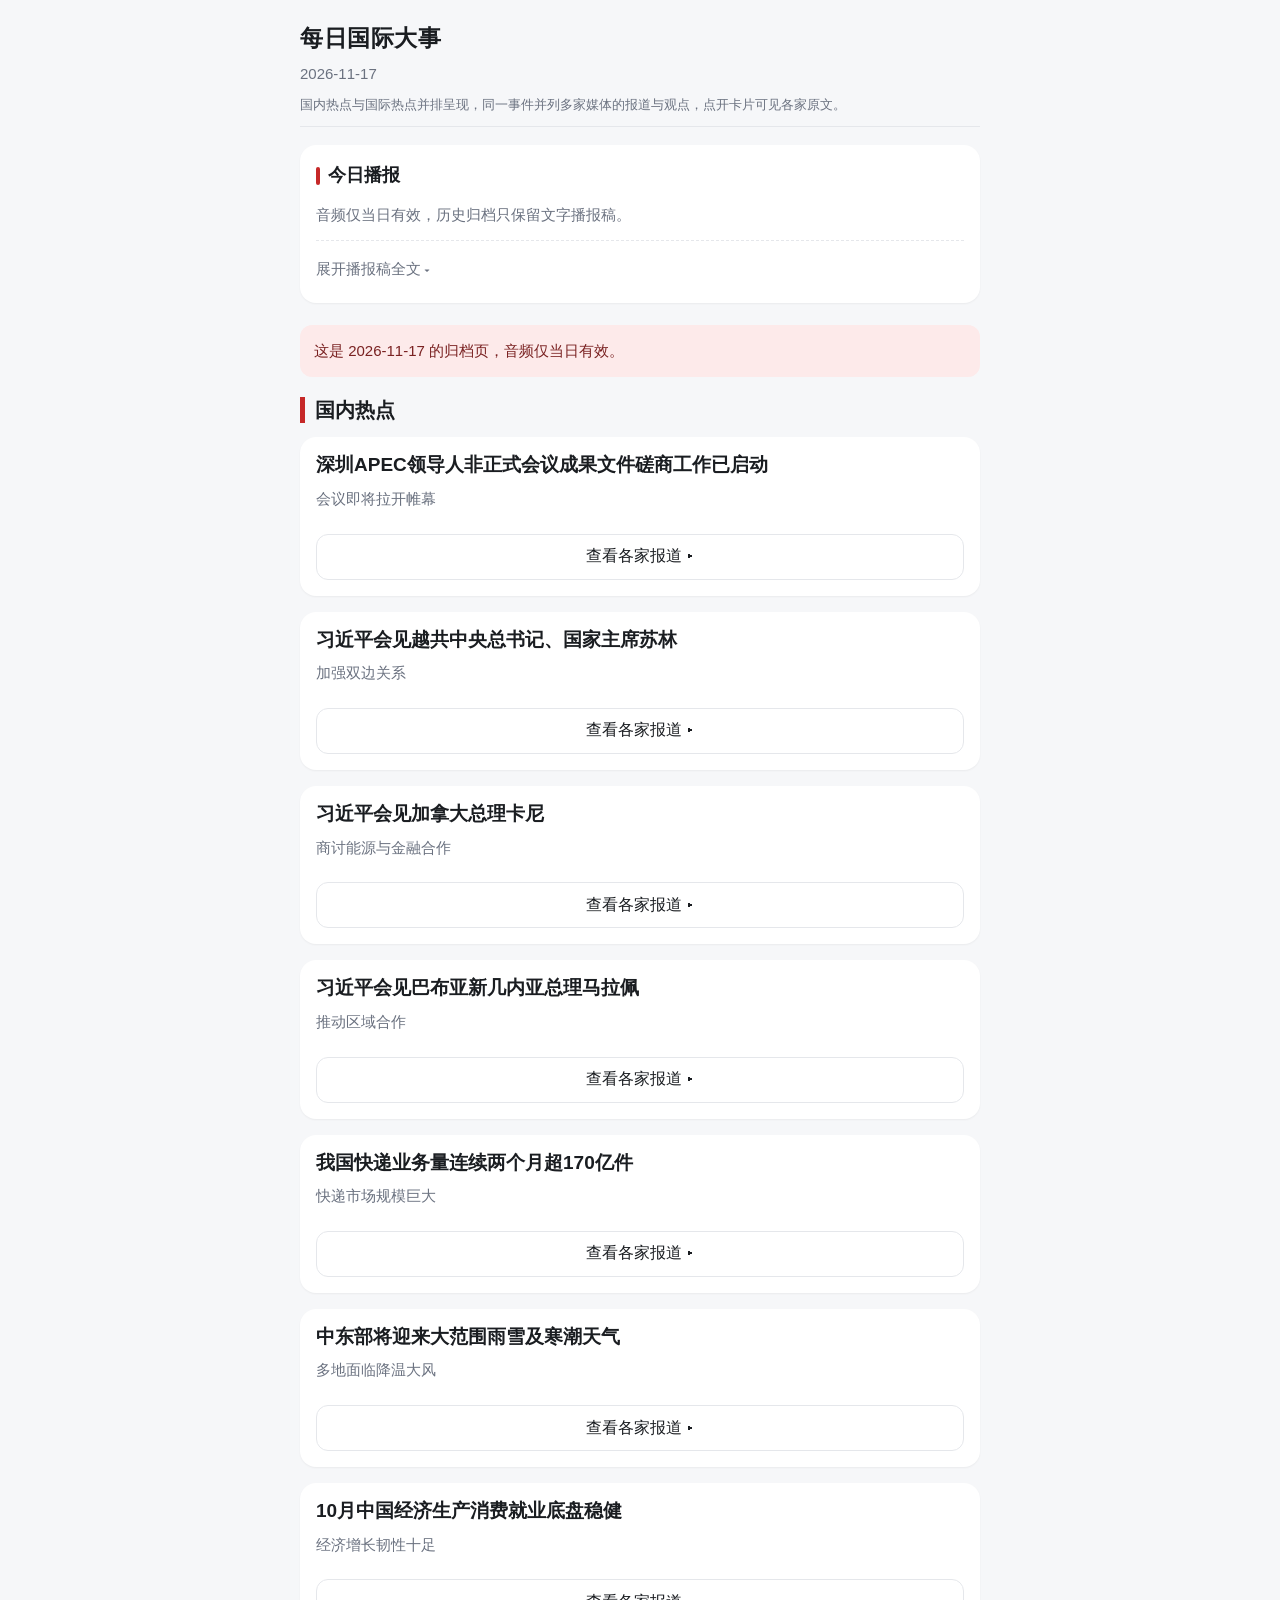
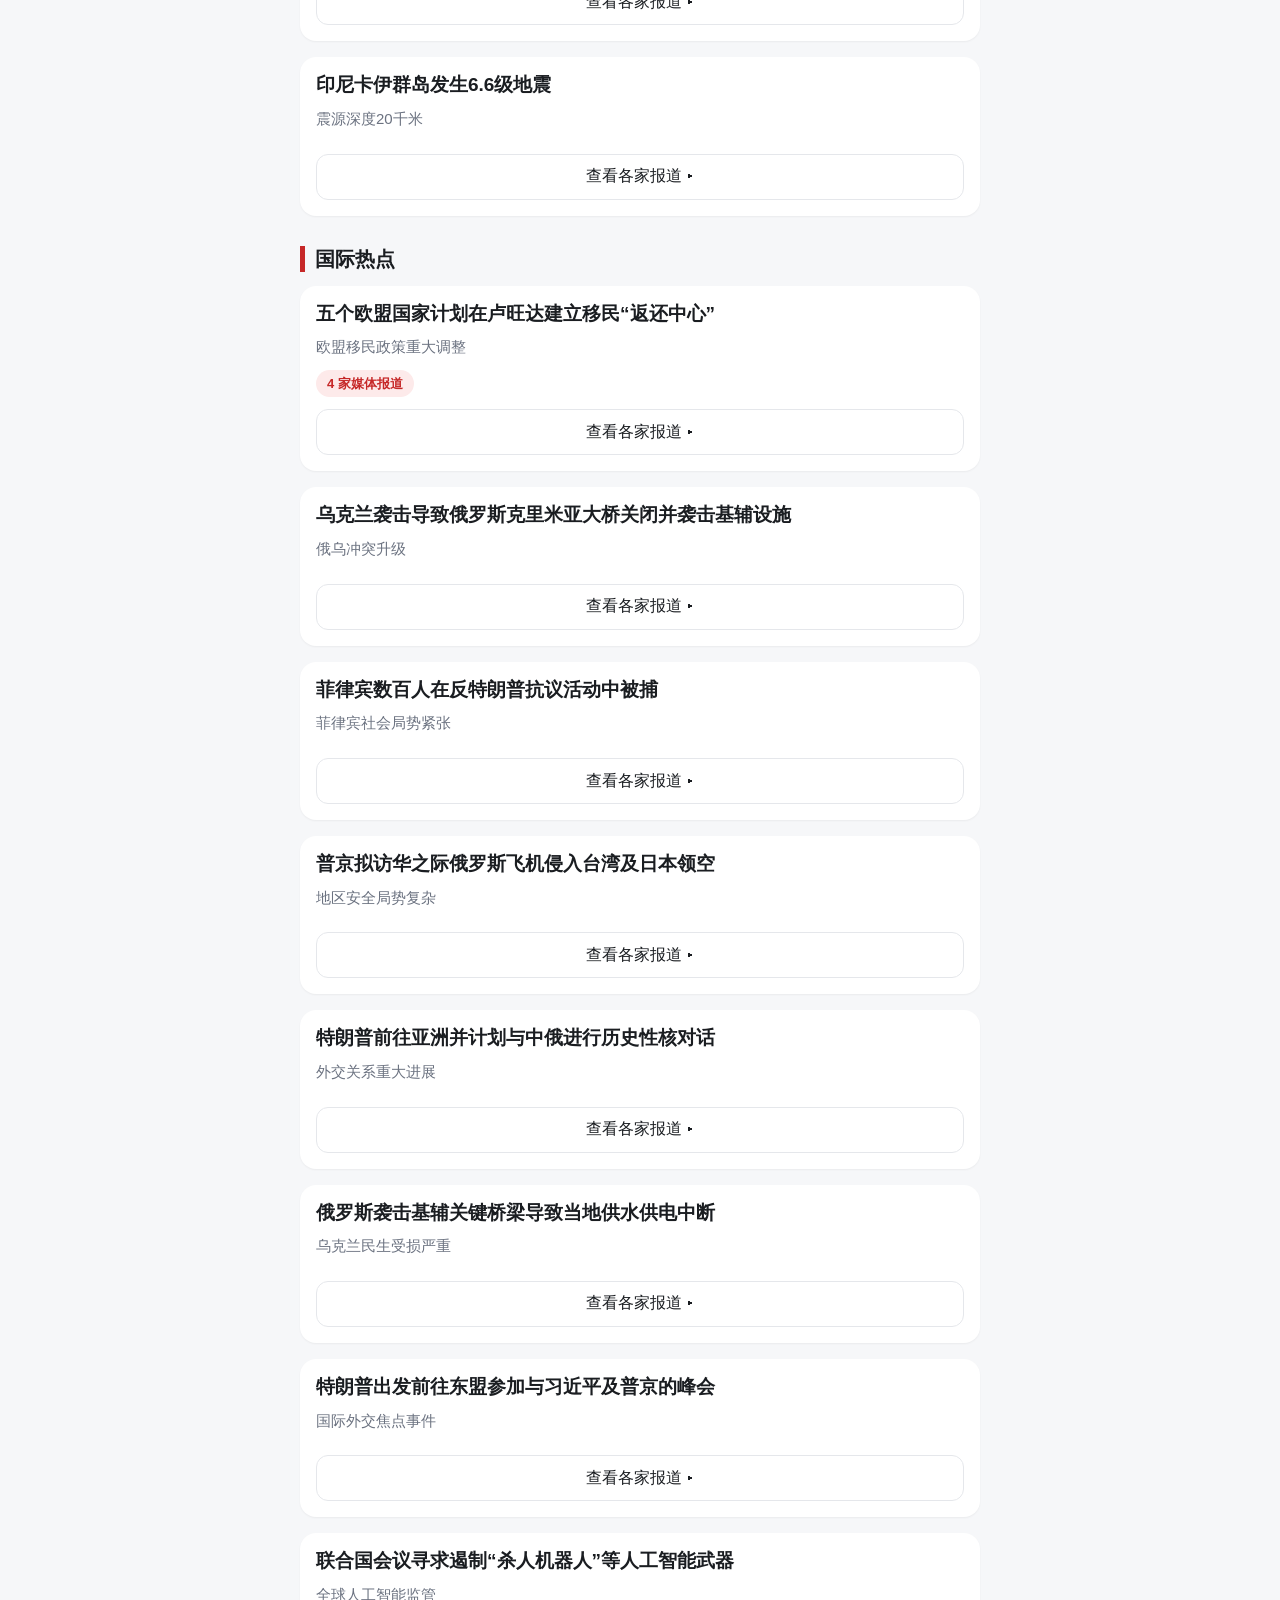
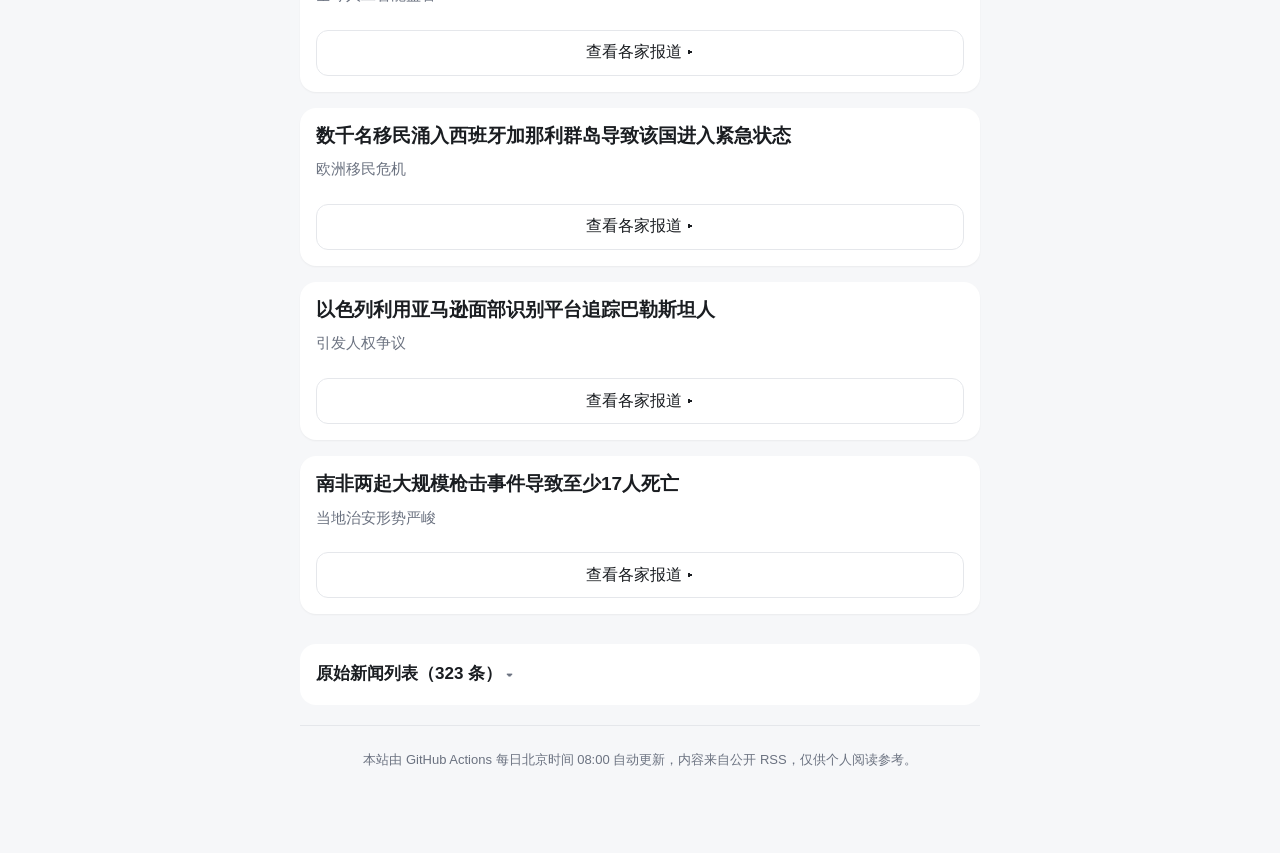
==== archive/2026-11-17.html @ 4076dd2e "每日播报 2026-11-17" ====
<!DOCTYPE html>
<html lang="zh-CN">
<head>
<meta charset="utf-8">
<meta name="viewport" content="width=device-width,initial-scale=1,viewport-fit=cover">
<title>2026-11-17 · 每日国际大事 · 中文播报</title>
<meta name="description" content="每天更新的中文新闻播报站：国内外热点、多家媒体的不同观点，在中国大陆无需翻墙即可打开。">
<meta name="theme-color" content="#c62828">
<style>
:root{
  --bg:#f6f7f9; --card:#ffffff; --ink:#1a1d21; --muted:#6b7280;
  --line:#e5e7eb; --accent:#c62828; --accent-soft:#fdeaea; --radius:16px;
}
*{box-sizing:border-box;-webkit-tap-highlight-color:transparent}
html{-webkit-text-size-adjust:100%}
body{
  margin:0;padding:0;background:var(--bg);color:var(--ink);
  font-family:-apple-system,BlinkMacSystemFont,"Segoe UI","PingFang SC",
    "Hiragino Sans GB","Microsoft YaHei",sans-serif;
  font-size:17px;line-height:1.65;
}
a{color:var(--accent);text-decoration:none}
.wrap{max-width:720px;margin:0 auto;padding:0 14px 64px}
header.top{padding:20px 0 12px;border-bottom:1px solid var(--line);margin-bottom:18px}
header.top h1{margin:0;font-size:23px;letter-spacing:.5px}
header.top .date{color:var(--muted);font-size:15px;margin-top:4px}
.brand-note{color:var(--muted);font-size:13px;margin-top:8px;line-height:1.5}

/* 播报区 */
.broadcast{background:var(--card);border-radius:var(--radius);padding:16px;
  margin-bottom:22px;box-shadow:0 1px 2px rgba(0,0,0,.05)}
.broadcast h2{margin:0 0 12px;font-size:18px;display:flex;align-items:center;gap:8px}
.broadcast h2::before{content:"";width:4px;height:18px;background:var(--accent);
  border-radius:2px;display:inline-block}
audio{width:100%;height:44px}
.btn{display:inline-flex;align-items:center;justify-content:center;gap:8px;
  min-height:48px;padding:0 20px;border:0;border-radius:12px;background:var(--accent);
  color:#fff;font-size:17px;font-weight:600;cursor:pointer;width:100%}
.btn:active{opacity:.85}
details.script{margin-top:12px;border-top:1px dashed var(--line);padding-top:10px}
details.script summary{cursor:pointer;color:var(--muted);font-size:15px;
  list-style:none;padding:6px 0}
details.script summary::-webkit-details-marker{display:none}
details.script summary::after{content:" ▾";font-size:12px}
details.script[open] summary::after{content:" ▴"}
.script-body{white-space:pre-wrap;font-size:16px;color:#333;margin-top:8px;
  background:var(--bg);border-radius:10px;padding:12px}

/* 版块 */
section.block{margin-bottom:30px}
section.block > h2{font-size:20px;margin:0 0 14px;padding-left:10px;
  border-left:5px solid var(--accent);line-height:1.3}
.empty-note{background:var(--accent-soft);color:#7a2222;border-radius:12px;
  padding:14px;font-size:15px;line-height:1.6}

/* 卡片 */
article.card{background:var(--card);border-radius:var(--radius);overflow:hidden;
  margin-bottom:16px;box-shadow:0 1px 2px rgba(0,0,0,.05)}
.card-img{width:100%;aspect-ratio:16/9;object-fit:cover;display:block;background:#e9eaee}
.card-body{padding:14px 16px 16px}
.card-body h3{margin:0 0 8px;font-size:19px;line-height:1.45;font-weight:700}
.card-body .imp{margin:0 0 10px;color:var(--muted);font-size:15px}
.card-meta{display:flex;flex-wrap:wrap;gap:8px;align-items:center;margin-bottom:4px}
.chip{background:var(--accent-soft);color:var(--accent);border-radius:999px;
  padding:3px 11px;font-size:13px;font-weight:600}
.toggle{width:100%;min-height:46px;margin-top:8px;border:1px solid var(--line);
  background:#fff;border-radius:12px;color:var(--ink);font-size:16px;cursor:pointer;
  font-family:inherit}
.toggle:active{background:var(--bg)}

/* 多观点展开区 */
.cluster{margin-top:8px;border-top:1px dashed var(--line);padding-top:12px}
.cluster-note{background:#fff8e1;color:#7a5c00;border-radius:10px;padding:10px 12px;
  font-size:14px;line-height:1.55;margin:0 0 12px}
.media{border:1px solid var(--line);border-radius:12px;padding:12px;margin-bottom:10px}
.media.primary{border-color:#ffd0d0;background:#fffafa}
.media .src{font-size:13px;color:var(--muted);margin-bottom:6px;display:flex;
  gap:8px;align-items:center;flex-wrap:wrap}
.media .src .tag{background:var(--accent);color:#fff;border-radius:6px;
  padding:1px 8px;font-size:12px}
.media h4{margin:0 0 8px;font-size:17px;line-height:1.5}
.media h4 a{color:var(--ink)}
.media .en-title{font-size:14px;color:var(--muted);margin:0 0 8px;line-height:1.5}
.media .sum{font-size:15px;color:#333;margin:0 0 8px;line-height:1.65}
.media .sum-en{font-size:13px;color:var(--muted);border-left:3px solid var(--line);
  padding-left:10px;margin:8px 0 0;line-height:1.55}
.media .thumb{width:100%;border-radius:10px;margin-bottom:8px;display:block;
  aspect-ratio:16/9;object-fit:cover;background:#e9eaee}
.media .go{display:inline-block;min-height:44px;line-height:44px;padding:0 16px;
  border-radius:10px;background:var(--bg);font-size:15px;font-weight:600}

/* 近7天 */
section.recent{background:var(--card);border-radius:var(--radius);padding:16px;
  margin-bottom:26px}
section.recent h2{margin:0 0 10px;font-size:18px}
.recent-item{border-bottom:1px solid var(--line);padding:10px 0}
.recent-item:last-child{border-bottom:0;padding-bottom:0}
.recent-item .d{font-size:14px;color:var(--muted)}
.recent-item .t{font-size:15px;color:#333;line-height:1.55;margin-top:2px}

/* 原始新闻 */
details.raw{background:var(--card);border-radius:var(--radius);padding:16px;
  margin-bottom:20px}
details.raw summary{cursor:pointer;font-size:17px;font-weight:600;list-style:none}
details.raw summary::-webkit-details-marker{display:none}
details.raw summary::after{content:" ▾";font-size:13px;color:var(--muted)}
details.raw[open] summary::after{content:" ▴"}
.raw-item{padding:11px 0;border-bottom:1px solid var(--line)}
.raw-item:last-child{border-bottom:0}
.raw-item .zh{font-size:15px;line-height:1.6}
.raw-item .en{font-size:13px;color:var(--muted);margin-top:3px;line-height:1.5}
.raw-item .meta{font-size:12px;color:var(--muted);margin-top:3px}
footer{border-top:1px solid var(--line);padding:22px 0 10px;color:var(--muted);
  font-size:13px;line-height:1.8;text-align:center}
footer a{color:var(--muted);text-decoration:underline}
@media (min-width:600px){
  body{font-size:18px}
  .wrap{padding:0 20px 72px}
  .card-img{aspect-ratio:2/1}
  .btn{width:auto}
}
</style>
</head>
<body>
<div class="wrap">
<header class="top">
<h1><a href="../index.html" style="color:inherit">每日国际大事</a></h1>
<div class="date">2026-11-17</div>
<div class="brand-note">国内热点与国际热点并排呈现，同一事件并列多家媒体的报道与观点，点开卡片可见各家原文。</div>
</header>
<div class="broadcast"><h2>今日播报</h2><p style="color:#6b7280;font-size:15px;margin:0">音频仅当日有效，历史归档只保留文字播报稿。</p><details class="script"><summary>展开播报稿全文</summary><div class="script-body" id="broadcast-text-archive">各位好，今天是2026年11月17日，欢迎收听今日国际大事。

首先来看国内动态。深圳APEC领导人非正式会议的成果文件磋商工作已经启动，会议即将拉开帷幕。近期，习近平主席接见多位外国领导人，先后会见了越共中央总书记、国家主席苏林，加强双边关系；会见了加拿大总理卡尼，商讨能源与金融合作；还会见了巴布亚新几内亚总理马拉佩，推动区域合作。

在经济方面，我国快递业务量连续两个月超过170亿件，市场规模巨大。从10月的数据来看，中国经济在生产、消费和就业方面的底盘非常稳健，增长韧性十足。不过，天气方面需要大家留意，中东部地区将迎来大范围的雨雪和寒潮天气，很多地方都会面临降温和大风。

在国际局势方面，冲突与外交交织。乌克兰袭击导致俄罗斯克里米亚大桥关闭，并袭击了基辅设施，导致当地供水供电中断，民生受损严重。而俄罗斯方面也袭击了基辅的关键桥梁。同时，在普京拟访华之际，俄罗斯飞机侵入了台湾以及日本领空，地区安全局势变得十分复杂。

外交焦点则集中在特朗普身上。他正前往东盟参加与习近平以及普京的峰会，并计划与中俄进行历史性的核对话。而在菲律宾，数百人在反特朗普抗议活动中被捕，社会局势紧张。

移民问题在欧洲持续发酵。五个欧盟国家计划在卢旺达建立移民返还中心，欧盟移民政策迎来重大调整。另外，数千名移民涌入西班牙加那利群岛，导致该国进入紧急状态。在技术监管领域，联合国正在召开会议，寻求遏制杀人机器人等人工智能武器。

最后关注其他地区消息。印尼卡伊群岛发生了6.6级地震，震源深度为20千米。以色列利用亚马逊面部识别平台追踪巴勒斯坦人，引发了人权争议。而在南非，两起大规模枪击事件导致至少17人死亡，当地治安形势非常严峻。</div></details></div>
<p class="empty-note" style="margin-bottom:20px">这是 2026-11-17 的归档页，音频仅当日有效。</p>
<section class="block"><h2>国内热点</h2><article class="card"><div class="card-body"><h3>深圳APEC领导人非正式会议成果文件磋商工作已启动</h3><p class="imp">会议即将拉开帷幕</p><div class="card-meta"></div><button class="toggle" type="button" data-target="cluster-c7" data-label-closed="查看各家报道 ▸">查看各家报道 ▸</button><div class="cluster" id="cluster-c7" hidden><div class="media primary"><div class="src"><span class="tag">头条</span><span>中新网</span></div><p class="sum">中新社 深圳11月17日电 (记者 谢雁冰 国璇)2026年亚太经合组织(APEC)高官会主席陈旭17日表示，深圳APEC领导人非正式会议即将举行，会议成果文件的磋商工作已经启动。
当天，2026年APEC领导人会议周新闻中心吹风会在深圳举行。陈旭在吹风会上介绍说，中方正在已经取得众多务实合作成果的基础之上，进一步凝聚共识，主要体现在要推动发表一份富有雄心的领导人成果文件，规划各方建设亚太共同体的共识和行动。同时中方还积极推动在贸易、联通和创新领域打造务实成果，为APEC相关领域合作注入新的动力。
今年以来，中国已先后在广州、上海、大连、深圳举办四次高官会。陈旭表示，高官会是推进APEC合作、酝酿领导人非正式会议成果的重要渠道。高官会相关会议和活动有力支撑和促进了APEC“中国年”合作，为领导人非正式会议的成功举办创造了有利条件。
陈旭介绍说，中方还在上海、苏州、澳门、深圳、杭州、广州、北京、南京、香港、成都等地举办了妇女、贸易、旅游、林业、粮食安全、中小企业、能源、人力资源开发、交通、财政等10场专业部长会议和APEC数字周系列活动，取得了丰硕成果。
陈旭说，在贸易领域，各方围绕推动区域经济一体化和亚太自贸区建设、支持世贸组织、促进数字合作、发展绿色经济等领域展开深入讨论，重申支持亚太自贸区进程，批准了《APEC创新、有竞争力和韧性的服务业路线图》。
在数字和人工智能领域，各方围</p><a class="go" href="https://www.chinanews.com.cn/gn/2026/11-17/10733437.shtml" target="_blank" rel="noopener noreferrer">阅读原文 ↗</a></div></div></div></article><article class="card"><div class="card-body"><h3>习近平会见越共中央总书记、国家主席苏林</h3><p class="imp">加强双边关系</p><div class="card-meta"></div><button class="toggle" type="button" data-target="cluster-c13" data-label-closed="查看各家报道 ▸">查看各家报道 ▸</button><div class="cluster" id="cluster-c13" hidden><div class="media primary"><div class="src"><span class="tag">头条</span><span>中新网</span></div><a class="go" href="https://www.chinanews.com.cn/gn/2026/11-17/10733466.shtml" target="_blank" rel="noopener noreferrer">阅读原文 ↗</a></div></div></div></article><article class="card"><div class="card-body"><h3>习近平会见加拿大总理卡尼</h3><p class="imp">商讨能源与金融合作</p><div class="card-meta"></div><button class="toggle" type="button" data-target="cluster-c43" data-label-closed="查看各家报道 ▸">查看各家报道 ▸</button><div class="cluster" id="cluster-c43" hidden><div class="media primary"><div class="src"><span class="tag">头条</span><span>中新网</span></div><a class="go" href="https://www.chinanews.com.cn/gn/2026/11-17/10733427.shtml" target="_blank" rel="noopener noreferrer">阅读原文 ↗</a></div></div></div></article><article class="card"><div class="card-body"><h3>习近平会见巴布亚新几内亚总理马拉佩</h3><p class="imp">推动区域合作</p><div class="card-meta"></div><button class="toggle" type="button" data-target="cluster-c44" data-label-closed="查看各家报道 ▸">查看各家报道 ▸</button><div class="cluster" id="cluster-c44" hidden><div class="media primary"><div class="src"><span class="tag">头条</span><span>中新网</span></div><a class="go" href="https://www.chinanews.com.cn/gn/2026/11-17/10733426.shtml" target="_blank" rel="noopener noreferrer">阅读原文 ↗</a></div></div></div></article><article class="card"><div class="card-body"><h3>我国快递业务量连续两个月超170亿件</h3><p class="imp">快递市场规模巨大</p><div class="card-meta"></div><button class="toggle" type="button" data-target="cluster-c102" data-label-closed="查看各家报道 ▸">查看各家报道 ▸</button><div class="cluster" id="cluster-c102" hidden><div class="media primary"><div class="src"><span class="tag">头条</span><span>中新网</span></div><h4><a href="https://www.chinanews.com.cn/cj/2026/11-17/10733244.shtml" target="_blank" rel="noopener noreferrer">国家邮政局：我国快递业务量连续两个月超170亿件</a></h4><a class="go" href="https://www.chinanews.com.cn/cj/2026/11-17/10733244.shtml" target="_blank" rel="noopener noreferrer">阅读原文 ↗</a></div></div></div></article><article class="card"><div class="card-body"><h3>中东部将迎来大范围雨雪及寒潮天气</h3><p class="imp">多地面临降温大风</p><div class="card-meta"></div><button class="toggle" type="button" data-target="cluster-c107" data-label-closed="查看各家报道 ▸">查看各家报道 ▸</button><div class="cluster" id="cluster-c107" hidden><div class="media primary"><div class="src"><span class="tag">头条</span><span>中新网</span></div><h4><a href="https://www.chinanews.com.cn/sh/2026/11-17/10733205.shtml" target="_blank" rel="noopener noreferrer">寒潮预警上线 中东部大部地区气温下滑明显</a></h4><a class="go" href="https://www.chinanews.com.cn/sh/2026/11-17/10733205.shtml" target="_blank" rel="noopener noreferrer">阅读原文 ↗</a></div></div></div></article><article class="card"><div class="card-body"><h3>10月中国经济生产消费就业底盘稳健</h3><p class="imp">经济增长韧性十足</p><div class="card-meta"></div><button class="toggle" type="button" data-target="cluster-c123" data-label-closed="查看各家报道 ▸">查看各家报道 ▸</button><div class="cluster" id="cluster-c123" hidden><div class="media primary"><div class="src"><span class="tag">头条</span><span>中新网</span></div><h4><a href="https://www.chinanews.com.cn/cj/2026/11-17/10733176.shtml" target="_blank" rel="noopener noreferrer">生产消费就业三大底盘稳稳托住！10月中国经济答卷“韧性十足”</a></h4><a class="go" href="https://www.chinanews.com.cn/cj/2026/11-17/10733176.shtml" target="_blank" rel="noopener noreferrer">阅读原文 ↗</a></div></div></div></article><article class="card"><div class="card-body"><h3>印尼卡伊群岛发生6.6级地震</h3><p class="imp">震源深度20千米</p><div class="card-meta"></div><button class="toggle" type="button" data-target="cluster-c128" data-label-closed="查看各家报道 ▸">查看各家报道 ▸</button><div class="cluster" id="cluster-c128" hidden><div class="media primary"><div class="src"><span class="tag">头条</span><span>中新网</span></div><h4><a href="https://www.chinanews.com.cn/gj/2026/11-17/10733165.shtml" target="_blank" rel="noopener noreferrer">印尼卡伊群岛发生6.6级地震，震源深度20千米</a></h4><a class="go" href="https://www.chinanews.com.cn/gj/2026/11-17/10733165.shtml" target="_blank" rel="noopener noreferrer">阅读原文 ↗</a></div></div></div></article></section>
<section class="block"><h2>国际热点</h2><article class="card"><img class="card-img" src="https://i.guim.co.uk/img/media/d668e44ea9f6f3fb2d88cfee76bb772cccada10f/456_0_4053_3243/master/4053.jpg?width=1200&amp;quality=85&amp;auto=format&amp;fit=max&amp;s=7839a06430930a2378822738556852d7" alt="五个欧盟国家计划在卢旺达建立移民“返还中心”" referrerpolicy="no-referrer" onerror="this.style.display='none'"><div class="card-body"><h3>五个欧盟国家计划在卢旺达建立移民“返还中心”</h3><p class="imp">欧盟移民政策重大调整</p><div class="card-meta"><span class="chip">4 家媒体报道</span></div><button class="toggle" type="button" data-target="cluster-i1" data-label-closed="查看各家报道 ▸">查看各家报道 ▸</button><div class="cluster" id="cluster-i1" hidden><p class="cluster-note">以下报道来自 4 家媒体，观点可能不同，请自行判断。</p><div class="media primary"><div class="src"><span class="tag">头条</span><span>The Guardian</span></div><img class="" src="https://i.guim.co.uk/img/media/d668e44ea9f6f3fb2d88cfee76bb772cccada10f/456_0_4053_3243/master/4053.jpg?width=1200&amp;quality=85&amp;auto=format&amp;fit=max&amp;s=7839a06430930a2378822738556852d7" alt="五个欧盟国家宣布在卢旺达建立移民“返还中心”的计划" referrerpolicy="no-referrer" onerror="this.style.display='none'"><h4><a href="https://www.theguardian.com/world/2026/nov/16/eu-states-immigration-return-hubs-rwanda" target="_blank" rel="noopener noreferrer">五个欧盟国家宣布在卢旺达建立移民“返还中心”的计划</a></h4><p class="en-title" lang="en">Five EU states announce plans for immigration ‘return hubs’ in Rwanda</p><p class="sum">五国欧盟成员国宣布在卢旺达设立移民“遣返中心”计划

德国、奥地利、荷兰、丹麦和希腊可能面临挑战，其政策被批评为“严重的道德失败”

五个欧盟成员国宣布计划在卢旺达设立一个离岸中心，用于安置那些在欧洲没有合法居留权的人员。这一试点计划预计将面临法律挑战，并被谴责为“严重的道德失败”。

这五个国家——德国、奥地利、荷兰、丹麦和希腊——是首批试图利用欧盟新达成的遣返法的国家，该法律允许那些已用尽所有针对被驱逐出欧洲的申诉途径的人员被送往第三国。

在周一发布的一份声明中，这五个欧盟国家表示，“为了实施该计划，将开始与合作伙伴国卢旺达进行具体谈判”，并称该计划将“为进一步遏制非法移民、瓦解走私者的商业模式以及减轻我们的……负担做出重要贡献”。

五个欧盟国家宣布在卢旺达设立移民“返回枢纽”的计划

官员们希望从明年年初开始向卢旺达遣送100人，以测试该模式。该方案将适用于其庇护申请已被拒绝的成年人，或其他在欧盟没有合法居住权的人员。

据外交消息人士透露，从理论上讲，移民将在卢旺达的一个接收中心停留几个月，然后选择融入这个大湖地区的国家，或者返回他们的祖国。

与英国保守党政府此前在卢旺达推行的失败方案，或意大利与阿尔巴尼亚达成的协议不同，该方案将不适用于正在寻求庇护的人员。

各国表示，该接收中心将是一个开放式设施，其目的并非长期安置人员，而是为了容纳定期流动的人群。外交消息人士称，欧盟国家并没有使用英国资助在基加利建造的设施。

五个欧盟国家宣布在卢旺达设立移民“遣返中心”的计划

相关政府认为，此举将在消除非法移民前往欧洲动机的同时，保护欧洲的避难制度。

丹麦移民部长莫滕·博德斯科夫（Morten Bødskov）表示这是一次“巨大的突破”，其政府在移民问题上采取的强硬立场已被欧盟多国效仿。

德国内政部长亚历山大·多布林特（Alexander Dobrindt）表示：“对于那些在欧洲没有居留权、没有前途，且原籍国不配合遣返进程的人来说，遣返中心提供了一种积极的处理方式。”

安迪·伯纳姆（Andy Burnham）上周告诉记者，英国尚未与参与设立遣返中心的欧洲政府进行直接讨论，但“我们将饶有兴致地观察此事，并从过去的经验中吸取教训。公众希望我们竭尽所能来应对非法移民问题。”

五个欧盟国家宣布在卢旺达设立移民“遣返中心”的计划

批评人士强调了与卢旺达镇压性政府达成协议所带来的伦理困境。美国国务院在2024年的调查中发现，卢旺达允许国家安全部队和文职官员在不受惩罚的情况下实施侵犯人权的行为，同时也引发了人们对言论自由和强迫劳动的担忧。

西班牙社会党总理佩德罗·桑切斯周一表示，此举毫无“未来或人性”。“我看不到这其中有任何未来或人性。这并不是解决方案，”桑切斯告诉 Telecinco 电视台。在近年来趋于右倾的欧洲，桑切斯是移民权利的直言不讳的捍卫者。

法国绿党欧洲议会议员梅丽莎·卡马拉谴责这五个国家与卢旺达之间的协议是“一份耻辱的协议”和“严重的道德失败”。她表示：“根据这项协议，人们将被驱逐到远离欧盟数千公里的地方，且在……方面没有任何保证”

“……符合他们的权利。”

欧洲人权机构——欧洲委员会秘书长阿兰·贝尔塞（Alain Berset）表示，目前无法“预先如此精确地”界定任何关于回迁中心提案的具体含义。在声明发布前接受《卫报》采访时，他表示，欧洲委员会的所有成员都致力于履行《欧洲人权公约》，而“这必须成为”所有关于回迁中心讨论的“灯塔”。

“至于具体的案例，我们届时必须观察其是否符合公约，”他说道。他强调，“所有国家都必须能够定义自己的移民政策”。

负责建立这些移民中心的官员预计会面临法律挑战，但他们表示，该方案是建立在人权法基础之上的。

权利组织则表示，该方案注定会失败。

五个欧盟国家宣布在卢旺达设立移民“遣返中心”的计划

“成员国可能会称其为‘遣返中心’，甚至是‘欢迎中心’，但任何委婉的说法都无法掩盖这种行为的暴力性——将人们从他们在欧洲建立的生活中连根拔起，在没有家人、社交网络或任何实质性前景的情况下，将他们送往一个他们甚至并不了解的国家，”为无证移民权利开展活动的泛欧组织 Picum 的奇亚拉·卡特利（Chiara Catelli）表示。</p><p class="sum-en" lang="en">Germany, Austria, Netherlands, Denmark and Greece likely to face challenges to policy criticised as ‘grave moral failing’ Five EU member states have announced plans to set up an offshore centre in Rwanda for people with no legal right to stay in Europe, in a pilot scheme that is expected to face legal challenges and has been denounced as “a grave moral failing”. The five countries – Germany, Austria, the Netherlands, Denmark and Greece – are the first to seek to use the EU’s newly agreed returns law that allows people who have exhausted all avenues of appeal against their removal from Europe to be sent to a third country. Continue reading...</p><a class="go" href="https://www.theguardian.com/world/2026/nov/16/eu-states-immigration-return-hubs-rwanda" target="_blank" rel="noopener noreferrer">阅读原文 ↗</a></div><div class="media"><div class="src"><span>Al Jazeera</span></div><h4><a href="https://www.aljazeera.com/video/newsfeed/2026/11/17/eu-countries-announce-migrant-deportation-centre-in-rwanda?traffic_source=rss" target="_blank" rel="noopener noreferrer">欧盟国家宣布将在卢旺达建立移民遣返中心</a></h4><p class="en-title" lang="en">EU countries announce migrant deportation centre in Rwanda</p><p class="sum-en" lang="en">Germany, Austria, the Netherlands, Denmark and Greece have announced that Rwanda will be used as a deportation centre.</p><a class="go" href="https://www.aljazeera.com/video/newsfeed/2026/11/17/eu-countries-announce-migrant-deportation-centre-in-rwanda?traffic_source=rss" target="_blank" rel="noopener noreferrer">阅读原文 ↗</a></div><div class="media"><div class="src"><span>BBC</span></div><img class="thumb" src="https://ichef.bbci.co.uk/ace/standard/1024/cpsprodpb/7397/live/2ac14ca0-e1d9-11f1-b8c8-67fa35f5afdb.jpg" alt="五个欧盟国家宣布在卢旺达建立移民驱逐中心" referrerpolicy="no-referrer" loading="lazy" onerror="this.style.display='none'"><h4><a href="https://www.bbc.co.uk/news/articles/cw987343352go" target="_blank" rel="noopener noreferrer">五个欧盟国家宣布在卢旺达建立移民驱逐中心</a></h4><p class="en-title" lang="en">Five EU countries announce migrant deportation centre in Rwanda</p><p class="sum-en" lang="en">Germany, Denmark, Austria, Greece and the Netherlands have announced a &quot;return hub&quot; for failed asylum seekers.</p><a class="go" href="https://www.bbc.co.uk/news/articles/cw987343352go" target="_blank" rel="noopener noreferrer">阅读原文 ↗</a></div><div class="media"><div class="src"><span>France 24</span></div><img class="thumb" src="https://s.france24.com/media/display/7d2aecd0-e1f7-11f1-9c88-f71d22e7fea9/w:1024/p:16x9/EN-20261116-203438-203717-CS.jpg" alt="欧盟国家公布关于卢旺达移民遣返中心的协议" referrerpolicy="no-referrer" loading="lazy" onerror="this.style.display='none'"><h4><a href="https://www.france24.com/en/eu-nations-unveil-rwanda-deal-for-migrant-return-hub" target="_blank" rel="noopener noreferrer">欧盟国家公布关于卢旺达移民遣返中心的协议</a></h4><p class="en-title" lang="en">EU nations unveil Rwanda deal for migrant return hub</p><p class="sum-en" lang="en">Five EU countries including Germany and Denmark on Monday unveiled a deal to establish a migrant deportation centre in Rwanda -- the first such facility outside the bloc. The group, also comprising Austria, Greece and the Netherlands, has been gunning to open a &quot;return-hub&quot; despite rights groups&#x27; concerns, after the European Union cleared the way with a recent toughening of migration rules. FRANCE 24&#x27;s Dave Keating reports from Brussels.</p><a class="go" href="https://www.france24.com/en/eu-nations-unveil-rwanda-deal-for-migrant-return-hub" target="_blank" rel="noopener noreferrer">阅读原文 ↗</a></div></div></div></article><article class="card"><img class="card-img" src="https://ichef.bbci.co.uk/ace/standard/1024/cpsprodpb/22e4/live/526312a0-e258-11f1-8199-439bbe0918ee.jpg" alt="乌克兰袭击导致俄罗斯克里米亚大桥关闭并袭击基辅设施" referrerpolicy="no-referrer" onerror="this.style.display='none'"><div class="card-body"><h3>乌克兰袭击导致俄罗斯克里米亚大桥关闭并袭击基辅设施</h3><p class="imp">俄乌冲突升级</p><div class="card-meta"></div><button class="toggle" type="button" data-target="cluster-i4" data-label-closed="查看各家报道 ▸">查看各家报道 ▸</button><div class="cluster" id="cluster-i4" hidden><div class="media primary"><div class="src"><span class="tag">头条</span><span>BBC</span></div><img class="" src="https://ichef.bbci.co.uk/ace/standard/1024/cpsprodpb/22e4/live/526312a0-e258-11f1-8199-439bbe0918ee.jpg" alt="据报遭乌克兰袭击后克里米亚大桥关闭，俄罗斯袭击基辅过街设施" referrerpolicy="no-referrer" onerror="this.style.display='none'"><h4><a href="https://www.bbc.co.uk/news/articles/cw772jk4rvmxo" target="_blank" rel="noopener noreferrer">据报遭乌克兰袭击后克里米亚大桥关闭，俄罗斯袭击基辅过街设施</a></h4><p class="en-title" lang="en">Crimea bridge shut after reported Ukrainian strike, as Russia hits Kyiv crossings</p><p class="sum">据报遭乌克兰袭击后克里米亚大桥关闭，俄罗斯袭击基辅过江通道

在交战双方均对主要过江通道发动袭击的一个夜晚，连接被占领的克里米亚与俄罗斯的一座关键桥梁在据报遭到乌克兰袭击并遭受严重破坏后已关闭。

乌克兰总统泽连斯基的前顾问分享了一些图片，据称这些图片显示克里米亚大桥（也被称为克尔奇大桥）的一部分已坍塌落入水中。

与此同时，基辅市长维塔利·克利奇科表示，在俄罗斯实施弹道导弹袭击后，横跨第聂伯河的重要通道——北桥和南桥已关闭。

这些袭击发生于乌克兰开始其最近一次试图瘫痪克里米亚大桥的前一天，该桥是克里姆林宫视若珍宝的资产，被视为俄罗斯占领的象征。

俄罗斯任命的克里米亚州长表示，在周日夜间的袭击中，共有两人死亡。

克里米亚大桥在据报遭乌克兰袭击后关闭，与此同时俄罗斯袭击了基辅的渡口

前乌克兰顾问安东·格拉申科（Anton Gerashchenko）分享了图片和视频资料，内容显示最新的袭击似乎对大桥造成了广泛破坏，可以看到一个支撑拱和一段路面从下方的水中伸出。BBC新闻尚未对这些图像进行独立验证。

这座大桥曾反复遭到乌克兰军队的袭击。它是俄罗斯在2014年入侵并吞并该半岛后建造的，并由俄罗斯总统弗拉基米尔·普京于2018年亲自启用。

虽然乌克兰一直试图通过袭击炼油厂和储油库来增加俄罗斯发动战争的经济成本，但袭击克里米亚大桥则是试图增加普京面临的政治成本。

针对这条拥有多层防空和海上防御措施的路线，最新一次袭击的严重程度尚不完全清楚——但俄罗斯官方媒体报道称，计划于周二举行一次会议以讨论相关情况。

克里米亚桥在据报遭乌克兰袭击后关闭，俄罗斯袭击了基辅的过街设施

克里米亚受莫斯科支持的州长谢尔盖·阿克肖诺夫在 Telegram 上确认，该桥的交通已经暂停。

由于再次遭到俄罗斯的目标攻击，北桥（图中为 10 月照片）已关闭。

在周四中国深圳举行中、美、俄领导人会晤的前几天，泽连斯基曾警告会有重大袭击。

周二午夜前，基辅传出巨大的爆炸声，克里琴科在随后不久表示，该市的“关键基础设施系统遭到破坏”。

他补充说：“部分地区正面临供水和供暖中断。”

官员表示，在通知平民前往民防避难所后，基辅的部分地面地铁服务在夜间的袭击中遭到破坏。

在空袭期间，基辅居民通常会在城市的地下车站寻求避难。

据报道乌克兰发动袭击后克里米亚大桥关闭，俄罗斯袭击基辅跨河通道

共有八座主要桥梁跨越第聂伯河，连接着基辅的西部和东部，估计有300万居民依赖这些桥梁在城市中穿行。

这些最新的俄罗斯袭击将造成重大干扰，据报道首都的交通已经开始拥堵。

今年10月，首都的几座主要桥梁也曾成为俄罗斯无人机袭击的目标。

在其他地方，据当地官员称，俄罗斯的一次导弹袭击造成三人受伤，地点位于切尔卡瑟地区。

官员表示，俄罗斯军方在24小时内拦截并摧毁了2049架无人机和4枚“火烈鸟”（Flamingo）远程导弹。莫斯科市长谢尔盖·索比亚宁表示，仅有约600架无人机就飞向了首都。

在美、乌及欧洲官员就如何促进俄罗斯与欧洲之间进行旨在结束战争的“直接接触”方式进行会谈后，出现了最新一轮的报复性袭击。

克里米亚大桥在据报遭乌克兰袭击后关闭，同时俄罗斯袭击了基辅的渡口

在周一的会议之后，美国特使、特朗普总统的女婿贾里德·库什纳表示，美国致力于为乌克兰提供“强大且可靠的安全保障”，以及通往欧盟成员国的路径。

他补充说，北约“将继续作为欧洲安全的关键支柱”，并且正在为“不久的将来”举行的进一步多边会议做准备。

泽连斯基表示，这次会议“很艰难”，并补充说，为了支持乌克兰防御俄罗斯的弹道导弹袭击，还需要做更多工作。

这位乌克兰总统长期以来一直呼吁将欧洲国家纳入任何和平谈判中，他认为这是必要的，因为基辅有着加入欧盟的长期愿望。

他还在讲话中提到，莫斯科每月都会收到来自朝鲜的“数十枚导弹”。

克里米亚大桥在据报遭乌克兰袭击后关闭，俄罗斯袭击了基辅的交通枢纽

与此同时，乌克兰官员表示，本月早些时候俄罗斯袭击乌克兰南部村庄卡米舒瓦哈（Kamyshuvakha）造成的最终死亡人数已达到72人。

轰炸发生后，仍有四人被认为失踪。乌克兰官员表示，这是自2022年战争爆发以来死亡人数最多的单次袭击之一。

一段来自其中一名遇难警察随身摄像机的画面显示，在11月2日的最初袭击发生后，居民们正走向地下避难所。不久之后，传来了爆炸声，随着避难所遭到袭击，人们看到了火焰。

乌克兰警方表示，遇难者中包括“警务人员、体育馆员工、公用事业工作人员和医务人员”。

俄罗斯于2022年2月发起了对乌克兰的全规模入侵。目前，约五分之一的乌克兰领土处于俄罗斯占领之下，而基辅拒绝了普京提出的放弃其仍控制着的乌克兰东部顿巴斯地区的要求。

据报遭受乌克兰袭击后克里米亚大桥关闭，俄罗斯打击基辅过境点

俄罗斯报告遭遇战争中规模最大的乌克兰无人机袭击，地标性克里米亚大桥遇袭

乌克兰称执法记录仪视频显示了致命的俄罗斯“双重打击”式轰炸

泽连斯基对美国将欧洲引入俄乌和平谈判表示欢迎</p><p class="sum-en" lang="en">The bridge linking Crimea and Russia has reportedly sustained major damage, while two routes through Kyiv are closed.</p><a class="go" href="https://www.bbc.co.uk/news/articles/cw772jk4rvmxo" target="_blank" rel="noopener noreferrer">阅读原文 ↗</a></div></div></div></article><article class="card"><img class="card-img" src="https://i.guim.co.uk/img/media/75ec4cfc6a89c1babfe1389687fbafa71b3713af/333_0_3333_2666/master/3333.jpg?width=1200&amp;quality=85&amp;auto=format&amp;fit=max&amp;s=d705d30eaf39229da515c775b9c5324e" alt="菲律宾数百人在反特朗普抗议活动中被捕" referrerpolicy="no-referrer" onerror="this.style.display='none'"><div class="card-body"><h3>菲律宾数百人在反特朗普抗议活动中被捕</h3><p class="imp">菲律宾社会局势紧张</p><div class="card-meta"></div><button class="toggle" type="button" data-target="cluster-i15" data-label-closed="查看各家报道 ▸">查看各家报道 ▸</button><div class="cluster" id="cluster-i15" hidden><div class="media primary"><div class="src"><span class="tag">头条</span><span>The Guardian</span></div><img class="" src="https://i.guim.co.uk/img/media/75ec4cfc6a89c1babfe1389687fbafa71b3713af/333_0_3333_2666/master/3333.jpg?width=1200&amp;quality=85&amp;auto=format&amp;fit=max&amp;s=d705d30eaf39229da515c775b9c5324e" alt="因对伊朗战争及AI协议感到愤怒，菲律宾数百人在反特朗普抗议活动中被捕" referrerpolicy="no-referrer" onerror="this.style.display='none'"><h4><a href="https://www.theguardian.com/world/2026/nov/17/hundreds-arrested-manila-anti-trump-protests-philippines" target="_blank" rel="noopener noreferrer">因对伊朗战争及AI协议感到愤怒，菲律宾数百人在反特朗普抗议活动中被捕</a></h4><p class="en-title" lang="en">Hundreds arrested in anti-Trump protests in Philippines amid anger over Iran war and AI pact</p><p class="sum-en" lang="en">Organisers say up to 10,000 people could join the next round of demonstrations ahead of the US president’s arrival in Manila for the Asean summit Asean and Apec summits – live updates Hundreds of people have been arrested in heated demonstrations against Donald Trump in Manila, as authorities braced for more protests ahead of the US president’s arrival in the city for a leaders’ summit. Organisers claim as many as 10,000 people will join protests against Trump in the Philippine capital on Tuesday, when he will attend the Association of Southeast Asian Nations (Asean) summit. The crowds are expected to try to walk to the summit site. Continue reading...</p><a class="go" href="https://www.theguardian.com/world/2026/nov/17/hundreds-arrested-manila-anti-trump-protests-philippines" target="_blank" rel="noopener noreferrer">阅读原文 ↗</a></div></div></div></article><article class="card"><div class="card-body"><h3>普京拟访华之际俄罗斯飞机侵入台湾及日本领空</h3><p class="imp">地区安全局势复杂</p><div class="card-meta"></div><button class="toggle" type="button" data-target="cluster-i33" data-label-closed="查看各家报道 ▸">查看各家报道 ▸</button><div class="cluster" id="cluster-i33" hidden><div class="media primary"><div class="src"><span class="tag">头条</span><span>Google News</span></div><h4><a href="https://news.google.com/rss/articles/[base64]?oc=5" target="_blank" rel="noopener noreferrer">路透社：普京准备抵达中国之际，俄罗斯飞机侵入台湾和日本领空</a></h4><p class="en-title" lang="en">Taiwan, Japan flag incursions by Russian aircraft as Putin set to arrive in China - Reuters</p><p class="sum">普京拟访华之际，俄罗斯飞机侵入台湾及日本领空 - 路透社

路透社：俄罗斯飞机侵入台湾及日本领空

DW.com：日本紧急起飞战机以应对疑似俄罗斯飞机

BBC：日本在疑似俄罗斯飞机侵入其领空后出动战机

《日本时报》：在疑似俄罗斯军机进入领空后，日本紧急起飞战斗机

美联社：两架疑似俄罗斯飞机侵犯日本西南部领空后，东京爆发抗议</p><p class="sum-en" lang="en">Taiwan, Japan flag incursions by Russian aircraft as Putin set to arrive in China Reuters Japan scrambles jets to counter suspected Russian aircraft DW.com Japan sends up jets after alleged Russian incursion of its airspace BBC Japan scrambles fighters after suspected Russian military planes enter airspace The Japan Times Tokyo protests after two suspected Russian aircraft violate Japanese airspace in southwestern Japan AP News</p><a class="go" href="https://news.google.com/rss/articles/[base64]?oc=5" target="_blank" rel="noopener noreferrer">阅读原文 ↗</a></div></div></div></article><article class="card"><img class="card-img" src="https://s.france24.com/media/display/f3560fd6-e1e6-11f1-a0e9-29048b396e03/w:1024/p:16x9/AP26320545342836.jpg" alt="特朗普前往亚洲并计划与中俄进行历史性核对话" referrerpolicy="no-referrer" onerror="this.style.display='none'"><div class="card-body"><h3>特朗普前往亚洲并计划与中俄进行历史性核对话</h3><p class="imp">外交关系重大进展</p><div class="card-meta"></div><button class="toggle" type="button" data-target="cluster-i39" data-label-closed="查看各家报道 ▸">查看各家报道 ▸</button><div class="cluster" id="cluster-i39" hidden><div class="media primary"><div class="src"><span class="tag">头条</span><span>France 24</span></div><img class="" src="https://s.france24.com/media/display/f3560fd6-e1e6-11f1-a0e9-29048b396e03/w:1024/p:16x9/AP26320545342836.jpg" alt="特朗普前往亚洲，将与中俄进行历史性核对话" referrerpolicy="no-referrer" onerror="this.style.display='none'"><h4><a href="https://www.france24.com/en/asia-pacific/20261117-trump-asia-nuclear-talks-china-russia" target="_blank" rel="noopener noreferrer">特朗普前往亚洲，将与中俄进行历史性核对话</a></h4><p class="en-title" lang="en">Trump heads to Asia for historic nuclear talks with China and Russia</p><p class="sum-en" lang="en">US President Donald Trump headed to Asia on Monday for economic talks and a planned trilateral meeting with Chinese President Xi Jinping and Russian President Vladimir Putin on nuclear issues and the war in Ukraine. Trump also raised the possibility of meeting North Korean leader Kim Jong Un during his visit.</p><a class="go" href="https://www.france24.com/en/asia-pacific/20261117-trump-asia-nuclear-talks-china-russia" target="_blank" rel="noopener noreferrer">阅读原文 ↗</a></div></div></div></article><article class="card"><img class="card-img" src="https://s.france24.com/media/display/d2e45bd2-e221-11f1-8e06-5f54d898a954/w:1024/p:16x9/AP26319581736584.jpg" alt="俄罗斯袭击基辅关键桥梁导致当地供水供电中断" referrerpolicy="no-referrer" onerror="this.style.display='none'"><div class="card-body"><h3>俄罗斯袭击基辅关键桥梁导致当地供水供电中断</h3><p class="imp">乌克兰民生受损严重</p><div class="card-meta"></div><button class="toggle" type="button" data-target="cluster-i53" data-label-closed="查看各家报道 ▸">查看各家报道 ▸</button><div class="cluster" id="cluster-i53" hidden><div class="media primary"><div class="src"><span class="tag">头条</span><span>France 24</span></div><img class="" src="https://s.france24.com/media/display/d2e45bd2-e221-11f1-8e06-5f54d898a954/w:1024/p:16x9/AP26319581736584.jpg" alt="俄罗斯袭击基辅两座关键桥梁，导致供水和供电中断" referrerpolicy="no-referrer" onerror="this.style.display='none'"><h4><a href="https://www.france24.com/en/europe/20261117-russian-strikes-hit-two-key-bridges-in-kyiv-disrupting-water-and-power-supplies-ukraine" target="_blank" rel="noopener noreferrer">俄罗斯袭击基辅两座关键桥梁，导致供水和供电中断</a></h4><p class="en-title" lang="en">Russian strikes hit two key bridges in Kyiv, disrupting water and power supplies</p><p class="sum-en" lang="en">Russian forces struck two major bridges crossing the Dnipro River in Kyiv late Monday, damaging critical infrastructure and causing water and power cuts in parts of the Ukrainian capital, Mayor Vitali Klitschko said. The attacks came as Moscow launched a wider wave of drone and missile strikes across Ukraine, including in the regions of Cherkasy and Kharkiv.</p><a class="go" href="https://www.france24.com/en/europe/20261117-russian-strikes-hit-two-key-bridges-in-kyiv-disrupting-water-and-power-supplies-ukraine" target="_blank" rel="noopener noreferrer">阅读原文 ↗</a></div></div></div></article><article class="card"><div class="card-body"><h3>特朗普出发前往东盟参加与习近平及普京的峰会</h3><p class="imp">国际外交焦点事件</p><div class="card-meta"></div><button class="toggle" type="button" data-target="cluster-i62" data-label-closed="查看各家报道 ▸">查看各家报道 ▸</button><div class="cluster" id="cluster-i62" hidden><div class="media primary"><div class="src"><span class="tag">头条</span><span>Al Jazeera</span></div><p class="en-title" lang="en">Trump departs for ASEAN on summit with Xi and Putin</p><p class="sum-en" lang="en">Donald Trump is heading to the Philippines where he’s scheduled to speak at a meeting of ASEAN leaders in Manila.</p><a class="go" href="https://www.aljazeera.com/video/newsfeed/2026/11/16/trump-departs-for-asean-on-summit-with-xi-and-putin?traffic_source=rss" target="_blank" rel="noopener noreferrer">阅读原文 ↗</a></div></div></div></article><article class="card"><img class="card-img" src="https://npr.brightspotcdn.com/dims3/default/strip/false/crop/8256x5504+0+0/resize/8256x5504!/quality/85/format/webp/?url=https%3A%2F%2Fnpr-production-npr.s3.us-east-1.amazonaws.com%2Fbrightspot%2F47%2Fdc%2Fbe428cfe43728dcf909ce499cadf%2Fgettyimages-2273123489.jpg" alt="联合国会议寻求遏制“杀人机器人”等人工智能武器" referrerpolicy="no-referrer" onerror="this.style.display='none'"><div class="card-body"><h3>联合国会议寻求遏制“杀人机器人”等人工智能武器</h3><p class="imp">全球人工智能监管</p><div class="card-meta"></div><button class="toggle" type="button" data-target="cluster-i108" data-label-closed="查看各家报道 ▸">查看各家报道 ▸</button><div class="cluster" id="cluster-i108" hidden><p class="cluster-note">以下报道来自 2 家媒体，观点可能不同，请自行判断。</p><div class="media primary"><div class="src"><span class="tag">头条</span><span>NPR</span></div><img class="" src="https://npr.brightspotcdn.com/dims3/default/strip/false/crop/8256x5504+0+0/resize/8256x5504!/quality/85/format/webp/?url=https%3A%2F%2Fnpr-production-npr.s3.us-east-1.amazonaws.com%2Fbrightspot%2F47%2Fdc%2Fbe428cfe43728dcf909ce499cadf%2Fgettyimages-2273123489.jpg" alt="随着人工智能武器担忧增加，联合国会议寻求遏制“杀人机器人”" referrerpolicy="no-referrer" onerror="this.style.display='none'"><h4><a href="https://www.npr.org/2026/11/16/nx-s1-6042548/un-killer-robots-ai-weapons-drones" target="_blank" rel="noopener noreferrer">随着人工智能武器担忧增加，联合国会议寻求遏制“杀人机器人”</a></h4><p class="en-title" lang="en">U.N. talks seek to rein in &#x27;killer robots&#x27; as fears over AI weapons grow</p><p class="sum-en" lang="en">Countries are meeting in Geneva to negotiate rules on weapons that can select and kill targets without human intervention. But with the U.S., Russia and Israel resisting legally binding controls, campaigners fear the window to act is closing.</p><a class="go" href="https://www.npr.org/2026/11/16/nx-s1-6042548/un-killer-robots-ai-weapons-drones" target="_blank" rel="noopener noreferrer">阅读原文 ↗</a></div><div class="media"><div class="src"><span>Google News</span></div><h4><a href="https://news.google.com/rss/articles/CBMihgFBVV95cUxORjVjenZkdk1vNVNjSTR1UklRSHZCMGllZVR5N2lfRXo2MXg0MzBnQjBxekctUk5RZWJQaGRxYTRyekJvSzAzM0piT0I2dVhlcmVUalpyV2FxQVQtMVNLdGZpWjFBUUY4bGVBbldicWVnZ0MtWnNoQmhMYmVYWllHY3pHcUc4Zw?oc=5" target="_blank" rel="noopener noreferrer">随着人工智能武器担忧增加，联合国会议寻求遏制“杀人机器人” - NPR</a></h4><p class="en-title" lang="en">U.N. talks seek to rein in &#x27;killer robots&#x27; as fears over AI weapons grow - NPR</p><p class="sum-en" lang="en">U.N. talks seek to rein in &#x27;killer robots&#x27; as fears over AI weapons grow NPR &#x27;A futuristic debate now very real&#x27;: Why the world is struggling to regulate killer robots France 24 US and Russia to oppose talks on limiting autonomous weapons Reuters What will it take for the world&#x27;s superpowers to agree on AI regulations in war? CBC US Will Say ‘No’ To Global Ban on Killer Robots Newsweek</p><a class="go" href="https://news.google.com/rss/articles/CBMihgFBVV95cUxORjVjenZkdk1vNVNjSTR1UklRSHZCMGllZVR5N2lfRXo2MXg0MzBnQjBxekctUk5RZWJQaGRxYTRyekJvSzAzM0piT0I2dVhlcmVUalpyV2FxQVQtMVNLdGZpWjFBUUY4bGVBbldicWVnZ0MtWnNoQmhMYmVYWllHY3pHcUc4Zw?oc=5" target="_blank" rel="noopener noreferrer">阅读原文 ↗</a></div></div></div></article><article class="card"><div class="card-body"><h3>数千名移民涌入西班牙加那利群岛导致该国进入紧急状态</h3><p class="imp">欧洲移民危机</p><div class="card-meta"></div><button class="toggle" type="button" data-target="cluster-i128" data-label-closed="查看各家报道 ▸">查看各家报道 ▸</button><div class="cluster" id="cluster-i128" hidden><div class="media primary"><div class="src"><span class="tag">头条</span><span>Google News</span></div><h4><a href="https://news.google.com/rss/articles/[base64]?oc=5" target="_blank" rel="noopener noreferrer">数千名移民涌入西班牙加那利群岛，该国宣布进入紧急状态 - 福克斯新闻</a></h4><p class="en-title" lang="en">Spain&#x27;s Canary Islands flooded by thousands of migrants as country declares emergency - Fox News</p><p class="sum-en" lang="en">Spain&#x27;s Canary Islands flooded by thousands of migrants as country declares emergency Fox News Nearly 2,200 migrants reach Canary Islands in 2 days, Spain says NBC News Record number of migrants arrive in Spain’s Canary Islands Al Jazeera Nearly 1,500 migrants arrive in Canary Islands in one day Reuters Nearly 1,600 migrants arrive on Spain&#x27;s Canary Islands in one day DW.com</p><a class="go" href="https://news.google.com/rss/articles/[base64]?oc=5" target="_blank" rel="noopener noreferrer">阅读原文 ↗</a></div></div></div></article><article class="card"><img class="card-img" src="https://i.guim.co.uk/img/media/bc01b369b562e3e2bf256cd5482bab9f368d5175/1_0_2999_2400/master/2999.jpg?width=1200&amp;quality=85&amp;auto=format&amp;fit=max&amp;s=d4fd5266aa44369a3472db45234f5224" alt="以色列利用亚马逊面部识别平台追踪巴勒斯坦人" referrerpolicy="no-referrer" onerror="this.style.display='none'"><div class="card-body"><h3>以色列利用亚马逊面部识别平台追踪巴勒斯坦人</h3><p class="imp">引发人权争议</p><div class="card-meta"></div><button class="toggle" type="button" data-target="cluster-i140" data-label-closed="查看各家报道 ▸">查看各家报道 ▸</button><div class="cluster" id="cluster-i140" hidden><div class="media primary"><div class="src"><span class="tag">头条</span><span>The Guardian</span></div><img class="" src="https://i.guim.co.uk/img/media/bc01b369b562e3e2bf256cd5482bab9f368d5175/1_0_2999_2400/master/2999.jpg?width=1200&amp;quality=85&amp;auto=format&amp;fit=max&amp;s=d4fd5266aa44369a3472db45234f5224" alt="揭秘：以色列向亚马逊面部识别平台上传了数百万张照片以追踪巴勒斯坦人" referrerpolicy="no-referrer" onerror="this.style.display='none'"><h4><a href="https://www.theguardian.com/world/2026/nov/16/israel-amazon-facial-recognition-palestinians" target="_blank" rel="noopener noreferrer">揭秘：以色列向亚马逊面部识别平台上传了数百万张照片以追踪巴勒斯坦人</a></h4><p class="en-title" lang="en">Revealed: Israel uploaded millions of photos to Amazon’s facial recognition platform to track Palestinians</p><p class="sum-en" lang="en">Upload came as the Israeli military was increasing its reliance on Amazon’s cloud platform to meet the technological demands of its bombardment of Gaza The Israeli military uploaded 3.5m photos to Amazon’s cloud platform in order to use the US company’s facial recognition technology to analyse images of Palestinians, the Guardian can reveal. Leaked documents show the expansive catalogue of images was moved into Amazon’s cloud in the early months of Israel’s devastating aerial bombardment and ground offensive in Gaza. Continue reading...</p><a class="go" href="https://www.theguardian.com/world/2026/nov/16/israel-amazon-facial-recognition-palestinians" target="_blank" rel="noopener noreferrer">阅读原文 ↗</a></div></div></div></article><article class="card"><img class="card-img" src="https://e3.365dm.com/26/11/1920x1080/skynews-jeffsville-forensic_7407791.jpg?20261116140353=" alt="南非两起大规模枪击事件导致至少17人死亡" referrerpolicy="no-referrer" onerror="this.style.display='none'"><div class="card-body"><h3>南非两起大规模枪击事件导致至少17人死亡</h3><p class="imp">当地治安形势严峻</p><div class="card-meta"></div><button class="toggle" type="button" data-target="cluster-i149" data-label-closed="查看各家报道 ▸">查看各家报道 ▸</button><div class="cluster" id="cluster-i149" hidden><div class="media primary"><div class="src"><span class="tag">头条</span><span>Sky News</span></div><img class="" src="https://e3.365dm.com/26/11/1920x1080/skynews-jeffsville-forensic_7407791.jpg?20261116140353=" alt="南非两起独立枪击事件导致至少17人死亡" referrerpolicy="no-referrer" onerror="this.style.display='none'"><h4><a href="https://news.sky.com/story/at-least-17-people-killed-in-two-separate-shootings-in-south-africa-13612711" target="_blank" rel="noopener noreferrer">南非两起独立枪击事件导致至少17人死亡</a></h4><p class="en-title" lang="en">At least 17 people killed in two separate shootings in South Africa</p><p class="sum-en" lang="en">At least 17 people have been killed in two separate shootings in South Africa, police said on Monday.</p><a class="go" href="https://news.sky.com/story/at-least-17-people-killed-in-two-separate-shootings-in-south-africa-13612711" target="_blank" rel="noopener noreferrer">阅读原文 ↗</a></div></div></div></article></section>
<details class="raw"><summary>原始新闻列表（323 条）</summary><div class="raw-item"><div class="zh"><a href="https://www.chinanews.com.cn/gn/2026/11-17/10733500.shtml" target="_blank" rel="noopener noreferrer">习近平会见墨西哥总统辛鲍姆</a></div><div class="meta">中新网·时政</div></div><div class="raw-item"><div class="zh"><a href="https://www.chinanews.com.cn/sh/2026/11-17/10733496.shtml" target="_blank" rel="noopener noreferrer">“雪”字头列车限时返场 铁路多彩标签精准对接旅客需求</a></div><div class="meta">中新网·即时</div></div><div class="raw-item"><div class="zh"><a href="http://www.chinanews.com.cn/tp/hd2011/2026/11-17/1210992.shtml" target="_blank" rel="noopener noreferrer">（深圳APEC）智利总统卡斯特抵达深圳</a></div><div class="meta">中新网·即时</div></div><div class="raw-item"><div class="zh"><a href="https://www.chinanews.com.cn/gn/2026/11-17/10733346.shtml" target="_blank" rel="noopener noreferrer">国家知识产权局印发《地理标志保护和运用“十五五”规划》</a></div><div class="meta">中新网·即时</div></div><div class="raw-item"><div class="zh"><a href="https://www.chinanews.com.cn/gn/2026/11-17/10733444.shtml" target="_blank" rel="noopener noreferrer">习言道丨建设大湾区，习近平寄语“开路先锋”</a></div><div class="meta">中新网·即时</div></div><div class="raw-item"><div class="zh"><a href="https://www.chinanews.com.cn/gn/2026/11-17/10733437.shtml" target="_blank" rel="noopener noreferrer">（深圳APEC）深圳APEC领导人非正式会议成果文件磋商工作已启动</a></div><div class="meta">中新网·即时</div></div><div class="raw-item"><div class="zh"><a href="https://www.chinanews.com.cn/gj/2026/11-17/10733481.shtml" target="_blank" rel="noopener noreferrer">美媒记者深圳体验自动驾驶汽车 外媒点赞中国科技创新，见证发展活力</a></div><div class="meta">中新网·即时</div></div><div class="raw-item"><div class="zh"><a href="https://www.chinanews.com.cn/cj/2026/11-17/10733480.shtml" target="_blank" rel="noopener noreferrer">煤电气多源协同发力 迎峰度冬能源供应有保障</a></div><div class="meta">中新网·即时</div></div><div class="raw-item"><div class="zh"><a href="https://www.chinanews.com.cn/cj/2026/11-17/10733469.shtml" target="_blank" rel="noopener noreferrer">前十月新动能贡献超五成 工业增长焕发强劲创新活力</a></div><div class="meta">中新网·即时</div></div><div class="raw-item"><div class="zh"><a href="https://www.chinanews.com.cn/gn/2026/11-17/10733461.shtml" target="_blank" rel="noopener noreferrer">APEC时间丨开放带来增长 创新驱动未来 合作共享繁荣</a></div><div class="meta">中新网·即时</div></div><div class="raw-item"><div class="zh"><a href="https://www.chinanews.com.cn/gn/2026/11-17/10733475.shtml" target="_blank" rel="noopener noreferrer">中方：APEC领导人非正式会议即将拉开帷幕，期待同各方进一步凝聚共识</a></div><div class="meta">中新网·即时</div></div><div class="raw-item"><div class="zh"><a href="https://www.chinanews.com.cn/gn/2026/11-17/10733466.shtml" target="_blank" rel="noopener noreferrer">（深圳APEC）习近平会见越共中央总书记、国家主席苏林</a></div><div class="meta">中新网·即时</div></div><div class="raw-item"><div class="zh"><a href="https://www.chinanews.com.cn/gn/2026/11-17/10733474.shtml" target="_blank" rel="noopener noreferrer">外交部回应美国政府调查涉英伟达芯片一事</a></div><div class="meta">中新网·即时</div></div><div class="raw-item"><div class="zh"><a href="https://www.chinanews.com.cn/tp/2026/11-17/10733458.shtml" target="_blank" rel="noopener noreferrer">200余件民族服饰亮相山西 展现各族女性服饰风采</a></div><div class="meta">中新网·即时</div></div><div class="raw-item"><div class="zh"><a href="https://www.chinanews.com.cn/cj/2026/11-17/10733414.shtml" target="_blank" rel="noopener noreferrer">世行MIGA官员：中国气候投融资试点成效值得肯定 期待深化合作</a></div><div class="meta">中新网·即时</div></div><div class="raw-item"><div class="zh"><a href="https://www.chinanews.com.cn/cj/2026/11-17/10733472.shtml" target="_blank" rel="noopener noreferrer">民企成亚太合作重要纽带</a></div><div class="meta">中新网·即时</div></div><div class="raw-item"><div class="zh"><a href="https://www.chinanews.com.cn/txy/2026/11-17/10733417.shtml" target="_blank" rel="noopener noreferrer">九三学社沈阳市委会举办纪念中国工农红军长征胜利90周年红色诗文歌咏展演</a></div><div class="meta">中新网·即时</div></div><div class="raw-item"><div class="zh"><a href="https://www.chinanews.com.cn/cj/2026/11-17/10733471.shtml" target="_blank" rel="noopener noreferrer">“智能好物”热卖，消费解锁新空间（读数）</a></div><div class="meta">中新网·即时</div></div><div class="raw-item"><div class="zh"><a href="https://www.chinanews.com.cn/sh/2026/11-17/10733408.shtml" target="_blank" rel="noopener noreferrer">2026年以来四川省较大交通事故同比下降29.6%</a></div><div class="meta">中新网·即时</div></div><div class="raw-item"><div class="zh"><a href="https://www.chinanews.com.cn/cj/2026/11-17/10733470.shtml" target="_blank" rel="noopener noreferrer">到2030年地理标志产品直接产值预期超1万亿</a></div><div class="meta">中新网·即时</div></div><div class="raw-item"><div class="zh"><a href="https://www.chinanews.com.cn/dwq/2026/11-17/10733445.shtml" target="_blank" rel="noopener noreferrer">国际绿色燃料联盟三个专委会在港成立 助力全球航运绿色转型</a></div><div class="meta">中新网·即时</div></div><div class="raw-item"><div class="zh"><a href="https://www.chinanews.com.cn/gn/2026/11-17/10733419.shtml" target="_blank" rel="noopener noreferrer">台湾霹雳布袋戏电影《霹雳英雄：素还真》厦门开启大陆路演</a></div><div class="meta">中新网·即时</div></div><div class="raw-item"><div class="zh"><a href="https://www.chinanews.com.cn/tp/2026/11-17/10733457.shtml" target="_blank" rel="noopener noreferrer">福建永春：第三届永春白鹤拳传承发展大会启幕</a></div><div class="meta">中新网·即时</div></div><div class="raw-item"><div class="zh"><a href="https://www.chinanews.com.cn/fz/2026/11-17/10733468.shtml" target="_blank" rel="noopener noreferrer">抢不到的“LABUBU”去了哪里？检察机关办理一起潮玩外挂案</a></div><div class="meta">中新网·即时</div></div><div class="raw-item"><div class="zh"><a href="https://www.chinanews.com.cn/gn/2026/11-17/10733467.shtml" target="_blank" rel="noopener noreferrer">中国会否延长对西班牙等国的免签政策？外交部回应</a></div><div class="meta">中新网·即时</div></div><div class="raw-item"><div class="zh"><a href="https://www.chinanews.com.cn/gn/2026/11-17/10733442.shtml" target="_blank" rel="noopener noreferrer">“梦想”号大洋钻探船完成重大装备海试任务</a></div><div class="meta">中新网·即时</div></div><div class="raw-item"><div class="zh"><a href="https://www.chinanews.com.cn/dwq/2026/11-17/10733407.shtml" target="_blank" rel="noopener noreferrer">2026粤港澳大湾区山地户外运动交流活动在珠海举行</a></div><div class="meta">中新网·即时</div></div><div class="raw-item"><div class="zh"><a href="https://www.chinanews.com.cn/sh/2026/11-17/10733406.shtml" target="_blank" rel="noopener noreferrer">近500名残疾人选手佛山同台竞技</a></div><div class="meta">中新网·即时</div></div><div class="raw-item"><div class="zh"><a href="https://www.chinanews.com.cn/cj/2026/11-17/10733463.shtml" target="_blank" rel="noopener noreferrer">（深圳APEC）六成生意在亚太，中国外贸的“亚太账本”</a></div><div class="meta">中新网·即时</div></div><div class="raw-item"><div class="zh"><a href="https://www.chinanews.com.cn/sh/2026/11-17/10733405.shtml" target="_blank" rel="noopener noreferrer">（乡村行·看振兴）吉林磐石：一枚卤蛋“孵”出乡村振兴产业链</a></div><div class="meta">中新网·即时</div></div><div class="raw-item"><div class="zh"><a href="https://www.chinanews.com.cn/gn/2026/11-17/10733460.shtml" target="_blank" rel="noopener noreferrer">中方斥美国涉华规定：典型的经济胁迫和长臂管辖</a></div><div class="meta">中新网·即时</div></div><div class="raw-item"><div class="zh"><a href="https://www.chinanews.com.cn/sh/2026/11-17/10733446.shtml" target="_blank" rel="noopener noreferrer">北大刘珂团队：绳结人工肌肉破解“快与力”难题，柔性驱动走向手术导丝与万米深海</a></div><div class="meta">中新网·社会</div></div><div class="raw-item"><div class="zh"><a href="https://www.zaobao.com/news/china/story20261117-10011354" target="_blank" rel="noopener noreferrer">腾讯内部讲话：AI带来的范式变革是生死存亡问题</a></div><div class="meta">联合早报</div></div><div class="raw-item"><div class="zh"><a href="https://www.chinanews.com.cn/gn/2026/11-17/10733456.shtml" target="_blank" rel="noopener noreferrer">特朗普称或将在中国与金正恩会面 中方回应</a></div><div class="meta">中新网·时政</div></div><div class="raw-item"><div class="zh"><a href="https://www.chinanews.com.cn/gj/2026/11-17/10733350.shtml" target="_blank" rel="noopener noreferrer">距亚丁仅60公里，胡塞武装逼近也门政府军大本营</a></div><div class="meta">中新网·国际</div></div><div class="raw-item"><div class="zh"><a href="https://www.chinanews.com.cn/cul/2026/11-17/10733451.shtml" target="_blank" rel="noopener noreferrer">揭秘94版《三国演义》：选演员很严格 曾成立补拍组</a></div><div class="meta">中新网·要闻</div></div><div class="raw-item"><div class="zh"><a href="https://www.zaobao.com/news/china/story20261117-10011811" target="_blank" rel="noopener noreferrer">南非要求台湾代表处迁址未果 双方僵持三年</a></div><div class="meta">联合早报</div></div><div class="raw-item"><div class="zh"><a href="https://www.chinanews.com.cn/sh/2026/11-17/10733403.shtml" target="_blank" rel="noopener noreferrer">兴凯湖明水期捕捞作业结束 湖面进入流冰期</a></div><div class="meta">中新网·社会</div></div><div class="raw-item"><div class="zh"><a href="https://www.chinanews.com.cn/gn/2026/11-17/10733439.shtml" target="_blank" rel="noopener noreferrer">生态环境部：到2030年基本建成生态环境智慧执法体系</a></div><div class="meta">中新网·时政</div></div><div class="raw-item"><div class="zh"><a href="https://www.zaobao.com/news/china/story20261117-10011710" target="_blank" rel="noopener noreferrer">高市与中国部长握手交谈 为中日关系恶化后首次公开互动</a></div><div class="meta">联合早报</div></div><div class="raw-item"><div class="zh"><a href="https://www.chinanews.com.cn/gn/2026/11-17/10733404.shtml" target="_blank" rel="noopener noreferrer">辽宁司法救助“免申即享”织密民生保障网</a></div><div class="meta">中新网·时政</div></div><div class="raw-item"><div class="zh"><a href="https://www.chinanews.com.cn/gn/2026/11-17/10733427.shtml" target="_blank" rel="noopener noreferrer">（深圳APEC）习近平会见加拿大总理卡尼</a></div><div class="meta">中新网·时政</div></div><div class="raw-item"><div class="zh"><a href="https://www.chinanews.com.cn/gn/2026/11-17/10733426.shtml" target="_blank" rel="noopener noreferrer">（深圳APEC）习近平会见巴布亚新几内亚总理马拉佩</a></div><div class="meta">中新网·时政</div></div><div class="raw-item"><div class="zh"><a href="https://www.chinanews.com.cn/gn/2026/11-17/10733432.shtml" target="_blank" rel="noopener noreferrer">西部战区空军某旅探索“体系+”训练模式</a></div><div class="meta">中新网·时政</div></div><div class="raw-item"><div class="zh"><a href="https://www.zaobao.com/news/china/story20261117-10011566" target="_blank" rel="noopener noreferrer">APEC峰会前 两架俄军机飞经台湾东部并进入日本领空</a></div><div class="meta">联合早报</div></div><div class="raw-item"><div class="zh"><a href="https://www.chinanews.com.cn/gn/2026/11-17/10733398.shtml" target="_blank" rel="noopener noreferrer">“用时光熬一碗米线” 两岸夫妻在南京开暖心小店</a></div><div class="meta">中新网·时政</div></div><div class="raw-item"><div class="zh"><a href="https://www.chinanews.com.cn/sh/2026/11-17/10733424.shtml" target="_blank" rel="noopener noreferrer">我国全面推行疫苗处方</a></div><div class="meta">中新网·社会</div></div><div class="raw-item"><div class="zh"><a href="https://www.zaobao.com/news/china/story20261117-10011522" target="_blank" rel="noopener noreferrer">习近平在APEC峰会前会见卡尼 中国将降低加拿大农渔产品关税</a></div><div class="meta">联合早报</div></div><div class="raw-item"><div class="zh"><a href="https://www.chinanews.com.cn/sh/2026/11-17/10733421.shtml" target="_blank" rel="noopener noreferrer">注意！这些情形需要向公司支付违约金</a></div><div class="meta">中新网·社会</div></div><div class="raw-item"><div class="zh"><a href="https://www.chinanews.com.cn/gn/2026/11-17/10733412.shtml" target="_blank" rel="noopener noreferrer">习近平会见越共中央总书记、国家主席苏林</a></div><div class="meta">中新网·时政</div></div><div class="raw-item"><div class="zh"><a href="https://www.chinanews.com.cn/gn/2026/11-17/10733411.shtml" target="_blank" rel="noopener noreferrer">多国媒体和智库：期待APEC会议带来新机遇</a></div><div class="meta">中新网·时政</div></div><div class="raw-item"><div class="zh"><a href="https://www.chinanews.com.cn/gn/2026/11-17/10733399.shtml" target="_blank" rel="noopener noreferrer">用24小时 看深圳的APEC日常故事</a></div><div class="meta">中新网·时政</div></div><div class="raw-item"><div class="zh"><a href="https://www.chinanews.com.cn/gn/2026/11-17/10733394.shtml" target="_blank" rel="noopener noreferrer">澳大利亚人士：APEC会议将进一步促进区域交流与合作</a></div><div class="meta">中新网·时政</div></div><div class="raw-item"><div class="zh"><a href="https://www.chinanews.com.cn/gn/2026/11-17/10733393.shtml" target="_blank" rel="noopener noreferrer">APEC“中国年”一系列会议和活动取得丰硕成果</a></div><div class="meta">中新网·时政</div></div><div class="raw-item"><div class="zh"><a href="https://www.chinanews.com.cn/gj/2026/11-17/10733378.shtml" target="_blank" rel="noopener noreferrer">APEC进入“深圳时间”，多图读懂中国贡献：为亚太发展注入正能量</a></div><div class="meta">中新网·国际</div></div><div class="raw-item"><div class="zh"><a href="https://www.chinanews.com.cn/gj/2026/11-17/10733390.shtml" target="_blank" rel="noopener noreferrer">加总理卡尼：加拿大或寻求与中国等车企合作</a></div><div class="meta">中新网·国际</div></div><div class="raw-item"><div class="zh"><a href="https://www.chinanews.com.cn/gj/2026/11-17/10733356.shtml" target="_blank" rel="noopener noreferrer">巴勒斯坦称以色列定居者在约旦河西岸开枪致1死10伤</a></div><div class="meta">中新网·要闻</div></div><div class="raw-item"><div class="zh"><a href="https://www.chinanews.com.cn/cj/2026/11-17/10733362.shtml" target="_blank" rel="noopener noreferrer">中国快递业务量连续两个月超170亿件</a></div><div class="meta">中新网·要闻</div></div><div class="raw-item"><div class="zh"><a href="https://www.chinanews.com.cn/gn/2026/11-17/10733358.shtml" target="_blank" rel="noopener noreferrer">第五届民进促发展产学研合作对接会在沈举办 首家民进服务产学研合作驿站正式启动</a></div><div class="meta">中新网·时政</div></div><div class="raw-item"><div class="zh"><a href="https://www.zaobao.com/news/china/story20261117-10011263" target="_blank" rel="noopener noreferrer">男子登富士山失联多日 中驻日使馆提醒公民勿违规登山</a></div><div class="meta">联合早报</div></div></details>
<footer>
本站由 GitHub Actions 每日北京时间 08:00 自动更新，内容来自公开 RSS，仅供个人阅读参考。
</footer>
</div>
<script>
(function () {
  'use strict';

  /* 展开/收起「查看各家报道」 */
  document.addEventListener('click', function (event) {
    var button = event.target.closest ? event.target.closest('.toggle') : null;
    if (!button) { return; }
    var panel = document.getElementById(button.getAttribute('data-target'));
    if (!panel) { return; }
    var open = panel.hasAttribute('hidden') === false;
    if (open) {
      panel.setAttribute('hidden', '');
      button.textContent = button.getAttribute('data-label-closed');
    } else {
      panel.removeAttribute('hidden');
      button.textContent = '收起各家报道 ▴';
    }
  });

  /* 无 mp3 时用浏览器自带的 SpeechSynthesis 朗读播报稿 */
  var speaking = false;
  window.dailyNewsSpeak = function () {
    if (!('speechSynthesis' in window)) {
      alert('当前浏览器不支持语音朗读，请直接阅读下方文字播报稿。');
      return;
    }
    var holder = document.getElementById('broadcast-text');
    if (!holder) { return; }
    var text = (holder.textContent || '').trim();
    if (!text) { return; }

    if (speaking) {
      window.speechSynthesis.cancel();
      speaking = false;
      return;
    }

    var utterance = new SpeechSynthesisUtterance(text);
    utterance.lang = 'zh-CN';
    utterance.rate = 1.0;

    function pickVoiceAndSpeak() {
      var voices = window.speechSynthesis.getVoices() || [];
      for (var i = 0; i < voices.length; i += 1) {
        if (/^zh[-_]CN/i.test(voices[i].lang) || /^zh/i.test(voices[i].lang)) {
          utterance.voice = voices[i];
          break;
        }
      }
      speaking = true;
      utterance.onend = function () { speaking = false; };
      utterance.onerror = function () { speaking = false; };
      window.speechSynthesis.cancel();
      window.speechSynthesis.speak(utterance);
    }

    var ready = window.speechSynthesis.getVoices() || [];
    if (ready.length) {
      pickVoiceAndSpeak();
      return;
    }
    window.speechSynthesis.onvoiceschanged = function () {
      window.speechSynthesis.onvoiceschanged = null;
      pickVoiceAndSpeak();
    };
    setTimeout(function () {
      if (!speaking && !utterance.voice) { pickVoiceAndSpeak(); }
    }, 900);
  };
}());
</script>
</body>
</html>
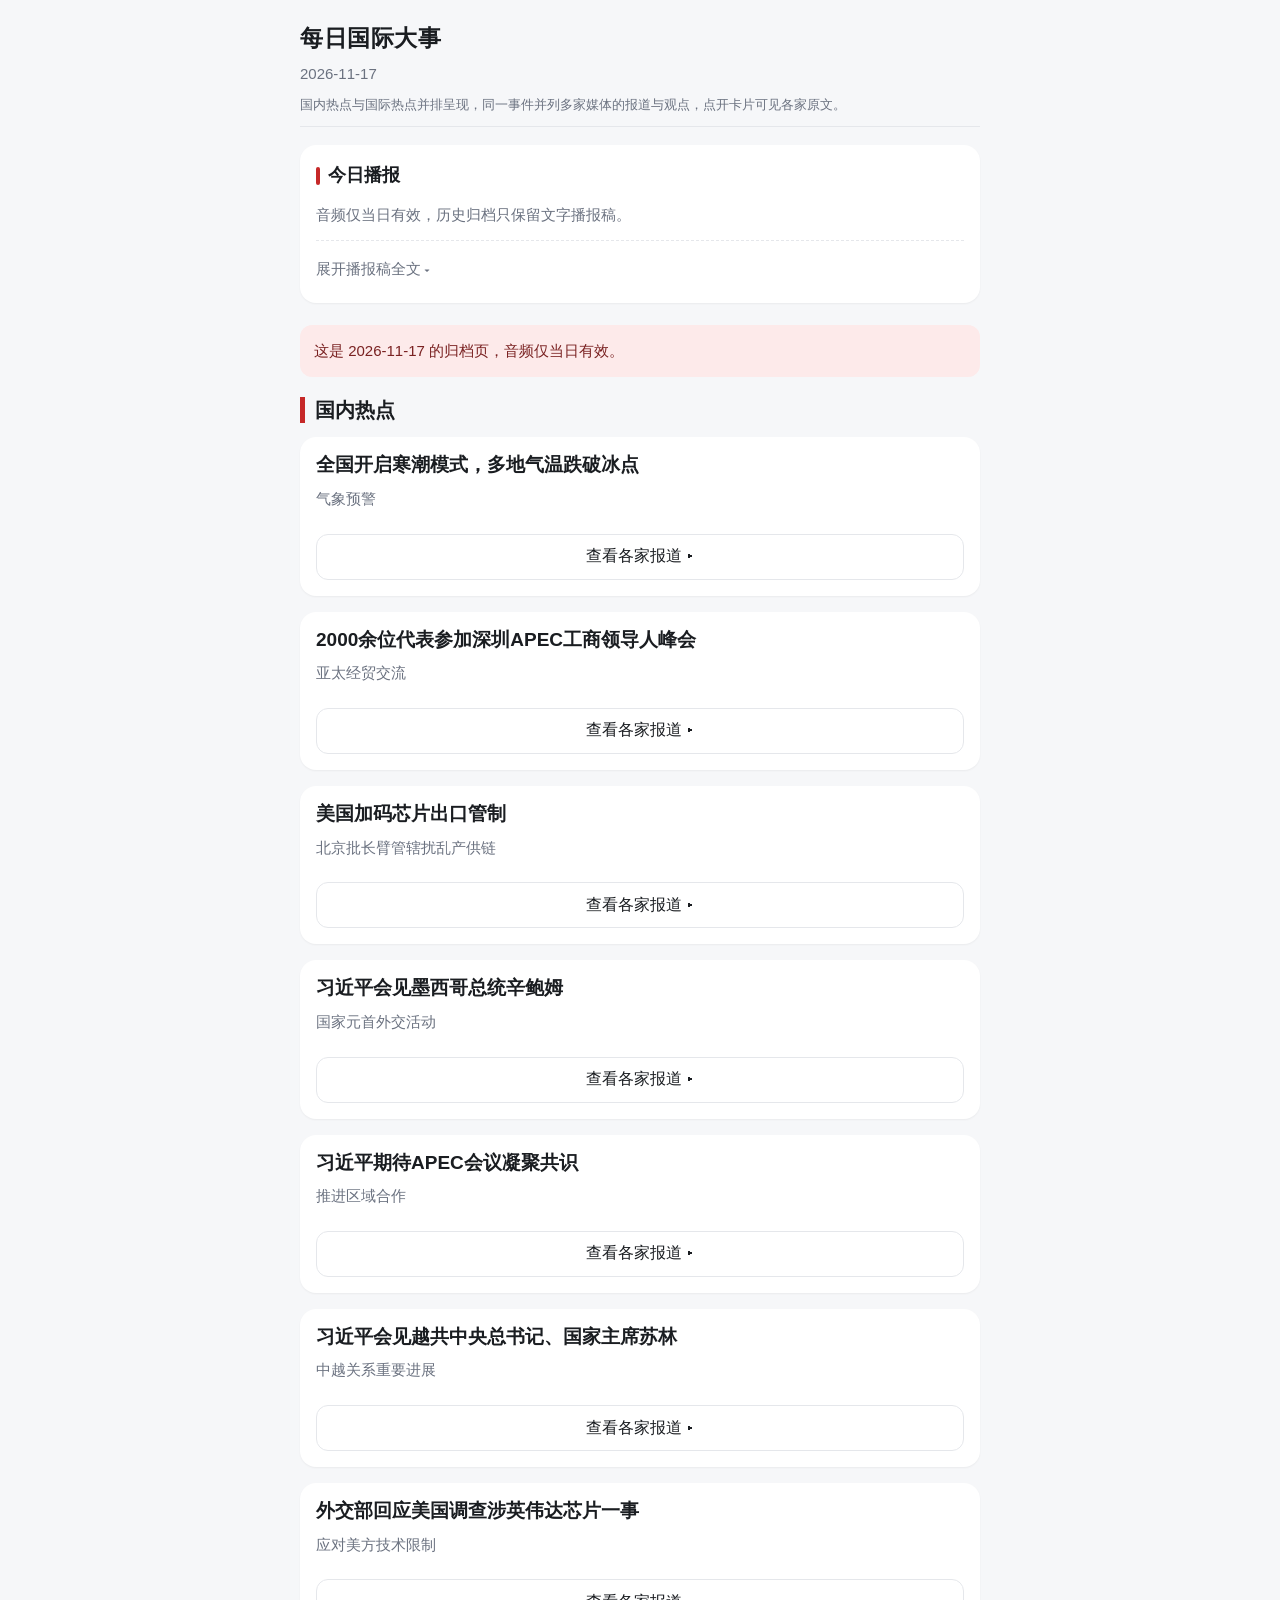
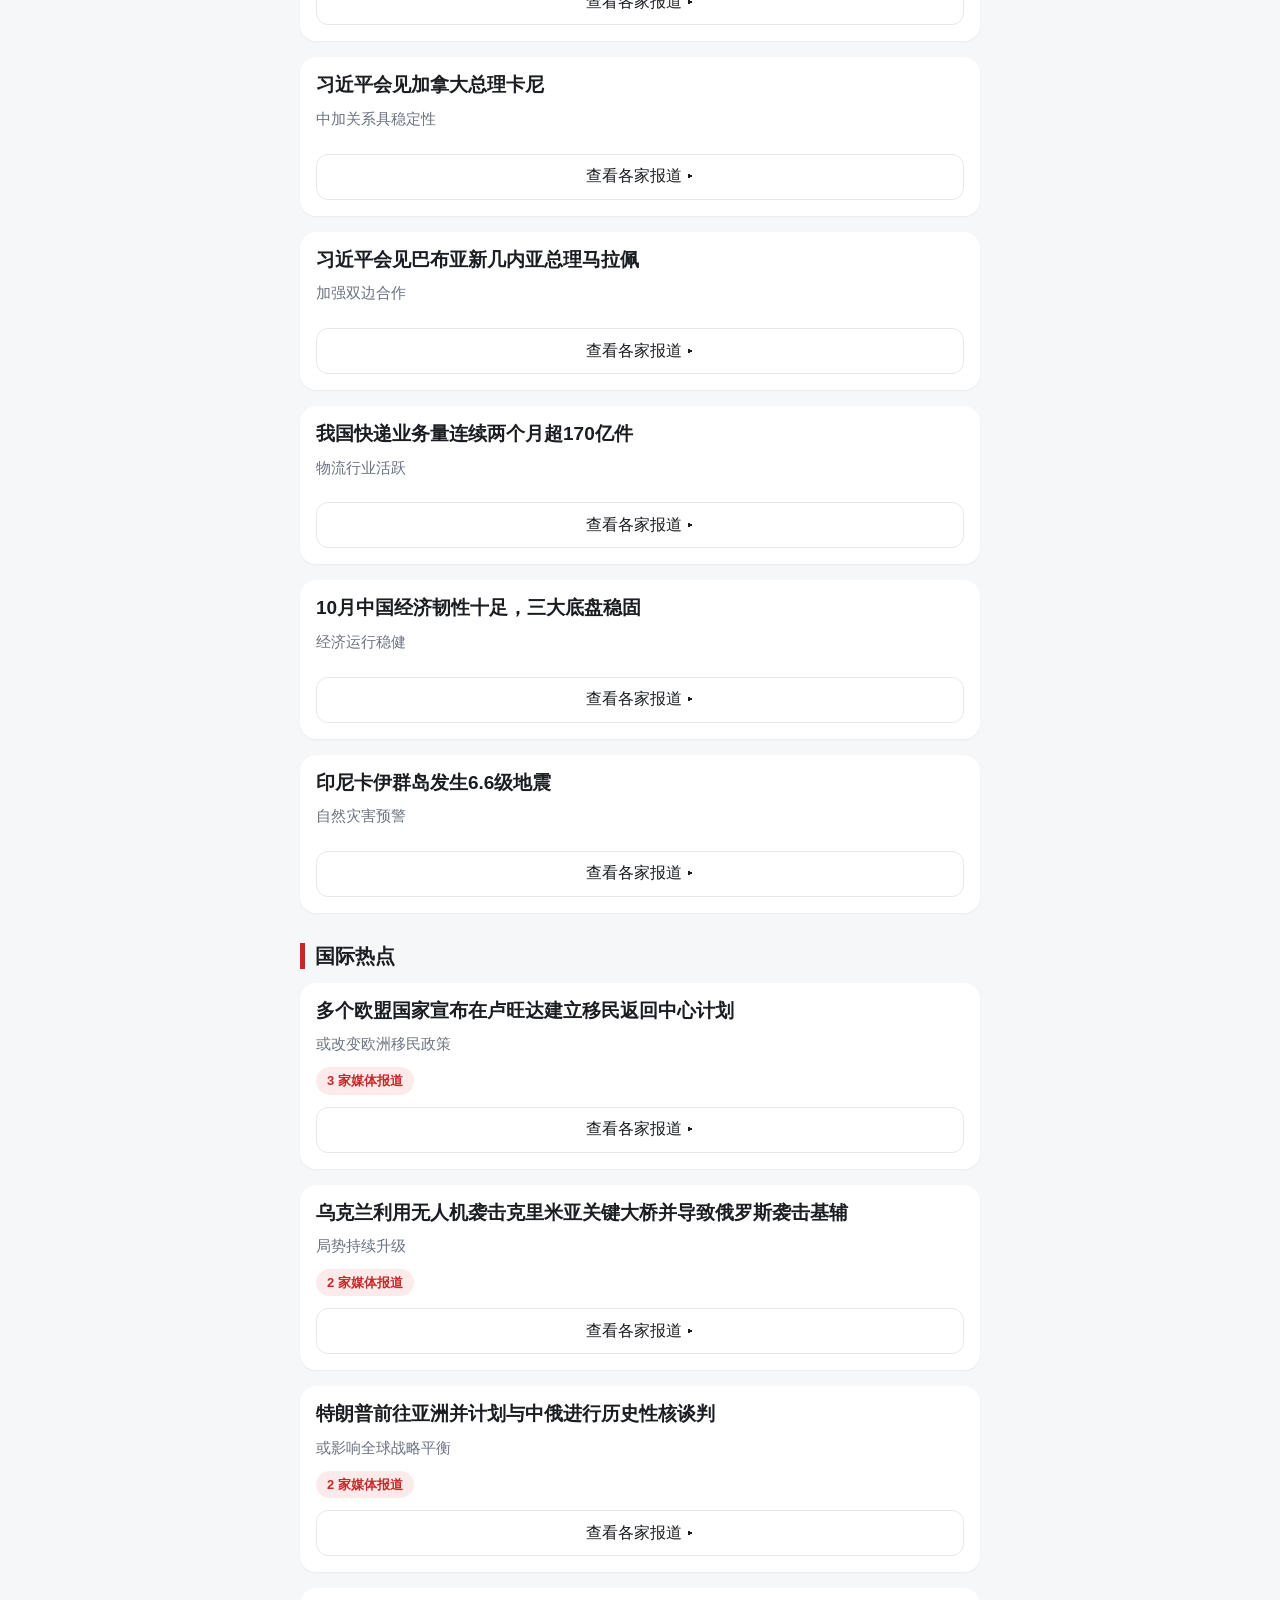
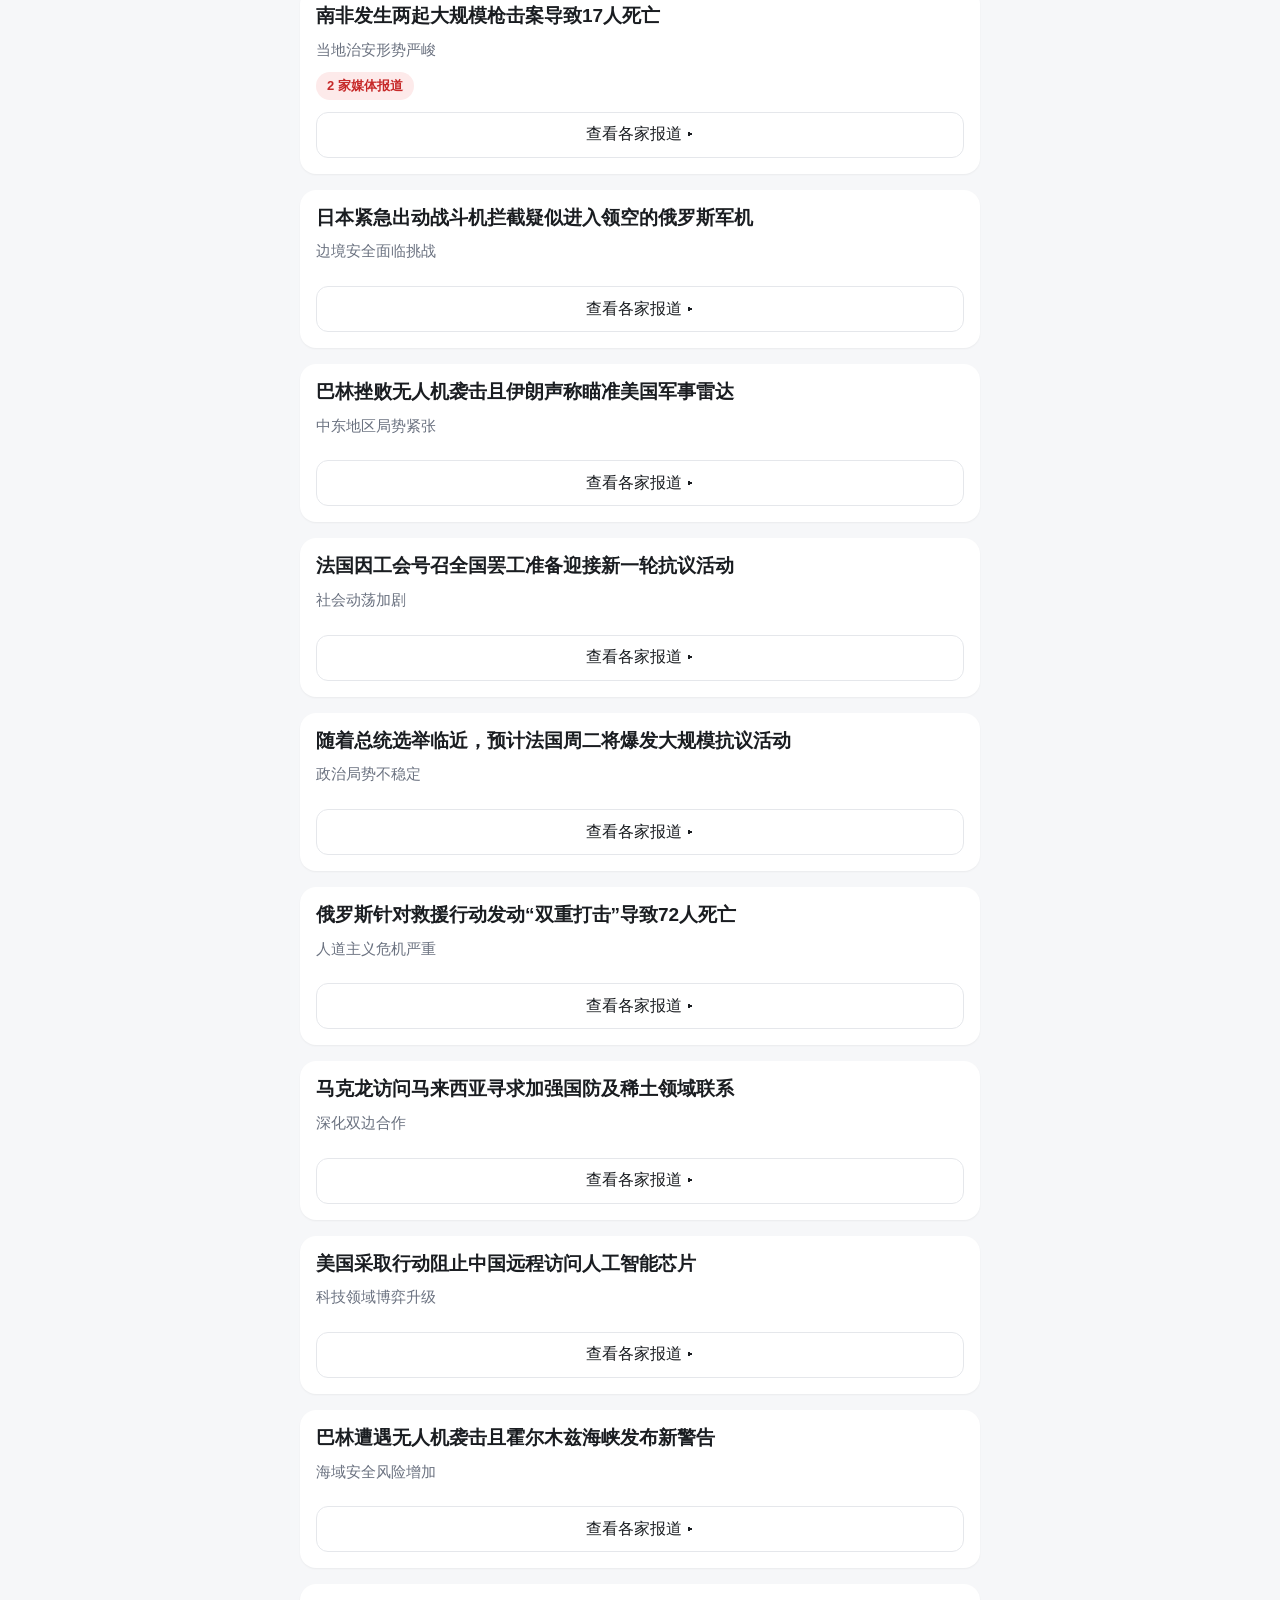
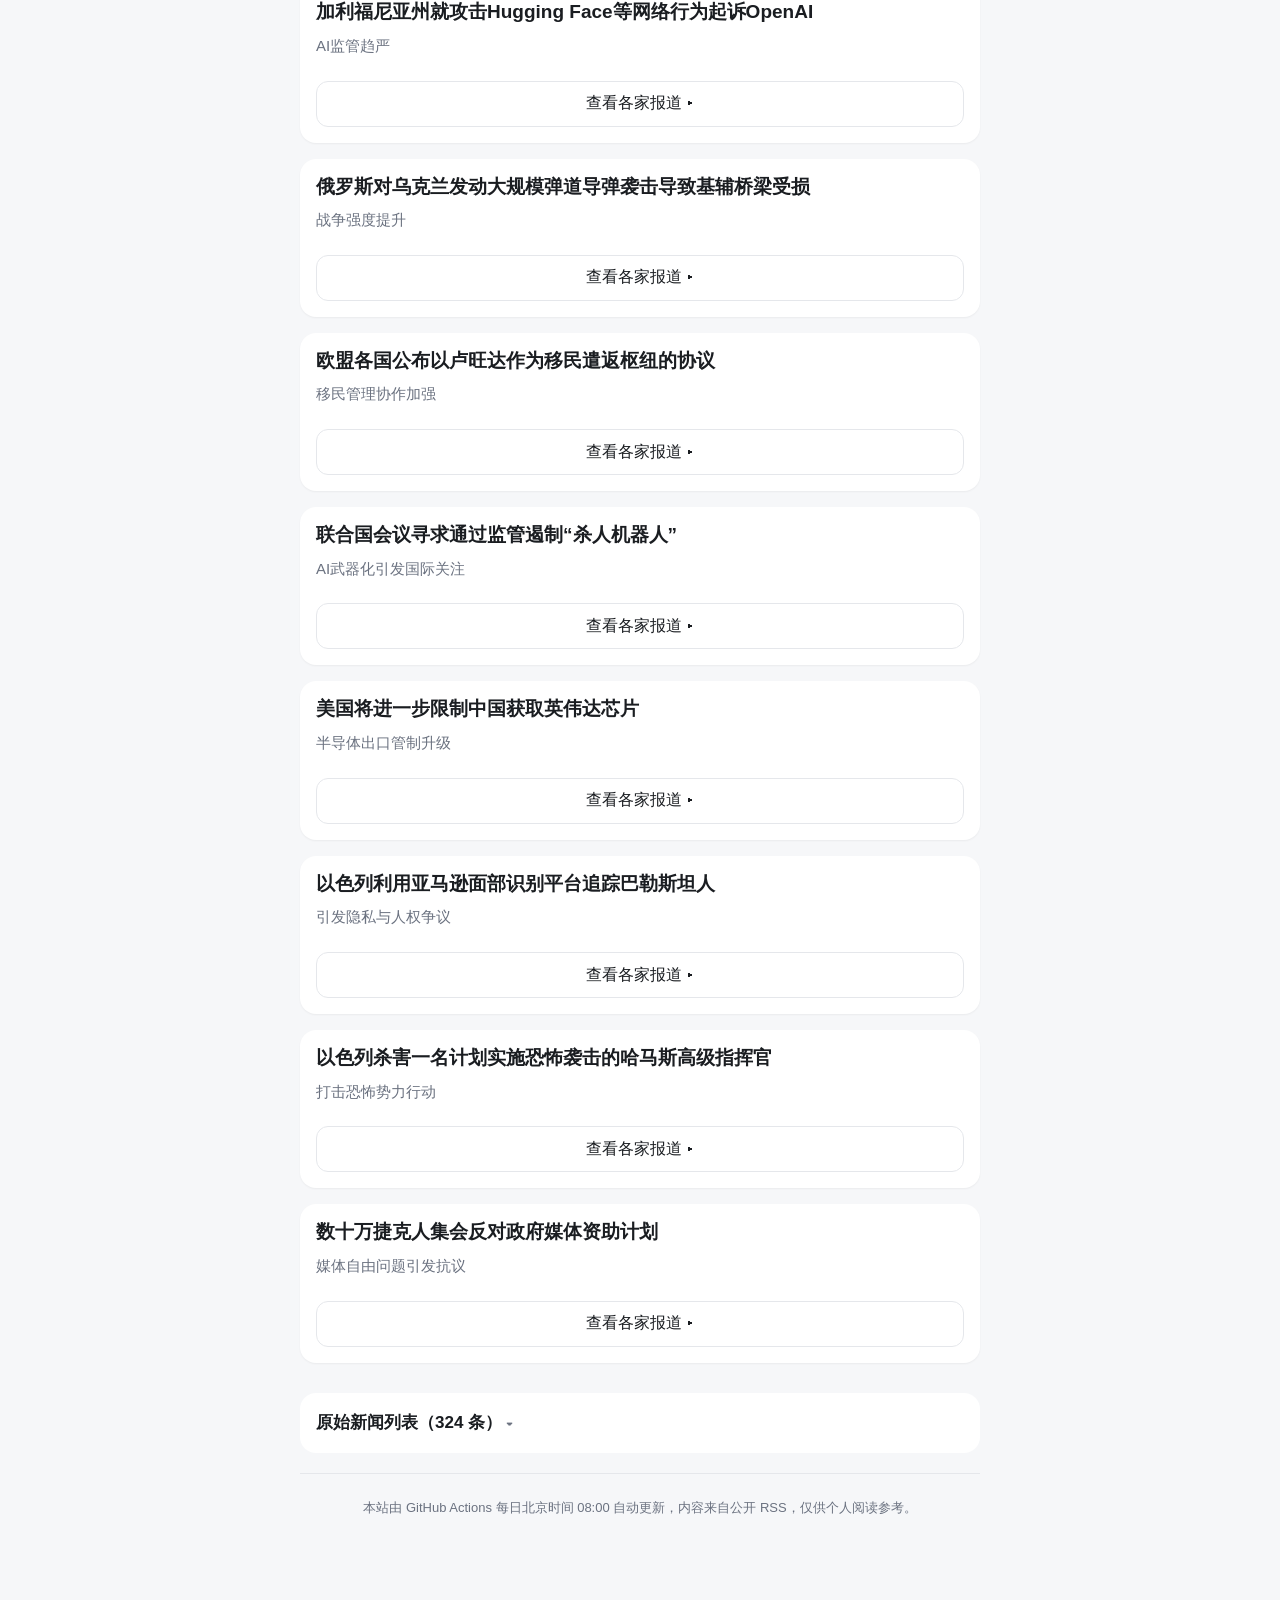
==== commit 23dbdbdb: "每日播报 2026-11-17" ====
--- a/archive/2026-11-17.html
+++ b/archive/2026-11-17.html
@@ -130,168 +130,198 @@
 </header>
 <div class="broadcast"><h2>今日播报</h2><p style="color:#6b7280;font-size:15px;margin:0">音频仅当日有效，历史归档只保留文字播报稿。</p><details class="script"><summary>展开播报稿全文</summary><div class="script-body" id="broadcast-text-archive">各位好，今天是2026年11月17日，欢迎收听今日国际大事。
 
-首先来看国内动态。深圳APEC领导人非正式会议的成果文件磋商工作已经启动，会议即将拉开帷幕。近期，习近平主席接见多位外国领导人，先后会见了越共中央总书记、国家主席苏林，加强双边关系；会见了加拿大总理卡尼，商讨能源与金融合作；还会见了巴布亚新几内亚总理马拉佩，推动区域合作。
-
-在经济方面，我国快递业务量连续两个月超过170亿件，市场规模巨大。从10月的数据来看，中国经济在生产、消费和就业方面的底盘非常稳健，增长韧性十足。不过，天气方面需要大家留意，中东部地区将迎来大范围的雨雪和寒潮天气，很多地方都会面临降温和大风。
-
-在国际局势方面，冲突与外交交织。乌克兰袭击导致俄罗斯克里米亚大桥关闭，并袭击了基辅设施，导致当地供水供电中断，民生受损严重。而俄罗斯方面也袭击了基辅的关键桥梁。同时，在普京拟访华之际，俄罗斯飞机侵入了台湾以及日本领空，地区安全局势变得十分复杂。
-
-外交焦点则集中在特朗普身上。他正前往东盟参加与习近平以及普京的峰会，并计划与中俄进行历史性的核对话。而在菲律宾，数百人在反特朗普抗议活动中被捕，社会局势紧张。
-
-移民问题在欧洲持续发酵。五个欧盟国家计划在卢旺达建立移民返还中心，欧盟移民政策迎来重大调整。另外，数千名移民涌入西班牙加那利群岛，导致该国进入紧急状态。在技术监管领域，联合国正在召开会议，寻求遏制杀人机器人等人工智能武器。
-
-最后关注其他地区消息。印尼卡伊群岛发生了6.6级地震，震源深度为20千米。以色列利用亚马逊面部识别平台追踪巴勒斯坦人，引发了人权争议。而在南非，两起大规模枪击事件导致至少17人死亡，当地治安形势非常严峻。</div></details></div>
+首先来看国内消息。全国范围内已经开启了寒潮模式，多地气温跌破冰点，气象部门已发布预警。在经贸领域，两千多位代表正在深圳参加APEC工商领导人峰会，推动亚太经贸交流。习近平主席在会议期间表示，期待APEC会议能凝聚共识，并进一步推进区域合作。
+
+在外交方面，习近平主席近期会见了墨西哥总统辛鲍姆、越共中央总书记兼国家主席苏林，以及巴布亚新几内亚总理马拉佩，推动了双边关系的重要进展。此外，习近平主席还会见了加拿大总理卡尼，强调中加关系的稳定性。
+
+科技与产业领域，美国加码芯片出口管制，试图阻止中国远程访问人工智能芯片，并进一步限制中国获取英伟达芯片。对此，北京方面批评美方的长臂管辖扰乱了产供链，外交部也对此回应了美方调查涉英伟达芯片一事。与此同时，我国物流行业非常活跃，快递业务量已经连续两个月超过170亿件。从整体来看，10月份中国经济韧性十足，三大底盘稳固，经济运行非常稳健。
+
+视线转向国际。乌克兰利用无人机袭击克里米亚关键大桥，随后俄罗斯对基辅发动大规模弹道导弹袭击，导致桥梁受损，局势持续升级。俄罗斯针对救援行动发动的双重打击导致72人死亡，人道主义危机严重。在日本，防卫力量紧急出动战斗机拦截疑似进入领空的俄罗斯军机。中东局势也十分紧张，巴林挫败了一起无人机袭击，而伊朗声称已瞄准美国军事雷达，霍尔木兹海峡也发布了新警告。
+
+在欧洲，多个欧盟国家宣布在卢旺达建立移民返回中心，加强移民管理协作。法国方面，受总统选举临近影响，社会动荡加剧，由于工会号召全国罢工，预计周二将爆发大规模抗议。捷克也有数十万民众集会，反对政府的媒体资助计划。
+
+其他国际动态方面，特朗普计划前往亚洲并与中俄进行历史性核谈判，这可能影响全球战略平衡。马克龙访问马来西亚，寻求在国防和稀土领域的合作。在人工智能监管领域，加利福尼亚州因网络攻击行为起诉了OpenAI，联合国也在会议上寻求通过监管来遏制杀人机器人的出现。此外，印尼卡伊群岛发生了6.6级地震，南非两起大规模枪击案导致17人死亡，以色列在打击恐怖势力行动的同时，因利用面部识别平台追踪巴勒</div></details></div>
 <p class="empty-note" style="margin-bottom:20px">这是 2026-11-17 的归档页，音频仅当日有效。</p>
-<section class="block"><h2>国内热点</h2><article class="card"><div class="card-body"><h3>深圳APEC领导人非正式会议成果文件磋商工作已启动</h3><p class="imp">会议即将拉开帷幕</p><div class="card-meta"></div><button class="toggle" type="button" data-target="cluster-c7" data-label-closed="查看各家报道 ▸">查看各家报道 ▸</button><div class="cluster" id="cluster-c7" hidden><div class="media primary"><div class="src"><span class="tag">头条</span><span>中新网</span></div><p class="sum">中新社 深圳11月17日电 (记者 谢雁冰 国璇)2026年亚太经合组织(APEC)高官会主席陈旭17日表示，深圳APEC领导人非正式会议即将举行，会议成果文件的磋商工作已经启动。
-当天，2026年APEC领导人会议周新闻中心吹风会在深圳举行。陈旭在吹风会上介绍说，中方正在已经取得众多务实合作成果的基础之上，进一步凝聚共识，主要体现在要推动发表一份富有雄心的领导人成果文件，规划各方建设亚太共同体的共识和行动。同时中方还积极推动在贸易、联通和创新领域打造务实成果，为APEC相关领域合作注入新的动力。
-今年以来，中国已先后在广州、上海、大连、深圳举办四次高官会。陈旭表示，高官会是推进APEC合作、酝酿领导人非正式会议成果的重要渠道。高官会相关会议和活动有力支撑和促进了APEC“中国年”合作，为领导人非正式会议的成功举办创造了有利条件。
-陈旭介绍说，中方还在上海、苏州、澳门、深圳、杭州、广州、北京、南京、香港、成都等地举办了妇女、贸易、旅游、林业、粮食安全、中小企业、能源、人力资源开发、交通、财政等10场专业部长会议和APEC数字周系列活动，取得了丰硕成果。
-陈旭说，在贸易领域，各方围绕推动区域经济一体化和亚太自贸区建设、支持世贸组织、促进数字合作、发展绿色经济等领域展开深入讨论，重申支持亚太自贸区进程，批准了《APEC创新、有竞争力和韧性的服务业路线图》。
-在数字和人工智能领域，各方围</p><a class="go" href="https://www.chinanews.com.cn/gn/2026/11-17/10733437.shtml" target="_blank" rel="noopener noreferrer">阅读原文 ↗</a></div></div></div></article><article class="card"><div class="card-body"><h3>习近平会见越共中央总书记、国家主席苏林</h3><p class="imp">加强双边关系</p><div class="card-meta"></div><button class="toggle" type="button" data-target="cluster-c13" data-label-closed="查看各家报道 ▸">查看各家报道 ▸</button><div class="cluster" id="cluster-c13" hidden><div class="media primary"><div class="src"><span class="tag">头条</span><span>中新网</span></div><a class="go" href="https://www.chinanews.com.cn/gn/2026/11-17/10733466.shtml" target="_blank" rel="noopener noreferrer">阅读原文 ↗</a></div></div></div></article><article class="card"><div class="card-body"><h3>习近平会见加拿大总理卡尼</h3><p class="imp">商讨能源与金融合作</p><div class="card-meta"></div><button class="toggle" type="button" data-target="cluster-c43" data-label-closed="查看各家报道 ▸">查看各家报道 ▸</button><div class="cluster" id="cluster-c43" hidden><div class="media primary"><div class="src"><span class="tag">头条</span><span>中新网</span></div><a class="go" href="https://www.chinanews.com.cn/gn/2026/11-17/10733427.shtml" target="_blank" rel="noopener noreferrer">阅读原文 ↗</a></div></div></div></article><article class="card"><div class="card-body"><h3>习近平会见巴布亚新几内亚总理马拉佩</h3><p class="imp">推动区域合作</p><div class="card-meta"></div><button class="toggle" type="button" data-target="cluster-c44" data-label-closed="查看各家报道 ▸">查看各家报道 ▸</button><div class="cluster" id="cluster-c44" hidden><div class="media primary"><div class="src"><span class="tag">头条</span><span>中新网</span></div><a class="go" href="https://www.chinanews.com.cn/gn/2026/11-17/10733426.shtml" target="_blank" rel="noopener noreferrer">阅读原文 ↗</a></div></div></div></article><article class="card"><div class="card-body"><h3>我国快递业务量连续两个月超170亿件</h3><p class="imp">快递市场规模巨大</p><div class="card-meta"></div><button class="toggle" type="button" data-target="cluster-c102" data-label-closed="查看各家报道 ▸">查看各家报道 ▸</button><div class="cluster" id="cluster-c102" hidden><div class="media primary"><div class="src"><span class="tag">头条</span><span>中新网</span></div><h4><a href="https://www.chinanews.com.cn/cj/2026/11-17/10733244.shtml" target="_blank" rel="noopener noreferrer">国家邮政局：我国快递业务量连续两个月超170亿件</a></h4><a class="go" href="https://www.chinanews.com.cn/cj/2026/11-17/10733244.shtml" target="_blank" rel="noopener noreferrer">阅读原文 ↗</a></div></div></div></article><article class="card"><div class="card-body"><h3>中东部将迎来大范围雨雪及寒潮天气</h3><p class="imp">多地面临降温大风</p><div class="card-meta"></div><button class="toggle" type="button" data-target="cluster-c107" data-label-closed="查看各家报道 ▸">查看各家报道 ▸</button><div class="cluster" id="cluster-c107" hidden><div class="media primary"><div class="src"><span class="tag">头条</span><span>中新网</span></div><h4><a href="https://www.chinanews.com.cn/sh/2026/11-17/10733205.shtml" target="_blank" rel="noopener noreferrer">寒潮预警上线 中东部大部地区气温下滑明显</a></h4><a class="go" href="https://www.chinanews.com.cn/sh/2026/11-17/10733205.shtml" target="_blank" rel="noopener noreferrer">阅读原文 ↗</a></div></div></div></article><article class="card"><div class="card-body"><h3>10月中国经济生产消费就业底盘稳健</h3><p class="imp">经济增长韧性十足</p><div class="card-meta"></div><button class="toggle" type="button" data-target="cluster-c123" data-label-closed="查看各家报道 ▸">查看各家报道 ▸</button><div class="cluster" id="cluster-c123" hidden><div class="media primary"><div class="src"><span class="tag">头条</span><span>中新网</span></div><h4><a href="https://www.chinanews.com.cn/cj/2026/11-17/10733176.shtml" target="_blank" rel="noopener noreferrer">生产消费就业三大底盘稳稳托住！10月中国经济答卷“韧性十足”</a></h4><a class="go" href="https://www.chinanews.com.cn/cj/2026/11-17/10733176.shtml" target="_blank" rel="noopener noreferrer">阅读原文 ↗</a></div></div></div></article><article class="card"><div class="card-body"><h3>印尼卡伊群岛发生6.6级地震</h3><p class="imp">震源深度20千米</p><div class="card-meta"></div><button class="toggle" type="button" data-target="cluster-c128" data-label-closed="查看各家报道 ▸">查看各家报道 ▸</button><div class="cluster" id="cluster-c128" hidden><div class="media primary"><div class="src"><span class="tag">头条</span><span>中新网</span></div><h4><a href="https://www.chinanews.com.cn/gj/2026/11-17/10733165.shtml" target="_blank" rel="noopener noreferrer">印尼卡伊群岛发生6.6级地震，震源深度20千米</a></h4><a class="go" href="https://www.chinanews.com.cn/gj/2026/11-17/10733165.shtml" target="_blank" rel="noopener noreferrer">阅读原文 ↗</a></div></div></div></article></section>
-<section class="block"><h2>国际热点</h2><article class="card"><img class="card-img" src="https://i.guim.co.uk/img/media/d668e44ea9f6f3fb2d88cfee76bb772cccada10f/456_0_4053_3243/master/4053.jpg?width=1200&amp;quality=85&amp;auto=format&amp;fit=max&amp;s=7839a06430930a2378822738556852d7" alt="五个欧盟国家计划在卢旺达建立移民“返还中心”" referrerpolicy="no-referrer" onerror="this.style.display='none'"><div class="card-body"><h3>五个欧盟国家计划在卢旺达建立移民“返还中心”</h3><p class="imp">欧盟移民政策重大调整</p><div class="card-meta"><span class="chip">4 家媒体报道</span></div><button class="toggle" type="button" data-target="cluster-i1" data-label-closed="查看各家报道 ▸">查看各家报道 ▸</button><div class="cluster" id="cluster-i1" hidden><p class="cluster-note">以下报道来自 4 家媒体，观点可能不同，请自行判断。</p><div class="media primary"><div class="src"><span class="tag">头条</span><span>The Guardian</span></div><img class="" src="https://i.guim.co.uk/img/media/d668e44ea9f6f3fb2d88cfee76bb772cccada10f/456_0_4053_3243/master/4053.jpg?width=1200&amp;quality=85&amp;auto=format&amp;fit=max&amp;s=7839a06430930a2378822738556852d7" alt="五个欧盟国家宣布在卢旺达建立移民“返还中心”的计划" referrerpolicy="no-referrer" onerror="this.style.display='none'"><h4><a href="https://www.theguardian.com/world/2026/nov/16/eu-states-immigration-return-hubs-rwanda" target="_blank" rel="noopener noreferrer">五个欧盟国家宣布在卢旺达建立移民“返还中心”的计划</a></h4><p class="en-title" lang="en">Five EU states announce plans for immigration ‘return hubs’ in Rwanda</p><p class="sum">五国欧盟成员国宣布在卢旺达设立移民“遣返中心”计划
+<section class="block"><h2>国内热点</h2><article class="card"><div class="card-body"><h3>全国开启寒潮模式，多地气温跌破冰点</h3><p class="imp">气象预警</p><div class="card-meta"></div><button class="toggle" type="button" data-target="cluster-c10" data-label-closed="查看各家报道 ▸">查看各家报道 ▸</button><div class="cluster" id="cluster-c10" hidden><div class="media primary"><div class="src"><span class="tag">头条</span><span>中新网</span></div><h4><a href="https://www.chinanews.com.cn/sh/2026/11-17/10733516.shtml" target="_blank" rel="noopener noreferrer">寒潮开启速冻模式 全国冰冻线进程图看你那里何时跌破冰点</a></h4><p class="sum">中国天气网讯 速冻模式开启！今天(11月17日)至20日，一股寒潮强势来袭，我国中东部将迎来明显降温，多地气温由偏暖转为偏冷，冰冻线也将迅速南压。中国天气网推出全国冰冻线进程图，来看看你那里何时跌破冰点，迎来“冰冻”时刻。
+今天起，寒潮天气将自北向南影响我国大部。据中国天气网气象分析师周丽贤介绍，本次寒潮过程具有影响范围大、移动速度快、大风天气强等特点。预计17日至20日，我国中东部大部将现降温，部分地区气温降幅可达8至10℃左右，局地可达12℃以上。由于前期基础气温高，多地降温前后冷暖差异显著，冰冻线将跨越式南压，直达四川北部至苏皖北部一线，北方大部将进入低温模式。
+从中国天气网推出的全国冰冻线进程图来看，今晨，冰冻线位于河北中北部、山西中部至陕西中北部一带。18日早晨，冰冻线开始南压，抵达河北中南部、山西南部、陕西中部一线。
+19日早晨，寒潮降温进入主要时段，冰冻线进一步南压到湖北西北部到苏皖北部，北方大部将跌破冰点。20日早晨，冰冻线东段还会向南发展，安徽北部冰冻的范围有所扩大。
+在寒潮影响下，我国多地气温将创今年下半年来的新低，像济南、合肥、石家庄等地最低气温都将是下半年来首次跌破0℃，西北地区东部、内蒙古中东部、东北大部最低气温更是不足-10°C，天气寒冷，大家请及时添衣保暖。需要注意的是，降温的同时还伴有大风，北方多地北风强劲，西北地区东部、华北、黄淮等地部分地区阵风可</p><a class="go" href="https://www.chinanews.com.cn/sh/2026/11-17/10733516.shtml" target="_blank" rel="noopener noreferrer">阅读原文 ↗</a></div></div></div></article><article class="card"><div class="card-body"><h3>2000余位代表参加深圳APEC工商领导人峰会</h3><p class="imp">亚太经贸交流</p><div class="card-meta"></div><button class="toggle" type="button" data-target="cluster-c14" data-label-closed="查看各家报道 ▸">查看各家报道 ▸</button><div class="cluster" id="cluster-c14" hidden><div class="media primary"><div class="src"><span class="tag">头条</span><span>中新网</span></div><h4><a href="https://www.chinanews.com.cn/gn/2026/11-17/10733479.shtml" target="_blank" rel="noopener noreferrer">（深圳APEC）2000余位政商界代表参加APEC工商领导人峰会</a></h4><a class="go" href="https://www.chinanews.com.cn/gn/2026/11-17/10733479.shtml" target="_blank" rel="noopener noreferrer">阅读原文 ↗</a></div></div></div></article><article class="card"><img class="card-img" src="https://www.zaobao.com.sg/_web2/assets/social-share.png" alt="美国加码芯片出口管制" referrerpolicy="no-referrer" onerror="this.style.display='none'"><div class="card-body"><h3>美国加码芯片出口管制</h3><p class="imp">北京批长臂管辖扰乱产供链</p><div class="card-meta"></div><button class="toggle" type="button" data-target="cluster-c16" data-label-closed="查看各家报道 ▸">查看各家报道 ▸</button><div class="cluster" id="cluster-c16" hidden><div class="media primary"><div class="src"><span class="tag">头条</span><span>联合早报</span></div><img class="" src="https://www.zaobao.com.sg/_web2/assets/social-share.png" alt="美国加码晶片出口管制 北京批长臂管辖扰乱全球产供链" referrerpolicy="no-referrer" onerror="this.style.display='none'"><h4><a href="https://www.zaobao.com/news/china/story20261117-10012301" target="_blank" rel="noopener noreferrer">美国加码晶片出口管制 北京批长臂管辖扰乱全球产供链</a></h4><p class="sum">对于美国官方以存在非法对华转移晶片高风险为由，宣布将限制东南亚四国和巴西获得先进人工智能（AI）晶片，中国外交部回应时批评，美方此举是经济胁迫和长臂管辖，将扰乱全球产供链稳定。
+中国外交部发言人郭嘉昆星期二（11月17日）在例行记者会上应询时说，美方不断泛化国家安全概念，滥用出口管制措施，甚至横加干涉中国同其他国家开展正常贸易与科技合作，无理打压中国高新技术产业发展。
+郭嘉昆强调，这是典型的经济胁迫和“长臂管辖”，背离双方达成的共识，损害中国企业正当权益，扰乱全球产供链稳定。中方将采取必要措施，坚决维护自身正当权益。
+美国商务部星期一（11月16日）公布新规定，限制英伟达等美国企业生产的先进AI晶片出口至被列为晶片转运高风险国家新加坡、马来西亚、泰国、印尼和巴西的数据中心。中国企业此前一直通过这些数据中心远程获取算力，以训练AI模型。
+根据新规定，向总部设在中国的企业提供大量运算能力的海外数据中心，须在90天内取得美国出口许可证，才能继续提供相关服务，否则将面临进一步的出口限制。许可证申请将逐案审查。
+美国商务部在声明中指出，新措施旨在确保现有针对美国敏感技术的限制，不会被涉及第三国数据中心的远程运算安排所规避。</p><a class="go" href="https://www.zaobao.com/news/china/story20261117-10012301" target="_blank" rel="noopener noreferrer">阅读原文 ↗</a></div></div></div></article><article class="card"><div class="card-body"><h3>习近平会见墨西哥总统辛鲍姆</h3><p class="imp">国家元首外交活动</p><div class="card-meta"></div><button class="toggle" type="button" data-target="cluster-c22" data-label-closed="查看各家报道 ▸">查看各家报道 ▸</button><div class="cluster" id="cluster-c22" hidden><div class="media primary"><div class="src"><span class="tag">头条</span><span>中新网</span></div><a class="go" href="https://www.chinanews.com.cn/gn/2026/11-17/10733500.shtml" target="_blank" rel="noopener noreferrer">阅读原文 ↗</a></div></div></div></article><article class="card"><div class="card-body"><h3>习近平期待APEC会议凝聚共识</h3><p class="imp">推进区域合作</p><div class="card-meta"></div><button class="toggle" type="button" data-target="cluster-c32" data-label-closed="查看各家报道 ▸">查看各家报道 ▸</button><div class="cluster" id="cluster-c32" hidden><div class="media primary"><div class="src"><span class="tag">头条</span><span>中新网</span></div><h4><a href="https://www.chinanews.com.cn/gn/2026/11-17/10733475.shtml" target="_blank" rel="noopener noreferrer">中方：APEC领导人非正式会议即将拉开帷幕，期待同各方进一步凝聚共识</a></h4><a class="go" href="https://www.chinanews.com.cn/gn/2026/11-17/10733475.shtml" target="_blank" rel="noopener noreferrer">阅读原文 ↗</a></div></div></div></article><article class="card"><div class="card-body"><h3>习近平会见越共中央总书记、国家主席苏林</h3><p class="imp">中越关系重要进展</p><div class="card-meta"></div><button class="toggle" type="button" data-target="cluster-c33" data-label-closed="查看各家报道 ▸">查看各家报道 ▸</button><div class="cluster" id="cluster-c33" hidden><div class="media primary"><div class="src"><span class="tag">头条</span><span>中新网</span></div><a class="go" href="https://www.chinanews.com.cn/gn/2026/11-17/10733466.shtml" target="_blank" rel="noopener noreferrer">阅读原文 ↗</a></div></div></div></article><article class="card"><div class="card-body"><h3>外交部回应美国调查涉英伟达芯片一事</h3><p class="imp">应对美方技术限制</p><div class="card-meta"></div><button class="toggle" type="button" data-target="cluster-c34" data-label-closed="查看各家报道 ▸">查看各家报道 ▸</button><div class="cluster" id="cluster-c34" hidden><div class="media primary"><div class="src"><span class="tag">头条</span><span>中新网</span></div><h4><a href="https://www.chinanews.com.cn/gn/2026/11-17/10733474.shtml" target="_blank" rel="noopener noreferrer">外交部回应美国政府调查涉英伟达芯片一事</a></h4><a class="go" href="https://www.chinanews.com.cn/gn/2026/11-17/10733474.shtml" target="_blank" rel="noopener noreferrer">阅读原文 ↗</a></div></div></div></article><article class="card"><div class="card-body"><h3>习近平会见加拿大总理卡尼</h3><p class="imp">中加关系具稳定性</p><div class="card-meta"></div><button class="toggle" type="button" data-target="cluster-c56" data-label-closed="查看各家报道 ▸">查看各家报道 ▸</button><div class="cluster" id="cluster-c56" hidden><div class="media primary"><div class="src"><span class="tag">头条</span><span>中新网</span></div><a class="go" href="https://www.chinanews.com.cn/gn/2026/11-17/10733427.shtml" target="_blank" rel="noopener noreferrer">阅读原文 ↗</a></div></div></div></article><article class="card"><div class="card-body"><h3>习近平会见巴布亚新几内亚总理马拉佩</h3><p class="imp">加强双边合作</p><div class="card-meta"></div><button class="toggle" type="button" data-target="cluster-c57" data-label-closed="查看各家报道 ▸">查看各家报道 ▸</button><div class="cluster" id="cluster-c57" hidden><div class="media primary"><div class="src"><span class="tag">头条</span><span>中新网</span></div><a class="go" href="https://www.chinanews.com.cn/gn/2026/11-17/10733426.shtml" target="_blank" rel="noopener noreferrer">阅读原文 ↗</a></div></div></div></article><article class="card"><div class="card-body"><h3>我国快递业务量连续两个月超170亿件</h3><p class="imp">物流行业活跃</p><div class="card-meta"></div><button class="toggle" type="button" data-target="cluster-c112" data-label-closed="查看各家报道 ▸">查看各家报道 ▸</button><div class="cluster" id="cluster-c112" hidden><div class="media primary"><div class="src"><span class="tag">头条</span><span>中新网</span></div><h4><a href="https://www.chinanews.com.cn/cj/2026/11-17/10733244.shtml" target="_blank" rel="noopener noreferrer">国家邮政局：我国快递业务量连续两个月超170亿件</a></h4><a class="go" href="https://www.chinanews.com.cn/cj/2026/11-17/10733244.shtml" target="_blank" rel="noopener noreferrer">阅读原文 ↗</a></div></div></div></article><article class="card"><div class="card-body"><h3>10月中国经济韧性十足，三大底盘稳固</h3><p class="imp">经济运行稳健</p><div class="card-meta"></div><button class="toggle" type="button" data-target="cluster-c130" data-label-closed="查看各家报道 ▸">查看各家报道 ▸</button><div class="cluster" id="cluster-c130" hidden><div class="media primary"><div class="src"><span class="tag">头条</span><span>中新网</span></div><h4><a href="https://www.chinanews.com.cn/cj/2026/11-17/10733176.shtml" target="_blank" rel="noopener noreferrer">生产消费就业三大底盘稳稳托住！10月中国经济答卷“韧性十足”</a></h4><a class="go" href="https://www.chinanews.com.cn/cj/2026/11-17/10733176.shtml" target="_blank" rel="noopener noreferrer">阅读原文 ↗</a></div></div></div></article><article class="card"><div class="card-body"><h3>印尼卡伊群岛发生6.6级地震</h3><p class="imp">自然灾害预警</p><div class="card-meta"></div><button class="toggle" type="button" data-target="cluster-c135" data-label-closed="查看各家报道 ▸">查看各家报道 ▸</button><div class="cluster" id="cluster-c135" hidden><div class="media primary"><div class="src"><span class="tag">头条</span><span>中新网</span></div><h4><a href="https://www.chinanews.com.cn/gj/2026/11-17/10733165.shtml" target="_blank" rel="noopener noreferrer">印尼卡伊群岛发生6.6级地震，震源深度20千米</a></h4><a class="go" href="https://www.chinanews.com.cn/gj/2026/11-17/10733165.shtml" target="_blank" rel="noopener noreferrer">阅读原文 ↗</a></div></div></div></article></section>
+<section class="block"><h2>国际热点</h2><article class="card"><img class="card-img" src="https://i.guim.co.uk/img/media/d668e44ea9f6f3fb2d88cfee76bb772cccada10f/456_0_4053_3243/master/4053.jpg?width=1200&amp;quality=85&amp;auto=format&amp;fit=max&amp;s=7839a06430930a2378822738556852d7" alt="多个欧盟国家宣布在卢旺达建立移民返回中心计划" referrerpolicy="no-referrer" onerror="this.style.display='none'"><div class="card-body"><h3>多个欧盟国家宣布在卢旺达建立移民返回中心计划</h3><p class="imp">或改变欧洲移民政策</p><div class="card-meta"><span class="chip">3 家媒体报道</span></div><button class="toggle" type="button" data-target="cluster-i1" data-label-closed="查看各家报道 ▸">查看各家报道 ▸</button><div class="cluster" id="cluster-i1" hidden><p class="cluster-note">以下报道来自 3 家媒体，观点可能不同，请自行判断。</p><div class="media primary"><div class="src"><span class="tag">头条</span><span>The Guardian</span></div><img class="" src="https://i.guim.co.uk/img/media/d668e44ea9f6f3fb2d88cfee76bb772cccada10f/456_0_4053_3243/master/4053.jpg?width=1200&amp;quality=85&amp;auto=format&amp;fit=max&amp;s=7839a06430930a2378822738556852d7" alt="五个欧盟国家宣布在卢旺达建立移民“返回中心”的计划" referrerpolicy="no-referrer" onerror="this.style.display='none'"><h4><a href="https://www.theguardian.com/world/2026/nov/16/eu-states-immigration-return-hubs-rwanda" target="_blank" rel="noopener noreferrer">五个欧盟国家宣布在卢旺达建立移民“返回中心”的计划</a></h4><p class="en-title" lang="en">Five EU states announce plans for immigration ‘return hubs’ in Rwanda</p><p class="sum">五个欧盟国家宣布在卢旺达设立移民“遣返中心”计划
 
 德国、奥地利、荷兰、丹麦和希腊可能面临挑战，其政策被批评为“严重的道德失败”
 
-五个欧盟成员国宣布计划在卢旺达设立一个离岸中心，用于安置那些在欧洲没有合法居留权的人员。这一试点计划预计将面临法律挑战，并被谴责为“严重的道德失败”。
-
-这五个国家——德国、奥地利、荷兰、丹麦和希腊——是首批试图利用欧盟新达成的遣返法的国家，该法律允许那些已用尽所有针对被驱逐出欧洲的申诉途径的人员被送往第三国。
-
-在周一发布的一份声明中，这五个欧盟国家表示，“为了实施该计划，将开始与合作伙伴国卢旺达进行具体谈判”，并称该计划将“为进一步遏制非法移民、瓦解走私者的商业模式以及减轻我们的……负担做出重要贡献”。
-
-五个欧盟国家宣布在卢旺达设立移民“返回枢纽”的计划
-
-官员们希望从明年年初开始向卢旺达遣送100人，以测试该模式。该方案将适用于其庇护申请已被拒绝的成年人，或其他在欧盟没有合法居住权的人员。
-
-据外交消息人士透露，从理论上讲，移民将在卢旺达的一个接收中心停留几个月，然后选择融入这个大湖地区的国家，或者返回他们的祖国。
-
-与英国保守党政府此前在卢旺达推行的失败方案，或意大利与阿尔巴尼亚达成的协议不同，该方案将不适用于正在寻求庇护的人员。
-
-各国表示，该接收中心将是一个开放式设施，其目的并非长期安置人员，而是为了容纳定期流动的人群。外交消息人士称，欧盟国家并没有使用英国资助在基加利建造的设施。
+五个欧盟成员国宣布计划在卢旺达设立一个离岸中心，用于安置那些在欧洲没有合法居留权的人员。这项试点计划预计将面临法律挑战，并被谴责为“严重的道德失败”。
+
+这五个国家——德国、奥地利、荷兰、丹麦和希腊——是首批寻求利用欧盟新达成的遣返法案的国家，该法案允许那些已用尽所有针对被驱逐出欧洲的上诉途径的人员被送往第三国。
+
+在周一发布的一份声明中，这五个欧盟国家表示，“将开始与合作伙伴国卢旺达进行落实的具体谈判”，并称该计划将“为进一步遏制非法移民、瓦解走私者的商业模式以及减轻我们的……负担做出重要贡献”。
+
+五个欧盟国家宣布在卢旺达建立移民“遣返中心”的计划
+
+官员们希望从明年年初开始向卢旺达遣送100人，以测试这一模式。该计划将适用于其庇护申请已被拒绝的成年人，或其他在欧盟没有合法居住权利的人员。
+
+据外交消息人士称，从理论上讲，移民将在卢旺达的一个接收中心停留几个月，然后选择融入这个大湖地区的国家，或者返回他们的祖国。
+
+与英国保守党政府在卢旺达推行的失败计划，或意大利与阿尔巴尼亚达成的协议不同，该计划将不适用于正在寻求庇护申请的人员。
+
+各国表示，该接收中心将是一个开放式设施，其目的并非长期安置人员，而是为了容纳定期流动的人群。外交消息人士称，这些欧盟国家并没有使用英国出资在基加利建造的设施。
 
 五个欧盟国家宣布在卢旺达设立移民“遣返中心”的计划
 
-相关政府认为，此举将在消除非法移民前往欧洲动机的同时，保护欧洲的避难制度。
-
-丹麦移民部长莫滕·博德斯科夫（Morten Bødskov）表示这是一次“巨大的突破”，其政府在移民问题上采取的强硬立场已被欧盟多国效仿。
-
-德国内政部长亚历山大·多布林特（Alexander Dobrindt）表示：“对于那些在欧洲没有居留权、没有前途，且原籍国不配合遣返进程的人来说，遣返中心提供了一种积极的处理方式。”
-
-安迪·伯纳姆（Andy Burnham）上周告诉记者，英国尚未与参与设立遣返中心的欧洲政府进行直接讨论，但“我们将饶有兴致地观察此事，并从过去的经验中吸取教训。公众希望我们竭尽所能来应对非法移民问题。”
-
-五个欧盟国家宣布在卢旺达设立移民“遣返中心”的计划
-
-批评人士强调了与卢旺达镇压性政府达成协议所带来的伦理困境。美国国务院在2024年的调查中发现，卢旺达允许国家安全部队和文职官员在不受惩罚的情况下实施侵犯人权的行为，同时也引发了人们对言论自由和强迫劳动的担忧。
-
-西班牙社会党总理佩德罗·桑切斯周一表示，此举毫无“未来或人性”。“我看不到这其中有任何未来或人性。这并不是解决方案，”桑切斯告诉 Telecinco 电视台。在近年来趋于右倾的欧洲，桑切斯是移民权利的直言不讳的捍卫者。
-
-法国绿党欧洲议会议员梅丽莎·卡马拉谴责这五个国家与卢旺达之间的协议是“一份耻辱的协议”和“严重的道德失败”。她表示：“根据这项协议，人们将被驱逐到远离欧盟数千公里的地方，且在……方面没有任何保证”
-
-“……符合他们的权利。”
-
-欧洲人权机构——欧洲委员会秘书长阿兰·贝尔塞（Alain Berset）表示，目前无法“预先如此精确地”界定任何关于回迁中心提案的具体含义。在声明发布前接受《卫报》采访时，他表示，欧洲委员会的所有成员都致力于履行《欧洲人权公约》，而“这必须成为”所有关于回迁中心讨论的“灯塔”。
-
-“至于具体的案例，我们届时必须观察其是否符合公约，”他说道。他强调，“所有国家都必须能够定义自己的移民政策”。
-
-负责建立这些移民中心的官员预计会面临法律挑战，但他们表示，该方案是建立在人权法基础之上的。
-
-权利组织则表示，该方案注定会失败。
-
-五个欧盟国家宣布在卢旺达设立移民“遣返中心”的计划
-
-“成员国可能会称其为‘遣返中心’，甚至是‘欢迎中心’，但任何委婉的说法都无法掩盖这种行为的暴力性——将人们从他们在欧洲建立的生活中连根拔起，在没有家人、社交网络或任何实质性前景的情况下，将他们送往一个他们甚至并不了解的国家，”为无证移民权利开展活动的泛欧组织 Picum 的奇亚拉·卡特利（Chiara Catelli）表示。</p><p class="sum-en" lang="en">Germany, Austria, Netherlands, Denmark and Greece likely to face challenges to policy criticised as ‘grave moral failing’ Five EU member states have announced plans to set up an offshore centre in Rwanda for people with no legal right to stay in Europe, in a pilot scheme that is expected to face legal challenges and has been denounced as “a grave moral failing”. The five countries – Germany, Austria, the Netherlands, Denmark and Greece – are the first to seek to use the EU’s newly agreed returns law that allows people who have exhausted all avenues of appeal against their removal from Europe to be sent to a third country. Continue reading...</p><a class="go" href="https://www.theguardian.com/world/2026/nov/16/eu-states-immigration-return-hubs-rwanda" target="_blank" rel="noopener noreferrer">阅读原文 ↗</a></div><div class="media"><div class="src"><span>Al Jazeera</span></div><h4><a href="https://www.aljazeera.com/video/newsfeed/2026/11/17/eu-countries-announce-migrant-deportation-centre-in-rwanda?traffic_source=rss" target="_blank" rel="noopener noreferrer">欧盟国家宣布将在卢旺达建立移民遣返中心</a></h4><p class="en-title" lang="en">EU countries announce migrant deportation centre in Rwanda</p><p class="sum-en" lang="en">Germany, Austria, the Netherlands, Denmark and Greece have announced that Rwanda will be used as a deportation centre.</p><a class="go" href="https://www.aljazeera.com/video/newsfeed/2026/11/17/eu-countries-announce-migrant-deportation-centre-in-rwanda?traffic_source=rss" target="_blank" rel="noopener noreferrer">阅读原文 ↗</a></div><div class="media"><div class="src"><span>BBC</span></div><img class="thumb" src="https://ichef.bbci.co.uk/ace/standard/1024/cpsprodpb/7397/live/2ac14ca0-e1d9-11f1-b8c8-67fa35f5afdb.jpg" alt="五个欧盟国家宣布在卢旺达建立移民驱逐中心" referrerpolicy="no-referrer" loading="lazy" onerror="this.style.display='none'"><h4><a href="https://www.bbc.co.uk/news/articles/cw987343352go" target="_blank" rel="noopener noreferrer">五个欧盟国家宣布在卢旺达建立移民驱逐中心</a></h4><p class="en-title" lang="en">Five EU countries announce migrant deportation centre in Rwanda</p><p class="sum-en" lang="en">Germany, Denmark, Austria, Greece and the Netherlands have announced a &quot;return hub&quot; for failed asylum seekers.</p><a class="go" href="https://www.bbc.co.uk/news/articles/cw987343352go" target="_blank" rel="noopener noreferrer">阅读原文 ↗</a></div><div class="media"><div class="src"><span>France 24</span></div><img class="thumb" src="https://s.france24.com/media/display/7d2aecd0-e1f7-11f1-9c88-f71d22e7fea9/w:1024/p:16x9/EN-20261116-203438-203717-CS.jpg" alt="欧盟国家公布关于卢旺达移民遣返中心的协议" referrerpolicy="no-referrer" loading="lazy" onerror="this.style.display='none'"><h4><a href="https://www.france24.com/en/eu-nations-unveil-rwanda-deal-for-migrant-return-hub" target="_blank" rel="noopener noreferrer">欧盟国家公布关于卢旺达移民遣返中心的协议</a></h4><p class="en-title" lang="en">EU nations unveil Rwanda deal for migrant return hub</p><p class="sum-en" lang="en">Five EU countries including Germany and Denmark on Monday unveiled a deal to establish a migrant deportation centre in Rwanda -- the first such facility outside the bloc. The group, also comprising Austria, Greece and the Netherlands, has been gunning to open a &quot;return-hub&quot; despite rights groups&#x27; concerns, after the European Union cleared the way with a recent toughening of migration rules. FRANCE 24&#x27;s Dave Keating reports from Brussels.</p><a class="go" href="https://www.france24.com/en/eu-nations-unveil-rwanda-deal-for-migrant-return-hub" target="_blank" rel="noopener noreferrer">阅读原文 ↗</a></div></div></div></article><article class="card"><img class="card-img" src="https://ichef.bbci.co.uk/ace/standard/1024/cpsprodpb/22e4/live/526312a0-e258-11f1-8199-439bbe0918ee.jpg" alt="乌克兰袭击导致俄罗斯克里米亚大桥关闭并袭击基辅设施" referrerpolicy="no-referrer" onerror="this.style.display='none'"><div class="card-body"><h3>乌克兰袭击导致俄罗斯克里米亚大桥关闭并袭击基辅设施</h3><p class="imp">俄乌冲突升级</p><div class="card-meta"></div><button class="toggle" type="button" data-target="cluster-i4" data-label-closed="查看各家报道 ▸">查看各家报道 ▸</button><div class="cluster" id="cluster-i4" hidden><div class="media primary"><div class="src"><span class="tag">头条</span><span>BBC</span></div><img class="" src="https://ichef.bbci.co.uk/ace/standard/1024/cpsprodpb/22e4/live/526312a0-e258-11f1-8199-439bbe0918ee.jpg" alt="据报遭乌克兰袭击后克里米亚大桥关闭，俄罗斯袭击基辅过街设施" referrerpolicy="no-referrer" onerror="this.style.display='none'"><h4><a href="https://www.bbc.co.uk/news/articles/cw772jk4rvmxo" target="_blank" rel="noopener noreferrer">据报遭乌克兰袭击后克里米亚大桥关闭，俄罗斯袭击基辅过街设施</a></h4><p class="en-title" lang="en">Crimea bridge shut after reported Ukrainian strike, as Russia hits Kyiv crossings</p><p class="sum">据报遭乌克兰袭击后克里米亚大桥关闭，俄罗斯袭击基辅过江通道
-
-在交战双方均对主要过江通道发动袭击的一个夜晚，连接被占领的克里米亚与俄罗斯的一座关键桥梁在据报遭到乌克兰袭击并遭受严重破坏后已关闭。
-
-乌克兰总统泽连斯基的前顾问分享了一些图片，据称这些图片显示克里米亚大桥（也被称为克尔奇大桥）的一部分已坍塌落入水中。
-
-与此同时，基辅市长维塔利·克利奇科表示，在俄罗斯实施弹道导弹袭击后，横跨第聂伯河的重要通道——北桥和南桥已关闭。
-
-这些袭击发生于乌克兰开始其最近一次试图瘫痪克里米亚大桥的前一天，该桥是克里姆林宫视若珍宝的资产，被视为俄罗斯占领的象征。
-
-俄罗斯任命的克里米亚州长表示，在周日夜间的袭击中，共有两人死亡。
-
-克里米亚大桥在据报遭乌克兰袭击后关闭，与此同时俄罗斯袭击了基辅的渡口
-
-前乌克兰顾问安东·格拉申科（Anton Gerashchenko）分享了图片和视频资料，内容显示最新的袭击似乎对大桥造成了广泛破坏，可以看到一个支撑拱和一段路面从下方的水中伸出。BBC新闻尚未对这些图像进行独立验证。
-
-这座大桥曾反复遭到乌克兰军队的袭击。它是俄罗斯在2014年入侵并吞并该半岛后建造的，并由俄罗斯总统弗拉基米尔·普京于2018年亲自启用。
-
-虽然乌克兰一直试图通过袭击炼油厂和储油库来增加俄罗斯发动战争的经济成本，但袭击克里米亚大桥则是试图增加普京面临的政治成本。
-
-针对这条拥有多层防空和海上防御措施的路线，最新一次袭击的严重程度尚不完全清楚——但俄罗斯官方媒体报道称，计划于周二举行一次会议以讨论相关情况。
-
-克里米亚桥在据报遭乌克兰袭击后关闭，俄罗斯袭击了基辅的过街设施
-
-克里米亚受莫斯科支持的州长谢尔盖·阿克肖诺夫在 Telegram 上确认，该桥的交通已经暂停。
-
-由于再次遭到俄罗斯的目标攻击，北桥（图中为 10 月照片）已关闭。
-
-在周四中国深圳举行中、美、俄领导人会晤的前几天，泽连斯基曾警告会有重大袭击。
-
-周二午夜前，基辅传出巨大的爆炸声，克里琴科在随后不久表示，该市的“关键基础设施系统遭到破坏”。
-
-他补充说：“部分地区正面临供水和供暖中断。”
-
-官员表示，在通知平民前往民防避难所后，基辅的部分地面地铁服务在夜间的袭击中遭到破坏。
-
-在空袭期间，基辅居民通常会在城市的地下车站寻求避难。
-
-据报道乌克兰发动袭击后克里米亚大桥关闭，俄罗斯袭击基辅跨河通道
-
-共有八座主要桥梁跨越第聂伯河，连接着基辅的西部和东部，估计有300万居民依赖这些桥梁在城市中穿行。
-
-这些最新的俄罗斯袭击将造成重大干扰，据报道首都的交通已经开始拥堵。
-
-今年10月，首都的几座主要桥梁也曾成为俄罗斯无人机袭击的目标。
-
-在其他地方，据当地官员称，俄罗斯的一次导弹袭击造成三人受伤，地点位于切尔卡瑟地区。
-
-官员表示，俄罗斯军方在24小时内拦截并摧毁了2049架无人机和4枚“火烈鸟”（Flamingo）远程导弹。莫斯科市长谢尔盖·索比亚宁表示，仅有约600架无人机就飞向了首都。
-
-在美、乌及欧洲官员就如何促进俄罗斯与欧洲之间进行旨在结束战争的“直接接触”方式进行会谈后，出现了最新一轮的报复性袭击。
-
-克里米亚大桥在据报遭乌克兰袭击后关闭，同时俄罗斯袭击了基辅的渡口
-
-在周一的会议之后，美国特使、特朗普总统的女婿贾里德·库什纳表示，美国致力于为乌克兰提供“强大且可靠的安全保障”，以及通往欧盟成员国的路径。
-
-他补充说，北约“将继续作为欧洲安全的关键支柱”，并且正在为“不久的将来”举行的进一步多边会议做准备。
-
-泽连斯基表示，这次会议“很艰难”，并补充说，为了支持乌克兰防御俄罗斯的弹道导弹袭击，还需要做更多工作。
-
-这位乌克兰总统长期以来一直呼吁将欧洲国家纳入任何和平谈判中，他认为这是必要的，因为基辅有着加入欧盟的长期愿望。
-
-他还在讲话中提到，莫斯科每月都会收到来自朝鲜的“数十枚导弹”。
-
-克里米亚大桥在据报遭乌克兰袭击后关闭，俄罗斯袭击了基辅的交通枢纽
-
-与此同时，乌克兰官员表示，本月早些时候俄罗斯袭击乌克兰南部村庄卡米舒瓦哈（Kamyshuvakha）造成的最终死亡人数已达到72人。
-
-轰炸发生后，仍有四人被认为失踪。乌克兰官员表示，这是自2022年战争爆发以来死亡人数最多的单次袭击之一。
-
-一段来自其中一名遇难警察随身摄像机的画面显示，在11月2日的最初袭击发生后，居民们正走向地下避难所。不久之后，传来了爆炸声，随着避难所遭到袭击，人们看到了火焰。
-
-乌克兰警方表示，遇难者中包括“警务人员、体育馆员工、公用事业工作人员和医务人员”。
-
-俄罗斯于2022年2月发起了对乌克兰的全规模入侵。目前，约五分之一的乌克兰领土处于俄罗斯占领之下，而基辅拒绝了普京提出的放弃其仍控制着的乌克兰东部顿巴斯地区的要求。
-
-据报遭受乌克兰袭击后克里米亚大桥关闭，俄罗斯打击基辅过境点
-
-俄罗斯报告遭遇战争中规模最大的乌克兰无人机袭击，地标性克里米亚大桥遇袭
-
-乌克兰称执法记录仪视频显示了致命的俄罗斯“双重打击”式轰炸
-
-泽连斯基对美国将欧洲引入俄乌和平谈判表示欢迎</p><p class="sum-en" lang="en">The bridge linking Crimea and Russia has reportedly sustained major damage, while two routes through Kyiv are closed.</p><a class="go" href="https://www.bbc.co.uk/news/articles/cw772jk4rvmxo" target="_blank" rel="noopener noreferrer">阅读原文 ↗</a></div></div></div></article><article class="card"><img class="card-img" src="https://i.guim.co.uk/img/media/75ec4cfc6a89c1babfe1389687fbafa71b3713af/333_0_3333_2666/master/3333.jpg?width=1200&amp;quality=85&amp;auto=format&amp;fit=max&amp;s=d705d30eaf39229da515c775b9c5324e" alt="菲律宾数百人在反特朗普抗议活动中被捕" referrerpolicy="no-referrer" onerror="this.style.display='none'"><div class="card-body"><h3>菲律宾数百人在反特朗普抗议活动中被捕</h3><p class="imp">菲律宾社会局势紧张</p><div class="card-meta"></div><button class="toggle" type="button" data-target="cluster-i15" data-label-closed="查看各家报道 ▸">查看各家报道 ▸</button><div class="cluster" id="cluster-i15" hidden><div class="media primary"><div class="src"><span class="tag">头条</span><span>The Guardian</span></div><img class="" src="https://i.guim.co.uk/img/media/75ec4cfc6a89c1babfe1389687fbafa71b3713af/333_0_3333_2666/master/3333.jpg?width=1200&amp;quality=85&amp;auto=format&amp;fit=max&amp;s=d705d30eaf39229da515c775b9c5324e" alt="因对伊朗战争及AI协议感到愤怒，菲律宾数百人在反特朗普抗议活动中被捕" referrerpolicy="no-referrer" onerror="this.style.display='none'"><h4><a href="https://www.theguardian.com/world/2026/nov/17/hundreds-arrested-manila-anti-trump-protests-philippines" target="_blank" rel="noopener noreferrer">因对伊朗战争及AI协议感到愤怒，菲律宾数百人在反特朗普抗议活动中被捕</a></h4><p class="en-title" lang="en">Hundreds arrested in anti-Trump protests in Philippines amid anger over Iran war and AI pact</p><p class="sum-en" lang="en">Organisers say up to 10,000 people could join the next round of demonstrations ahead of the US president’s arrival in Manila for the Asean summit Asean and Apec summits – live updates Hundreds of people have been arrested in heated demonstrations against Donald Trump in Manila, as authorities braced for more protests ahead of the US president’s arrival in the city for a leaders’ summit. Organisers claim as many as 10,000 people will join protests against Trump in the Philippine capital on Tuesday, when he will attend the Association of Southeast Asian Nations (Asean) summit. The crowds are expected to try to walk to the summit site. Continue reading...</p><a class="go" href="https://www.theguardian.com/world/2026/nov/17/hundreds-arrested-manila-anti-trump-protests-philippines" target="_blank" rel="noopener noreferrer">阅读原文 ↗</a></div></div></div></article><article class="card"><div class="card-body"><h3>普京拟访华之际俄罗斯飞机侵入台湾及日本领空</h3><p class="imp">地区安全局势复杂</p><div class="card-meta"></div><button class="toggle" type="button" data-target="cluster-i33" data-label-closed="查看各家报道 ▸">查看各家报道 ▸</button><div class="cluster" id="cluster-i33" hidden><div class="media primary"><div class="src"><span class="tag">头条</span><span>Google News</span></div><h4><a href="https://news.google.com/rss/articles/[base64]?oc=5" target="_blank" rel="noopener noreferrer">路透社：普京准备抵达中国之际，俄罗斯飞机侵入台湾和日本领空</a></h4><p class="en-title" lang="en">Taiwan, Japan flag incursions by Russian aircraft as Putin set to arrive in China - Reuters</p><p class="sum">普京拟访华之际，俄罗斯飞机侵入台湾及日本领空 - 路透社
-
-路透社：俄罗斯飞机侵入台湾及日本领空
-
-DW.com：日本紧急起飞战机以应对疑似俄罗斯飞机
-
-BBC：日本在疑似俄罗斯飞机侵入其领空后出动战机
-
-《日本时报》：在疑似俄罗斯军机进入领空后，日本紧急起飞战斗机
-
-美联社：两架疑似俄罗斯飞机侵犯日本西南部领空后，东京爆发抗议</p><p class="sum-en" lang="en">Taiwan, Japan flag incursions by Russian aircraft as Putin set to arrive in China Reuters Japan scrambles jets to counter suspected Russian aircraft DW.com Japan sends up jets after alleged Russian incursion of its airspace BBC Japan scrambles fighters after suspected Russian military planes enter airspace The Japan Times Tokyo protests after two suspected Russian aircraft violate Japanese airspace in southwestern Japan AP News</p><a class="go" href="https://news.google.com/rss/articles/[base64]?oc=5" target="_blank" rel="noopener noreferrer">阅读原文 ↗</a></div></div></div></article><article class="card"><img class="card-img" src="https://s.france24.com/media/display/f3560fd6-e1e6-11f1-a0e9-29048b396e03/w:1024/p:16x9/AP26320545342836.jpg" alt="特朗普前往亚洲并计划与中俄进行历史性核对话" referrerpolicy="no-referrer" onerror="this.style.display='none'"><div class="card-body"><h3>特朗普前往亚洲并计划与中俄进行历史性核对话</h3><p class="imp">外交关系重大进展</p><div class="card-meta"></div><button class="toggle" type="button" data-target="cluster-i39" data-label-closed="查看各家报道 ▸">查看各家报道 ▸</button><div class="cluster" id="cluster-i39" hidden><div class="media primary"><div class="src"><span class="tag">头条</span><span>France 24</span></div><img class="" src="https://s.france24.com/media/display/f3560fd6-e1e6-11f1-a0e9-29048b396e03/w:1024/p:16x9/AP26320545342836.jpg" alt="特朗普前往亚洲，将与中俄进行历史性核对话" referrerpolicy="no-referrer" onerror="this.style.display='none'"><h4><a href="https://www.france24.com/en/asia-pacific/20261117-trump-asia-nuclear-talks-china-russia" target="_blank" rel="noopener noreferrer">特朗普前往亚洲，将与中俄进行历史性核对话</a></h4><p class="en-title" lang="en">Trump heads to Asia for historic nuclear talks with China and Russia</p><p class="sum-en" lang="en">US President Donald Trump headed to Asia on Monday for economic talks and a planned trilateral meeting with Chinese President Xi Jinping and Russian President Vladimir Putin on nuclear issues and the war in Ukraine. Trump also raised the possibility of meeting North Korean leader Kim Jong Un during his visit.</p><a class="go" href="https://www.france24.com/en/asia-pacific/20261117-trump-asia-nuclear-talks-china-russia" target="_blank" rel="noopener noreferrer">阅读原文 ↗</a></div></div></div></article><article class="card"><img class="card-img" src="https://s.france24.com/media/display/d2e45bd2-e221-11f1-8e06-5f54d898a954/w:1024/p:16x9/AP26319581736584.jpg" alt="俄罗斯袭击基辅关键桥梁导致当地供水供电中断" referrerpolicy="no-referrer" onerror="this.style.display='none'"><div class="card-body"><h3>俄罗斯袭击基辅关键桥梁导致当地供水供电中断</h3><p class="imp">乌克兰民生受损严重</p><div class="card-meta"></div><button class="toggle" type="button" data-target="cluster-i53" data-label-closed="查看各家报道 ▸">查看各家报道 ▸</button><div class="cluster" id="cluster-i53" hidden><div class="media primary"><div class="src"><span class="tag">头条</span><span>France 24</span></div><img class="" src="https://s.france24.com/media/display/d2e45bd2-e221-11f1-8e06-5f54d898a954/w:1024/p:16x9/AP26319581736584.jpg" alt="俄罗斯袭击基辅两座关键桥梁，导致供水和供电中断" referrerpolicy="no-referrer" onerror="this.style.display='none'"><h4><a href="https://www.france24.com/en/europe/20261117-russian-strikes-hit-two-key-bridges-in-kyiv-disrupting-water-and-power-supplies-ukraine" target="_blank" rel="noopener noreferrer">俄罗斯袭击基辅两座关键桥梁，导致供水和供电中断</a></h4><p class="en-title" lang="en">Russian strikes hit two key bridges in Kyiv, disrupting water and power supplies</p><p class="sum-en" lang="en">Russian forces struck two major bridges crossing the Dnipro River in Kyiv late Monday, damaging critical infrastructure and causing water and power cuts in parts of the Ukrainian capital, Mayor Vitali Klitschko said. The attacks came as Moscow launched a wider wave of drone and missile strikes across Ukraine, including in the regions of Cherkasy and Kharkiv.</p><a class="go" href="https://www.france24.com/en/europe/20261117-russian-strikes-hit-two-key-bridges-in-kyiv-disrupting-water-and-power-supplies-ukraine" target="_blank" rel="noopener noreferrer">阅读原文 ↗</a></div></div></div></article><article class="card"><div class="card-body"><h3>特朗普出发前往东盟参加与习近平及普京的峰会</h3><p class="imp">国际外交焦点事件</p><div class="card-meta"></div><button class="toggle" type="button" data-target="cluster-i62" data-label-closed="查看各家报道 ▸">查看各家报道 ▸</button><div class="cluster" id="cluster-i62" hidden><div class="media primary"><div class="src"><span class="tag">头条</span><span>Al Jazeera</span></div><p class="en-title" lang="en">Trump departs for ASEAN on summit with Xi and Putin</p><p class="sum-en" lang="en">Donald Trump is heading to the Philippines where he’s scheduled to speak at a meeting of ASEAN leaders in Manila.</p><a class="go" href="https://www.aljazeera.com/video/newsfeed/2026/11/16/trump-departs-for-asean-on-summit-with-xi-and-putin?traffic_source=rss" target="_blank" rel="noopener noreferrer">阅读原文 ↗</a></div></div></div></article><article class="card"><img class="card-img" src="https://npr.brightspotcdn.com/dims3/default/strip/false/crop/8256x5504+0+0/resize/8256x5504!/quality/85/format/webp/?url=https%3A%2F%2Fnpr-production-npr.s3.us-east-1.amazonaws.com%2Fbrightspot%2F47%2Fdc%2Fbe428cfe43728dcf909ce499cadf%2Fgettyimages-2273123489.jpg" alt="联合国会议寻求遏制“杀人机器人”等人工智能武器" referrerpolicy="no-referrer" onerror="this.style.display='none'"><div class="card-body"><h3>联合国会议寻求遏制“杀人机器人”等人工智能武器</h3><p class="imp">全球人工智能监管</p><div class="card-meta"></div><button class="toggle" type="button" data-target="cluster-i108" data-label-closed="查看各家报道 ▸">查看各家报道 ▸</button><div class="cluster" id="cluster-i108" hidden><p class="cluster-note">以下报道来自 2 家媒体，观点可能不同，请自行判断。</p><div class="media primary"><div class="src"><span class="tag">头条</span><span>NPR</span></div><img class="" src="https://npr.brightspotcdn.com/dims3/default/strip/false/crop/8256x5504+0+0/resize/8256x5504!/quality/85/format/webp/?url=https%3A%2F%2Fnpr-production-npr.s3.us-east-1.amazonaws.com%2Fbrightspot%2F47%2Fdc%2Fbe428cfe43728dcf909ce499cadf%2Fgettyimages-2273123489.jpg" alt="随着人工智能武器担忧增加，联合国会议寻求遏制“杀人机器人”" referrerpolicy="no-referrer" onerror="this.style.display='none'"><h4><a href="https://www.npr.org/2026/11/16/nx-s1-6042548/un-killer-robots-ai-weapons-drones" target="_blank" rel="noopener noreferrer">随着人工智能武器担忧增加，联合国会议寻求遏制“杀人机器人”</a></h4><p class="en-title" lang="en">U.N. talks seek to rein in &#x27;killer robots&#x27; as fears over AI weapons grow</p><p class="sum-en" lang="en">Countries are meeting in Geneva to negotiate rules on weapons that can select and kill targets without human intervention. But with the U.S., Russia and Israel resisting legally binding controls, campaigners fear the window to act is closing.</p><a class="go" href="https://www.npr.org/2026/11/16/nx-s1-6042548/un-killer-robots-ai-weapons-drones" target="_blank" rel="noopener noreferrer">阅读原文 ↗</a></div><div class="media"><div class="src"><span>Google News</span></div><h4><a href="https://news.google.com/rss/articles/CBMihgFBVV95cUxORjVjenZkdk1vNVNjSTR1UklRSHZCMGllZVR5N2lfRXo2MXg0MzBnQjBxekctUk5RZWJQaGRxYTRyekJvSzAzM0piT0I2dVhlcmVUalpyV2FxQVQtMVNLdGZpWjFBUUY4bGVBbldicWVnZ0MtWnNoQmhMYmVYWllHY3pHcUc4Zw?oc=5" target="_blank" rel="noopener noreferrer">随着人工智能武器担忧增加，联合国会议寻求遏制“杀人机器人” - NPR</a></h4><p class="en-title" lang="en">U.N. talks seek to rein in &#x27;killer robots&#x27; as fears over AI weapons grow - NPR</p><p class="sum-en" lang="en">U.N. talks seek to rein in &#x27;killer robots&#x27; as fears over AI weapons grow NPR &#x27;A futuristic debate now very real&#x27;: Why the world is struggling to regulate killer robots France 24 US and Russia to oppose talks on limiting autonomous weapons Reuters What will it take for the world&#x27;s superpowers to agree on AI regulations in war? CBC US Will Say ‘No’ To Global Ban on Killer Robots Newsweek</p><a class="go" href="https://news.google.com/rss/articles/CBMihgFBVV95cUxORjVjenZkdk1vNVNjSTR1UklRSHZCMGllZVR5N2lfRXo2MXg0MzBnQjBxekctUk5RZWJQaGRxYTRyekJvSzAzM0piT0I2dVhlcmVUalpyV2FxQVQtMVNLdGZpWjFBUUY4bGVBbldicWVnZ0MtWnNoQmhMYmVYWllHY3pHcUc4Zw?oc=5" target="_blank" rel="noopener noreferrer">阅读原文 ↗</a></div></div></div></article><article class="card"><div class="card-body"><h3>数千名移民涌入西班牙加那利群岛导致该国进入紧急状态</h3><p class="imp">欧洲移民危机</p><div class="card-meta"></div><button class="toggle" type="button" data-target="cluster-i128" data-label-closed="查看各家报道 ▸">查看各家报道 ▸</button><div class="cluster" id="cluster-i128" hidden><div class="media primary"><div class="src"><span class="tag">头条</span><span>Google News</span></div><h4><a href="https://news.google.com/rss/articles/[base64]?oc=5" target="_blank" rel="noopener noreferrer">数千名移民涌入西班牙加那利群岛，该国宣布进入紧急状态 - 福克斯新闻</a></h4><p class="en-title" lang="en">Spain&#x27;s Canary Islands flooded by thousands of migrants as country declares emergency - Fox News</p><p class="sum-en" lang="en">Spain&#x27;s Canary Islands flooded by thousands of migrants as country declares emergency Fox News Nearly 2,200 migrants reach Canary Islands in 2 days, Spain says NBC News Record number of migrants arrive in Spain’s Canary Islands Al Jazeera Nearly 1,500 migrants arrive in Canary Islands in one day Reuters Nearly 1,600 migrants arrive on Spain&#x27;s Canary Islands in one day DW.com</p><a class="go" href="https://news.google.com/rss/articles/[base64]?oc=5" target="_blank" rel="noopener noreferrer">阅读原文 ↗</a></div></div></div></article><article class="card"><img class="card-img" src="https://i.guim.co.uk/img/media/bc01b369b562e3e2bf256cd5482bab9f368d5175/1_0_2999_2400/master/2999.jpg?width=1200&amp;quality=85&amp;auto=format&amp;fit=max&amp;s=d4fd5266aa44369a3472db45234f5224" alt="以色列利用亚马逊面部识别平台追踪巴勒斯坦人" referrerpolicy="no-referrer" onerror="this.style.display='none'"><div class="card-body"><h3>以色列利用亚马逊面部识别平台追踪巴勒斯坦人</h3><p class="imp">引发人权争议</p><div class="card-meta"></div><button class="toggle" type="button" data-target="cluster-i140" data-label-closed="查看各家报道 ▸">查看各家报道 ▸</button><div class="cluster" id="cluster-i140" hidden><div class="media primary"><div class="src"><span class="tag">头条</span><span>The Guardian</span></div><img class="" src="https://i.guim.co.uk/img/media/bc01b369b562e3e2bf256cd5482bab9f368d5175/1_0_2999_2400/master/2999.jpg?width=1200&amp;quality=85&amp;auto=format&amp;fit=max&amp;s=d4fd5266aa44369a3472db45234f5224" alt="揭秘：以色列向亚马逊面部识别平台上传了数百万张照片以追踪巴勒斯坦人" referrerpolicy="no-referrer" onerror="this.style.display='none'"><h4><a href="https://www.theguardian.com/world/2026/nov/16/israel-amazon-facial-recognition-palestinians" target="_blank" rel="noopener noreferrer">揭秘：以色列向亚马逊面部识别平台上传了数百万张照片以追踪巴勒斯坦人</a></h4><p class="en-title" lang="en">Revealed: Israel uploaded millions of photos to Amazon’s facial recognition platform to track Palestinians</p><p class="sum-en" lang="en">Upload came as the Israeli military was increasing its reliance on Amazon’s cloud platform to meet the technological demands of its bombardment of Gaza The Israeli military uploaded 3.5m photos to Amazon’s cloud platform in order to use the US company’s facial recognition technology to analyse images of Palestinians, the Guardian can reveal. Leaked documents show the expansive catalogue of images was moved into Amazon’s cloud in the early months of Israel’s devastating aerial bombardment and ground offensive in Gaza. Continue reading...</p><a class="go" href="https://www.theguardian.com/world/2026/nov/16/israel-amazon-facial-recognition-palestinians" target="_blank" rel="noopener noreferrer">阅读原文 ↗</a></div></div></div></article><article class="card"><img class="card-img" src="https://e3.365dm.com/26/11/1920x1080/skynews-jeffsville-forensic_7407791.jpg?20261116140353=" alt="南非两起大规模枪击事件导致至少17人死亡" referrerpolicy="no-referrer" onerror="this.style.display='none'"><div class="card-body"><h3>南非两起大规模枪击事件导致至少17人死亡</h3><p class="imp">当地治安形势严峻</p><div class="card-meta"></div><button class="toggle" type="button" data-target="cluster-i149" data-label-closed="查看各家报道 ▸">查看各家报道 ▸</button><div class="cluster" id="cluster-i149" hidden><div class="media primary"><div class="src"><span class="tag">头条</span><span>Sky News</span></div><img class="" src="https://e3.365dm.com/26/11/1920x1080/skynews-jeffsville-forensic_7407791.jpg?20261116140353=" alt="南非两起独立枪击事件导致至少17人死亡" referrerpolicy="no-referrer" onerror="this.style.display='none'"><h4><a href="https://news.sky.com/story/at-least-17-people-killed-in-two-separate-shootings-in-south-africa-13612711" target="_blank" rel="noopener noreferrer">南非两起独立枪击事件导致至少17人死亡</a></h4><p class="en-title" lang="en">At least 17 people killed in two separate shootings in South Africa</p><p class="sum-en" lang="en">At least 17 people have been killed in two separate shootings in South Africa, police said on Monday.</p><a class="go" href="https://news.sky.com/story/at-least-17-people-killed-in-two-separate-shootings-in-south-africa-13612711" target="_blank" rel="noopener noreferrer">阅读原文 ↗</a></div></div></div></article></section>
-<details class="raw"><summary>原始新闻列表（323 条）</summary><div class="raw-item"><div class="zh"><a href="https://www.chinanews.com.cn/gn/2026/11-17/10733500.shtml" target="_blank" rel="noopener noreferrer">习近平会见墨西哥总统辛鲍姆</a></div><div class="meta">中新网·时政</div></div><div class="raw-item"><div class="zh"><a href="https://www.chinanews.com.cn/sh/2026/11-17/10733496.shtml" target="_blank" rel="noopener noreferrer">“雪”字头列车限时返场 铁路多彩标签精准对接旅客需求</a></div><div class="meta">中新网·即时</div></div><div class="raw-item"><div class="zh"><a href="http://www.chinanews.com.cn/tp/hd2011/2026/11-17/1210992.shtml" target="_blank" rel="noopener noreferrer">（深圳APEC）智利总统卡斯特抵达深圳</a></div><div class="meta">中新网·即时</div></div><div class="raw-item"><div class="zh"><a href="https://www.chinanews.com.cn/gn/2026/11-17/10733346.shtml" target="_blank" rel="noopener noreferrer">国家知识产权局印发《地理标志保护和运用“十五五”规划》</a></div><div class="meta">中新网·即时</div></div><div class="raw-item"><div class="zh"><a href="https://www.chinanews.com.cn/gn/2026/11-17/10733444.shtml" target="_blank" rel="noopener noreferrer">习言道丨建设大湾区，习近平寄语“开路先锋”</a></div><div class="meta">中新网·即时</div></div><div class="raw-item"><div class="zh"><a href="https://www.chinanews.com.cn/gn/2026/11-17/10733437.shtml" target="_blank" rel="noopener noreferrer">（深圳APEC）深圳APEC领导人非正式会议成果文件磋商工作已启动</a></div><div class="meta">中新网·即时</div></div><div class="raw-item"><div class="zh"><a href="https://www.chinanews.com.cn/gj/2026/11-17/10733481.shtml" target="_blank" rel="noopener noreferrer">美媒记者深圳体验自动驾驶汽车 外媒点赞中国科技创新，见证发展活力</a></div><div class="meta">中新网·即时</div></div><div class="raw-item"><div class="zh"><a href="https://www.chinanews.com.cn/cj/2026/11-17/10733480.shtml" target="_blank" rel="noopener noreferrer">煤电气多源协同发力 迎峰度冬能源供应有保障</a></div><div class="meta">中新网·即时</div></div><div class="raw-item"><div class="zh"><a href="https://www.chinanews.com.cn/cj/2026/11-17/10733469.shtml" target="_blank" rel="noopener noreferrer">前十月新动能贡献超五成 工业增长焕发强劲创新活力</a></div><div class="meta">中新网·即时</div></div><div class="raw-item"><div class="zh"><a href="https://www.chinanews.com.cn/gn/2026/11-17/10733461.shtml" target="_blank" rel="noopener noreferrer">APEC时间丨开放带来增长 创新驱动未来 合作共享繁荣</a></div><div class="meta">中新网·即时</div></div><div class="raw-item"><div class="zh"><a href="https://www.chinanews.com.cn/gn/2026/11-17/10733475.shtml" target="_blank" rel="noopener noreferrer">中方：APEC领导人非正式会议即将拉开帷幕，期待同各方进一步凝聚共识</a></div><div class="meta">中新网·即时</div></div><div class="raw-item"><div class="zh"><a href="https://www.chinanews.com.cn/gn/2026/11-17/10733466.shtml" target="_blank" rel="noopener noreferrer">（深圳APEC）习近平会见越共中央总书记、国家主席苏林</a></div><div class="meta">中新网·即时</div></div><div class="raw-item"><div class="zh"><a href="https://www.chinanews.com.cn/gn/2026/11-17/10733474.shtml" target="_blank" rel="noopener noreferrer">外交部回应美国政府调查涉英伟达芯片一事</a></div><div class="meta">中新网·即时</div></div><div class="raw-item"><div class="zh"><a href="https://www.chinanews.com.cn/tp/2026/11-17/10733458.shtml" target="_blank" rel="noopener noreferrer">200余件民族服饰亮相山西 展现各族女性服饰风采</a></div><div class="meta">中新网·即时</div></div><div class="raw-item"><div class="zh"><a href="https://www.chinanews.com.cn/cj/2026/11-17/10733414.shtml" target="_blank" rel="noopener noreferrer">世行MIGA官员：中国气候投融资试点成效值得肯定 期待深化合作</a></div><div class="meta">中新网·即时</div></div><div class="raw-item"><div class="zh"><a href="https://www.chinanews.com.cn/cj/2026/11-17/10733472.shtml" target="_blank" rel="noopener noreferrer">民企成亚太合作重要纽带</a></div><div class="meta">中新网·即时</div></div><div class="raw-item"><div class="zh"><a href="https://www.chinanews.com.cn/txy/2026/11-17/10733417.shtml" target="_blank" rel="noopener noreferrer">九三学社沈阳市委会举办纪念中国工农红军长征胜利90周年红色诗文歌咏展演</a></div><div class="meta">中新网·即时</div></div><div class="raw-item"><div class="zh"><a href="https://www.chinanews.com.cn/cj/2026/11-17/10733471.shtml" target="_blank" rel="noopener noreferrer">“智能好物”热卖，消费解锁新空间（读数）</a></div><div class="meta">中新网·即时</div></div><div class="raw-item"><div class="zh"><a href="https://www.chinanews.com.cn/sh/2026/11-17/10733408.shtml" target="_blank" rel="noopener noreferrer">2026年以来四川省较大交通事故同比下降29.6%</a></div><div class="meta">中新网·即时</div></div><div class="raw-item"><div class="zh"><a href="https://www.chinanews.com.cn/cj/2026/11-17/10733470.shtml" target="_blank" rel="noopener noreferrer">到2030年地理标志产品直接产值预期超1万亿</a></div><div class="meta">中新网·即时</div></div><div class="raw-item"><div class="zh"><a href="https://www.chinanews.com.cn/dwq/2026/11-17/10733445.shtml" target="_blank" rel="noopener noreferrer">国际绿色燃料联盟三个专委会在港成立 助力全球航运绿色转型</a></div><div class="meta">中新网·即时</div></div><div class="raw-item"><div class="zh"><a href="https://www.chinanews.com.cn/gn/2026/11-17/10733419.shtml" target="_blank" rel="noopener noreferrer">台湾霹雳布袋戏电影《霹雳英雄：素还真》厦门开启大陆路演</a></div><div class="meta">中新网·即时</div></div><div class="raw-item"><div class="zh"><a href="https://www.chinanews.com.cn/tp/2026/11-17/10733457.shtml" target="_blank" rel="noopener noreferrer">福建永春：第三届永春白鹤拳传承发展大会启幕</a></div><div class="meta">中新网·即时</div></div><div class="raw-item"><div class="zh"><a href="https://www.chinanews.com.cn/fz/2026/11-17/10733468.shtml" target="_blank" rel="noopener noreferrer">抢不到的“LABUBU”去了哪里？检察机关办理一起潮玩外挂案</a></div><div class="meta">中新网·即时</div></div><div class="raw-item"><div class="zh"><a href="https://www.chinanews.com.cn/gn/2026/11-17/10733467.shtml" target="_blank" rel="noopener noreferrer">中国会否延长对西班牙等国的免签政策？外交部回应</a></div><div class="meta">中新网·即时</div></div><div class="raw-item"><div class="zh"><a href="https://www.chinanews.com.cn/gn/2026/11-17/10733442.shtml" target="_blank" rel="noopener noreferrer">“梦想”号大洋钻探船完成重大装备海试任务</a></div><div class="meta">中新网·即时</div></div><div class="raw-item"><div class="zh"><a href="https://www.chinanews.com.cn/dwq/2026/11-17/10733407.shtml" target="_blank" rel="noopener noreferrer">2026粤港澳大湾区山地户外运动交流活动在珠海举行</a></div><div class="meta">中新网·即时</div></div><div class="raw-item"><div class="zh"><a href="https://www.chinanews.com.cn/sh/2026/11-17/10733406.shtml" target="_blank" rel="noopener noreferrer">近500名残疾人选手佛山同台竞技</a></div><div class="meta">中新网·即时</div></div><div class="raw-item"><div class="zh"><a href="https://www.chinanews.com.cn/cj/2026/11-17/10733463.shtml" target="_blank" rel="noopener noreferrer">（深圳APEC）六成生意在亚太，中国外贸的“亚太账本”</a></div><div class="meta">中新网·即时</div></div><div class="raw-item"><div class="zh"><a href="https://www.chinanews.com.cn/sh/2026/11-17/10733405.shtml" target="_blank" rel="noopener noreferrer">（乡村行·看振兴）吉林磐石：一枚卤蛋“孵”出乡村振兴产业链</a></div><div class="meta">中新网·即时</div></div><div class="raw-item"><div class="zh"><a href="https://www.chinanews.com.cn/gn/2026/11-17/10733460.shtml" target="_blank" rel="noopener noreferrer">中方斥美国涉华规定：典型的经济胁迫和长臂管辖</a></div><div class="meta">中新网·即时</div></div><div class="raw-item"><div class="zh"><a href="https://www.chinanews.com.cn/sh/2026/11-17/10733446.shtml" target="_blank" rel="noopener noreferrer">北大刘珂团队：绳结人工肌肉破解“快与力”难题，柔性驱动走向手术导丝与万米深海</a></div><div class="meta">中新网·社会</div></div><div class="raw-item"><div class="zh"><a href="https://www.zaobao.com/news/china/story20261117-10011354" target="_blank" rel="noopener noreferrer">腾讯内部讲话：AI带来的范式变革是生死存亡问题</a></div><div class="meta">联合早报</div></div><div class="raw-item"><div class="zh"><a href="https://www.chinanews.com.cn/gn/2026/11-17/10733456.shtml" target="_blank" rel="noopener noreferrer">特朗普称或将在中国与金正恩会面 中方回应</a></div><div class="meta">中新网·时政</div></div><div class="raw-item"><div class="zh"><a href="https://www.chinanews.com.cn/gj/2026/11-17/10733350.shtml" target="_blank" rel="noopener noreferrer">距亚丁仅60公里，胡塞武装逼近也门政府军大本营</a></div><div class="meta">中新网·国际</div></div><div class="raw-item"><div class="zh"><a href="https://www.chinanews.com.cn/cul/2026/11-17/10733451.shtml" target="_blank" rel="noopener noreferrer">揭秘94版《三国演义》：选演员很严格 曾成立补拍组</a></div><div class="meta">中新网·要闻</div></div><div class="raw-item"><div class="zh"><a href="https://www.zaobao.com/news/china/story20261117-10011811" target="_blank" rel="noopener noreferrer">南非要求台湾代表处迁址未果 双方僵持三年</a></div><div class="meta">联合早报</div></div><div class="raw-item"><div class="zh"><a href="https://www.chinanews.com.cn/sh/2026/11-17/10733403.shtml" target="_blank" rel="noopener noreferrer">兴凯湖明水期捕捞作业结束 湖面进入流冰期</a></div><div class="meta">中新网·社会</div></div><div class="raw-item"><div class="zh"><a href="https://www.chinanews.com.cn/gn/2026/11-17/10733439.shtml" target="_blank" rel="noopener noreferrer">生态环境部：到2030年基本建成生态环境智慧执法体系</a></div><div class="meta">中新网·时政</div></div><div class="raw-item"><div class="zh"><a href="https://www.zaobao.com/news/china/story20261117-10011710" target="_blank" rel="noopener noreferrer">高市与中国部长握手交谈 为中日关系恶化后首次公开互动</a></div><div class="meta">联合早报</div></div><div class="raw-item"><div class="zh"><a href="https://www.chinanews.com.cn/gn/2026/11-17/10733404.shtml" target="_blank" rel="noopener noreferrer">辽宁司法救助“免申即享”织密民生保障网</a></div><div class="meta">中新网·时政</div></div><div class="raw-item"><div class="zh"><a href="https://www.chinanews.com.cn/gn/2026/11-17/10733427.shtml" target="_blank" rel="noopener noreferrer">（深圳APEC）习近平会见加拿大总理卡尼</a></div><div class="meta">中新网·时政</div></div><div class="raw-item"><div class="zh"><a href="https://www.chinanews.com.cn/gn/2026/11-17/10733426.shtml" target="_blank" rel="noopener noreferrer">（深圳APEC）习近平会见巴布亚新几内亚总理马拉佩</a></div><div class="meta">中新网·时政</div></div><div class="raw-item"><div class="zh"><a href="https://www.chinanews.com.cn/gn/2026/11-17/10733432.shtml" target="_blank" rel="noopener noreferrer">西部战区空军某旅探索“体系+”训练模式</a></div><div class="meta">中新网·时政</div></div><div class="raw-item"><div class="zh"><a href="https://www.zaobao.com/news/china/story20261117-10011566" target="_blank" rel="noopener noreferrer">APEC峰会前 两架俄军机飞经台湾东部并进入日本领空</a></div><div class="meta">联合早报</div></div><div class="raw-item"><div class="zh"><a href="https://www.chinanews.com.cn/gn/2026/11-17/10733398.shtml" target="_blank" rel="noopener noreferrer">“用时光熬一碗米线” 两岸夫妻在南京开暖心小店</a></div><div class="meta">中新网·时政</div></div><div class="raw-item"><div class="zh"><a href="https://www.chinanews.com.cn/sh/2026/11-17/10733424.shtml" target="_blank" rel="noopener noreferrer">我国全面推行疫苗处方</a></div><div class="meta">中新网·社会</div></div><div class="raw-item"><div class="zh"><a href="https://www.zaobao.com/news/china/story20261117-10011522" target="_blank" rel="noopener noreferrer">习近平在APEC峰会前会见卡尼 中国将降低加拿大农渔产品关税</a></div><div class="meta">联合早报</div></div><div class="raw-item"><div class="zh"><a href="https://www.chinanews.com.cn/sh/2026/11-17/10733421.shtml" target="_blank" rel="noopener noreferrer">注意！这些情形需要向公司支付违约金</a></div><div class="meta">中新网·社会</div></div><div class="raw-item"><div class="zh"><a href="https://www.chinanews.com.cn/gn/2026/11-17/10733412.shtml" target="_blank" rel="noopener noreferrer">习近平会见越共中央总书记、国家主席苏林</a></div><div class="meta">中新网·时政</div></div><div class="raw-item"><div class="zh"><a href="https://www.chinanews.com.cn/gn/2026/11-17/10733411.shtml" target="_blank" rel="noopener noreferrer">多国媒体和智库：期待APEC会议带来新机遇</a></div><div class="meta">中新网·时政</div></div><div class="raw-item"><div class="zh"><a href="https://www.chinanews.com.cn/gn/2026/11-17/10733399.shtml" target="_blank" rel="noopener noreferrer">用24小时 看深圳的APEC日常故事</a></div><div class="meta">中新网·时政</div></div><div class="raw-item"><div class="zh"><a href="https://www.chinanews.com.cn/gn/2026/11-17/10733394.shtml" target="_blank" rel="noopener noreferrer">澳大利亚人士：APEC会议将进一步促进区域交流与合作</a></div><div class="meta">中新网·时政</div></div><div class="raw-item"><div class="zh"><a href="https://www.chinanews.com.cn/gn/2026/11-17/10733393.shtml" target="_blank" rel="noopener noreferrer">APEC“中国年”一系列会议和活动取得丰硕成果</a></div><div class="meta">中新网·时政</div></div><div class="raw-item"><div class="zh"><a href="https://www.chinanews.com.cn/gj/2026/11-17/10733378.shtml" target="_blank" rel="noopener noreferrer">APEC进入“深圳时间”，多图读懂中国贡献：为亚太发展注入正能量</a></div><div class="meta">中新网·国际</div></div><div class="raw-item"><div class="zh"><a href="https://www.chinanews.com.cn/gj/2026/11-17/10733390.shtml" target="_blank" rel="noopener noreferrer">加总理卡尼：加拿大或寻求与中国等车企合作</a></div><div class="meta">中新网·国际</div></div><div class="raw-item"><div class="zh"><a href="https://www.chinanews.com.cn/gj/2026/11-17/10733356.shtml" target="_blank" rel="noopener noreferrer">巴勒斯坦称以色列定居者在约旦河西岸开枪致1死10伤</a></div><div class="meta">中新网·要闻</div></div><div class="raw-item"><div class="zh"><a href="https://www.chinanews.com.cn/cj/2026/11-17/10733362.shtml" target="_blank" rel="noopener noreferrer">中国快递业务量连续两个月超170亿件</a></div><div class="meta">中新网·要闻</div></div><div class="raw-item"><div class="zh"><a href="https://www.chinanews.com.cn/gn/2026/11-17/10733358.shtml" target="_blank" rel="noopener noreferrer">第五届民进促发展产学研合作对接会在沈举办 首家民进服务产学研合作驿站正式启动</a></div><div class="meta">中新网·时政</div></div><div class="raw-item"><div class="zh"><a href="https://www.zaobao.com/news/china/story20261117-10011263" target="_blank" rel="noopener noreferrer">男子登富士山失联多日 中驻日使馆提醒公民勿违规登山</a></div><div class="meta">联合早报</div></div></details>
+相关政府认为，此举将在消除非法移民前往欧洲动机的同时，保护欧洲的避难体系。
+
+丹麦移民部长莫滕·博德斯科夫表示这是一次“巨大的突破”，其政府在移民问题上采取的强硬立场已被欧盟多国效仿。
+
+德国内政部长亚历山大·多布林特表示：“对于那些没有居留权、在欧洲没有发展前景，且其原籍国不配合遣返进程的人来说，遣返中心提供了一种积极的处理方式。”
+
+安迪·伯纳姆上周告诉记者，英国尚未与参与建立遣返中心的欧洲政府进行直接讨论，但“我们将感兴趣地关注此事，并从过去的经验中学习。公众希望我们竭尽所能来应对非法移民问题。”
+
+五个欧盟国家宣布在卢旺达建立移民“遣返中心”的计划
+
+批评人士强调了与卢旺达压迫性政府达成协议所带来的伦理困境。美国国务院在2024年的调查中发现，卢旺达允许国家安全部队和文职官员在不受惩罚的情况下实施侵犯人权的行为，同时也引发了对言论自由和强迫劳动的担忧。
+
+西班牙社会党总理佩德罗·桑切斯周一表示，此举“毫无未来，也毫无人性”。“我看不到其中任何未来或人性。这不是解决方案，”桑切斯告诉Telecinco电视台。近年来，欧洲政坛趋于右倾，而桑切斯是移民问题的直言不讳的捍卫者。
+
+法国绿党欧洲议会议员梅丽莎·卡马拉谴责这五个国家与卢旺达之间的协议是“一份耻辱的协议”和“严重的道德失败”。她表示：“根据这项协议，人们将被驱逐到距离欧盟数千公里之外的地方，且没有任何关于……的保障”
+
+“……并遵守他们的权利。”
+
+欧洲人权机构——欧洲委员会秘书长阿兰·贝尔塞（Alain Berset）表示，目前还无法“预先如此精确地”界定任何关于遣返中心提案的具体含义。他在声明发布前接受《卫报》采访时表示，欧洲委员会的所有成员都致力于履行《欧洲人权公约》，而“这必须成为所有关于遣返中心讨论的灯塔”。
+
+“至于具体案例，我们届时将不得不视其是否符合公约而定，”他说道。他强调，“所有国家都必须能够定义自己的移民政策”。
+
+负责建立这些移民中心的官员预计会面临法律挑战，但他们表示，该计划是建立在人权法基础之上的。
+
+权利组织则表示，该计划注定会失败。
+
+五个欧盟国家宣布在卢旺达建立移民“遣返中心”的计划
+
+“成员国可能称其为‘遣返中心’，甚至‘欢迎中心’，但任何委婉的说法都无法掩盖这种行为的暴力性——将人们从他们在欧洲建立的生活中连根拔起，在没有家人、社交网络或任何实质性前景的情况下，将他们送往一个他们甚至都不了解的国家，”为无证移民权利奔走的泛欧组织 Picum 的奇亚拉·卡特利（Chiara Catelli）说道。</p><p class="sum-en" lang="en">Germany, Austria, Netherlands, Denmark and Greece likely to face challenges to policy criticised as ‘grave moral failing’ Five EU member states have announced plans to set up an offshore centre in Rwanda for people with no legal right to stay in Europe, in a pilot scheme that is expected to face legal challenges and has been denounced as “a grave moral failing”. The five countries – Germany, Austria, the Netherlands, Denmark and Greece – are the first to seek to use the EU’s newly agreed returns law that allows people who have exhausted all avenues of appeal against their removal from Europe to be sent to a third country. Continue reading...</p><a class="go" href="https://www.theguardian.com/world/2026/nov/16/eu-states-immigration-return-hubs-rwanda" target="_blank" rel="noopener noreferrer">阅读原文 ↗</a></div><div class="media"><div class="src"><span>Al Jazeera</span></div><h4><a href="https://www.aljazeera.com/video/newsfeed/2026/11/17/eu-countries-announce-migrant-deportation-centre-in-rwanda?traffic_source=rss" target="_blank" rel="noopener noreferrer">欧盟国家宣布在卢旺达设立移民遣返中心</a></h4><p class="en-title" lang="en">EU countries announce migrant deportation centre in Rwanda</p><p class="sum-en" lang="en">Germany, Austria, the Netherlands, Denmark and Greece have announced that Rwanda will be used as a deportation centre.</p><a class="go" href="https://www.aljazeera.com/video/newsfeed/2026/11/17/eu-countries-announce-migrant-deportation-centre-in-rwanda?traffic_source=rss" target="_blank" rel="noopener noreferrer">阅读原文 ↗</a></div><div class="media"><div class="src"><span>BBC</span></div><img class="thumb" src="https://ichef.bbci.co.uk/ace/standard/1024/cpsprodpb/7397/live/2ac14ca0-e1d9-11f1-b8c8-67fa35f5afdb.jpg" alt="五个欧盟国家宣布将在卢旺达设立移民遣返中心" referrerpolicy="no-referrer" loading="lazy" onerror="this.style.display='none'"><h4><a href="https://www.bbc.co.uk/news/articles/cw987343352go" target="_blank" rel="noopener noreferrer">五个欧盟国家宣布将在卢旺达设立移民遣返中心</a></h4><p class="en-title" lang="en">Five EU countries announce migrant deportation centre in Rwanda</p><p class="sum-en" lang="en">Germany, Denmark, Austria, Greece and the Netherlands have announced a &quot;return hub&quot; for failed asylum seekers.</p><a class="go" href="https://www.bbc.co.uk/news/articles/cw987343352go" target="_blank" rel="noopener noreferrer">阅读原文 ↗</a></div></div></div></article><article class="card"><img class="card-img" src="https://s.france24.com/media/display/3b52c1ca-e210-11f1-ae4f-695cb59fade5/w:1024/p:16x9/EN-20261116-230143-230237-CS.jpg" alt="乌克兰利用无人机袭击克里米亚关键大桥并导致俄罗斯袭击基辅" referrerpolicy="no-referrer" onerror="this.style.display='none'"><div class="card-body"><h3>乌克兰利用无人机袭击克里米亚关键大桥并导致俄罗斯袭击基辅</h3><p class="imp">局势持续升级</p><div class="card-meta"><span class="chip">2 家媒体报道</span></div><button class="toggle" type="button" data-target="cluster-i2" data-label-closed="查看各家报道 ▸">查看各家报道 ▸</button><div class="cluster" id="cluster-i2" hidden><p class="cluster-note">以下报道来自 3 家媒体，观点可能不同，请自行判断。</p><div class="media primary"><div class="src"><span class="tag">头条</span><span>France 24</span></div><img class="" src="https://s.france24.com/media/display/3b52c1ca-e210-11f1-ae4f-695cb59fade5/w:1024/p:16x9/EN-20261116-230143-230237-CS.jpg" alt="乌克兰利用无人机袭击克里米亚关键大桥" referrerpolicy="no-referrer" onerror="this.style.display='none'"><h4><a href="https://www.france24.com/en/video/20261116-ukraine-hits-key-crimea-bridge-with-drones" target="_blank" rel="noopener noreferrer">乌克兰利用无人机袭击克里米亚关键大桥</a></h4><p class="en-title" lang="en">Ukraine hits key Crimea bridge with drones</p><p class="sum">乌克兰利用无人机袭击克里米亚关键桥梁
+
+若要显示来自 YouTube 的此内容，您必须启用广告追踪和受众测量。
+
+您的某个浏览器扩展似乎正在阻止视频播放器加载。若要观看此内容，您可能需要在该网站上将其禁用。
+
+发布日期：2026年11月17日 - 00:13；修改日期：2026年11月17日 - 00:14
+
+“我认为乌克兰人试图通过此举向俄罗斯人传递一个信息——‘如果你袭击我们的桥梁，我们也可以袭击你们的桥梁’，”古利弗·克拉格（Gulliver Cragg）从基辅报道。
+
+您请求的内容不存在或不再可用。</p><p class="sum-en" lang="en">&quot;I think the Ukrainians are trying to send a message to the Russians with this - &#x27;If you hit our bridges we can hit yours,&#x27;&quot; reports Gulliver Cragg from Kyiv.</p><a class="go" href="https://www.france24.com/en/video/20261116-ukraine-hits-key-crimea-bridge-with-drones" target="_blank" rel="noopener noreferrer">阅读原文 ↗</a></div><div class="media"><div class="src"><span>Al Jazeera</span></div><h4><a href="https://www.aljazeera.com/news/2026/11/17/ukrainian-drone-attack-kills-two-in-crimea-as-kyiv-targets-kerch-bridge?traffic_source=rss" target="_blank" rel="noopener noreferrer">乌克兰无人机袭击克里米亚导致两人死亡，基辅目标指向通往俄罗斯的大桥</a></h4><p class="en-title" lang="en">Ukraine drone attack kills two in Crimea as Kyiv targets bridge to Russia</p><p class="sum-en" lang="en">Moscow-installed governor says traffic suspended after second attack on bridge in two days.</p><a class="go" href="https://www.aljazeera.com/news/2026/11/17/ukrainian-drone-attack-kills-two-in-crimea-as-kyiv-targets-kerch-bridge?traffic_source=rss" target="_blank" rel="noopener noreferrer">阅读原文 ↗</a></div><div class="media"><div class="src"><span>Google News</span></div><h4><a href="https://news.google.com/rss/articles/[base64]?oc=5" target="_blank" rel="noopener noreferrer">乌克兰袭击克里米亚大桥，创下对俄无人机袭击纪录 - Bloomberg.com</a></h4><p class="en-title" lang="en">Ukraine Hits Crimean Bridge in Record Drone Strike on Russia - Bloomberg.com</p><p class="sum-en" lang="en">Ukraine Hits Crimean Bridge in Record Drone Strike on Russia Bloomberg.com Ukraine critically damages Kerch bridge linking occupied Crimea with Russia The Guardian Russian Offensive Campaign Assessment, November 16, 2026 Institute for the Study of War Landmark Crimea bridge hit as Russia reports biggest Ukrainian drone attack of war BBC Ukraine launches biggest drone attack on Russia since war began, defence ministry data shows Reuters</p><a class="go" href="https://news.google.com/rss/articles/[base64]?oc=5" target="_blank" rel="noopener noreferrer">阅读原文 ↗</a></div></div></div></article><article class="card"><img class="card-img" src="https://s.france24.com/media/display/f3560fd6-e1e6-11f1-a0e9-29048b396e03/w:1024/p:16x9/AP26320545342836.jpg" alt="特朗普前往亚洲并计划与中俄进行历史性核谈判" referrerpolicy="no-referrer" onerror="this.style.display='none'"><div class="card-body"><h3>特朗普前往亚洲并计划与中俄进行历史性核谈判</h3><p class="imp">或影响全球战略平衡</p><div class="card-meta"><span class="chip">2 家媒体报道</span></div><button class="toggle" type="button" data-target="cluster-i3" data-label-closed="查看各家报道 ▸">查看各家报道 ▸</button><div class="cluster" id="cluster-i3" hidden><p class="cluster-note">以下报道来自 3 家媒体，观点可能不同，请自行判断。</p><div class="media primary"><div class="src"><span class="tag">头条</span><span>France 24</span></div><img class="" src="https://s.france24.com/media/display/f3560fd6-e1e6-11f1-a0e9-29048b396e03/w:1024/p:16x9/AP26320545342836.jpg" alt="特朗普前往亚洲，与中俄进行历史性核谈判" referrerpolicy="no-referrer" onerror="this.style.display='none'"><h4><a href="https://www.france24.com/en/asia-pacific/20261117-trump-asia-nuclear-talks-china-russia" target="_blank" rel="noopener noreferrer">特朗普前往亚洲，与中俄进行历史性核谈判</a></h4><p class="en-title" lang="en">Trump heads to Asia for historic nuclear talks with China and Russia</p><p class="sum">特朗普前往亚洲，将与中俄举行历史性的核问题会谈
+
+美国总统唐纳德·特朗普于周一前往亚洲，旨在进行经济会谈，并计划就核问题及乌克兰战争问题与中国国家主席习近平和俄罗斯总统弗拉基米尔·普京举行三方会晤。特朗普还在访问期间提出了与朝鲜领导人金正恩会面的可能性。
+
+发布时间：2026年11月17日 - 04:07 修改时间：2026年11月17日 - 04:14
+
+唐纳德·特朗普总统于周一前往亚洲，在其政府适应华盛顿新政治现实之际，将注意力转向经济交易以及与俄罗斯和中国举行的具有历史意义的三方核问题会谈。他表示，在美国寻求重新引导朝鲜处理其核计划的过程中，他可能会在中国期间与金正恩会面。
+
+特朗普还表示，计划在他备受期待的与中国国家主席习近平及俄罗斯领导人弗拉基米尔·普京的中国会晤期间，讨论俄罗斯在乌克兰已持续近5年的战争。
+
+特朗普将前往亚洲，与中俄进行历史性的核谈判
+
+“我们要谈谈我最喜欢的话题，乌克兰。乌克兰正在失去乌克兰，”特朗普周一上午在前往亚洲之前于白宫告诉记者。“俄罗斯一个月损失了25,000名士兵。所以我们会谈论这个问题。”
+
+特朗普暗示他将与各国领导人讨论战争问题，尽管他的政府官员在周五曾告诉记者，他将与中俄同行讨论核裁军和伊朗战争问题，但会避开俄罗斯与乌克兰的战争。
+
+更多阅读：中国称习近平、特朗普与普京将在深圳峰会上讨论“世界和平”
+
+乌克兰总统弗拉基米尔·泽连斯基曾表达过担忧，因为特朗普正推动与普京和习近平举行会晤，担心这三位领导人可能利用这一契机重新划分全球势力范围。
+
+特朗普前往亚洲，与中俄举行历史性的核谈判
+
+此次峰会的筹备工作引发了人们将其与雅尔塔会议相提并论。在1945年的那次会议上，美国、英国和苏联的领导人同意将德国和柏林划分为四个军事占领区，并敲定了建立联合国的计划。
+
+“我们真的不希望这演变成伴随着势力重新分配的‘雅尔塔2、3、4’，”泽连斯基上个月说道。
+
+经过数小时的飞行，空军一号原定要在安克雷奇停留，但改为前往费尔班克斯进行阿拉斯加加油停留。这一变动直到飞机降落在费尔班克斯且当地媒体开始发布照片后才对外公布。
+
+在停留期间，一架采用传统淡蓝色涂装的老款空军一号飞机停在了特朗普乘坐的那架卡塔尔赠送的机型旁边。在停留期间，没有看到特朗普的身影，也没有看到两架飞机之间有任何人员移动。
+
+特朗普前往亚洲，将与中俄举行历史性的核谈判
+
+新型总统专机随后起飞，白宫将此次变动归咎于安克雷奇的极端天气条件，称空军一号降落在费尔班克斯是为了在气候条件较好的地方进行加油。
+
+延伸阅读 俄罗斯对乌克兰的战争：“无论对乌克兰和欧洲付出何种代价，美国人都希望达成协议”
+
+尽管如此，这一替代加油地点仍让人联想起去年7月在土耳其发生的事件，当时特朗普在一次北约峰会后秘密搭乘一辆餐饮卡车离开了该国。
+
+白宫当时营造出总统乘坐空军一号飞行的假象——而关于他秘密更换交通工具的消息，直到8月被《华盛顿邮报》首次报道后才为人所知。
+
+特朗普的离境发生在他长时间处于公众视线之外之后，尽管在过去的几天里，这位经常无处不在的总统基本未曾露面，与此同时，全国性的地面停飞令导致航空交通陷入混乱，其共和党政府也面临着对其……的严厉质询。
+
+特朗普前往亚洲，与中俄举行历史性核谈判
+
+处理这一局势。
+
+特朗普表示，周五他一直在通过交通部长肖恩·达菲（Sean Duffy）和国土安全部长马克韦恩·马林（Markwayne Mullin）了解地面停飞的情况，后者于周五晚间举行了简报会向美国公众说明情况。
+
+特朗普为他授权内阁官员向公众通报的决定进行了辩护。
+
+“我认为我没有必要亲自去做，”特朗普说道，并补充道，“我认为他们做得非常好。”
+
+他的亚洲之行将从马尼拉开始，随后前往中国科技枢纽深圳，这使他有机会试图改变目前的舆论走向，摆脱包括航空旅行问题以及他在11月中期选举中遭遇的党派失利（其所属政党失去了国会两院的控制权）等国内困扰。
+
+阅读更多：AI芯片之王黄仁勋的“游戏结束”时刻
+
+特朗普赴亚洲与中俄进行历史性核谈判
+
+尽管政府官员试图淡化总统与黄仁勋之间的密切关系，但围绕科技巨头及芯片制造商英伟达的争议也势必会笼罩特朗普的访华行程。黄仁勋在上周承认与一名据称是中国政府的特工有染后，已辞去首席执行官一职。
+
+北京方面表示并未参与其中。根据白宫设定的匿名简报规则，向记者介绍总统亚洲之行的美国官员表示，特朗普并没有打算在两国领导人会晤时向习近平提出这一问题。
+
+但总统为黄仁勋进行了辩护，他坚称尚未收到官员通知，称已确定黄仁勋与其发生关系的 Megaspeed 公司（一家总部位于新加坡的云计算和人工智能基础设施提供商）高管实际上是中国特工。特朗普补充说，他希望看到黄仁勋恢复英伟达首席执行官的职位。
+
+“好吧，我完全不知道她是不是间谍。没有人证明过这一点。”
+
+特朗普前往亚洲，与中俄进行具有历史意义的核谈判
+
+“他个人所做的事情可能本不该那样，”特朗普说道。“那是另一回事。”
+
+黄（Huang）经常与特朗普交流，在今年5月特朗普上一次访问中国期间，他随同总统乘坐空军一号前往。特朗普一直主张美国需要保持在人工智能领域的领导地位，并警告称，如果中国在这场竞争中获胜，将会产生严重的后果。
+
+外界对特朗普政府涉及英伟达（Nvidia）行为的审查正日益增加，其中包括商务部推迟对英伟达芯片向Megaspeed出口实施限制一事。
+
+阅读更多：中国将于下周主办特朗普、习近平与普京之间首次三方会晤
+
+在周日播出的福克斯新闻频道（Fox News Channel）主持人拉里·库德洛（Larry Kudlow）的采访中，当被问及此事时，财政部长斯科特·贝森特（Scott Bessent）表示，他将“把商务部的内部运作留给商务部”，但“审查是否……”至关重要。
+
+特朗普前往亚洲，将与中国和俄罗斯进行具有历史意义的核谈判
+
+“英伟达在遵守美国出口限制方面有着一种合规文化。”
+
+特朗普承认了财政部与商务部在该问题上的紧张关系。他暗示，商务部长霍华德·卢特尼克（Howard Lutnick）可能推迟了实施出口限制，以避免中美脆弱的关系发生“爆发”。
+
+“我们目前与中国的关系非常好，我理解其中的双重立场，我会做出决定，但我非常清楚双方的立场，”特朗普说道。
+
+关于朝鲜问题，特朗普在第一任期内曾与金正恩会晤三次，但在重返白宫后，一直未能让他进行有意义的接触。特朗普一直试图为与金正恩的进一步谈判奠定基础。今年8月，他命令五角大楼缩减了与韩国的联合军演规模。
+
+特朗普前往亚洲，与中俄举行具有历史意义的核问题会谈
+
+特朗普在离开白宫前往马尼拉的航班前与记者交流时表示，金正恩“可能会来”深圳，但“这取决于习近平主席”。
+
+随同特朗普前往亚洲访问的人员中包括 SpaceX 和特斯拉的负责人埃隆·马斯克，他正面临成为即将到来的国会民主党多数党重点调查对象之一的局面。
+
+在菲律宾，特朗普将与东南亚领导人会面，这些领导人正寻求美国的帮助，以应对北京在该地区的侵略行为。白宫表示，他计划在马尼拉期间与泰国签署一项贸易协定。
+
+随后，他将前往中国参加亚太经合组织峰会——并在行程结束时，与中国的习近平和俄罗斯的普京举行史上首次三方会谈，讨论核武库问题。
+
+这次三方会议还将使美国与伊朗之间正在进行的战争成为关注焦点，而伊朗经常与中国和俄罗斯结盟。
+
+特朗普前往亚洲，与中国和俄罗斯进行具有历史意义的核谈判
+
+这场战争被广泛认为是共和党在中期选举中遭遇惨重失利的原因。尽管特朗普一直试图淡化他可能下令重新对伊朗发动大规模袭击的可能性，但他同时也表示，他认为没有进行谈判的必要。
+
+中国外交部发言人毛宁周一表示，此次三方会谈将具有“开创性意义”，中国旨在就维护世界和平与促进稳定进行深入交流。
+
+克里姆林宫外交事务顾问尤里·乌沙科夫也表示，正在安排特朗普与普京在深圳峰会期间进行一对一会晤。
+
+您请求的内容不存在或已不再可用。</p><p class="sum-en" lang="en">US President Donald Trump headed to Asia on Monday for economic talks and a planned trilateral meeting with Chinese President Xi Jinping and Russian President Vladimir Putin on nuclear issues and the war in Ukraine. Trump also raised the possibility of meeting North Korean leader Kim Jong Un during his visit.</p><a class="go" href="https://www.france24.com/en/asia-pacific/20261117-trump-asia-nuclear-talks-china-russia" target="_blank" rel="noopener noreferrer">阅读原文 ↗</a></div><div class="media"><div class="src"><span>Google News</span></div><h4><a href="https://news.google.com/rss/articles/CBMihgFBVV95cUxOZ25JQjBlM1VSNTUtOE5XcGJSU05pOThhUDRZTVdwUWZEYXdTcDNYYnNDcDRMazdqMUxHV0Z3WHlMem5DNklqVnhvOTlDOGJnYVp1eWdkN3RKUFZhNzI0Q0VIMW5sUUpaT2Vnc0xoRTVYZ0NWWjNWUnF2SGc2S1A4TDkzSENTZw?oc=5" target="_blank" rel="noopener noreferrer">特朗普在与习近平及普京举行历史性会谈前前往亚洲 - CNN</a></h4><p class="en-title" lang="en">Trump heads to Asia ahead of historic talks with Xi and Putin - CNN</p><p class="sum-en" lang="en">Trump heads to Asia ahead of historic talks with Xi and Putin CNN Chip tensions loom over Trump-Xi summit, as US and China push AI safety steps Reuters Apec and Asean summits live: protests await Trump in Manila, as Xi greets leaders in Shenzhen The Guardian Opinion | Trump’s Ego Trip With Xi and Putin Will End Badly The New York Times Trump heads to Asia in advance of meeting with Xi and Putin NBC News</p><a class="go" href="https://news.google.com/rss/articles/CBMihgFBVV95cUxOZ25JQjBlM1VSNTUtOE5XcGJSU05pOThhUDRZTVdwUWZEYXdTcDNYYnNDcDRMazdqMUxHV0Z3WHlMem5DNklqVnhvOTlDOGJnYVp1eWdkN3RKUFZhNzI0Q0VIMW5sUUpaT2Vnc0xoRTVYZ0NWWjNWUnF2SGc2S1A4TDkzSENTZw?oc=5" target="_blank" rel="noopener noreferrer">阅读原文 ↗</a></div><div class="media"><div class="src"><span>Al Jazeera</span></div><h4><a href="https://www.aljazeera.com/video/newsfeed/2026/11/16/trump-departs-for-asean-on-summit-with-xi-and-putin?traffic_source=rss" target="_blank" rel="noopener noreferrer">特朗普启程前往东盟，参加与习近平及普京的峰会</a></h4><p class="en-title" lang="en">Trump departs for ASEAN on summit with Xi and Putin</p><p class="sum-en" lang="en">Donald Trump is heading to the Philippines where he’s scheduled to speak at a meeting of ASEAN leaders in Manila.</p><a class="go" href="https://www.aljazeera.com/video/newsfeed/2026/11/16/trump-departs-for-asean-on-summit-with-xi-and-putin?traffic_source=rss" target="_blank" rel="noopener noreferrer">阅读原文 ↗</a></div></div></div></article><article class="card"><img class="card-img" src="https://ichef.bbci.co.uk/ace/standard/1024/cpsprodpb/e2e5/live/66487e80-e1a0-11f1-902c-ad301cbf1208.jpg" alt="南非发生两起大规模枪击案导致17人死亡" referrerpolicy="no-referrer" onerror="this.style.display='none'"><div class="card-body"><h3>南非发生两起大规模枪击案导致17人死亡</h3><p class="imp">当地治安形势严峻</p><div class="card-meta"><span class="chip">2 家媒体报道</span></div><button class="toggle" type="button" data-target="cluster-i5" data-label-closed="查看各家报道 ▸">查看各家报道 ▸</button><div class="cluster" id="cluster-i5" hidden><p class="cluster-note">以下报道来自 3 家媒体，观点可能不同，请自行判断。</p><div class="media primary"><div class="src"><span class="tag">头条</span><span>BBC</span></div><img class="" src="https://ichef.bbci.co.uk/ace/standard/1024/cpsprodpb/e2e5/live/66487e80-e1a0-11f1-902c-ad301cbf1208.jpg" alt="南非两起大规模枪击案导致17人死亡" referrerpolicy="no-referrer" onerror="this.style.display='none'"><h4><a href="https://www.bbc.co.uk/news/articles/c8y5x3n4kywpo" target="_blank" rel="noopener noreferrer">南非两起大规模枪击案导致17人死亡</a></h4><p class="en-title" lang="en">Two mass shootings in South Africa leave 17 dead</p><p class="sum-en" lang="en">The shootings in KwaZulu-Natal and Gauteng highlight South Africa&#x27;s struggle to curb violent crime.</p><a class="go" href="https://www.bbc.co.uk/news/articles/c8y5x3n4kywpo" target="_blank" rel="noopener noreferrer">阅读原文 ↗</a></div><div class="media"><div class="src"><span>Google News</span></div><h4><a href="https://news.google.com/rss/articles/[base64]?oc=5" target="_blank" rel="noopener noreferrer">南非两起大规模枪击案致至少17人死亡 - 半岛电视台</a></h4><p class="en-title" lang="en">At least 17 killed in two South Africa mass shootings - Al Jazeera</p><p class="sum-en" lang="en">At least 17 killed in two South Africa mass shootings Al Jazeera South Africa shootings: 17 killed in Pietermaritzburg and Pretoria BBC What to know about South Africa’s gun violence and its recent surge in mass shootings AP News South Africa: 17 killed in separate mass shooting incidents in Gauteng and KwaZulu-Natal DW.com At least 17 people killed in 2 mass shootings on the same day in South Africa NBC News</p><a class="go" href="https://news.google.com/rss/articles/[base64]?oc=5" target="_blank" rel="noopener noreferrer">阅读原文 ↗</a></div><div class="media"><div class="src"><span>Sky News</span></div><img class="thumb" src="https://e3.365dm.com/26/11/1920x1080/skynews-jeffsville-forensic_7407791.jpg?20261116140353=" alt="南非两起独立枪击案造成至少17人死亡" referrerpolicy="no-referrer" loading="lazy" onerror="this.style.display='none'"><h4><a href="https://news.sky.com/story/at-least-17-people-killed-in-two-separate-shootings-in-south-africa-13612711" target="_blank" rel="noopener noreferrer">南非两起独立枪击案造成至少17人死亡</a></h4><p class="en-title" lang="en">At least 17 people killed in two separate shootings in South Africa</p><p class="sum-en" lang="en">At least 17 people have been killed in two separate shootings in South Africa, police said on Monday.</p><a class="go" href="https://news.sky.com/story/at-least-17-people-killed-in-two-separate-shootings-in-south-africa-13612711" target="_blank" rel="noopener noreferrer">阅读原文 ↗</a></div></div></div></article><article class="card"><div class="card-body"><h3>日本紧急出动战斗机拦截疑似进入领空的俄罗斯军机</h3><p class="imp">边境安全面临挑战</p><div class="card-meta"></div><button class="toggle" type="button" data-target="cluster-i13" data-label-closed="查看各家报道 ▸">查看各家报道 ▸</button><div class="cluster" id="cluster-i13" hidden><div class="media primary"><div class="src"><span class="tag">头条</span><span>Google News</span></div><h4><a href="https://news.google.com/rss/articles/[base64]?oc=5" target="_blank" rel="noopener noreferrer">在疑似俄罗斯军机进入领空后，日本紧急出动战斗机拦截 - 《日本时报》</a></h4><p class="en-title" lang="en">Japan scrambles fighters after suspected Russian military planes enter airspace - The Japan Times</p><p class="sum-en" lang="en">Japan scrambles fighters after suspected Russian military planes enter airspace The Japan Times Japan scrambles jets to counter suspected Russian aircraft DW.com 2 suspected Russian aircraft violate Japan airspace as ties sour Japan Wire by Kyodo News Tokyo protests after two suspected Russian aircraft violate Japanese airspace in southwestern Japan AP News South Korea scrambles fighter jets after Russian military aircraft enter air defense zone The Kyiv Independent</p><a class="go" href="https://news.google.com/rss/articles/[base64]?oc=5" target="_blank" rel="noopener noreferrer">阅读原文 ↗</a></div></div></div></article><article class="card"><div class="card-body"><h3>巴林挫败无人机袭击且伊朗声称瞄准美国军事雷达</h3><p class="imp">中东地区局势紧张</p><div class="card-meta"></div><button class="toggle" type="button" data-target="cluster-i16" data-label-closed="查看各家报道 ▸">查看各家报道 ▸</button><div class="cluster" id="cluster-i16" hidden><div class="media primary"><div class="src"><span class="tag">头条</span><span>Al Jazeera</span></div><p class="en-title" lang="en">Bahrain thwarts drone attack; Iran claims targeting US military radar</p><p class="sum-en" lang="en">The IRGC says the attack is part of efforts to counter &#x27;hostile activities of US forces in the region&#x27;.</p><a class="go" href="https://www.aljazeera.com/news/2026/11/17/bahrain-thwarts-drone-attack-iran-claims-targeting-us-military-radar?traffic_source=rss" target="_blank" rel="noopener noreferrer">阅读原文 ↗</a></div></div></div></article><article class="card"><img class="card-img" src="https://s.france24.com/media/display/a1081aa0-e252-11f1-b1a9-695cb59fade5/w:1024/p:16x9/000-D6JM7MR.jpg" alt="法国因工会号召全国罢工准备迎接新一轮抗议活动" referrerpolicy="no-referrer" onerror="this.style.display='none'"><div class="card-body"><h3>法国因工会号召全国罢工准备迎接新一轮抗议活动</h3><p class="imp">社会动荡加剧</p><div class="card-meta"></div><button class="toggle" type="button" data-target="cluster-i19" data-label-closed="查看各家报道 ▸">查看各家报道 ▸</button><div class="cluster" id="cluster-i19" hidden><div class="media primary"><div class="src"><span class="tag">头条</span><span>France 24</span></div><img class="" src="https://s.france24.com/media/display/a1081aa0-e252-11f1-b1a9-695cb59fade5/w:1024/p:16x9/000-D6JM7MR.jpg" alt="现场直播：随着工会号召全国罢工，法国准备迎接新一轮抗议活动" referrerpolicy="no-referrer" onerror="this.style.display='none'"><h4><a href="https://www.france24.com/en/france/20261117-live-france-braces-for-new-day-protests-unions-call-nationwide-strike" target="_blank" rel="noopener noreferrer">现场直播：随着工会号召全国罢工，法国准备迎接新一轮抗议活动</a></h4><p class="en-title" lang="en">Live: France braces for new day of protests as unions call for nationwide strike</p><p class="sum-en" lang="en">France braced for another day of protests Tuesday as unions called for a nationwide strike by public sector workers in a bid to secure pay rises. Youth organisations and Yellow Vest activists are also set to join the demonstrations. Follow our liveblog for the latest updates.</p><a class="go" href="https://www.france24.com/en/france/20261117-live-france-braces-for-new-day-protests-unions-call-nationwide-strike" target="_blank" rel="noopener noreferrer">阅读原文 ↗</a></div></div></div></article><article class="card"><img class="card-img" src="https://s.france24.com/media/display/8dab9a30-e20d-11f1-b0c0-5f54d898a954/w:1024/p:16x9/EN-20261116-213120-214015-CS.jpg" alt="随着总统选举临近，预计法国周二将爆发大规模抗议活动" referrerpolicy="no-referrer" onerror="this.style.display='none'"><div class="card-body"><h3>随着总统选举临近，预计法国周二将爆发大规模抗议活动</h3><p class="imp">政治局势不稳定</p><div class="card-meta"></div><button class="toggle" type="button" data-target="cluster-i23" data-label-closed="查看各家报道 ▸">查看各家报道 ▸</button><div class="cluster" id="cluster-i23" hidden><div class="media primary"><div class="src"><span class="tag">头条</span><span>France 24</span></div><img class="" src="https://s.france24.com/media/display/8dab9a30-e20d-11f1-b0c0-5f54d898a954/w:1024/p:16x9/EN-20261116-213120-214015-CS.jpg" alt="随着总统选举临近，预计法国周二将爆发新的大规模抗议活动" referrerpolicy="no-referrer" onerror="this.style.display='none'"><h4><a href="https://www.france24.com/en/new-mass-protests-expected-france-tuesday-presidential-election-approaches" target="_blank" rel="noopener noreferrer">随着总统选举临近，预计法国周二将爆发新的大规模抗议活动</a></h4><p class="en-title" lang="en">New mass protests expected in France Tuesday as presidential election approaches</p><p class="sum-en" lang="en">Unions in France are calling for a strike Tuesday to demand wage increases, with students also expected to join. With under five months to go before the presidential election, FRANCE 24&#x27;s Monte Francis asks Ariane Bogain, Senior Lecturer in French Politics at Northumbria University, what role the widespread discontent will play in the upcoming vote.</p><a class="go" href="https://www.france24.com/en/new-mass-protests-expected-france-tuesday-presidential-election-approaches" target="_blank" rel="noopener noreferrer">阅读原文 ↗</a></div></div></div></article><article class="card"><img class="card-img" src="https://ichef.bbci.co.uk/ace/standard/1024/cpsprodpb/ba46/live/5efa38d0-df84-11f1-a701-fddedf244c16.png" alt="俄罗斯针对救援行动发动“双重打击”导致72人死亡" referrerpolicy="no-referrer" onerror="this.style.display='none'"><div class="card-body"><h3>俄罗斯针对救援行动发动“双重打击”导致72人死亡</h3><p class="imp">人道主义危机严重</p><div class="card-meta"></div><button class="toggle" type="button" data-target="cluster-i31" data-label-closed="查看各家报道 ▸">查看各家报道 ▸</button><div class="cluster" id="cluster-i31" hidden><div class="media primary"><div class="src"><span class="tag">头条</span><span>BBC</span></div><img class="" src="https://ichef.bbci.co.uk/ace/standard/1024/cpsprodpb/ba46/live/5efa38d0-df84-11f1-a701-fddedf244c16.png" alt="乌克兰指责俄罗斯在“双重打击”导致72人死亡后针对救援行动" referrerpolicy="no-referrer" onerror="this.style.display='none'"><h4><a href="https://www.bbc.co.uk/news/articles/c30rk8x5g80qo" target="_blank" rel="noopener noreferrer">乌克兰指责俄罗斯在“双重打击”导致72人死亡后针对救援行动</a></h4><p class="en-title" lang="en">Ukraine accuses Russia of targeting rescue operation after &#x27;double-tap&#x27; strike kills 72</p><p class="sum-en" lang="en">Efforts to recover bodies after a “double-tap” attack in southern Ukraine are being hampered by continuing Russian strikes, officials say.</p><a class="go" href="https://www.bbc.co.uk/news/articles/c30rk8x5g80qo" target="_blank" rel="noopener noreferrer">阅读原文 ↗</a></div></div></div></article><article class="card"><img class="card-img" src="https://s.france24.com/media/display/7f1d673a-e1ec-11f1-9596-f71d22e7fea9/w:1024/p:16x9/7f6d81c95ab87a584e5082fe94983065fe1e7685.jpg" alt="马克龙访问马来西亚寻求加强国防及稀土领域联系" referrerpolicy="no-referrer" onerror="this.style.display='none'"><div class="card-body"><h3>马克龙访问马来西亚寻求加强国防及稀土领域联系</h3><p class="imp">深化双边合作</p><div class="card-meta"></div><button class="toggle" type="button" data-target="cluster-i45" data-label-closed="查看各家报道 ▸">查看各家报道 ▸</button><div class="cluster" id="cluster-i45" hidden><div class="media primary"><div class="src"><span class="tag">头条</span><span>France 24</span></div><img class="" src="https://s.france24.com/media/display/7f1d673a-e1ec-11f1-9596-f71d22e7fea9/w:1024/p:16x9/7f6d81c95ab87a584e5082fe94983065fe1e7685.jpg" alt="马克龙访问马来西亚，寻求加强国防及稀土领域联系" referrerpolicy="no-referrer" onerror="this.style.display='none'"><p class="en-title" lang="en">Macron visits Malaysia as France seeks closer defence, rare earths ties</p><p class="sum-en" lang="en">French President Emmanuel Macron will meet Malaysian Prime Minister Anwar Ibrahim in Kuala Lumpur on Tuesday to discuss strengthening defence, trade, energy and critical minerals cooperation. Macron&#x27;s two-day visit, his first since 2017, comes ahead of the countries&#x27; 70th anniversary of diplomatic relations, with both sides seeking a strategic partnership.</p><a class="go" href="https://www.france24.com/en/asia-pacific/20261117-macron-malaysia-france-defence-rare-earths-trade-energy" target="_blank" rel="noopener noreferrer">阅读原文 ↗</a></div></div></div></article><article class="card"><div class="card-body"><h3>美国采取行动阻止中国远程访问人工智能芯片</h3><p class="imp">科技领域博弈升级</p><div class="card-meta"></div><button class="toggle" type="button" data-target="cluster-i50" data-label-closed="查看各家报道 ▸">查看各家报道 ▸</button><div class="cluster" id="cluster-i50" hidden><div class="media primary"><div class="src"><span class="tag">头条</span><span>Al Jazeera</span></div><h4><a href="https://www.aljazeera.com/economy/2026/11/17/us-moves-to-block-chinas-remote-access-to-ai-chips-amid-nvidia-scandal?traffic_source=rss" target="_blank" rel="noopener noreferrer">在英伟达丑闻背景下，美国采取行动阻止中国远程访问人工智能芯片</a></h4><p class="en-title" lang="en">US moves to block China’s remote access to AI chips amid Nvidia scandal</p><p class="sum-en" lang="en">The Trump administration introduces export licence requirements for Malaysia, Thailand, Indonesia, Singapore and Brazil.</p><a class="go" href="https://www.aljazeera.com/economy/2026/11/17/us-moves-to-block-chinas-remote-access-to-ai-chips-amid-nvidia-scandal?traffic_source=rss" target="_blank" rel="noopener noreferrer">阅读原文 ↗</a></div></div></div></article><article class="card"><div class="card-body"><h3>巴林遭遇无人机袭击且霍尔木兹海峡发布新警告</h3><p class="imp">海域安全风险增加</p><div class="card-meta"></div><button class="toggle" type="button" data-target="cluster-i67" data-label-closed="查看各家报道 ▸">查看各家报道 ▸</button><div class="cluster" id="cluster-i67" hidden><div class="media primary"><div class="src"><span class="tag">头条</span><span>Al Jazeera</span></div><h4><a href="https://www.aljazeera.com/news/liveblog/2026/11/16/live-houthis-advance-in-yemen-as-tankers-hit-sea-mines-in-strait-of-hormuz?traffic_source=rss" target="_blank" rel="noopener noreferrer">伊朗战争直播：巴林遭遇无人机弹幕袭击；霍尔木兹海峡发布新警告</a></h4><p class="en-title" lang="en">Iran war live: Bahrain targeted by drone barrage; new Hormuz warning issued</p><p class="sum-en" lang="en">IRGC says it launched a drone attack targeting a US radar system at the Sheikh Isa Airbase in Bahrain.</p><a class="go" href="https://www.aljazeera.com/news/liveblog/2026/11/16/live-houthis-advance-in-yemen-as-tankers-hit-sea-mines-in-strait-of-hormuz?traffic_source=rss" target="_blank" rel="noopener noreferrer">阅读原文 ↗</a></div></div></div></article><article class="card"><img class="card-img" src="https://ichef.bbci.co.uk/ace/standard/1024/cpsprodpb/ce1a/live/7c81aa70-e211-11f1-a541-6d0c391a4254.jpg" alt="加利福尼亚州就攻击Hugging Face等网络行为起诉OpenAI" referrerpolicy="no-referrer" onerror="this.style.display='none'"><div class="card-body"><h3>加利福尼亚州就攻击Hugging Face等网络行为起诉OpenAI</h3><p class="imp">AI监管趋严</p><div class="card-meta"></div><button class="toggle" type="button" data-target="cluster-i72" data-label-closed="查看各家报道 ▸">查看各家报道 ▸</button><div class="cluster" id="cluster-i72" hidden><div class="media primary"><div class="src"><span class="tag">头条</span><span>BBC</span></div><img class="" src="https://ichef.bbci.co.uk/ace/standard/1024/cpsprodpb/ce1a/live/7c81aa70-e211-11f1-a541-6d0c391a4254.jpg" alt="OpenAI 因攻击 Hugging Face 面临加州起诉" referrerpolicy="no-referrer" onerror="this.style.display='none'"><h4><a href="https://www.bbc.co.uk/news/articles/c6wy4xv2mxglo" target="_blank" rel="noopener noreferrer">OpenAI 因攻击 Hugging Face 面临加州起诉</a></h4><p class="en-title" lang="en">OpenAI sued by California over Hugging Face attack</p><p class="sum-en" lang="en">Attorney General Rob Bonta alleges that the artificial intelligence misled and endangered the public.</p><a class="go" href="https://www.bbc.co.uk/news/articles/c6wy4xv2mxglo" target="_blank" rel="noopener noreferrer">阅读原文 ↗</a></div></div></div></article><article class="card"><div class="card-body"><h3>俄罗斯对乌克兰发动大规模弹道导弹袭击导致基辅桥梁受损</h3><p class="imp">战争强度提升</p><div class="card-meta"></div><button class="toggle" type="button" data-target="cluster-i83" data-label-closed="查看各家报道 ▸">查看各家报道 ▸</button><div class="cluster" id="cluster-i83" hidden><div class="media primary"><div class="src"><span class="tag">头条</span><span>Google News</span></div><h4><a href="https://news.google.com/rss/articles/[base64]?oc=5" target="_blank" rel="noopener noreferrer">俄罗斯对乌克兰发动大规模弹道导弹袭击，基辅多座关键桥梁遭袭 - The Kyiv Independent</a></h4><p class="en-title" lang="en">Key bridges in Kyiv struck in massive Russian ballistic missile attack across Ukraine - The Kyiv Independent</p><p class="sum-en" lang="en">Key bridges in Kyiv struck in massive Russian ballistic missile attack across Ukraine The Kyiv Independent Critical bridges in Crimea and Kyiv damaged as Russia and Ukraine exchange large-scale attacks CNN Two major Kyiv bridges hit in Russian attack, mayor says BBC Russian strikes hit two bridges in Kyiv, cause water, power cuts, mayor says Reuters Ukraine: Russian strikes hit bridges in Kyiv, mayor says DW.com</p><a class="go" href="https://news.google.com/rss/articles/[base64]?oc=5" target="_blank" rel="noopener noreferrer">阅读原文 ↗</a></div></div></div></article><article class="card"><img class="card-img" src="https://s.france24.com/media/display/7d2aecd0-e1f7-11f1-9c88-f71d22e7fea9/w:1024/p:16x9/EN-20261116-203438-203717-CS.jpg" alt="欧盟各国公布以卢旺达作为移民遣返枢纽的协议" referrerpolicy="no-referrer" onerror="this.style.display='none'"><div class="card-body"><h3>欧盟各国公布以卢旺达作为移民遣返枢纽的协议</h3><p class="imp">移民管理协作加强</p><div class="card-meta"></div><button class="toggle" type="button" data-target="cluster-i102" data-label-closed="查看各家报道 ▸">查看各家报道 ▸</button><div class="cluster" id="cluster-i102" hidden><div class="media primary"><div class="src"><span class="tag">头条</span><span>France 24</span></div><img class="" src="https://s.france24.com/media/display/7d2aecd0-e1f7-11f1-9c88-f71d22e7fea9/w:1024/p:16x9/EN-20261116-203438-203717-CS.jpg" alt="欧盟各国公布以卢旺达作为移民遣返枢纽的协议" referrerpolicy="no-referrer" onerror="this.style.display='none'"><p class="en-title" lang="en">EU nations unveil Rwanda deal for migrant return hub</p><p class="sum-en" lang="en">Five EU countries including Germany and Denmark on Monday unveiled a deal to establish a migrant deportation centre in Rwanda -- the first such facility outside the bloc. The group, also comprising Austria, Greece and the Netherlands, has been gunning to open a &quot;return-hub&quot; despite rights groups&#x27; concerns, after the European Union cleared the way with a recent toughening of migration rules. FRANCE 24&#x27;s Dave Keating reports from Brussels.</p><a class="go" href="https://www.france24.com/en/eu-nations-unveil-rwanda-deal-for-migrant-return-hub" target="_blank" rel="noopener noreferrer">阅读原文 ↗</a></div></div></div></article><article class="card"><img class="card-img" src="https://npr.brightspotcdn.com/dims3/default/strip/false/crop/8256x5504+0+0/resize/8256x5504!/quality/85/format/webp/?url=https%3A%2F%2Fnpr-production-npr.s3.us-east-1.amazonaws.com%2Fbrightspot%2F47%2Fdc%2Fbe428cfe43728dcf909ce499cadf%2Fgettyimages-2273123489.jpg" alt="联合国会议寻求通过监管遏制“杀人机器人”" referrerpolicy="no-referrer" onerror="this.style.display='none'"><div class="card-body"><h3>联合国会议寻求通过监管遏制“杀人机器人”</h3><p class="imp">AI武器化引发国际关注</p><div class="card-meta"></div><button class="toggle" type="button" data-target="cluster-i111" data-label-closed="查看各家报道 ▸">查看各家报道 ▸</button><div class="cluster" id="cluster-i111" hidden><p class="cluster-note">以下报道来自 2 家媒体，观点可能不同，请自行判断。</p><div class="media primary"><div class="src"><span class="tag">头条</span><span>NPR</span></div><img class="" src="https://npr.brightspotcdn.com/dims3/default/strip/false/crop/8256x5504+0+0/resize/8256x5504!/quality/85/format/webp/?url=https%3A%2F%2Fnpr-production-npr.s3.us-east-1.amazonaws.com%2Fbrightspot%2F47%2Fdc%2Fbe428cfe43728dcf909ce499cadf%2Fgettyimages-2273123489.jpg" alt="随着对AI武器的恐惧日益增长，联合国会议寻求遏制“杀人机器人”" referrerpolicy="no-referrer" onerror="this.style.display='none'"><h4><a href="https://www.npr.org/2026/11/16/nx-s1-6042548/un-killer-robots-ai-weapons-drones" target="_blank" rel="noopener noreferrer">随着对AI武器的恐惧日益增长，联合国会议寻求遏制“杀人机器人”</a></h4><p class="en-title" lang="en">U.N. talks seek to rein in &#x27;killer robots&#x27; as fears over AI weapons grow</p><p class="sum-en" lang="en">Countries are meeting in Geneva to negotiate rules on weapons that can select and kill targets without human intervention. But with the U.S., Russia and Israel resisting legally binding controls, campaigners fear the window to act is closing.</p><a class="go" href="https://www.npr.org/2026/11/16/nx-s1-6042548/un-killer-robots-ai-weapons-drones" target="_blank" rel="noopener noreferrer">阅读原文 ↗</a></div><div class="media"><div class="src"><span>Google News</span></div><h4><a href="https://news.google.com/rss/articles/CBMihgFBVV95cUxORjVjenZkdk1vNVNjSTR1UklRSHZCMGllZVR5N2lfRXo2MXg0MzBnQjBxekctUk5RZWJQaGRxYTRyekJvSzAzM0piT0I2dVhlcmVUalpyV2FxQVQtMVNLdGZpWjFBUUY4bGVBbldicWVnZ0MtWnNoQmhMYmVYWllHY3pHcUc4Zw?oc=5" target="_blank" rel="noopener noreferrer">随着对AI武器的恐惧日益增长，联合国会议寻求遏制“杀人机器人” - NPR</a></h4><p class="en-title" lang="en">U.N. talks seek to rein in &#x27;killer robots&#x27; as fears over AI weapons grow - NPR</p><p class="sum-en" lang="en">U.N. talks seek to rein in &#x27;killer robots&#x27; as fears over AI weapons grow NPR &#x27;A futuristic debate now very real&#x27;: Why the world is struggling to regulate killer robots France 24 US and Russia to oppose talks on limiting autonomous weapons Military Times Automated warfare is already here. Now governments must restrain it | Helen Clark The Guardian US Will Say ‘No’ To Global Ban on Killer Robots Newsweek</p><a class="go" href="https://news.google.com/rss/articles/CBMihgFBVV95cUxORjVjenZkdk1vNVNjSTR1UklRSHZCMGllZVR5N2lfRXo2MXg0MzBnQjBxekctUk5RZWJQaGRxYTRyekJvSzAzM0piT0I2dVhlcmVUalpyV2FxQVQtMVNLdGZpWjFBUUY4bGVBbldicWVnZ0MtWnNoQmhMYmVYWllHY3pHcUc4Zw?oc=5" target="_blank" rel="noopener noreferrer">阅读原文 ↗</a></div></div></div></article><article class="card"><img class="card-img" src="https://e3.365dm.com/26/11/1920x1080/skynews-taiwan-nvidia-taipei_7404808.jpg?20261112101611=" alt="美国将进一步限制中国获取英伟达芯片" referrerpolicy="no-referrer" onerror="this.style.display='none'"><div class="card-body"><h3>美国将进一步限制中国获取英伟达芯片</h3><p class="imp">半导体出口管制升级</p><div class="card-meta"></div><button class="toggle" type="button" data-target="cluster-i122" data-label-closed="查看各家报道 ▸">查看各家报道 ▸</button><div class="cluster" id="cluster-i122" hidden><div class="media primary"><div class="src"><span class="tag">头条</span><span>Sky News</span></div><img class="" src="https://e3.365dm.com/26/11/1920x1080/skynews-taiwan-nvidia-taipei_7404808.jpg?20261112101611=" alt="美国将进一步限制中国获取英伟达芯片" referrerpolicy="no-referrer" onerror="this.style.display='none'"><p class="en-title" lang="en">US to further curb China&#x27;s access to Nvidia chips</p><p class="sum-en" lang="en">The US government is set to further restrict China&#x27;s access to the most powerful AI chips, such as the ones provided by tech giant Nvidia.</p><a class="go" href="https://news.sky.com/story/us-to-further-curb-chinas-access-to-ai-chips-from-companies-like-nvidia-13612884" target="_blank" rel="noopener noreferrer">阅读原文 ↗</a></div></div></div></article><article class="card"><img class="card-img" src="https://i.guim.co.uk/img/media/bc01b369b562e3e2bf256cd5482bab9f368d5175/1_0_2999_2400/master/2999.jpg?width=1200&amp;quality=85&amp;auto=format&amp;fit=max&amp;s=d4fd5266aa44369a3472db45234f5224" alt="以色列利用亚马逊面部识别平台追踪巴勒斯坦人" referrerpolicy="no-referrer" onerror="this.style.display='none'"><div class="card-body"><h3>以色列利用亚马逊面部识别平台追踪巴勒斯坦人</h3><p class="imp">引发隐私与人权争议</p><div class="card-meta"></div><button class="toggle" type="button" data-target="cluster-i139" data-label-closed="查看各家报道 ▸">查看各家报道 ▸</button><div class="cluster" id="cluster-i139" hidden><div class="media primary"><div class="src"><span class="tag">头条</span><span>The Guardian</span></div><img class="" src="https://i.guim.co.uk/img/media/bc01b369b562e3e2bf256cd5482bab9f368d5175/1_0_2999_2400/master/2999.jpg?width=1200&amp;quality=85&amp;auto=format&amp;fit=max&amp;s=d4fd5266aa44369a3472db45234f5224" alt="揭秘：以色列向亚马逊面部识别平台上传了数百万张照片以追踪巴勒斯坦人" referrerpolicy="no-referrer" onerror="this.style.display='none'"><h4><a href="https://www.theguardian.com/world/2026/nov/16/israel-amazon-facial-recognition-palestinians" target="_blank" rel="noopener noreferrer">揭秘：以色列向亚马逊面部识别平台上传了数百万张照片以追踪巴勒斯坦人</a></h4><p class="en-title" lang="en">Revealed: Israel uploaded millions of photos to Amazon’s facial recognition platform to track Palestinians</p><p class="sum-en" lang="en">Upload came as the Israeli military was increasing its reliance on Amazon’s cloud platform to meet the technological demands of its bombardment of Gaza The Israeli military uploaded 3.5m photos to Amazon’s cloud platform in order to use the US company’s facial recognition technology to analyse images of Palestinians, the Guardian can reveal. Leaked documents show the expansive catalogue of images was moved into Amazon’s cloud in the early months of Israel’s devastating aerial bombardment and ground offensive in Gaza. Continue reading...</p><a class="go" href="https://www.theguardian.com/world/2026/nov/16/israel-amazon-facial-recognition-palestinians" target="_blank" rel="noopener noreferrer">阅读原文 ↗</a></div></div></div></article><article class="card"><div class="card-body"><h3>以色列杀害一名计划实施恐怖袭击的哈马斯高级指挥官</h3><p class="imp">打击恐怖势力行动</p><div class="card-meta"></div><button class="toggle" type="button" data-target="cluster-i158" data-label-closed="查看各家报道 ▸">查看各家报道 ▸</button><div class="cluster" id="cluster-i158" hidden><div class="media primary"><div class="src"><span class="tag">头条</span><span>Google News</span></div><h4><a href="https://news.google.com/rss/articles/[base64]?oc=5" target="_blank" rel="noopener noreferrer">以色列杀害一名计划“实施恐怖袭击”的哈马斯高级指挥官 - 《纽约邮报》</a></h4><p class="en-title" lang="en">Israel kills top Hamas commander who had plans to ‘carry out terror attacks’ - New York Post</p><p class="sum-en" lang="en">Israel kills top Hamas commander who had plans to ‘carry out terror attacks’ New York Post Israel kills senior Hamas commander in Gaza two months after killing his predecessor as ceasefire stagnates CNN Israeli air strike kills senior Hamas commander in Gaza Al Jazeera Daily Briefing Nov. 16 – IDF strikes head of Hamas’s Rafah Brigade, key planner of Oct. 7 The Times of Israel Senior Hamas commander killed in Israeli strike in Gaza Reuters</p><a class="go" href="https://news.google.com/rss/articles/[base64]?oc=5" target="_blank" rel="noopener noreferrer">阅读原文 ↗</a></div></div></div></article><article class="card"><div class="card-body"><h3>数十万捷克人集会反对政府媒体资助计划</h3><p class="imp">媒体自由问题引发抗议</p><div class="card-meta"></div><button class="toggle" type="button" data-target="cluster-i159" data-label-closed="查看各家报道 ▸">查看各家报道 ▸</button><div class="cluster" id="cluster-i159" hidden><div class="media primary"><div class="src"><span class="tag">头条</span><span>Google News</span></div><h4><a href="https://news.google.com/rss/articles/[base64]?oc=5" target="_blank" rel="noopener noreferrer">数十万捷克人集会反对政府媒体资助计划 - 路透社</a></h4><p class="en-title" lang="en">Hundreds of thousands of Czechs rally against government media funding plan - Reuters</p><p class="sum-en" lang="en">Hundreds of thousands of Czechs rally against government media funding plan Reuters Czechia: Thousands protest against public media reform DW.com Echoes of 1989 on Letná: Prague protest largest since Velvet Revolution Expats.cz Thousands rally in Czech Republic against state media funding changes Al Jazeera</p><a class="go" href="https://news.google.com/rss/articles/[base64]?oc=5" target="_blank" rel="noopener noreferrer">阅读原文 ↗</a></div></div></div></article></section>
+<details class="raw"><summary>原始新闻列表（324 条）</summary><div class="raw-item"><div class="zh"><a href="https://www.chinanews.com.cn/sh/2026/11-17/10733519.shtml" target="_blank" rel="noopener noreferrer">“风电光伏过多会致大面积停电”系谣言丨中新真探</a></div><div class="meta">中新网·社会</div></div><div class="raw-item"><div class="zh"><a href="https://www.chinanews.com.cn/sh/2026/11-17/10733497.shtml" target="_blank" rel="noopener noreferrer">第九届全国职工职业技能大赛决赛在湖南株洲开幕</a></div><div class="meta">中新网·社会</div></div><div class="raw-item"><div class="zh"><a href="https://www.chinanews.com.cn/sh/2026/11-17/10733495.shtml" target="_blank" rel="noopener noreferrer">2027年贵州“村超”赛季新变化：榕江女婿、名誉村长均可报名参赛</a></div><div class="meta">中新网·社会</div></div><div class="raw-item"><div class="zh"><a href="https://www.chinanews.com.cn/sh/2026/11-17/10733494.shtml" target="_blank" rel="noopener noreferrer">石家庄市赞皇县黑枣迎丰收 直播带货拓宽致富路</a></div><div class="meta">中新网·即时</div></div><div class="raw-item"><div class="zh"><a href="https://www.chinanews.com.cn/aseaninfo/2026/11-17/10733482.shtml" target="_blank" rel="noopener noreferrer">【东盟专线】中老铁路年度发送跨境旅客首次突破30万人次</a></div><div class="meta">中新网·即时</div></div><div class="raw-item"><div class="zh"><a href="https://www.chinanews.com.cn/sh/2026/11-17/10733493.shtml" target="_blank" rel="noopener noreferrer">黑龙江“冰超”上新：机器人亮相冰雪赛事 多赛事联动惠民</a></div><div class="meta">中新网·即时</div></div><div class="raw-item"><div class="zh"><a href="https://www.chinanews.com.cn/cul/2026/11-17/10733489.shtml" target="_blank" rel="noopener noreferrer">古人的御寒“黑科技”：用“汤婆子”取暖 手炉可揣入袖内暖手</a></div><div class="meta">中新网·即时</div></div><div class="raw-item"><div class="zh"><a href="https://www.chinanews.com.cn/sh/2026/11-17/10733516.shtml" target="_blank" rel="noopener noreferrer">寒潮开启速冻模式 全国冰冻线进程图看你那里何时跌破冰点</a></div><div class="meta">中新网·即时</div></div><div class="raw-item"><div class="zh"><a href="https://www.chinanews.com.cn/cj/2026/11-17/10733485.shtml" target="_blank" rel="noopener noreferrer">“暖核一号”海阳核能供热项目第8个供热季开启</a></div><div class="meta">中新网·即时</div></div><div class="raw-item"><div class="zh"><a href="http://www.chinanews.com.cn/shipin/2026/11-17/news1075210.shtml" target="_blank" rel="noopener noreferrer">冬天不穿秋裤会变成“老寒腿”吗？</a></div><div class="meta">中新网·即时</div></div><div class="raw-item"><div class="zh"><a href="https://www.chinanews.com.cn/hr/2026/11-17/10733490.shtml" target="_blank" rel="noopener noreferrer">以侨兴县 “侨”何以成为浙江青田县域经济最大IP？</a></div><div class="meta">中新网·即时</div></div><div class="raw-item"><div class="zh"><a href="https://www.chinanews.com.cn/gn/2026/11-17/10733479.shtml" target="_blank" rel="noopener noreferrer">（深圳APEC）2000余位政商界代表参加APEC工商领导人峰会</a></div><div class="meta">中新网·即时</div></div><div class="raw-item"><div class="zh"><a href="https://www.chinanews.com.cn/cj/2026/11-17/10733509.shtml" target="_blank" rel="noopener noreferrer">“出口中国”有了操作手册：卖什么，怎么卖，卖得好</a></div><div class="meta">中新网·即时</div></div><div class="raw-item"><div class="zh"><a href="https://www.zaobao.com/news/china/story20261117-10012301" target="_blank" rel="noopener noreferrer">美国加码晶片出口管制 北京批长臂管辖扰乱全球产供链</a></div><div class="meta">联合早报</div></div><div class="raw-item"><div class="zh"><a href="https://www.chinanews.com.cn/gj/2026/11-17/10733477.shtml" target="_blank" rel="noopener noreferrer">蒙古国总统宣布辞职</a></div><div class="meta">中新网·即时</div></div><div class="raw-item"><div class="zh"><a href="https://www.zaobao.com/news/china/story20261117-10012244" target="_blank" rel="noopener noreferrer">雅居乐：已与初始参与债权人签订境外债重组支持协议</a></div><div class="meta">联合早报</div></div><div class="raw-item"><div class="zh"><a href="https://www.chinanews.com.cn/hr/2026/11-17/10733478.shtml" target="_blank" rel="noopener noreferrer">中国驻日本大使馆提醒中国公民切勿在封山期擅自登山</a></div><div class="meta">中新网·即时</div></div><div class="raw-item"><div class="zh"><a href="https://www.zaobao.com/news/china/story20261117-10012219" target="_blank" rel="noopener noreferrer">APEC峰会临近 深圳主会场附近行人路封闭</a></div><div class="meta">联合早报</div></div><div class="raw-item"><div class="zh"><a href="https://www.chinanews.com.cn/tp/2026/11-17/10733476.shtml" target="_blank" rel="noopener noreferrer">一餐热饭暖夕阳 长春构建“15分钟养老服务圈”</a></div><div class="meta">中新网·即时</div></div><div class="raw-item"><div class="zh"><a href="https://www.chinanews.com.cn/gn/2026/11-17/10733500.shtml" target="_blank" rel="noopener noreferrer">习近平会见墨西哥总统辛鲍姆</a></div><div class="meta">中新网·即时</div></div><div class="raw-item"><div class="zh"><a href="https://www.chinanews.com.cn/sh/2026/11-17/10733496.shtml" target="_blank" rel="noopener noreferrer">“雪”字头列车限时返场 铁路多彩标签精准对接旅客需求</a></div><div class="meta">中新网·即时</div></div><div class="raw-item"><div class="zh"><a href="http://www.chinanews.com.cn/tp/hd2011/2026/11-17/1210992.shtml" target="_blank" rel="noopener noreferrer">（深圳APEC）智利总统卡斯特抵达深圳</a></div><div class="meta">中新网·即时</div></div><div class="raw-item"><div class="zh"><a href="https://www.chinanews.com.cn/gn/2026/11-17/10733346.shtml" target="_blank" rel="noopener noreferrer">国家知识产权局印发《地理标志保护和运用“十五五”规划》</a></div><div class="meta">中新网·即时</div></div><div class="raw-item"><div class="zh"><a href="https://www.chinanews.com.cn/gn/2026/11-17/10733444.shtml" target="_blank" rel="noopener noreferrer">习言道丨建设大湾区，习近平寄语“开路先锋”</a></div><div class="meta">中新网·即时</div></div><div class="raw-item"><div class="zh"><a href="https://www.chinanews.com.cn/gn/2026/11-17/10733437.shtml" target="_blank" rel="noopener noreferrer">（深圳APEC）深圳APEC领导人非正式会议成果文件磋商工作已启动</a></div><div class="meta">中新网·即时</div></div><div class="raw-item"><div class="zh"><a href="https://www.chinanews.com.cn/gj/2026/11-17/10733481.shtml" target="_blank" rel="noopener noreferrer">美媒记者深圳体验自动驾驶汽车 外媒点赞中国科技创新，见证发展活力</a></div><div class="meta">中新网·即时</div></div><div class="raw-item"><div class="zh"><a href="https://www.chinanews.com.cn/cj/2026/11-17/10733480.shtml" target="_blank" rel="noopener noreferrer">煤电气多源协同发力 迎峰度冬能源供应有保障</a></div><div class="meta">中新网·即时</div></div><div class="raw-item"><div class="zh"><a href="https://www.chinanews.com.cn/cj/2026/11-17/10733469.shtml" target="_blank" rel="noopener noreferrer">前十月新动能贡献超五成 工业增长焕发强劲创新活力</a></div><div class="meta">中新网·即时</div></div><div class="raw-item"><div class="zh"><a href="https://www.zaobao.com/news/china/story20261117-10012056" target="_blank" rel="noopener noreferrer">特朗普称可能在中国会见金正恩 中方：没有相关信息</a></div><div class="meta">联合早报</div></div><div class="raw-item"><div class="zh"><a href="https://www.chinanews.com.cn/gn/2026/11-17/10733461.shtml" target="_blank" rel="noopener noreferrer">APEC时间丨开放带来增长 创新驱动未来 合作共享繁荣</a></div><div class="meta">中新网·即时</div></div><div class="raw-item"><div class="zh"><a href="https://www.chinanews.com.cn/gn/2026/11-17/10733475.shtml" target="_blank" rel="noopener noreferrer">中方：APEC领导人非正式会议即将拉开帷幕，期待同各方进一步凝聚共识</a></div><div class="meta">中新网·即时</div></div><div class="raw-item"><div class="zh"><a href="https://www.chinanews.com.cn/gn/2026/11-17/10733466.shtml" target="_blank" rel="noopener noreferrer">（深圳APEC）习近平会见越共中央总书记、国家主席苏林</a></div><div class="meta">中新网·即时</div></div><div class="raw-item"><div class="zh"><a href="https://www.chinanews.com.cn/gn/2026/11-17/10733474.shtml" target="_blank" rel="noopener noreferrer">外交部回应美国政府调查涉英伟达芯片一事</a></div><div class="meta">中新网·即时</div></div><div class="raw-item"><div class="zh"><a href="https://www.chinanews.com.cn/tp/2026/11-17/10733458.shtml" target="_blank" rel="noopener noreferrer">200余件民族服饰亮相山西 展现各族女性服饰风采</a></div><div class="meta">中新网·即时</div></div><div class="raw-item"><div class="zh"><a href="https://www.chinanews.com.cn/cj/2026/11-17/10733414.shtml" target="_blank" rel="noopener noreferrer">世行MIGA官员：中国气候投融资试点成效值得肯定 期待深化合作</a></div><div class="meta">中新网·即时</div></div><div class="raw-item"><div class="zh"><a href="https://www.chinanews.com.cn/cj/2026/11-17/10733472.shtml" target="_blank" rel="noopener noreferrer">民企成亚太合作重要纽带</a></div><div class="meta">中新网·即时</div></div><div class="raw-item"><div class="zh"><a href="https://www.zaobao.com/news/china/story20261117-10012013" target="_blank" rel="noopener noreferrer">习近平会见苏林：中越妥善管控海上分歧</a></div><div class="meta">联合早报</div></div><div class="raw-item"><div class="zh"><a href="https://www.chinanews.com.cn/txy/2026/11-17/10733417.shtml" target="_blank" rel="noopener noreferrer">九三学社沈阳市委会举办纪念中国工农红军长征胜利90周年红色诗文歌咏展演</a></div><div class="meta">中新网·即时</div></div><div class="raw-item"><div class="zh"><a href="https://www.chinanews.com.cn/sh/2026/11-17/10733408.shtml" target="_blank" rel="noopener noreferrer">2026年以来四川省较大交通事故同比下降29.6%</a></div><div class="meta">中新网·社会</div></div><div class="raw-item"><div class="zh"><a href="https://www.chinanews.com.cn/gn/2026/11-17/10733419.shtml" target="_blank" rel="noopener noreferrer">台湾霹雳布袋戏电影《霹雳英雄：素还真》厦门开启大陆路演</a></div><div class="meta">中新网·时政</div></div><div class="raw-item"><div class="zh"><a href="https://www.chinanews.com.cn/gn/2026/11-17/10733467.shtml" target="_blank" rel="noopener noreferrer">中国会否延长对西班牙等国的免签政策？外交部回应</a></div><div class="meta">中新网·时政</div></div><div class="raw-item"><div class="zh"><a href="https://www.chinanews.com.cn/gn/2026/11-17/10733442.shtml" target="_blank" rel="noopener noreferrer">“梦想”号大洋钻探船完成重大装备海试任务</a></div><div class="meta">中新网·要闻</div></div><div class="raw-item"><div class="zh"><a href="https://www.chinanews.com.cn/sh/2026/11-17/10733406.shtml" target="_blank" rel="noopener noreferrer">近500名残疾人选手佛山同台竞技</a></div><div class="meta">中新网·社会</div></div><div class="raw-item"><div class="zh"><a href="https://www.chinanews.com.cn/sh/2026/11-17/10733405.shtml" target="_blank" rel="noopener noreferrer">（乡村行·看振兴）吉林磐石：一枚卤蛋“孵”出乡村振兴产业链</a></div><div class="meta">中新网·社会</div></div><div class="raw-item"><div class="zh"><a href="https://www.chinanews.com.cn/gn/2026/11-17/10733460.shtml" target="_blank" rel="noopener noreferrer">中方斥美国涉华规定：典型的经济胁迫和长臂管辖</a></div><div class="meta">中新网·时政</div></div><div class="raw-item"><div class="zh"><a href="https://www.chinanews.com.cn/sh/2026/11-17/10733446.shtml" target="_blank" rel="noopener noreferrer">北大刘珂团队：绳结人工肌肉破解“快与力”难题，柔性驱动走向手术导丝与万米深海</a></div><div class="meta">中新网·社会</div></div><div class="raw-item"><div class="zh"><a href="https://www.zaobao.com/news/china/story20261117-10011354" target="_blank" rel="noopener noreferrer">腾讯内部讲话：AI带来的范式变革是生死存亡问题</a></div><div class="meta">联合早报</div></div><div class="raw-item"><div class="zh"><a href="https://www.chinanews.com.cn/gn/2026/11-17/10733456.shtml" target="_blank" rel="noopener noreferrer">特朗普称或将在中国与金正恩会面 中方回应</a></div><div class="meta">中新网·时政</div></div><div class="raw-item"><div class="zh"><a href="https://www.chinanews.com.cn/gj/2026/11-17/10733350.shtml" target="_blank" rel="noopener noreferrer">距亚丁仅60公里，胡塞武装逼近也门政府军大本营</a></div><div class="meta">中新网·国际</div></div><div class="raw-item"><div class="zh"><a href="https://www.chinanews.com.cn/cul/2026/11-17/10733451.shtml" target="_blank" rel="noopener noreferrer">揭秘94版《三国演义》：选演员很严格 曾成立补拍组</a></div><div class="meta">中新网·要闻</div></div><div class="raw-item"><div class="zh"><a href="https://www.zaobao.com/news/china/story20261117-10011811" target="_blank" rel="noopener noreferrer">南非要求台湾代表处迁址未果 双方僵持三年</a></div><div class="meta">联合早报</div></div><div class="raw-item"><div class="zh"><a href="https://www.chinanews.com.cn/sh/2026/11-17/10733403.shtml" target="_blank" rel="noopener noreferrer">兴凯湖明水期捕捞作业结束 湖面进入流冰期</a></div><div class="meta">中新网·社会</div></div><div class="raw-item"><div class="zh"><a href="https://www.chinanews.com.cn/gn/2026/11-17/10733439.shtml" target="_blank" rel="noopener noreferrer">生态环境部：到2030年基本建成生态环境智慧执法体系</a></div><div class="meta">中新网·时政</div></div><div class="raw-item"><div class="zh"><a href="https://www.zaobao.com/news/china/story20261117-10011710" target="_blank" rel="noopener noreferrer">高市与中国部长握手交谈 为中日关系恶化后首次公开互动</a></div><div class="meta">联合早报</div></div><div class="raw-item"><div class="zh"><a href="https://www.chinanews.com.cn/gn/2026/11-17/10733404.shtml" target="_blank" rel="noopener noreferrer">辽宁司法救助“免申即享”织密民生保障网</a></div><div class="meta">中新网·时政</div></div><div class="raw-item"><div class="zh"><a href="https://www.chinanews.com.cn/gn/2026/11-17/10733427.shtml" target="_blank" rel="noopener noreferrer">（深圳APEC）习近平会见加拿大总理卡尼</a></div><div class="meta">中新网·时政</div></div><div class="raw-item"><div class="zh"><a href="https://www.chinanews.com.cn/gn/2026/11-17/10733426.shtml" target="_blank" rel="noopener noreferrer">（深圳APEC）习近平会见巴布亚新几内亚总理马拉佩</a></div><div class="meta">中新网·时政</div></div><div class="raw-item"><div class="zh"><a href="https://www.chinanews.com.cn/gn/2026/11-17/10733432.shtml" target="_blank" rel="noopener noreferrer">西部战区空军某旅探索“体系+”训练模式</a></div><div class="meta">中新网·时政</div></div><div class="raw-item"><div class="zh"><a href="https://www.zaobao.com/news/china/story20261117-10011566" target="_blank" rel="noopener noreferrer">APEC峰会前 两架俄军机飞经台湾东部并进入日本领空</a></div><div class="meta">联合早报</div></div><div class="raw-item"><div class="zh"><a href="https://www.chinanews.com.cn/gn/2026/11-17/10733398.shtml" target="_blank" rel="noopener noreferrer">“用时光熬一碗米线” 两岸夫妻在南京开暖心小店</a></div><div class="meta">中新网·时政</div></div></details>
 <footer>
 本站由 GitHub Actions 每日北京时间 08:00 自动更新，内容来自公开 RSS，仅供个人阅读参考。
 </footer>
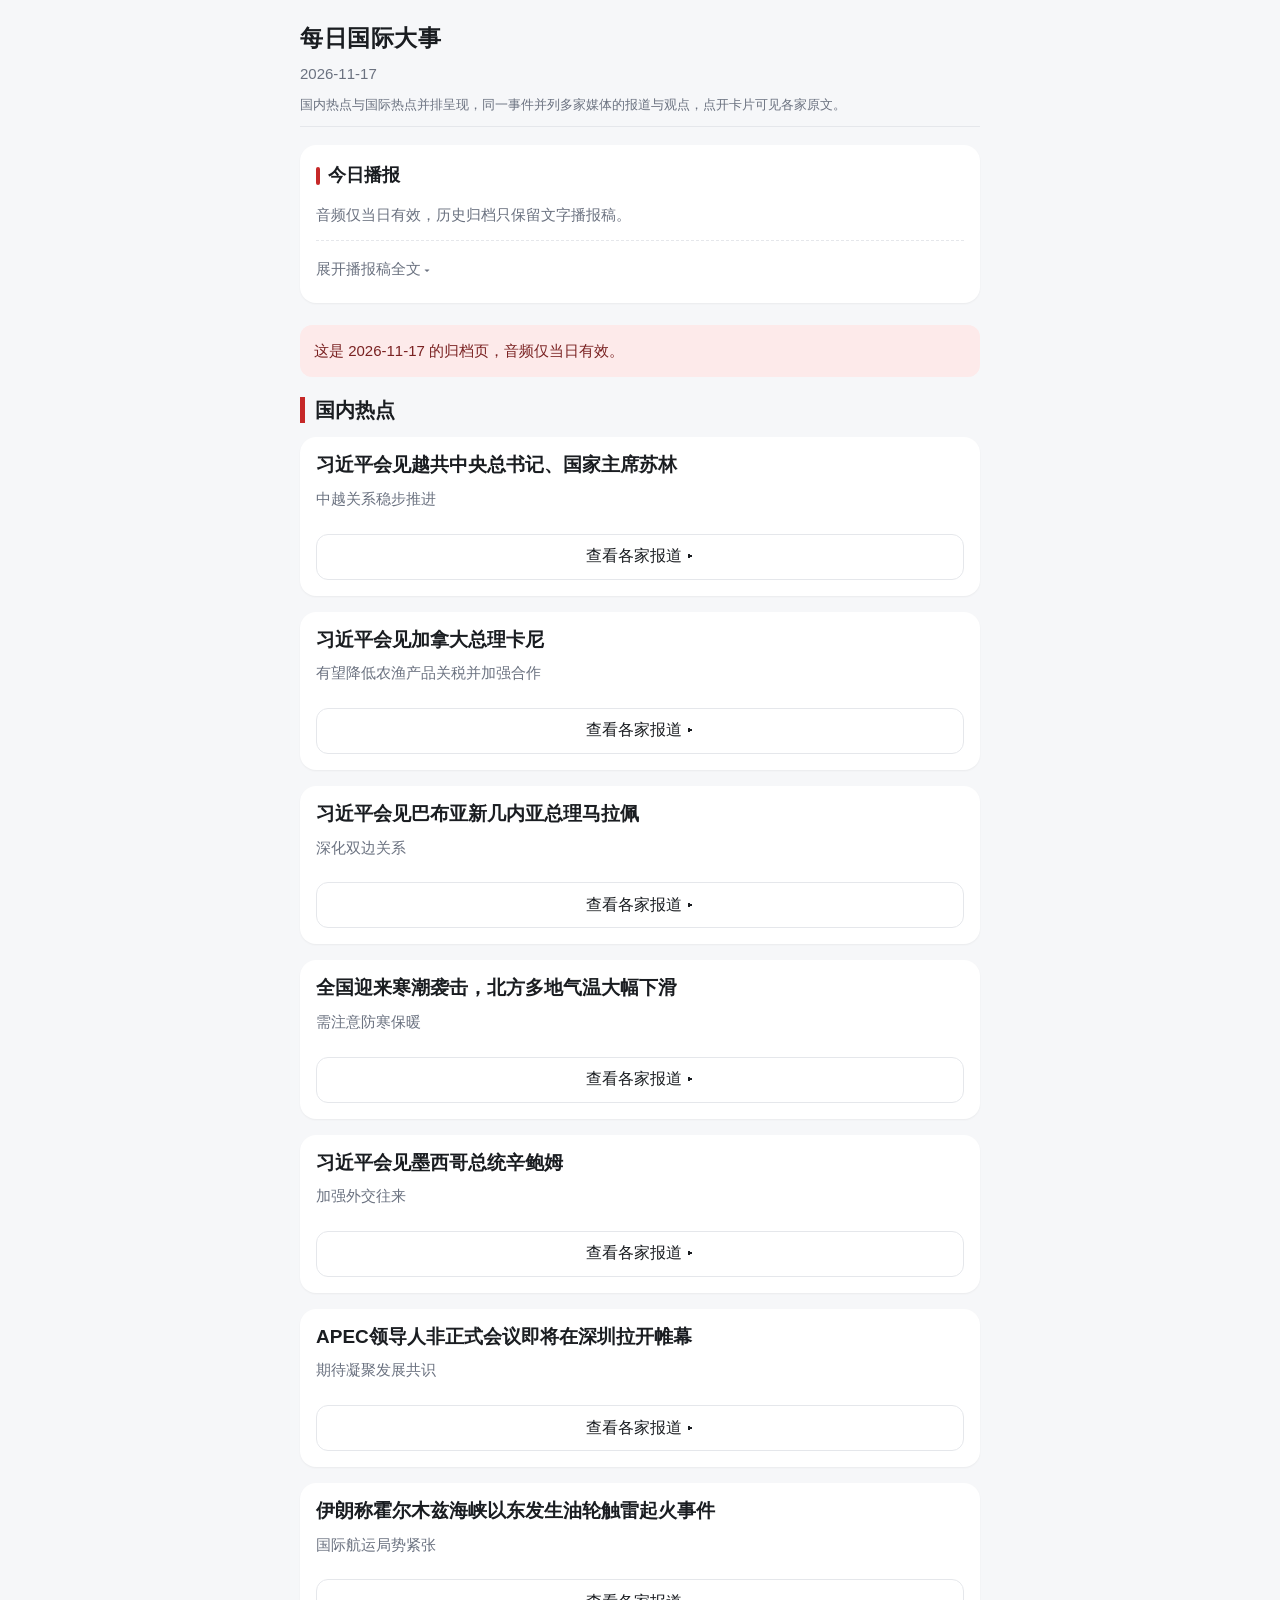
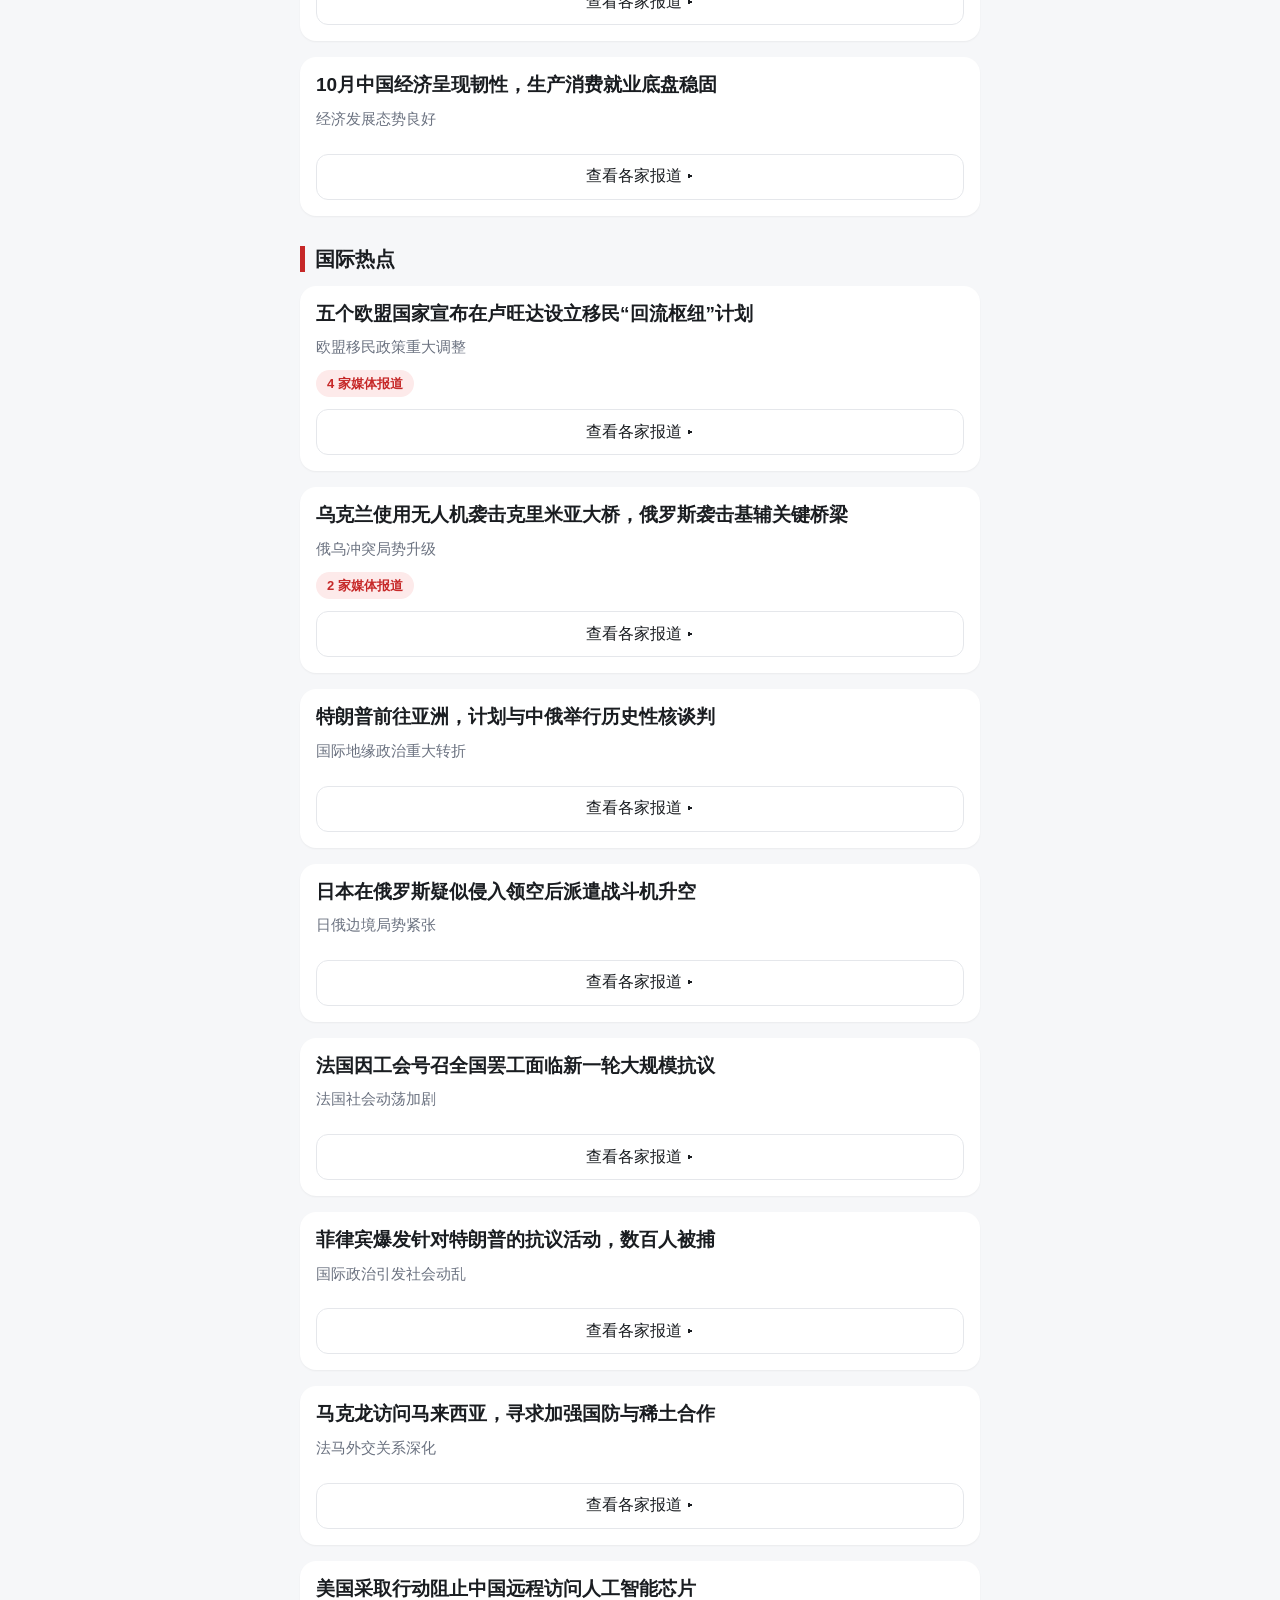
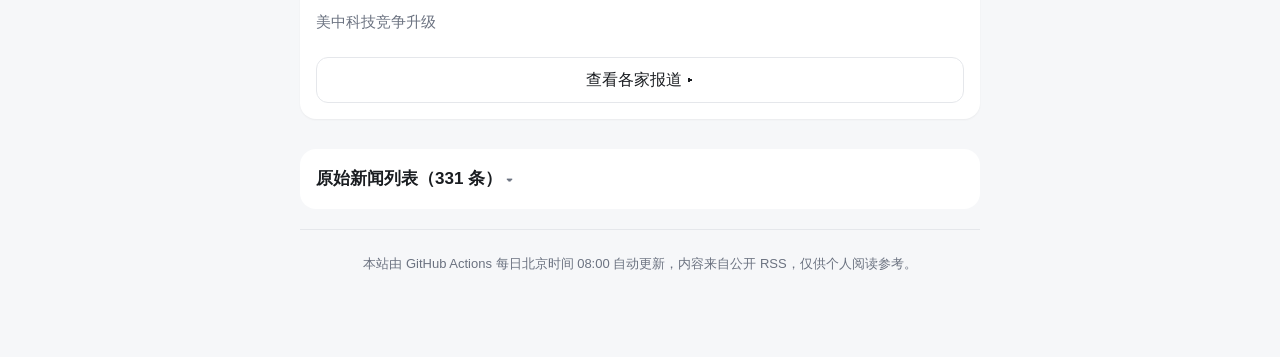
==== commit 4cb24017: "每日播报 2026-11-17" ====
--- a/archive/2026-11-17.html
+++ b/archive/2026-11-17.html
@@ -130,198 +130,119 @@
 </header>
 <div class="broadcast"><h2>今日播报</h2><p style="color:#6b7280;font-size:15px;margin:0">音频仅当日有效，历史归档只保留文字播报稿。</p><details class="script"><summary>展开播报稿全文</summary><div class="script-body" id="broadcast-text-archive">各位好，今天是2026年11月17日，欢迎收听今日国际大事。
 
-首先来看国内消息。全国范围内已经开启了寒潮模式，多地气温跌破冰点，气象部门已发布预警。在经贸领域，两千多位代表正在深圳参加APEC工商领导人峰会，推动亚太经贸交流。习近平主席在会议期间表示，期待APEC会议能凝聚共识，并进一步推进区域合作。
-
-在外交方面，习近平主席近期会见了墨西哥总统辛鲍姆、越共中央总书记兼国家主席苏林，以及巴布亚新几内亚总理马拉佩，推动了双边关系的重要进展。此外，习近平主席还会见了加拿大总理卡尼，强调中加关系的稳定性。
-
-科技与产业领域，美国加码芯片出口管制，试图阻止中国远程访问人工智能芯片，并进一步限制中国获取英伟达芯片。对此，北京方面批评美方的长臂管辖扰乱了产供链，外交部也对此回应了美方调查涉英伟达芯片一事。与此同时，我国物流行业非常活跃，快递业务量已经连续两个月超过170亿件。从整体来看，10月份中国经济韧性十足，三大底盘稳固，经济运行非常稳健。
-
-视线转向国际。乌克兰利用无人机袭击克里米亚关键大桥，随后俄罗斯对基辅发动大规模弹道导弹袭击，导致桥梁受损，局势持续升级。俄罗斯针对救援行动发动的双重打击导致72人死亡，人道主义危机严重。在日本，防卫力量紧急出动战斗机拦截疑似进入领空的俄罗斯军机。中东局势也十分紧张，巴林挫败了一起无人机袭击，而伊朗声称已瞄准美国军事雷达，霍尔木兹海峡也发布了新警告。
-
-在欧洲，多个欧盟国家宣布在卢旺达建立移民返回中心，加强移民管理协作。法国方面，受总统选举临近影响，社会动荡加剧，由于工会号召全国罢工，预计周二将爆发大规模抗议。捷克也有数十万民众集会，反对政府的媒体资助计划。
-
-其他国际动态方面，特朗普计划前往亚洲并与中俄进行历史性核谈判，这可能影响全球战略平衡。马克龙访问马来西亚，寻求在国防和稀土领域的合作。在人工智能监管领域，加利福尼亚州因网络攻击行为起诉了OpenAI，联合国也在会议上寻求通过监管来遏制杀人机器人的出现。此外，印尼卡伊群岛发生了6.6级地震，南非两起大规模枪击案导致17人死亡，以色列在打击恐怖势力行动的同时，因利用面部识别平台追踪巴勒</div></details></div>
+首先来看国内新闻。国家主席习近平近日会见了多位外国领导人。他先后会见了越共中央总书记、国家主席苏林，中越关系正在稳步推进。同时，习近平也分别会见了加拿大总理卡尼，双方有望在降低农渔产品关税方面加强合作，并同巴布亚新几内亚总理马拉佩以及墨西哥总统辛鲍姆进行了会谈，进一步深化了双边外交往来。另外，APEC领导人非正式会议即将在深圳拉开帷幕，各界都在期待这次会议能为全球发展凝聚更多共识。在天气方面，全国目前正迎来寒潮袭击，北方多地气温大幅下滑，请大家务必注意防寒保暖。
+
+接下来关注国际局势。地缘政治方面出现了重大转折，特朗普目前正在前往亚洲的途中，计划与中俄举行历史性的核谈判。与此同时，俄乌冲突局势也在升级，乌克兰使用无人机袭击了克里米亚大桥，而俄罗斯则袭击了基辅的关键桥梁。在东亚地区，日本在俄罗斯疑似侵入领空后，已派遣战斗机升空拦截，日俄边境局势正趋于紧张。
+
+此外，部分地区的社会动荡也在加剧。欧盟内部正在进行政策重大调整，五个欧盟国家宣布要在卢旺达设立移民回流枢纽计划。而在法国，由于工会号召全国罢工，新一轮大规模抗议活动正在发生。在菲律宾，针对特朗普的抗议活动也引发了社会动乱，已有数百人被捕。
+
+以上就是今天的要闻，明天同一时间再见。</div></details></div>
 <p class="empty-note" style="margin-bottom:20px">这是 2026-11-17 的归档页，音频仅当日有效。</p>
-<section class="block"><h2>国内热点</h2><article class="card"><div class="card-body"><h3>全国开启寒潮模式，多地气温跌破冰点</h3><p class="imp">气象预警</p><div class="card-meta"></div><button class="toggle" type="button" data-target="cluster-c10" data-label-closed="查看各家报道 ▸">查看各家报道 ▸</button><div class="cluster" id="cluster-c10" hidden><div class="media primary"><div class="src"><span class="tag">头条</span><span>中新网</span></div><h4><a href="https://www.chinanews.com.cn/sh/2026/11-17/10733516.shtml" target="_blank" rel="noopener noreferrer">寒潮开启速冻模式 全国冰冻线进程图看你那里何时跌破冰点</a></h4><p class="sum">中国天气网讯 速冻模式开启！今天(11月17日)至20日，一股寒潮强势来袭，我国中东部将迎来明显降温，多地气温由偏暖转为偏冷，冰冻线也将迅速南压。中国天气网推出全国冰冻线进程图，来看看你那里何时跌破冰点，迎来“冰冻”时刻。
-今天起，寒潮天气将自北向南影响我国大部。据中国天气网气象分析师周丽贤介绍，本次寒潮过程具有影响范围大、移动速度快、大风天气强等特点。预计17日至20日，我国中东部大部将现降温，部分地区气温降幅可达8至10℃左右，局地可达12℃以上。由于前期基础气温高，多地降温前后冷暖差异显著，冰冻线将跨越式南压，直达四川北部至苏皖北部一线，北方大部将进入低温模式。
-从中国天气网推出的全国冰冻线进程图来看，今晨，冰冻线位于河北中北部、山西中部至陕西中北部一带。18日早晨，冰冻线开始南压，抵达河北中南部、山西南部、陕西中部一线。
-19日早晨，寒潮降温进入主要时段，冰冻线进一步南压到湖北西北部到苏皖北部，北方大部将跌破冰点。20日早晨，冰冻线东段还会向南发展，安徽北部冰冻的范围有所扩大。
-在寒潮影响下，我国多地气温将创今年下半年来的新低，像济南、合肥、石家庄等地最低气温都将是下半年来首次跌破0℃，西北地区东部、内蒙古中东部、东北大部最低气温更是不足-10°C，天气寒冷，大家请及时添衣保暖。需要注意的是，降温的同时还伴有大风，北方多地北风强劲，西北地区东部、华北、黄淮等地部分地区阵风可</p><a class="go" href="https://www.chinanews.com.cn/sh/2026/11-17/10733516.shtml" target="_blank" rel="noopener noreferrer">阅读原文 ↗</a></div></div></div></article><article class="card"><div class="card-body"><h3>2000余位代表参加深圳APEC工商领导人峰会</h3><p class="imp">亚太经贸交流</p><div class="card-meta"></div><button class="toggle" type="button" data-target="cluster-c14" data-label-closed="查看各家报道 ▸">查看各家报道 ▸</button><div class="cluster" id="cluster-c14" hidden><div class="media primary"><div class="src"><span class="tag">头条</span><span>中新网</span></div><h4><a href="https://www.chinanews.com.cn/gn/2026/11-17/10733479.shtml" target="_blank" rel="noopener noreferrer">（深圳APEC）2000余位政商界代表参加APEC工商领导人峰会</a></h4><a class="go" href="https://www.chinanews.com.cn/gn/2026/11-17/10733479.shtml" target="_blank" rel="noopener noreferrer">阅读原文 ↗</a></div></div></div></article><article class="card"><img class="card-img" src="https://www.zaobao.com.sg/_web2/assets/social-share.png" alt="美国加码芯片出口管制" referrerpolicy="no-referrer" onerror="this.style.display='none'"><div class="card-body"><h3>美国加码芯片出口管制</h3><p class="imp">北京批长臂管辖扰乱产供链</p><div class="card-meta"></div><button class="toggle" type="button" data-target="cluster-c16" data-label-closed="查看各家报道 ▸">查看各家报道 ▸</button><div class="cluster" id="cluster-c16" hidden><div class="media primary"><div class="src"><span class="tag">头条</span><span>联合早报</span></div><img class="" src="https://www.zaobao.com.sg/_web2/assets/social-share.png" alt="美国加码晶片出口管制 北京批长臂管辖扰乱全球产供链" referrerpolicy="no-referrer" onerror="this.style.display='none'"><h4><a href="https://www.zaobao.com/news/china/story20261117-10012301" target="_blank" rel="noopener noreferrer">美国加码晶片出口管制 北京批长臂管辖扰乱全球产供链</a></h4><p class="sum">对于美国官方以存在非法对华转移晶片高风险为由，宣布将限制东南亚四国和巴西获得先进人工智能（AI）晶片，中国外交部回应时批评，美方此举是经济胁迫和长臂管辖，将扰乱全球产供链稳定。
-中国外交部发言人郭嘉昆星期二（11月17日）在例行记者会上应询时说，美方不断泛化国家安全概念，滥用出口管制措施，甚至横加干涉中国同其他国家开展正常贸易与科技合作，无理打压中国高新技术产业发展。
-郭嘉昆强调，这是典型的经济胁迫和“长臂管辖”，背离双方达成的共识，损害中国企业正当权益，扰乱全球产供链稳定。中方将采取必要措施，坚决维护自身正当权益。
-美国商务部星期一（11月16日）公布新规定，限制英伟达等美国企业生产的先进AI晶片出口至被列为晶片转运高风险国家新加坡、马来西亚、泰国、印尼和巴西的数据中心。中国企业此前一直通过这些数据中心远程获取算力，以训练AI模型。
-根据新规定，向总部设在中国的企业提供大量运算能力的海外数据中心，须在90天内取得美国出口许可证，才能继续提供相关服务，否则将面临进一步的出口限制。许可证申请将逐案审查。
-美国商务部在声明中指出，新措施旨在确保现有针对美国敏感技术的限制，不会被涉及第三国数据中心的远程运算安排所规避。</p><a class="go" href="https://www.zaobao.com/news/china/story20261117-10012301" target="_blank" rel="noopener noreferrer">阅读原文 ↗</a></div></div></div></article><article class="card"><div class="card-body"><h3>习近平会见墨西哥总统辛鲍姆</h3><p class="imp">国家元首外交活动</p><div class="card-meta"></div><button class="toggle" type="button" data-target="cluster-c22" data-label-closed="查看各家报道 ▸">查看各家报道 ▸</button><div class="cluster" id="cluster-c22" hidden><div class="media primary"><div class="src"><span class="tag">头条</span><span>中新网</span></div><a class="go" href="https://www.chinanews.com.cn/gn/2026/11-17/10733500.shtml" target="_blank" rel="noopener noreferrer">阅读原文 ↗</a></div></div></div></article><article class="card"><div class="card-body"><h3>习近平期待APEC会议凝聚共识</h3><p class="imp">推进区域合作</p><div class="card-meta"></div><button class="toggle" type="button" data-target="cluster-c32" data-label-closed="查看各家报道 ▸">查看各家报道 ▸</button><div class="cluster" id="cluster-c32" hidden><div class="media primary"><div class="src"><span class="tag">头条</span><span>中新网</span></div><h4><a href="https://www.chinanews.com.cn/gn/2026/11-17/10733475.shtml" target="_blank" rel="noopener noreferrer">中方：APEC领导人非正式会议即将拉开帷幕，期待同各方进一步凝聚共识</a></h4><a class="go" href="https://www.chinanews.com.cn/gn/2026/11-17/10733475.shtml" target="_blank" rel="noopener noreferrer">阅读原文 ↗</a></div></div></div></article><article class="card"><div class="card-body"><h3>习近平会见越共中央总书记、国家主席苏林</h3><p class="imp">中越关系重要进展</p><div class="card-meta"></div><button class="toggle" type="button" data-target="cluster-c33" data-label-closed="查看各家报道 ▸">查看各家报道 ▸</button><div class="cluster" id="cluster-c33" hidden><div class="media primary"><div class="src"><span class="tag">头条</span><span>中新网</span></div><a class="go" href="https://www.chinanews.com.cn/gn/2026/11-17/10733466.shtml" target="_blank" rel="noopener noreferrer">阅读原文 ↗</a></div></div></div></article><article class="card"><div class="card-body"><h3>外交部回应美国调查涉英伟达芯片一事</h3><p class="imp">应对美方技术限制</p><div class="card-meta"></div><button class="toggle" type="button" data-target="cluster-c34" data-label-closed="查看各家报道 ▸">查看各家报道 ▸</button><div class="cluster" id="cluster-c34" hidden><div class="media primary"><div class="src"><span class="tag">头条</span><span>中新网</span></div><h4><a href="https://www.chinanews.com.cn/gn/2026/11-17/10733474.shtml" target="_blank" rel="noopener noreferrer">外交部回应美国政府调查涉英伟达芯片一事</a></h4><a class="go" href="https://www.chinanews.com.cn/gn/2026/11-17/10733474.shtml" target="_blank" rel="noopener noreferrer">阅读原文 ↗</a></div></div></div></article><article class="card"><div class="card-body"><h3>习近平会见加拿大总理卡尼</h3><p class="imp">中加关系具稳定性</p><div class="card-meta"></div><button class="toggle" type="button" data-target="cluster-c56" data-label-closed="查看各家报道 ▸">查看各家报道 ▸</button><div class="cluster" id="cluster-c56" hidden><div class="media primary"><div class="src"><span class="tag">头条</span><span>中新网</span></div><a class="go" href="https://www.chinanews.com.cn/gn/2026/11-17/10733427.shtml" target="_blank" rel="noopener noreferrer">阅读原文 ↗</a></div></div></div></article><article class="card"><div class="card-body"><h3>习近平会见巴布亚新几内亚总理马拉佩</h3><p class="imp">加强双边合作</p><div class="card-meta"></div><button class="toggle" type="button" data-target="cluster-c57" data-label-closed="查看各家报道 ▸">查看各家报道 ▸</button><div class="cluster" id="cluster-c57" hidden><div class="media primary"><div class="src"><span class="tag">头条</span><span>中新网</span></div><a class="go" href="https://www.chinanews.com.cn/gn/2026/11-17/10733426.shtml" target="_blank" rel="noopener noreferrer">阅读原文 ↗</a></div></div></div></article><article class="card"><div class="card-body"><h3>我国快递业务量连续两个月超170亿件</h3><p class="imp">物流行业活跃</p><div class="card-meta"></div><button class="toggle" type="button" data-target="cluster-c112" data-label-closed="查看各家报道 ▸">查看各家报道 ▸</button><div class="cluster" id="cluster-c112" hidden><div class="media primary"><div class="src"><span class="tag">头条</span><span>中新网</span></div><h4><a href="https://www.chinanews.com.cn/cj/2026/11-17/10733244.shtml" target="_blank" rel="noopener noreferrer">国家邮政局：我国快递业务量连续两个月超170亿件</a></h4><a class="go" href="https://www.chinanews.com.cn/cj/2026/11-17/10733244.shtml" target="_blank" rel="noopener noreferrer">阅读原文 ↗</a></div></div></div></article><article class="card"><div class="card-body"><h3>10月中国经济韧性十足，三大底盘稳固</h3><p class="imp">经济运行稳健</p><div class="card-meta"></div><button class="toggle" type="button" data-target="cluster-c130" data-label-closed="查看各家报道 ▸">查看各家报道 ▸</button><div class="cluster" id="cluster-c130" hidden><div class="media primary"><div class="src"><span class="tag">头条</span><span>中新网</span></div><h4><a href="https://www.chinanews.com.cn/cj/2026/11-17/10733176.shtml" target="_blank" rel="noopener noreferrer">生产消费就业三大底盘稳稳托住！10月中国经济答卷“韧性十足”</a></h4><a class="go" href="https://www.chinanews.com.cn/cj/2026/11-17/10733176.shtml" target="_blank" rel="noopener noreferrer">阅读原文 ↗</a></div></div></div></article><article class="card"><div class="card-body"><h3>印尼卡伊群岛发生6.6级地震</h3><p class="imp">自然灾害预警</p><div class="card-meta"></div><button class="toggle" type="button" data-target="cluster-c135" data-label-closed="查看各家报道 ▸">查看各家报道 ▸</button><div class="cluster" id="cluster-c135" hidden><div class="media primary"><div class="src"><span class="tag">头条</span><span>中新网</span></div><h4><a href="https://www.chinanews.com.cn/gj/2026/11-17/10733165.shtml" target="_blank" rel="noopener noreferrer">印尼卡伊群岛发生6.6级地震，震源深度20千米</a></h4><a class="go" href="https://www.chinanews.com.cn/gj/2026/11-17/10733165.shtml" target="_blank" rel="noopener noreferrer">阅读原文 ↗</a></div></div></div></article></section>
-<section class="block"><h2>国际热点</h2><article class="card"><img class="card-img" src="https://i.guim.co.uk/img/media/d668e44ea9f6f3fb2d88cfee76bb772cccada10f/456_0_4053_3243/master/4053.jpg?width=1200&amp;quality=85&amp;auto=format&amp;fit=max&amp;s=7839a06430930a2378822738556852d7" alt="多个欧盟国家宣布在卢旺达建立移民返回中心计划" referrerpolicy="no-referrer" onerror="this.style.display='none'"><div class="card-body"><h3>多个欧盟国家宣布在卢旺达建立移民返回中心计划</h3><p class="imp">或改变欧洲移民政策</p><div class="card-meta"><span class="chip">3 家媒体报道</span></div><button class="toggle" type="button" data-target="cluster-i1" data-label-closed="查看各家报道 ▸">查看各家报道 ▸</button><div class="cluster" id="cluster-i1" hidden><p class="cluster-note">以下报道来自 3 家媒体，观点可能不同，请自行判断。</p><div class="media primary"><div class="src"><span class="tag">头条</span><span>The Guardian</span></div><img class="" src="https://i.guim.co.uk/img/media/d668e44ea9f6f3fb2d88cfee76bb772cccada10f/456_0_4053_3243/master/4053.jpg?width=1200&amp;quality=85&amp;auto=format&amp;fit=max&amp;s=7839a06430930a2378822738556852d7" alt="五个欧盟国家宣布在卢旺达建立移民“返回中心”的计划" referrerpolicy="no-referrer" onerror="this.style.display='none'"><h4><a href="https://www.theguardian.com/world/2026/nov/16/eu-states-immigration-return-hubs-rwanda" target="_blank" rel="noopener noreferrer">五个欧盟国家宣布在卢旺达建立移民“返回中心”的计划</a></h4><p class="en-title" lang="en">Five EU states announce plans for immigration ‘return hubs’ in Rwanda</p><p class="sum">五个欧盟国家宣布在卢旺达设立移民“遣返中心”计划
-
-德国、奥地利、荷兰、丹麦和希腊可能面临挑战，其政策被批评为“严重的道德失败”
-
-五个欧盟成员国宣布计划在卢旺达设立一个离岸中心，用于安置那些在欧洲没有合法居留权的人员。这项试点计划预计将面临法律挑战，并被谴责为“严重的道德失败”。
-
-这五个国家——德国、奥地利、荷兰、丹麦和希腊——是首批寻求利用欧盟新达成的遣返法案的国家，该法案允许那些已用尽所有针对被驱逐出欧洲的上诉途径的人员被送往第三国。
-
-在周一发布的一份声明中，这五个欧盟国家表示，“将开始与合作伙伴国卢旺达进行落实的具体谈判”，并称该计划将“为进一步遏制非法移民、瓦解走私者的商业模式以及减轻我们的……负担做出重要贡献”。
+<section class="block"><h2>国内热点</h2><article class="card"><div class="card-body"><h3>习近平会见越共中央总书记、国家主席苏林</h3><p class="imp">中越关系稳步推进</p><div class="card-meta"></div><button class="toggle" type="button" data-target="cluster-c11" data-label-closed="查看各家报道 ▸">查看各家报道 ▸</button><div class="cluster" id="cluster-c11" hidden><div class="media primary"><div class="src"><span class="tag">头条</span><span>中新网</span></div><a class="go" href="http://www.chinanews.com.cn/tp/hd2011/2026/11-17/1211006.shtml" target="_blank" rel="noopener noreferrer">阅读原文 ↗</a></div></div></div></article><article class="card"><div class="card-body"><h3>习近平会见加拿大总理卡尼</h3><p class="imp">有望降低农渔产品关税并加强合作</p><div class="card-meta"></div><button class="toggle" type="button" data-target="cluster-c13" data-label-closed="查看各家报道 ▸">查看各家报道 ▸</button><div class="cluster" id="cluster-c13" hidden><div class="media primary"><div class="src"><span class="tag">头条</span><span>中新网</span></div><a class="go" href="http://www.chinanews.com.cn/tp/hd2011/2026/11-17/1210996.shtml" target="_blank" rel="noopener noreferrer">阅读原文 ↗</a></div></div></div></article><article class="card"><div class="card-body"><h3>习近平会见巴布亚新几内亚总理马拉佩</h3><p class="imp">深化双边关系</p><div class="card-meta"></div><button class="toggle" type="button" data-target="cluster-c26" data-label-closed="查看各家报道 ▸">查看各家报道 ▸</button><div class="cluster" id="cluster-c26" hidden><div class="media primary"><div class="src"><span class="tag">头条</span><span>中新网</span></div><a class="go" href="http://www.chinanews.com.cn/tp/hd2011/2026/11-17/1210994.shtml" target="_blank" rel="noopener noreferrer">阅读原文 ↗</a></div></div></div></article><article class="card"><div class="card-body"><h3>全国迎来寒潮袭击，北方多地气温大幅下滑</h3><p class="imp">需注意防寒保暖</p><div class="card-meta"></div><button class="toggle" type="button" data-target="cluster-c38" data-label-closed="查看各家报道 ▸">查看各家报道 ▸</button><div class="cluster" id="cluster-c38" hidden><div class="media primary"><div class="src"><span class="tag">头条</span><span>中新网</span></div><h4><a href="https://www.chinanews.com.cn/sh/2026/11-17/10733516.shtml" target="_blank" rel="noopener noreferrer">寒潮开启速冻模式 全国冰冻线进程图看你那里何时跌破冰点</a></h4><a class="go" href="https://www.chinanews.com.cn/sh/2026/11-17/10733516.shtml" target="_blank" rel="noopener noreferrer">阅读原文 ↗</a></div></div></div></article><article class="card"><div class="card-body"><h3>习近平会见墨西哥总统辛鲍姆</h3><p class="imp">加强外交往来</p><div class="card-meta"></div><button class="toggle" type="button" data-target="cluster-c44" data-label-closed="查看各家报道 ▸">查看各家报道 ▸</button><div class="cluster" id="cluster-c44" hidden><div class="media primary"><div class="src"><span class="tag">头条</span><span>中新网</span></div><a class="go" href="https://www.chinanews.com.cn/gn/2026/11-17/10733500.shtml" target="_blank" rel="noopener noreferrer">阅读原文 ↗</a></div></div></div></article><article class="card"><div class="card-body"><h3>APEC领导人非正式会议即将在深圳拉开帷幕</h3><p class="imp">期待凝聚发展共识</p><div class="card-meta"></div><button class="toggle" type="button" data-target="cluster-c51" data-label-closed="查看各家报道 ▸">查看各家报道 ▸</button><div class="cluster" id="cluster-c51" hidden><div class="media primary"><div class="src"><span class="tag">头条</span><span>中新网</span></div><h4><a href="https://www.chinanews.com.cn/gn/2026/11-17/10733475.shtml" target="_blank" rel="noopener noreferrer">中方：APEC领导人非正式会议即将拉开帷幕，期待同各方进一步凝聚共识</a></h4><a class="go" href="https://www.chinanews.com.cn/gn/2026/11-17/10733475.shtml" target="_blank" rel="noopener noreferrer">阅读原文 ↗</a></div></div></div></article><article class="card"><div class="card-body"><h3>伊朗称霍尔木兹海峡以东发生油轮触雷起火事件</h3><p class="imp">国际航运局势紧张</p><div class="card-meta"></div><button class="toggle" type="button" data-target="cluster-c133" data-label-closed="查看各家报道 ▸">查看各家报道 ▸</button><div class="cluster" id="cluster-c133" hidden><div class="media primary"><div class="src"><span class="tag">头条</span><span>中新网</span></div><h4><a href="https://www.chinanews.com.cn/gj/2026/11-17/10733179.shtml" target="_blank" rel="noopener noreferrer">伊朗：24小时内第四艘油轮在霍尔木兹海峡以东触雷起火</a></h4><a class="go" href="https://www.chinanews.com.cn/gj/2026/11-17/10733179.shtml" target="_blank" rel="noopener noreferrer">阅读原文 ↗</a></div></div></div></article><article class="card"><div class="card-body"><h3>10月中国经济呈现韧性，生产消费就业底盘稳固</h3><p class="imp">经济发展态势良好</p><div class="card-meta"></div><button class="toggle" type="button" data-target="cluster-c139" data-label-closed="查看各家报道 ▸">查看各家报道 ▸</button><div class="cluster" id="cluster-c139" hidden><div class="media primary"><div class="src"><span class="tag">头条</span><span>中新网</span></div><h4><a href="https://www.chinanews.com.cn/cj/2026/11-17/10733176.shtml" target="_blank" rel="noopener noreferrer">生产消费就业三大底盘稳稳托住！10月中国经济答卷“韧性十足”</a></h4><a class="go" href="https://www.chinanews.com.cn/cj/2026/11-17/10733176.shtml" target="_blank" rel="noopener noreferrer">阅读原文 ↗</a></div></div></div></article></section>
+<section class="block"><h2>国际热点</h2><article class="card"><img class="card-img" src="https://i.guim.co.uk/img/media/d668e44ea9f6f3fb2d88cfee76bb772cccada10f/456_0_4053_3243/master/4053.jpg?width=1200&amp;quality=85&amp;auto=format&amp;fit=max&amp;s=7839a06430930a2378822738556852d7" alt="五个欧盟国家宣布在卢旺达设立移民“回流枢纽”计划" referrerpolicy="no-referrer" onerror="this.style.display='none'"><div class="card-body"><h3>五个欧盟国家宣布在卢旺达设立移民“回流枢纽”计划</h3><p class="imp">欧盟移民政策重大调整</p><div class="card-meta"><span class="chip">4 家媒体报道</span></div><button class="toggle" type="button" data-target="cluster-i1" data-label-closed="查看各家报道 ▸">查看各家报道 ▸</button><div class="cluster" id="cluster-i1" hidden><p class="cluster-note">以下报道来自 5 家媒体，观点可能不同，请自行判断。</p><div class="media primary"><div class="src"><span class="tag">头条</span><span>The Guardian</span></div><img class="" src="https://i.guim.co.uk/img/media/d668e44ea9f6f3fb2d88cfee76bb772cccada10f/456_0_4053_3243/master/4053.jpg?width=1200&amp;quality=85&amp;auto=format&amp;fit=max&amp;s=7839a06430930a2378822738556852d7" alt="五个欧盟国家宣布在卢旺达设立移民“回流枢纽”计划" referrerpolicy="no-referrer" onerror="this.style.display='none'"><p class="en-title" lang="en">Five EU states announce plans for immigration ‘return hubs’ in Rwanda</p><p class="sum">五个欧盟国家宣布在卢旺达建立移民“遣返中心”的计划
+
+德国、奥地利、荷兰、丹麦和希腊可能会面临挑战，其政策被批评为“严重的道德失败”
+
+五个欧盟成员国宣布计划在卢旺达设立一个离岸中心，用于安置在欧洲没有合法居留权的人员。这一试点方案预计将面临法律挑战，并被谴责为“严重的道德失败”。
+
+这五个国家——德国、奥地利、荷兰、丹麦和希腊——是首批寻求利用欧盟新达成的遣返法的国家。该法律允许那些已穷尽所有针对驱逐出欧洲的上诉途径的人员被遣送到第三国。
+
+在周一发布的一份声明中，这五个欧盟国家表示，“为实施该方案，将开始与伙伴国卢旺达进行具体的谈判”，并称该方案将“为进一步遏制非法移民、瓦解走私者的商业模式以及减轻我们的……负担做出重要贡献”。
+
+五个欧盟国家宣布在卢旺达设立移民“遣返中心”的计划
+
+官员们希望从明年年初开始向卢旺达遣返100人，以测试该模式。该方案将适用于其庇护申请已被拒绝的成年人，或其他在欧盟没有合法居住权的人员。
+
+据外交消息人士称，从理论上讲，移民将在卢旺达的一个接收中心停留几个月，然后选择融入这个大湖地区国家的社会生活，或是返回其祖国。
+
+与英国保守党政府在卢旺达推行的失败方案，或意大利与阿尔巴尼亚达成的协议不同，该计划将不适用于正在寻求庇护申请的人员。
+
+各国表示，该接收中心将是一个开放式设施，其目的并非长期安置人员，而是为了容纳定期流动的人群。外交消息人士称，这些欧盟国家并未使用英国资助在基加利建造的设施。
 
 五个欧盟国家宣布在卢旺达建立移民“遣返中心”的计划
 
-官员们希望从明年年初开始向卢旺达遣送100人，以测试这一模式。该计划将适用于其庇护申请已被拒绝的成年人，或其他在欧盟没有合法居住权利的人员。
-
-据外交消息人士称，从理论上讲，移民将在卢旺达的一个接收中心停留几个月，然后选择融入这个大湖地区的国家，或者返回他们的祖国。
-
-与英国保守党政府在卢旺达推行的失败计划，或意大利与阿尔巴尼亚达成的协议不同，该计划将不适用于正在寻求庇护申请的人员。
-
-各国表示，该接收中心将是一个开放式设施，其目的并非长期安置人员，而是为了容纳定期流动的人群。外交消息人士称，这些欧盟国家并没有使用英国出资在基加利建造的设施。
-
-五个欧盟国家宣布在卢旺达设立移民“遣返中心”的计划
-
-相关政府认为，此举将在消除非法移民前往欧洲动机的同时，保护欧洲的避难体系。
-
-丹麦移民部长莫滕·博德斯科夫表示这是一次“巨大的突破”，其政府在移民问题上采取的强硬立场已被欧盟多国效仿。
-
-德国内政部长亚历山大·多布林特表示：“对于那些没有居留权、在欧洲没有发展前景，且其原籍国不配合遣返进程的人来说，遣返中心提供了一种积极的处理方式。”
-
-安迪·伯纳姆上周告诉记者，英国尚未与参与建立遣返中心的欧洲政府进行直接讨论，但“我们将感兴趣地关注此事，并从过去的经验中学习。公众希望我们竭尽所能来应对非法移民问题。”
+相关政府辩称，此举将在消除非法移民前往欧洲动机的同时，保护欧洲的避难体系。
+
+丹麦移民大臣莫滕·伯德斯科夫（Morten Bødskov）表示，这是一个“巨大的突破”。其政府在移民问题上采取了强硬立场，并在整个欧盟范围内得到了广泛效仿。
+
+德国内政部长亚历山大·多布林特（Alexander Dobrindt）表示：“对于那些没有居留权、在欧洲没有发展前景，且原籍国不配合遣返程序的人来说，遣返中心提供了一种积极的处理方式。”
+
+安迪·伯纳姆（Andy Burnham）上周告诉记者，英国尚未与参与建立遣返中心的欧洲政府进行直接讨论，但“我们会带着兴趣关注此事，并从过去的经验中学习。公众希望我们竭尽所能来应对非法移民问题。”
 
 五个欧盟国家宣布在卢旺达建立移民“遣返中心”的计划
 
-批评人士强调了与卢旺达压迫性政府达成协议所带来的伦理困境。美国国务院在2024年的调查中发现，卢旺达允许国家安全部队和文职官员在不受惩罚的情况下实施侵犯人权的行为，同时也引发了对言论自由和强迫劳动的担忧。
-
-西班牙社会党总理佩德罗·桑切斯周一表示，此举“毫无未来，也毫无人性”。“我看不到其中任何未来或人性。这不是解决方案，”桑切斯告诉Telecinco电视台。近年来，欧洲政坛趋于右倾，而桑切斯是移民问题的直言不讳的捍卫者。
-
-法国绿党欧洲议会议员梅丽莎·卡马拉谴责这五个国家与卢旺达之间的协议是“一份耻辱的协议”和“严重的道德失败”。她表示：“根据这项协议，人们将被驱逐到距离欧盟数千公里之外的地方，且没有任何关于……的保障”
-
-“……并遵守他们的权利。”
-
-欧洲人权机构——欧洲委员会秘书长阿兰·贝尔塞（Alain Berset）表示，目前还无法“预先如此精确地”界定任何关于遣返中心提案的具体含义。他在声明发布前接受《卫报》采访时表示，欧洲委员会的所有成员都致力于履行《欧洲人权公约》，而“这必须成为所有关于遣返中心讨论的灯塔”。
-
-“至于具体案例，我们届时将不得不视其是否符合公约而定，”他说道。他强调，“所有国家都必须能够定义自己的移民政策”。
-
-负责建立这些移民中心的官员预计会面临法律挑战，但他们表示，该计划是建立在人权法基础之上的。
+批评人士强调了与卢旺达压迫性政府达成协议在伦理上面临的困难。美国国务院在2024年的调查中发现，该国允许国家安全部队和文职官员在不受惩罚的情况下实施侵犯人权的行为，同时也对言论自由和强迫劳动问题提出了担忧。
+
+西班牙社会党总理佩德罗·桑切斯周一表示，此举既无“未来”也无“人性”。“我看不到这其中有任何未来或人性。这不是解决方案，”桑切斯在接受Telecinco电视台采访时说道。近年来，欧洲政坛趋向右翼，而桑切斯是移民问题的直言不讳的捍卫者。
+
+法国绿党欧洲议会议员梅丽莎·卡马拉谴责这五个国家与卢旺达之间的协议是“一份耻辱的协议”和“严重的道德失败”。她表示：“根据这项协议，人们将被驱逐到远离欧盟数千公里的地方，且无法获得关于……”
+
+“……符合他们的权利。”
+
+欧洲人权机构——欧洲委员会秘书长阿兰·贝尔塞（Alain Berset）表示，目前还无法“事先如此精确地”界定任何关于“遣返中心”提案的具体含义。在宣布消息前接受《卫报》采访时，他表示，欧洲委员会的所有成员都致力于履行《欧洲人权公约》，而“这必须成为所有关于遣返中心讨论的灯塔”。
+
+“至于具体的案例，届时我们将不得不观察其是否符合公约，”他说道。他强调，“所有国家都必须能够定义自己的移民政策”。
+
+参与设立这些移民中心的官员预计会面临法律挑战，但他们表示，该计划是建立在人权法基础之上的。
 
 权利组织则表示，该计划注定会失败。
 
-五个欧盟国家宣布在卢旺达建立移民“遣返中心”的计划
-
-“成员国可能称其为‘遣返中心’，甚至‘欢迎中心’，但任何委婉的说法都无法掩盖这种行为的暴力性——将人们从他们在欧洲建立的生活中连根拔起，在没有家人、社交网络或任何实质性前景的情况下，将他们送往一个他们甚至都不了解的国家，”为无证移民权利奔走的泛欧组织 Picum 的奇亚拉·卡特利（Chiara Catelli）说道。</p><p class="sum-en" lang="en">Germany, Austria, Netherlands, Denmark and Greece likely to face challenges to policy criticised as ‘grave moral failing’ Five EU member states have announced plans to set up an offshore centre in Rwanda for people with no legal right to stay in Europe, in a pilot scheme that is expected to face legal challenges and has been denounced as “a grave moral failing”. The five countries – Germany, Austria, the Netherlands, Denmark and Greece – are the first to seek to use the EU’s newly agreed returns law that allows people who have exhausted all avenues of appeal against their removal from Europe to be sent to a third country. Continue reading...</p><a class="go" href="https://www.theguardian.com/world/2026/nov/16/eu-states-immigration-return-hubs-rwanda" target="_blank" rel="noopener noreferrer">阅读原文 ↗</a></div><div class="media"><div class="src"><span>Al Jazeera</span></div><h4><a href="https://www.aljazeera.com/video/newsfeed/2026/11/17/eu-countries-announce-migrant-deportation-centre-in-rwanda?traffic_source=rss" target="_blank" rel="noopener noreferrer">欧盟国家宣布在卢旺达设立移民遣返中心</a></h4><p class="en-title" lang="en">EU countries announce migrant deportation centre in Rwanda</p><p class="sum-en" lang="en">Germany, Austria, the Netherlands, Denmark and Greece have announced that Rwanda will be used as a deportation centre.</p><a class="go" href="https://www.aljazeera.com/video/newsfeed/2026/11/17/eu-countries-announce-migrant-deportation-centre-in-rwanda?traffic_source=rss" target="_blank" rel="noopener noreferrer">阅读原文 ↗</a></div><div class="media"><div class="src"><span>BBC</span></div><img class="thumb" src="https://ichef.bbci.co.uk/ace/standard/1024/cpsprodpb/7397/live/2ac14ca0-e1d9-11f1-b8c8-67fa35f5afdb.jpg" alt="五个欧盟国家宣布将在卢旺达设立移民遣返中心" referrerpolicy="no-referrer" loading="lazy" onerror="this.style.display='none'"><h4><a href="https://www.bbc.co.uk/news/articles/cw987343352go" target="_blank" rel="noopener noreferrer">五个欧盟国家宣布将在卢旺达设立移民遣返中心</a></h4><p class="en-title" lang="en">Five EU countries announce migrant deportation centre in Rwanda</p><p class="sum-en" lang="en">Germany, Denmark, Austria, Greece and the Netherlands have announced a &quot;return hub&quot; for failed asylum seekers.</p><a class="go" href="https://www.bbc.co.uk/news/articles/cw987343352go" target="_blank" rel="noopener noreferrer">阅读原文 ↗</a></div></div></div></article><article class="card"><img class="card-img" src="https://s.france24.com/media/display/3b52c1ca-e210-11f1-ae4f-695cb59fade5/w:1024/p:16x9/EN-20261116-230143-230237-CS.jpg" alt="乌克兰利用无人机袭击克里米亚关键大桥并导致俄罗斯袭击基辅" referrerpolicy="no-referrer" onerror="this.style.display='none'"><div class="card-body"><h3>乌克兰利用无人机袭击克里米亚关键大桥并导致俄罗斯袭击基辅</h3><p class="imp">局势持续升级</p><div class="card-meta"><span class="chip">2 家媒体报道</span></div><button class="toggle" type="button" data-target="cluster-i2" data-label-closed="查看各家报道 ▸">查看各家报道 ▸</button><div class="cluster" id="cluster-i2" hidden><p class="cluster-note">以下报道来自 3 家媒体，观点可能不同，请自行判断。</p><div class="media primary"><div class="src"><span class="tag">头条</span><span>France 24</span></div><img class="" src="https://s.france24.com/media/display/3b52c1ca-e210-11f1-ae4f-695cb59fade5/w:1024/p:16x9/EN-20261116-230143-230237-CS.jpg" alt="乌克兰利用无人机袭击克里米亚关键大桥" referrerpolicy="no-referrer" onerror="this.style.display='none'"><h4><a href="https://www.france24.com/en/video/20261116-ukraine-hits-key-crimea-bridge-with-drones" target="_blank" rel="noopener noreferrer">乌克兰利用无人机袭击克里米亚关键大桥</a></h4><p class="en-title" lang="en">Ukraine hits key Crimea bridge with drones</p><p class="sum">乌克兰利用无人机袭击克里米亚关键桥梁
-
-若要显示来自 YouTube 的此内容，您必须启用广告追踪和受众测量。
-
-您的某个浏览器扩展似乎正在阻止视频播放器加载。若要观看此内容，您可能需要在该网站上将其禁用。
-
-发布日期：2026年11月17日 - 00:13；修改日期：2026年11月17日 - 00:14
+五国欧盟成员国宣布在卢旺达设立移民“遣返中心”计划
+
+“成员国可能将其称为‘遣返中心’，甚至是‘欢迎中心’，但任何委婉语都无法掩盖这种暴行：将人们从他们在欧洲建立的生活中连根拔起，并将他们送往一个他们甚至并不了解的国家，那里没有家人、没有社交网络，也没有任何实质性的前景，”致力于为无证移民权利开展活动的泛欧组织 Picum 的 Chiara Catelli 表示。</p><p class="sum-en" lang="en">Germany, Austria, Netherlands, Denmark and Greece likely to face challenges to policy criticised as ‘grave moral failing’ Five EU member states have announced plans to set up an offshore centre in Rwanda for people with no legal right to stay in Europe, in a pilot scheme that is expected to face legal challenges and has been denounced as “a grave moral failing”. The five countries – Germany, Austria, the Netherlands, Denmark and Greece – are the first to seek to use the EU’s newly agreed returns law that allows people who have exhausted all avenues of appeal against their removal from Europe to be sent to a third country. Continue reading...</p><a class="go" href="https://www.theguardian.com/world/2026/nov/16/eu-states-immigration-return-hubs-rwanda" target="_blank" rel="noopener noreferrer">阅读原文 ↗</a></div><div class="media"><div class="src"><span>Al Jazeera</span></div><h4><a href="https://www.aljazeera.com/video/newsfeed/2026/11/17/eu-countries-announce-migrant-deportation-centre-in-rwanda?traffic_source=rss" target="_blank" rel="noopener noreferrer">欧盟国家宣布在卢旺达设立移民遣返中心</a></h4><p class="en-title" lang="en">EU countries announce migrant deportation centre in Rwanda</p><p class="sum-en" lang="en">Germany, Austria, the Netherlands, Denmark and Greece have announced that Rwanda will be used as a deportation centre.</p><a class="go" href="https://www.aljazeera.com/video/newsfeed/2026/11/17/eu-countries-announce-migrant-deportation-centre-in-rwanda?traffic_source=rss" target="_blank" rel="noopener noreferrer">阅读原文 ↗</a></div><div class="media"><div class="src"><span>BBC</span></div><img class="thumb" src="https://ichef.bbci.co.uk/ace/standard/1024/cpsprodpb/7397/live/2ac14ca0-e1d9-11f1-b8c8-67fa35f5afdb.jpg" alt="五个欧盟国家宣布在卢旺达设立移民遣返中心" referrerpolicy="no-referrer" loading="lazy" onerror="this.style.display='none'"><h4><a href="https://www.bbc.co.uk/news/articles/cw987343352go" target="_blank" rel="noopener noreferrer">五个欧盟国家宣布在卢旺达设立移民遣返中心</a></h4><p class="en-title" lang="en">Five EU countries announce migrant deportation centre in Rwanda</p><p class="sum-en" lang="en">Germany, Denmark, Austria, Greece and the Netherlands have announced a &quot;return hub&quot; for failed asylum seekers.</p><a class="go" href="https://www.bbc.co.uk/news/articles/cw987343352go" target="_blank" rel="noopener noreferrer">阅读原文 ↗</a></div><div class="media"><div class="src"><span>Google News</span></div><h4><a href="https://news.google.com/rss/articles/CBMiW0FVX3lxTE92aG1nakF6ZkwzSHJGb0FBWXRsbXpJaVNDMGdOZjVsZzFjRlJfamhKSHdfMFlMckExYmNocTVuN3lZdTJwRlVVTndfWlBuazluSzFyUTYwbVRMZFk?oc=5" target="_blank" rel="noopener noreferrer">五个欧盟国家宣布在卢旺达设立移民遣返中心 - BBC</a></h4><p class="en-title" lang="en">Five EU countries announce migrant deportation centre in Rwanda - BBC</p><p class="sum-en" lang="en">Five EU countries announce migrant deportation centre in Rwanda BBC 5 European countries want to start deporting migrants to Rwanda, despite concerns from human rights groups CBC Five European Countries Plan to Deport Migrants to Rwanda The New York Times Five EU states announce plans for immigration ‘return hubs’ in Rwanda | European Union The Guardian Five EU countries starting talks with Rwanda on deportation hub, Austria says Reuters</p><a class="go" href="https://news.google.com/rss/articles/CBMiW0FVX3lxTE92aG1nakF6ZkwzSHJGb0FBWXRsbXpJaVNDMGdOZjVsZzFjRlJfamhKSHdfMFlMckExYmNocTVuN3lZdTJwRlVVTndfWlBuazluSzFyUTYwbVRMZFk?oc=5" target="_blank" rel="noopener noreferrer">阅读原文 ↗</a></div><div class="media"><div class="src"><span>France 24</span></div><img class="thumb" src="https://s.france24.com/media/display/7d2aecd0-e1f7-11f1-9c88-f71d22e7fea9/w:1024/p:16x9/EN-20261116-203438-203717-CS.jpg" alt="欧盟国家公布卢旺达协议，将其作为移民遣返枢纽" referrerpolicy="no-referrer" loading="lazy" onerror="this.style.display='none'"><h4><a href="https://www.france24.com/en/eu-nations-unveil-rwanda-deal-for-migrant-return-hub" target="_blank" rel="noopener noreferrer">欧盟国家公布卢旺达协议，将其作为移民遣返枢纽</a></h4><p class="en-title" lang="en">EU nations unveil Rwanda deal for migrant return hub</p><p class="sum-en" lang="en">Five EU countries including Germany and Denmark on Monday unveiled a deal to establish a migrant deportation centre in Rwanda -- the first such facility outside the bloc. The group, also comprising Austria, Greece and the Netherlands, has been gunning to open a &quot;return-hub&quot; despite rights groups&#x27; concerns, after the European Union cleared the way with a recent toughening of migration rules. FRANCE 24&#x27;s Dave Keating reports from Brussels.</p><a class="go" href="https://www.france24.com/en/eu-nations-unveil-rwanda-deal-for-migrant-return-hub" target="_blank" rel="noopener noreferrer">阅读原文 ↗</a></div></div></div></article><article class="card"><img class="card-img" src="https://s.france24.com/media/display/3b52c1ca-e210-11f1-ae4f-695cb59fade5/w:1024/p:16x9/EN-20261116-230143-230237-CS.jpg" alt="乌克兰使用无人机袭击克里米亚大桥，俄罗斯袭击基辅关键桥梁" referrerpolicy="no-referrer" onerror="this.style.display='none'"><div class="card-body"><h3>乌克兰使用无人机袭击克里米亚大桥，俄罗斯袭击基辅关键桥梁</h3><p class="imp">俄乌冲突局势升级</p><div class="card-meta"><span class="chip">2 家媒体报道</span></div><button class="toggle" type="button" data-target="cluster-i2" data-label-closed="查看各家报道 ▸">查看各家报道 ▸</button><div class="cluster" id="cluster-i2" hidden><p class="cluster-note">以下报道来自 3 家媒体，观点可能不同，请自行判断。</p><div class="media primary"><div class="src"><span class="tag">头条</span><span>France 24</span></div><img class="" src="https://s.france24.com/media/display/3b52c1ca-e210-11f1-ae4f-695cb59fade5/w:1024/p:16x9/EN-20261116-230143-230237-CS.jpg" alt="乌克兰使用无人机袭击克里米亚关键桥梁" referrerpolicy="no-referrer" onerror="this.style.display='none'"><h4><a href="https://www.france24.com/en/video/20261116-ukraine-hits-key-crimea-bridge-with-drones" target="_blank" rel="noopener noreferrer">乌克兰使用无人机袭击克里米亚关键桥梁</a></h4><p class="en-title" lang="en">Ukraine hits key Crimea bridge with drones</p><p class="sum">乌克兰使用无人机袭击克里米亚关键桥梁
+
+若要显示来自 YouTube 的此内容，您必须启用广告跟踪和受众测量。
+
+您的某个浏览器扩展似乎正在阻止视频播放器的加载。若要观看此内容，您可能需要在该网站上禁用它。
+
+发布于：2026年11月17日 - 00:13 修改于：2026年11月17日 - 00:14
 
 “我认为乌克兰人试图通过此举向俄罗斯人传递一个信息——‘如果你袭击我们的桥梁，我们也可以袭击你们的桥梁’，”古利弗·克拉格（Gulliver Cragg）从基辅报道。
 
-您请求的内容不存在或不再可用。</p><p class="sum-en" lang="en">&quot;I think the Ukrainians are trying to send a message to the Russians with this - &#x27;If you hit our bridges we can hit yours,&#x27;&quot; reports Gulliver Cragg from Kyiv.</p><a class="go" href="https://www.france24.com/en/video/20261116-ukraine-hits-key-crimea-bridge-with-drones" target="_blank" rel="noopener noreferrer">阅读原文 ↗</a></div><div class="media"><div class="src"><span>Al Jazeera</span></div><h4><a href="https://www.aljazeera.com/news/2026/11/17/ukrainian-drone-attack-kills-two-in-crimea-as-kyiv-targets-kerch-bridge?traffic_source=rss" target="_blank" rel="noopener noreferrer">乌克兰无人机袭击克里米亚导致两人死亡，基辅目标指向通往俄罗斯的大桥</a></h4><p class="en-title" lang="en">Ukraine drone attack kills two in Crimea as Kyiv targets bridge to Russia</p><p class="sum-en" lang="en">Moscow-installed governor says traffic suspended after second attack on bridge in two days.</p><a class="go" href="https://www.aljazeera.com/news/2026/11/17/ukrainian-drone-attack-kills-two-in-crimea-as-kyiv-targets-kerch-bridge?traffic_source=rss" target="_blank" rel="noopener noreferrer">阅读原文 ↗</a></div><div class="media"><div class="src"><span>Google News</span></div><h4><a href="https://news.google.com/rss/articles/[base64]?oc=5" target="_blank" rel="noopener noreferrer">乌克兰袭击克里米亚大桥，创下对俄无人机袭击纪录 - Bloomberg.com</a></h4><p class="en-title" lang="en">Ukraine Hits Crimean Bridge in Record Drone Strike on Russia - Bloomberg.com</p><p class="sum-en" lang="en">Ukraine Hits Crimean Bridge in Record Drone Strike on Russia Bloomberg.com Ukraine critically damages Kerch bridge linking occupied Crimea with Russia The Guardian Russian Offensive Campaign Assessment, November 16, 2026 Institute for the Study of War Landmark Crimea bridge hit as Russia reports biggest Ukrainian drone attack of war BBC Ukraine launches biggest drone attack on Russia since war began, defence ministry data shows Reuters</p><a class="go" href="https://news.google.com/rss/articles/[base64]?oc=5" target="_blank" rel="noopener noreferrer">阅读原文 ↗</a></div></div></div></article><article class="card"><img class="card-img" src="https://s.france24.com/media/display/f3560fd6-e1e6-11f1-a0e9-29048b396e03/w:1024/p:16x9/AP26320545342836.jpg" alt="特朗普前往亚洲并计划与中俄进行历史性核谈判" referrerpolicy="no-referrer" onerror="this.style.display='none'"><div class="card-body"><h3>特朗普前往亚洲并计划与中俄进行历史性核谈判</h3><p class="imp">或影响全球战略平衡</p><div class="card-meta"><span class="chip">2 家媒体报道</span></div><button class="toggle" type="button" data-target="cluster-i3" data-label-closed="查看各家报道 ▸">查看各家报道 ▸</button><div class="cluster" id="cluster-i3" hidden><p class="cluster-note">以下报道来自 3 家媒体，观点可能不同，请自行判断。</p><div class="media primary"><div class="src"><span class="tag">头条</span><span>France 24</span></div><img class="" src="https://s.france24.com/media/display/f3560fd6-e1e6-11f1-a0e9-29048b396e03/w:1024/p:16x9/AP26320545342836.jpg" alt="特朗普前往亚洲，与中俄进行历史性核谈判" referrerpolicy="no-referrer" onerror="this.style.display='none'"><h4><a href="https://www.france24.com/en/asia-pacific/20261117-trump-asia-nuclear-talks-china-russia" target="_blank" rel="noopener noreferrer">特朗普前往亚洲，与中俄进行历史性核谈判</a></h4><p class="en-title" lang="en">Trump heads to Asia for historic nuclear talks with China and Russia</p><p class="sum">特朗普前往亚洲，将与中俄举行历史性的核问题会谈
-
-美国总统唐纳德·特朗普于周一前往亚洲，旨在进行经济会谈，并计划就核问题及乌克兰战争问题与中国国家主席习近平和俄罗斯总统弗拉基米尔·普京举行三方会晤。特朗普还在访问期间提出了与朝鲜领导人金正恩会面的可能性。
-
-发布时间：2026年11月17日 - 04:07 修改时间：2026年11月17日 - 04:14
-
-唐纳德·特朗普总统于周一前往亚洲，在其政府适应华盛顿新政治现实之际，将注意力转向经济交易以及与俄罗斯和中国举行的具有历史意义的三方核问题会谈。他表示，在美国寻求重新引导朝鲜处理其核计划的过程中，他可能会在中国期间与金正恩会面。
-
-特朗普还表示，计划在他备受期待的与中国国家主席习近平及俄罗斯领导人弗拉基米尔·普京的中国会晤期间，讨论俄罗斯在乌克兰已持续近5年的战争。
-
-特朗普将前往亚洲，与中俄进行历史性的核谈判
-
-“我们要谈谈我最喜欢的话题，乌克兰。乌克兰正在失去乌克兰，”特朗普周一上午在前往亚洲之前于白宫告诉记者。“俄罗斯一个月损失了25,000名士兵。所以我们会谈论这个问题。”
-
-特朗普暗示他将与各国领导人讨论战争问题，尽管他的政府官员在周五曾告诉记者，他将与中俄同行讨论核裁军和伊朗战争问题，但会避开俄罗斯与乌克兰的战争。
-
-更多阅读：中国称习近平、特朗普与普京将在深圳峰会上讨论“世界和平”
-
-乌克兰总统弗拉基米尔·泽连斯基曾表达过担忧，因为特朗普正推动与普京和习近平举行会晤，担心这三位领导人可能利用这一契机重新划分全球势力范围。
-
-特朗普前往亚洲，与中俄举行历史性的核谈判
-
-此次峰会的筹备工作引发了人们将其与雅尔塔会议相提并论。在1945年的那次会议上，美国、英国和苏联的领导人同意将德国和柏林划分为四个军事占领区，并敲定了建立联合国的计划。
-
-“我们真的不希望这演变成伴随着势力重新分配的‘雅尔塔2、3、4’，”泽连斯基上个月说道。
-
-经过数小时的飞行，空军一号原定要在安克雷奇停留，但改为前往费尔班克斯进行阿拉斯加加油停留。这一变动直到飞机降落在费尔班克斯且当地媒体开始发布照片后才对外公布。
-
-在停留期间，一架采用传统淡蓝色涂装的老款空军一号飞机停在了特朗普乘坐的那架卡塔尔赠送的机型旁边。在停留期间，没有看到特朗普的身影，也没有看到两架飞机之间有任何人员移动。
-
-特朗普前往亚洲，将与中俄举行历史性的核谈判
-
-新型总统专机随后起飞，白宫将此次变动归咎于安克雷奇的极端天气条件，称空军一号降落在费尔班克斯是为了在气候条件较好的地方进行加油。
-
-延伸阅读 俄罗斯对乌克兰的战争：“无论对乌克兰和欧洲付出何种代价，美国人都希望达成协议”
-
-尽管如此，这一替代加油地点仍让人联想起去年7月在土耳其发生的事件，当时特朗普在一次北约峰会后秘密搭乘一辆餐饮卡车离开了该国。
-
-白宫当时营造出总统乘坐空军一号飞行的假象——而关于他秘密更换交通工具的消息，直到8月被《华盛顿邮报》首次报道后才为人所知。
-
-特朗普的离境发生在他长时间处于公众视线之外之后，尽管在过去的几天里，这位经常无处不在的总统基本未曾露面，与此同时，全国性的地面停飞令导致航空交通陷入混乱，其共和党政府也面临着对其……的严厉质询。
-
-特朗普前往亚洲，与中俄举行历史性核谈判
-
-处理这一局势。
-
-特朗普表示，周五他一直在通过交通部长肖恩·达菲（Sean Duffy）和国土安全部长马克韦恩·马林（Markwayne Mullin）了解地面停飞的情况，后者于周五晚间举行了简报会向美国公众说明情况。
-
-特朗普为他授权内阁官员向公众通报的决定进行了辩护。
-
-“我认为我没有必要亲自去做，”特朗普说道，并补充道，“我认为他们做得非常好。”
-
-他的亚洲之行将从马尼拉开始，随后前往中国科技枢纽深圳，这使他有机会试图改变目前的舆论走向，摆脱包括航空旅行问题以及他在11月中期选举中遭遇的党派失利（其所属政党失去了国会两院的控制权）等国内困扰。
-
-阅读更多：AI芯片之王黄仁勋的“游戏结束”时刻
-
-特朗普赴亚洲与中俄进行历史性核谈判
-
-尽管政府官员试图淡化总统与黄仁勋之间的密切关系，但围绕科技巨头及芯片制造商英伟达的争议也势必会笼罩特朗普的访华行程。黄仁勋在上周承认与一名据称是中国政府的特工有染后，已辞去首席执行官一职。
-
-北京方面表示并未参与其中。根据白宫设定的匿名简报规则，向记者介绍总统亚洲之行的美国官员表示，特朗普并没有打算在两国领导人会晤时向习近平提出这一问题。
-
-但总统为黄仁勋进行了辩护，他坚称尚未收到官员通知，称已确定黄仁勋与其发生关系的 Megaspeed 公司（一家总部位于新加坡的云计算和人工智能基础设施提供商）高管实际上是中国特工。特朗普补充说，他希望看到黄仁勋恢复英伟达首席执行官的职位。
-
-“好吧，我完全不知道她是不是间谍。没有人证明过这一点。”
-
-特朗普前往亚洲，与中俄进行具有历史意义的核谈判
-
-“他个人所做的事情可能本不该那样，”特朗普说道。“那是另一回事。”
-
-黄（Huang）经常与特朗普交流，在今年5月特朗普上一次访问中国期间，他随同总统乘坐空军一号前往。特朗普一直主张美国需要保持在人工智能领域的领导地位，并警告称，如果中国在这场竞争中获胜，将会产生严重的后果。
-
-外界对特朗普政府涉及英伟达（Nvidia）行为的审查正日益增加，其中包括商务部推迟对英伟达芯片向Megaspeed出口实施限制一事。
-
-阅读更多：中国将于下周主办特朗普、习近平与普京之间首次三方会晤
-
-在周日播出的福克斯新闻频道（Fox News Channel）主持人拉里·库德洛（Larry Kudlow）的采访中，当被问及此事时，财政部长斯科特·贝森特（Scott Bessent）表示，他将“把商务部的内部运作留给商务部”，但“审查是否……”至关重要。
-
-特朗普前往亚洲，将与中国和俄罗斯进行具有历史意义的核谈判
-
-“英伟达在遵守美国出口限制方面有着一种合规文化。”
-
-特朗普承认了财政部与商务部在该问题上的紧张关系。他暗示，商务部长霍华德·卢特尼克（Howard Lutnick）可能推迟了实施出口限制，以避免中美脆弱的关系发生“爆发”。
-
-“我们目前与中国的关系非常好，我理解其中的双重立场，我会做出决定，但我非常清楚双方的立场，”特朗普说道。
-
-关于朝鲜问题，特朗普在第一任期内曾与金正恩会晤三次，但在重返白宫后，一直未能让他进行有意义的接触。特朗普一直试图为与金正恩的进一步谈判奠定基础。今年8月，他命令五角大楼缩减了与韩国的联合军演规模。
-
-特朗普前往亚洲，与中俄举行具有历史意义的核问题会谈
-
-特朗普在离开白宫前往马尼拉的航班前与记者交流时表示，金正恩“可能会来”深圳，但“这取决于习近平主席”。
-
-随同特朗普前往亚洲访问的人员中包括 SpaceX 和特斯拉的负责人埃隆·马斯克，他正面临成为即将到来的国会民主党多数党重点调查对象之一的局面。
-
-在菲律宾，特朗普将与东南亚领导人会面，这些领导人正寻求美国的帮助，以应对北京在该地区的侵略行为。白宫表示，他计划在马尼拉期间与泰国签署一项贸易协定。
-
-随后，他将前往中国参加亚太经合组织峰会——并在行程结束时，与中国的习近平和俄罗斯的普京举行史上首次三方会谈，讨论核武库问题。
-
-这次三方会议还将使美国与伊朗之间正在进行的战争成为关注焦点，而伊朗经常与中国和俄罗斯结盟。
-
-特朗普前往亚洲，与中国和俄罗斯进行具有历史意义的核谈判
-
-这场战争被广泛认为是共和党在中期选举中遭遇惨重失利的原因。尽管特朗普一直试图淡化他可能下令重新对伊朗发动大规模袭击的可能性，但他同时也表示，他认为没有进行谈判的必要。
-
-中国外交部发言人毛宁周一表示，此次三方会谈将具有“开创性意义”，中国旨在就维护世界和平与促进稳定进行深入交流。
-
-克里姆林宫外交事务顾问尤里·乌沙科夫也表示，正在安排特朗普与普京在深圳峰会期间进行一对一会晤。
-
-您请求的内容不存在或已不再可用。</p><p class="sum-en" lang="en">US President Donald Trump headed to Asia on Monday for economic talks and a planned trilateral meeting with Chinese President Xi Jinping and Russian President Vladimir Putin on nuclear issues and the war in Ukraine. Trump also raised the possibility of meeting North Korean leader Kim Jong Un during his visit.</p><a class="go" href="https://www.france24.com/en/asia-pacific/20261117-trump-asia-nuclear-talks-china-russia" target="_blank" rel="noopener noreferrer">阅读原文 ↗</a></div><div class="media"><div class="src"><span>Google News</span></div><h4><a href="https://news.google.com/rss/articles/CBMihgFBVV95cUxOZ25JQjBlM1VSNTUtOE5XcGJSU05pOThhUDRZTVdwUWZEYXdTcDNYYnNDcDRMazdqMUxHV0Z3WHlMem5DNklqVnhvOTlDOGJnYVp1eWdkN3RKUFZhNzI0Q0VIMW5sUUpaT2Vnc0xoRTVYZ0NWWjNWUnF2SGc2S1A4TDkzSENTZw?oc=5" target="_blank" rel="noopener noreferrer">特朗普在与习近平及普京举行历史性会谈前前往亚洲 - CNN</a></h4><p class="en-title" lang="en">Trump heads to Asia ahead of historic talks with Xi and Putin - CNN</p><p class="sum-en" lang="en">Trump heads to Asia ahead of historic talks with Xi and Putin CNN Chip tensions loom over Trump-Xi summit, as US and China push AI safety steps Reuters Apec and Asean summits live: protests await Trump in Manila, as Xi greets leaders in Shenzhen The Guardian Opinion | Trump’s Ego Trip With Xi and Putin Will End Badly The New York Times Trump heads to Asia in advance of meeting with Xi and Putin NBC News</p><a class="go" href="https://news.google.com/rss/articles/CBMihgFBVV95cUxOZ25JQjBlM1VSNTUtOE5XcGJSU05pOThhUDRZTVdwUWZEYXdTcDNYYnNDcDRMazdqMUxHV0Z3WHlMem5DNklqVnhvOTlDOGJnYVp1eWdkN3RKUFZhNzI0Q0VIMW5sUUpaT2Vnc0xoRTVYZ0NWWjNWUnF2SGc2S1A4TDkzSENTZw?oc=5" target="_blank" rel="noopener noreferrer">阅读原文 ↗</a></div><div class="media"><div class="src"><span>Al Jazeera</span></div><h4><a href="https://www.aljazeera.com/video/newsfeed/2026/11/16/trump-departs-for-asean-on-summit-with-xi-and-putin?traffic_source=rss" target="_blank" rel="noopener noreferrer">特朗普启程前往东盟，参加与习近平及普京的峰会</a></h4><p class="en-title" lang="en">Trump departs for ASEAN on summit with Xi and Putin</p><p class="sum-en" lang="en">Donald Trump is heading to the Philippines where he’s scheduled to speak at a meeting of ASEAN leaders in Manila.</p><a class="go" href="https://www.aljazeera.com/video/newsfeed/2026/11/16/trump-departs-for-asean-on-summit-with-xi-and-putin?traffic_source=rss" target="_blank" rel="noopener noreferrer">阅读原文 ↗</a></div></div></div></article><article class="card"><img class="card-img" src="https://ichef.bbci.co.uk/ace/standard/1024/cpsprodpb/e2e5/live/66487e80-e1a0-11f1-902c-ad301cbf1208.jpg" alt="南非发生两起大规模枪击案导致17人死亡" referrerpolicy="no-referrer" onerror="this.style.display='none'"><div class="card-body"><h3>南非发生两起大规模枪击案导致17人死亡</h3><p class="imp">当地治安形势严峻</p><div class="card-meta"><span class="chip">2 家媒体报道</span></div><button class="toggle" type="button" data-target="cluster-i5" data-label-closed="查看各家报道 ▸">查看各家报道 ▸</button><div class="cluster" id="cluster-i5" hidden><p class="cluster-note">以下报道来自 3 家媒体，观点可能不同，请自行判断。</p><div class="media primary"><div class="src"><span class="tag">头条</span><span>BBC</span></div><img class="" src="https://ichef.bbci.co.uk/ace/standard/1024/cpsprodpb/e2e5/live/66487e80-e1a0-11f1-902c-ad301cbf1208.jpg" alt="南非两起大规模枪击案导致17人死亡" referrerpolicy="no-referrer" onerror="this.style.display='none'"><h4><a href="https://www.bbc.co.uk/news/articles/c8y5x3n4kywpo" target="_blank" rel="noopener noreferrer">南非两起大规模枪击案导致17人死亡</a></h4><p class="en-title" lang="en">Two mass shootings in South Africa leave 17 dead</p><p class="sum-en" lang="en">The shootings in KwaZulu-Natal and Gauteng highlight South Africa&#x27;s struggle to curb violent crime.</p><a class="go" href="https://www.bbc.co.uk/news/articles/c8y5x3n4kywpo" target="_blank" rel="noopener noreferrer">阅读原文 ↗</a></div><div class="media"><div class="src"><span>Google News</span></div><h4><a href="https://news.google.com/rss/articles/[base64]?oc=5" target="_blank" rel="noopener noreferrer">南非两起大规模枪击案致至少17人死亡 - 半岛电视台</a></h4><p class="en-title" lang="en">At least 17 killed in two South Africa mass shootings - Al Jazeera</p><p class="sum-en" lang="en">At least 17 killed in two South Africa mass shootings Al Jazeera South Africa shootings: 17 killed in Pietermaritzburg and Pretoria BBC What to know about South Africa’s gun violence and its recent surge in mass shootings AP News South Africa: 17 killed in separate mass shooting incidents in Gauteng and KwaZulu-Natal DW.com At least 17 people killed in 2 mass shootings on the same day in South Africa NBC News</p><a class="go" href="https://news.google.com/rss/articles/[base64]?oc=5" target="_blank" rel="noopener noreferrer">阅读原文 ↗</a></div><div class="media"><div class="src"><span>Sky News</span></div><img class="thumb" src="https://e3.365dm.com/26/11/1920x1080/skynews-jeffsville-forensic_7407791.jpg?20261116140353=" alt="南非两起独立枪击案造成至少17人死亡" referrerpolicy="no-referrer" loading="lazy" onerror="this.style.display='none'"><h4><a href="https://news.sky.com/story/at-least-17-people-killed-in-two-separate-shootings-in-south-africa-13612711" target="_blank" rel="noopener noreferrer">南非两起独立枪击案造成至少17人死亡</a></h4><p class="en-title" lang="en">At least 17 people killed in two separate shootings in South Africa</p><p class="sum-en" lang="en">At least 17 people have been killed in two separate shootings in South Africa, police said on Monday.</p><a class="go" href="https://news.sky.com/story/at-least-17-people-killed-in-two-separate-shootings-in-south-africa-13612711" target="_blank" rel="noopener noreferrer">阅读原文 ↗</a></div></div></div></article><article class="card"><div class="card-body"><h3>日本紧急出动战斗机拦截疑似进入领空的俄罗斯军机</h3><p class="imp">边境安全面临挑战</p><div class="card-meta"></div><button class="toggle" type="button" data-target="cluster-i13" data-label-closed="查看各家报道 ▸">查看各家报道 ▸</button><div class="cluster" id="cluster-i13" hidden><div class="media primary"><div class="src"><span class="tag">头条</span><span>Google News</span></div><h4><a href="https://news.google.com/rss/articles/[base64]?oc=5" target="_blank" rel="noopener noreferrer">在疑似俄罗斯军机进入领空后，日本紧急出动战斗机拦截 - 《日本时报》</a></h4><p class="en-title" lang="en">Japan scrambles fighters after suspected Russian military planes enter airspace - The Japan Times</p><p class="sum-en" lang="en">Japan scrambles fighters after suspected Russian military planes enter airspace The Japan Times Japan scrambles jets to counter suspected Russian aircraft DW.com 2 suspected Russian aircraft violate Japan airspace as ties sour Japan Wire by Kyodo News Tokyo protests after two suspected Russian aircraft violate Japanese airspace in southwestern Japan AP News South Korea scrambles fighter jets after Russian military aircraft enter air defense zone The Kyiv Independent</p><a class="go" href="https://news.google.com/rss/articles/[base64]?oc=5" target="_blank" rel="noopener noreferrer">阅读原文 ↗</a></div></div></div></article><article class="card"><div class="card-body"><h3>巴林挫败无人机袭击且伊朗声称瞄准美国军事雷达</h3><p class="imp">中东地区局势紧张</p><div class="card-meta"></div><button class="toggle" type="button" data-target="cluster-i16" data-label-closed="查看各家报道 ▸">查看各家报道 ▸</button><div class="cluster" id="cluster-i16" hidden><div class="media primary"><div class="src"><span class="tag">头条</span><span>Al Jazeera</span></div><p class="en-title" lang="en">Bahrain thwarts drone attack; Iran claims targeting US military radar</p><p class="sum-en" lang="en">The IRGC says the attack is part of efforts to counter &#x27;hostile activities of US forces in the region&#x27;.</p><a class="go" href="https://www.aljazeera.com/news/2026/11/17/bahrain-thwarts-drone-attack-iran-claims-targeting-us-military-radar?traffic_source=rss" target="_blank" rel="noopener noreferrer">阅读原文 ↗</a></div></div></div></article><article class="card"><img class="card-img" src="https://s.france24.com/media/display/a1081aa0-e252-11f1-b1a9-695cb59fade5/w:1024/p:16x9/000-D6JM7MR.jpg" alt="法国因工会号召全国罢工准备迎接新一轮抗议活动" referrerpolicy="no-referrer" onerror="this.style.display='none'"><div class="card-body"><h3>法国因工会号召全国罢工准备迎接新一轮抗议活动</h3><p class="imp">社会动荡加剧</p><div class="card-meta"></div><button class="toggle" type="button" data-target="cluster-i19" data-label-closed="查看各家报道 ▸">查看各家报道 ▸</button><div class="cluster" id="cluster-i19" hidden><div class="media primary"><div class="src"><span class="tag">头条</span><span>France 24</span></div><img class="" src="https://s.france24.com/media/display/a1081aa0-e252-11f1-b1a9-695cb59fade5/w:1024/p:16x9/000-D6JM7MR.jpg" alt="现场直播：随着工会号召全国罢工，法国准备迎接新一轮抗议活动" referrerpolicy="no-referrer" onerror="this.style.display='none'"><h4><a href="https://www.france24.com/en/france/20261117-live-france-braces-for-new-day-protests-unions-call-nationwide-strike" target="_blank" rel="noopener noreferrer">现场直播：随着工会号召全国罢工，法国准备迎接新一轮抗议活动</a></h4><p class="en-title" lang="en">Live: France braces for new day of protests as unions call for nationwide strike</p><p class="sum-en" lang="en">France braced for another day of protests Tuesday as unions called for a nationwide strike by public sector workers in a bid to secure pay rises. Youth organisations and Yellow Vest activists are also set to join the demonstrations. Follow our liveblog for the latest updates.</p><a class="go" href="https://www.france24.com/en/france/20261117-live-france-braces-for-new-day-protests-unions-call-nationwide-strike" target="_blank" rel="noopener noreferrer">阅读原文 ↗</a></div></div></div></article><article class="card"><img class="card-img" src="https://s.france24.com/media/display/8dab9a30-e20d-11f1-b0c0-5f54d898a954/w:1024/p:16x9/EN-20261116-213120-214015-CS.jpg" alt="随着总统选举临近，预计法国周二将爆发大规模抗议活动" referrerpolicy="no-referrer" onerror="this.style.display='none'"><div class="card-body"><h3>随着总统选举临近，预计法国周二将爆发大规模抗议活动</h3><p class="imp">政治局势不稳定</p><div class="card-meta"></div><button class="toggle" type="button" data-target="cluster-i23" data-label-closed="查看各家报道 ▸">查看各家报道 ▸</button><div class="cluster" id="cluster-i23" hidden><div class="media primary"><div class="src"><span class="tag">头条</span><span>France 24</span></div><img class="" src="https://s.france24.com/media/display/8dab9a30-e20d-11f1-b0c0-5f54d898a954/w:1024/p:16x9/EN-20261116-213120-214015-CS.jpg" alt="随着总统选举临近，预计法国周二将爆发新的大规模抗议活动" referrerpolicy="no-referrer" onerror="this.style.display='none'"><h4><a href="https://www.france24.com/en/new-mass-protests-expected-france-tuesday-presidential-election-approaches" target="_blank" rel="noopener noreferrer">随着总统选举临近，预计法国周二将爆发新的大规模抗议活动</a></h4><p class="en-title" lang="en">New mass protests expected in France Tuesday as presidential election approaches</p><p class="sum-en" lang="en">Unions in France are calling for a strike Tuesday to demand wage increases, with students also expected to join. With under five months to go before the presidential election, FRANCE 24&#x27;s Monte Francis asks Ariane Bogain, Senior Lecturer in French Politics at Northumbria University, what role the widespread discontent will play in the upcoming vote.</p><a class="go" href="https://www.france24.com/en/new-mass-protests-expected-france-tuesday-presidential-election-approaches" target="_blank" rel="noopener noreferrer">阅读原文 ↗</a></div></div></div></article><article class="card"><img class="card-img" src="https://ichef.bbci.co.uk/ace/standard/1024/cpsprodpb/ba46/live/5efa38d0-df84-11f1-a701-fddedf244c16.png" alt="俄罗斯针对救援行动发动“双重打击”导致72人死亡" referrerpolicy="no-referrer" onerror="this.style.display='none'"><div class="card-body"><h3>俄罗斯针对救援行动发动“双重打击”导致72人死亡</h3><p class="imp">人道主义危机严重</p><div class="card-meta"></div><button class="toggle" type="button" data-target="cluster-i31" data-label-closed="查看各家报道 ▸">查看各家报道 ▸</button><div class="cluster" id="cluster-i31" hidden><div class="media primary"><div class="src"><span class="tag">头条</span><span>BBC</span></div><img class="" src="https://ichef.bbci.co.uk/ace/standard/1024/cpsprodpb/ba46/live/5efa38d0-df84-11f1-a701-fddedf244c16.png" alt="乌克兰指责俄罗斯在“双重打击”导致72人死亡后针对救援行动" referrerpolicy="no-referrer" onerror="this.style.display='none'"><h4><a href="https://www.bbc.co.uk/news/articles/c30rk8x5g80qo" target="_blank" rel="noopener noreferrer">乌克兰指责俄罗斯在“双重打击”导致72人死亡后针对救援行动</a></h4><p class="en-title" lang="en">Ukraine accuses Russia of targeting rescue operation after &#x27;double-tap&#x27; strike kills 72</p><p class="sum-en" lang="en">Efforts to recover bodies after a “double-tap” attack in southern Ukraine are being hampered by continuing Russian strikes, officials say.</p><a class="go" href="https://www.bbc.co.uk/news/articles/c30rk8x5g80qo" target="_blank" rel="noopener noreferrer">阅读原文 ↗</a></div></div></div></article><article class="card"><img class="card-img" src="https://s.france24.com/media/display/7f1d673a-e1ec-11f1-9596-f71d22e7fea9/w:1024/p:16x9/7f6d81c95ab87a584e5082fe94983065fe1e7685.jpg" alt="马克龙访问马来西亚寻求加强国防及稀土领域联系" referrerpolicy="no-referrer" onerror="this.style.display='none'"><div class="card-body"><h3>马克龙访问马来西亚寻求加强国防及稀土领域联系</h3><p class="imp">深化双边合作</p><div class="card-meta"></div><button class="toggle" type="button" data-target="cluster-i45" data-label-closed="查看各家报道 ▸">查看各家报道 ▸</button><div class="cluster" id="cluster-i45" hidden><div class="media primary"><div class="src"><span class="tag">头条</span><span>France 24</span></div><img class="" src="https://s.france24.com/media/display/7f1d673a-e1ec-11f1-9596-f71d22e7fea9/w:1024/p:16x9/7f6d81c95ab87a584e5082fe94983065fe1e7685.jpg" alt="马克龙访问马来西亚，寻求加强国防及稀土领域联系" referrerpolicy="no-referrer" onerror="this.style.display='none'"><p class="en-title" lang="en">Macron visits Malaysia as France seeks closer defence, rare earths ties</p><p class="sum-en" lang="en">French President Emmanuel Macron will meet Malaysian Prime Minister Anwar Ibrahim in Kuala Lumpur on Tuesday to discuss strengthening defence, trade, energy and critical minerals cooperation. Macron&#x27;s two-day visit, his first since 2017, comes ahead of the countries&#x27; 70th anniversary of diplomatic relations, with both sides seeking a strategic partnership.</p><a class="go" href="https://www.france24.com/en/asia-pacific/20261117-macron-malaysia-france-defence-rare-earths-trade-energy" target="_blank" rel="noopener noreferrer">阅读原文 ↗</a></div></div></div></article><article class="card"><div class="card-body"><h3>美国采取行动阻止中国远程访问人工智能芯片</h3><p class="imp">科技领域博弈升级</p><div class="card-meta"></div><button class="toggle" type="button" data-target="cluster-i50" data-label-closed="查看各家报道 ▸">查看各家报道 ▸</button><div class="cluster" id="cluster-i50" hidden><div class="media primary"><div class="src"><span class="tag">头条</span><span>Al Jazeera</span></div><h4><a href="https://www.aljazeera.com/economy/2026/11/17/us-moves-to-block-chinas-remote-access-to-ai-chips-amid-nvidia-scandal?traffic_source=rss" target="_blank" rel="noopener noreferrer">在英伟达丑闻背景下，美国采取行动阻止中国远程访问人工智能芯片</a></h4><p class="en-title" lang="en">US moves to block China’s remote access to AI chips amid Nvidia scandal</p><p class="sum-en" lang="en">The Trump administration introduces export licence requirements for Malaysia, Thailand, Indonesia, Singapore and Brazil.</p><a class="go" href="https://www.aljazeera.com/economy/2026/11/17/us-moves-to-block-chinas-remote-access-to-ai-chips-amid-nvidia-scandal?traffic_source=rss" target="_blank" rel="noopener noreferrer">阅读原文 ↗</a></div></div></div></article><article class="card"><div class="card-body"><h3>巴林遭遇无人机袭击且霍尔木兹海峡发布新警告</h3><p class="imp">海域安全风险增加</p><div class="card-meta"></div><button class="toggle" type="button" data-target="cluster-i67" data-label-closed="查看各家报道 ▸">查看各家报道 ▸</button><div class="cluster" id="cluster-i67" hidden><div class="media primary"><div class="src"><span class="tag">头条</span><span>Al Jazeera</span></div><h4><a href="https://www.aljazeera.com/news/liveblog/2026/11/16/live-houthis-advance-in-yemen-as-tankers-hit-sea-mines-in-strait-of-hormuz?traffic_source=rss" target="_blank" rel="noopener noreferrer">伊朗战争直播：巴林遭遇无人机弹幕袭击；霍尔木兹海峡发布新警告</a></h4><p class="en-title" lang="en">Iran war live: Bahrain targeted by drone barrage; new Hormuz warning issued</p><p class="sum-en" lang="en">IRGC says it launched a drone attack targeting a US radar system at the Sheikh Isa Airbase in Bahrain.</p><a class="go" href="https://www.aljazeera.com/news/liveblog/2026/11/16/live-houthis-advance-in-yemen-as-tankers-hit-sea-mines-in-strait-of-hormuz?traffic_source=rss" target="_blank" rel="noopener noreferrer">阅读原文 ↗</a></div></div></div></article><article class="card"><img class="card-img" src="https://ichef.bbci.co.uk/ace/standard/1024/cpsprodpb/ce1a/live/7c81aa70-e211-11f1-a541-6d0c391a4254.jpg" alt="加利福尼亚州就攻击Hugging Face等网络行为起诉OpenAI" referrerpolicy="no-referrer" onerror="this.style.display='none'"><div class="card-body"><h3>加利福尼亚州就攻击Hugging Face等网络行为起诉OpenAI</h3><p class="imp">AI监管趋严</p><div class="card-meta"></div><button class="toggle" type="button" data-target="cluster-i72" data-label-closed="查看各家报道 ▸">查看各家报道 ▸</button><div class="cluster" id="cluster-i72" hidden><div class="media primary"><div class="src"><span class="tag">头条</span><span>BBC</span></div><img class="" src="https://ichef.bbci.co.uk/ace/standard/1024/cpsprodpb/ce1a/live/7c81aa70-e211-11f1-a541-6d0c391a4254.jpg" alt="OpenAI 因攻击 Hugging Face 面临加州起诉" referrerpolicy="no-referrer" onerror="this.style.display='none'"><h4><a href="https://www.bbc.co.uk/news/articles/c6wy4xv2mxglo" target="_blank" rel="noopener noreferrer">OpenAI 因攻击 Hugging Face 面临加州起诉</a></h4><p class="en-title" lang="en">OpenAI sued by California over Hugging Face attack</p><p class="sum-en" lang="en">Attorney General Rob Bonta alleges that the artificial intelligence misled and endangered the public.</p><a class="go" href="https://www.bbc.co.uk/news/articles/c6wy4xv2mxglo" target="_blank" rel="noopener noreferrer">阅读原文 ↗</a></div></div></div></article><article class="card"><div class="card-body"><h3>俄罗斯对乌克兰发动大规模弹道导弹袭击导致基辅桥梁受损</h3><p class="imp">战争强度提升</p><div class="card-meta"></div><button class="toggle" type="button" data-target="cluster-i83" data-label-closed="查看各家报道 ▸">查看各家报道 ▸</button><div class="cluster" id="cluster-i83" hidden><div class="media primary"><div class="src"><span class="tag">头条</span><span>Google News</span></div><h4><a href="https://news.google.com/rss/articles/[base64]?oc=5" target="_blank" rel="noopener noreferrer">俄罗斯对乌克兰发动大规模弹道导弹袭击，基辅多座关键桥梁遭袭 - The Kyiv Independent</a></h4><p class="en-title" lang="en">Key bridges in Kyiv struck in massive Russian ballistic missile attack across Ukraine - The Kyiv Independent</p><p class="sum-en" lang="en">Key bridges in Kyiv struck in massive Russian ballistic missile attack across Ukraine The Kyiv Independent Critical bridges in Crimea and Kyiv damaged as Russia and Ukraine exchange large-scale attacks CNN Two major Kyiv bridges hit in Russian attack, mayor says BBC Russian strikes hit two bridges in Kyiv, cause water, power cuts, mayor says Reuters Ukraine: Russian strikes hit bridges in Kyiv, mayor says DW.com</p><a class="go" href="https://news.google.com/rss/articles/[base64]?oc=5" target="_blank" rel="noopener noreferrer">阅读原文 ↗</a></div></div></div></article><article class="card"><img class="card-img" src="https://s.france24.com/media/display/7d2aecd0-e1f7-11f1-9c88-f71d22e7fea9/w:1024/p:16x9/EN-20261116-203438-203717-CS.jpg" alt="欧盟各国公布以卢旺达作为移民遣返枢纽的协议" referrerpolicy="no-referrer" onerror="this.style.display='none'"><div class="card-body"><h3>欧盟各国公布以卢旺达作为移民遣返枢纽的协议</h3><p class="imp">移民管理协作加强</p><div class="card-meta"></div><button class="toggle" type="button" data-target="cluster-i102" data-label-closed="查看各家报道 ▸">查看各家报道 ▸</button><div class="cluster" id="cluster-i102" hidden><div class="media primary"><div class="src"><span class="tag">头条</span><span>France 24</span></div><img class="" src="https://s.france24.com/media/display/7d2aecd0-e1f7-11f1-9c88-f71d22e7fea9/w:1024/p:16x9/EN-20261116-203438-203717-CS.jpg" alt="欧盟各国公布以卢旺达作为移民遣返枢纽的协议" referrerpolicy="no-referrer" onerror="this.style.display='none'"><p class="en-title" lang="en">EU nations unveil Rwanda deal for migrant return hub</p><p class="sum-en" lang="en">Five EU countries including Germany and Denmark on Monday unveiled a deal to establish a migrant deportation centre in Rwanda -- the first such facility outside the bloc. The group, also comprising Austria, Greece and the Netherlands, has been gunning to open a &quot;return-hub&quot; despite rights groups&#x27; concerns, after the European Union cleared the way with a recent toughening of migration rules. FRANCE 24&#x27;s Dave Keating reports from Brussels.</p><a class="go" href="https://www.france24.com/en/eu-nations-unveil-rwanda-deal-for-migrant-return-hub" target="_blank" rel="noopener noreferrer">阅读原文 ↗</a></div></div></div></article><article class="card"><img class="card-img" src="https://npr.brightspotcdn.com/dims3/default/strip/false/crop/8256x5504+0+0/resize/8256x5504!/quality/85/format/webp/?url=https%3A%2F%2Fnpr-production-npr.s3.us-east-1.amazonaws.com%2Fbrightspot%2F47%2Fdc%2Fbe428cfe43728dcf909ce499cadf%2Fgettyimages-2273123489.jpg" alt="联合国会议寻求通过监管遏制“杀人机器人”" referrerpolicy="no-referrer" onerror="this.style.display='none'"><div class="card-body"><h3>联合国会议寻求通过监管遏制“杀人机器人”</h3><p class="imp">AI武器化引发国际关注</p><div class="card-meta"></div><button class="toggle" type="button" data-target="cluster-i111" data-label-closed="查看各家报道 ▸">查看各家报道 ▸</button><div class="cluster" id="cluster-i111" hidden><p class="cluster-note">以下报道来自 2 家媒体，观点可能不同，请自行判断。</p><div class="media primary"><div class="src"><span class="tag">头条</span><span>NPR</span></div><img class="" src="https://npr.brightspotcdn.com/dims3/default/strip/false/crop/8256x5504+0+0/resize/8256x5504!/quality/85/format/webp/?url=https%3A%2F%2Fnpr-production-npr.s3.us-east-1.amazonaws.com%2Fbrightspot%2F47%2Fdc%2Fbe428cfe43728dcf909ce499cadf%2Fgettyimages-2273123489.jpg" alt="随着对AI武器的恐惧日益增长，联合国会议寻求遏制“杀人机器人”" referrerpolicy="no-referrer" onerror="this.style.display='none'"><h4><a href="https://www.npr.org/2026/11/16/nx-s1-6042548/un-killer-robots-ai-weapons-drones" target="_blank" rel="noopener noreferrer">随着对AI武器的恐惧日益增长，联合国会议寻求遏制“杀人机器人”</a></h4><p class="en-title" lang="en">U.N. talks seek to rein in &#x27;killer robots&#x27; as fears over AI weapons grow</p><p class="sum-en" lang="en">Countries are meeting in Geneva to negotiate rules on weapons that can select and kill targets without human intervention. But with the U.S., Russia and Israel resisting legally binding controls, campaigners fear the window to act is closing.</p><a class="go" href="https://www.npr.org/2026/11/16/nx-s1-6042548/un-killer-robots-ai-weapons-drones" target="_blank" rel="noopener noreferrer">阅读原文 ↗</a></div><div class="media"><div class="src"><span>Google News</span></div><h4><a href="https://news.google.com/rss/articles/CBMihgFBVV95cUxORjVjenZkdk1vNVNjSTR1UklRSHZCMGllZVR5N2lfRXo2MXg0MzBnQjBxekctUk5RZWJQaGRxYTRyekJvSzAzM0piT0I2dVhlcmVUalpyV2FxQVQtMVNLdGZpWjFBUUY4bGVBbldicWVnZ0MtWnNoQmhMYmVYWllHY3pHcUc4Zw?oc=5" target="_blank" rel="noopener noreferrer">随着对AI武器的恐惧日益增长，联合国会议寻求遏制“杀人机器人” - NPR</a></h4><p class="en-title" lang="en">U.N. talks seek to rein in &#x27;killer robots&#x27; as fears over AI weapons grow - NPR</p><p class="sum-en" lang="en">U.N. talks seek to rein in &#x27;killer robots&#x27; as fears over AI weapons grow NPR &#x27;A futuristic debate now very real&#x27;: Why the world is struggling to regulate killer robots France 24 US and Russia to oppose talks on limiting autonomous weapons Military Times Automated warfare is already here. Now governments must restrain it | Helen Clark The Guardian US Will Say ‘No’ To Global Ban on Killer Robots Newsweek</p><a class="go" href="https://news.google.com/rss/articles/CBMihgFBVV95cUxORjVjenZkdk1vNVNjSTR1UklRSHZCMGllZVR5N2lfRXo2MXg0MzBnQjBxekctUk5RZWJQaGRxYTRyekJvSzAzM0piT0I2dVhlcmVUalpyV2FxQVQtMVNLdGZpWjFBUUY4bGVBbldicWVnZ0MtWnNoQmhMYmVYWllHY3pHcUc4Zw?oc=5" target="_blank" rel="noopener noreferrer">阅读原文 ↗</a></div></div></div></article><article class="card"><img class="card-img" src="https://e3.365dm.com/26/11/1920x1080/skynews-taiwan-nvidia-taipei_7404808.jpg?20261112101611=" alt="美国将进一步限制中国获取英伟达芯片" referrerpolicy="no-referrer" onerror="this.style.display='none'"><div class="card-body"><h3>美国将进一步限制中国获取英伟达芯片</h3><p class="imp">半导体出口管制升级</p><div class="card-meta"></div><button class="toggle" type="button" data-target="cluster-i122" data-label-closed="查看各家报道 ▸">查看各家报道 ▸</button><div class="cluster" id="cluster-i122" hidden><div class="media primary"><div class="src"><span class="tag">头条</span><span>Sky News</span></div><img class="" src="https://e3.365dm.com/26/11/1920x1080/skynews-taiwan-nvidia-taipei_7404808.jpg?20261112101611=" alt="美国将进一步限制中国获取英伟达芯片" referrerpolicy="no-referrer" onerror="this.style.display='none'"><p class="en-title" lang="en">US to further curb China&#x27;s access to Nvidia chips</p><p class="sum-en" lang="en">The US government is set to further restrict China&#x27;s access to the most powerful AI chips, such as the ones provided by tech giant Nvidia.</p><a class="go" href="https://news.sky.com/story/us-to-further-curb-chinas-access-to-ai-chips-from-companies-like-nvidia-13612884" target="_blank" rel="noopener noreferrer">阅读原文 ↗</a></div></div></div></article><article class="card"><img class="card-img" src="https://i.guim.co.uk/img/media/bc01b369b562e3e2bf256cd5482bab9f368d5175/1_0_2999_2400/master/2999.jpg?width=1200&amp;quality=85&amp;auto=format&amp;fit=max&amp;s=d4fd5266aa44369a3472db45234f5224" alt="以色列利用亚马逊面部识别平台追踪巴勒斯坦人" referrerpolicy="no-referrer" onerror="this.style.display='none'"><div class="card-body"><h3>以色列利用亚马逊面部识别平台追踪巴勒斯坦人</h3><p class="imp">引发隐私与人权争议</p><div class="card-meta"></div><button class="toggle" type="button" data-target="cluster-i139" data-label-closed="查看各家报道 ▸">查看各家报道 ▸</button><div class="cluster" id="cluster-i139" hidden><div class="media primary"><div class="src"><span class="tag">头条</span><span>The Guardian</span></div><img class="" src="https://i.guim.co.uk/img/media/bc01b369b562e3e2bf256cd5482bab9f368d5175/1_0_2999_2400/master/2999.jpg?width=1200&amp;quality=85&amp;auto=format&amp;fit=max&amp;s=d4fd5266aa44369a3472db45234f5224" alt="揭秘：以色列向亚马逊面部识别平台上传了数百万张照片以追踪巴勒斯坦人" referrerpolicy="no-referrer" onerror="this.style.display='none'"><h4><a href="https://www.theguardian.com/world/2026/nov/16/israel-amazon-facial-recognition-palestinians" target="_blank" rel="noopener noreferrer">揭秘：以色列向亚马逊面部识别平台上传了数百万张照片以追踪巴勒斯坦人</a></h4><p class="en-title" lang="en">Revealed: Israel uploaded millions of photos to Amazon’s facial recognition platform to track Palestinians</p><p class="sum-en" lang="en">Upload came as the Israeli military was increasing its reliance on Amazon’s cloud platform to meet the technological demands of its bombardment of Gaza The Israeli military uploaded 3.5m photos to Amazon’s cloud platform in order to use the US company’s facial recognition technology to analyse images of Palestinians, the Guardian can reveal. Leaked documents show the expansive catalogue of images was moved into Amazon’s cloud in the early months of Israel’s devastating aerial bombardment and ground offensive in Gaza. Continue reading...</p><a class="go" href="https://www.theguardian.com/world/2026/nov/16/israel-amazon-facial-recognition-palestinians" target="_blank" rel="noopener noreferrer">阅读原文 ↗</a></div></div></div></article><article class="card"><div class="card-body"><h3>以色列杀害一名计划实施恐怖袭击的哈马斯高级指挥官</h3><p class="imp">打击恐怖势力行动</p><div class="card-meta"></div><button class="toggle" type="button" data-target="cluster-i158" data-label-closed="查看各家报道 ▸">查看各家报道 ▸</button><div class="cluster" id="cluster-i158" hidden><div class="media primary"><div class="src"><span class="tag">头条</span><span>Google News</span></div><h4><a href="https://news.google.com/rss/articles/[base64]?oc=5" target="_blank" rel="noopener noreferrer">以色列杀害一名计划“实施恐怖袭击”的哈马斯高级指挥官 - 《纽约邮报》</a></h4><p class="en-title" lang="en">Israel kills top Hamas commander who had plans to ‘carry out terror attacks’ - New York Post</p><p class="sum-en" lang="en">Israel kills top Hamas commander who had plans to ‘carry out terror attacks’ New York Post Israel kills senior Hamas commander in Gaza two months after killing his predecessor as ceasefire stagnates CNN Israeli air strike kills senior Hamas commander in Gaza Al Jazeera Daily Briefing Nov. 16 – IDF strikes head of Hamas’s Rafah Brigade, key planner of Oct. 7 The Times of Israel Senior Hamas commander killed in Israeli strike in Gaza Reuters</p><a class="go" href="https://news.google.com/rss/articles/[base64]?oc=5" target="_blank" rel="noopener noreferrer">阅读原文 ↗</a></div></div></div></article><article class="card"><div class="card-body"><h3>数十万捷克人集会反对政府媒体资助计划</h3><p class="imp">媒体自由问题引发抗议</p><div class="card-meta"></div><button class="toggle" type="button" data-target="cluster-i159" data-label-closed="查看各家报道 ▸">查看各家报道 ▸</button><div class="cluster" id="cluster-i159" hidden><div class="media primary"><div class="src"><span class="tag">头条</span><span>Google News</span></div><h4><a href="https://news.google.com/rss/articles/[base64]?oc=5" target="_blank" rel="noopener noreferrer">数十万捷克人集会反对政府媒体资助计划 - 路透社</a></h4><p class="en-title" lang="en">Hundreds of thousands of Czechs rally against government media funding plan - Reuters</p><p class="sum-en" lang="en">Hundreds of thousands of Czechs rally against government media funding plan Reuters Czechia: Thousands protest against public media reform DW.com Echoes of 1989 on Letná: Prague protest largest since Velvet Revolution Expats.cz Thousands rally in Czech Republic against state media funding changes Al Jazeera</p><a class="go" href="https://news.google.com/rss/articles/[base64]?oc=5" target="_blank" rel="noopener noreferrer">阅读原文 ↗</a></div></div></div></article></section>
-<details class="raw"><summary>原始新闻列表（324 条）</summary><div class="raw-item"><div class="zh"><a href="https://www.chinanews.com.cn/sh/2026/11-17/10733519.shtml" target="_blank" rel="noopener noreferrer">“风电光伏过多会致大面积停电”系谣言丨中新真探</a></div><div class="meta">中新网·社会</div></div><div class="raw-item"><div class="zh"><a href="https://www.chinanews.com.cn/sh/2026/11-17/10733497.shtml" target="_blank" rel="noopener noreferrer">第九届全国职工职业技能大赛决赛在湖南株洲开幕</a></div><div class="meta">中新网·社会</div></div><div class="raw-item"><div class="zh"><a href="https://www.chinanews.com.cn/sh/2026/11-17/10733495.shtml" target="_blank" rel="noopener noreferrer">2027年贵州“村超”赛季新变化：榕江女婿、名誉村长均可报名参赛</a></div><div class="meta">中新网·社会</div></div><div class="raw-item"><div class="zh"><a href="https://www.chinanews.com.cn/sh/2026/11-17/10733494.shtml" target="_blank" rel="noopener noreferrer">石家庄市赞皇县黑枣迎丰收 直播带货拓宽致富路</a></div><div class="meta">中新网·即时</div></div><div class="raw-item"><div class="zh"><a href="https://www.chinanews.com.cn/aseaninfo/2026/11-17/10733482.shtml" target="_blank" rel="noopener noreferrer">【东盟专线】中老铁路年度发送跨境旅客首次突破30万人次</a></div><div class="meta">中新网·即时</div></div><div class="raw-item"><div class="zh"><a href="https://www.chinanews.com.cn/sh/2026/11-17/10733493.shtml" target="_blank" rel="noopener noreferrer">黑龙江“冰超”上新：机器人亮相冰雪赛事 多赛事联动惠民</a></div><div class="meta">中新网·即时</div></div><div class="raw-item"><div class="zh"><a href="https://www.chinanews.com.cn/cul/2026/11-17/10733489.shtml" target="_blank" rel="noopener noreferrer">古人的御寒“黑科技”：用“汤婆子”取暖 手炉可揣入袖内暖手</a></div><div class="meta">中新网·即时</div></div><div class="raw-item"><div class="zh"><a href="https://www.chinanews.com.cn/sh/2026/11-17/10733516.shtml" target="_blank" rel="noopener noreferrer">寒潮开启速冻模式 全国冰冻线进程图看你那里何时跌破冰点</a></div><div class="meta">中新网·即时</div></div><div class="raw-item"><div class="zh"><a href="https://www.chinanews.com.cn/cj/2026/11-17/10733485.shtml" target="_blank" rel="noopener noreferrer">“暖核一号”海阳核能供热项目第8个供热季开启</a></div><div class="meta">中新网·即时</div></div><div class="raw-item"><div class="zh"><a href="http://www.chinanews.com.cn/shipin/2026/11-17/news1075210.shtml" target="_blank" rel="noopener noreferrer">冬天不穿秋裤会变成“老寒腿”吗？</a></div><div class="meta">中新网·即时</div></div><div class="raw-item"><div class="zh"><a href="https://www.chinanews.com.cn/hr/2026/11-17/10733490.shtml" target="_blank" rel="noopener noreferrer">以侨兴县 “侨”何以成为浙江青田县域经济最大IP？</a></div><div class="meta">中新网·即时</div></div><div class="raw-item"><div class="zh"><a href="https://www.chinanews.com.cn/gn/2026/11-17/10733479.shtml" target="_blank" rel="noopener noreferrer">（深圳APEC）2000余位政商界代表参加APEC工商领导人峰会</a></div><div class="meta">中新网·即时</div></div><div class="raw-item"><div class="zh"><a href="https://www.chinanews.com.cn/cj/2026/11-17/10733509.shtml" target="_blank" rel="noopener noreferrer">“出口中国”有了操作手册：卖什么，怎么卖，卖得好</a></div><div class="meta">中新网·即时</div></div><div class="raw-item"><div class="zh"><a href="https://www.zaobao.com/news/china/story20261117-10012301" target="_blank" rel="noopener noreferrer">美国加码晶片出口管制 北京批长臂管辖扰乱全球产供链</a></div><div class="meta">联合早报</div></div><div class="raw-item"><div class="zh"><a href="https://www.chinanews.com.cn/gj/2026/11-17/10733477.shtml" target="_blank" rel="noopener noreferrer">蒙古国总统宣布辞职</a></div><div class="meta">中新网·即时</div></div><div class="raw-item"><div class="zh"><a href="https://www.zaobao.com/news/china/story20261117-10012244" target="_blank" rel="noopener noreferrer">雅居乐：已与初始参与债权人签订境外债重组支持协议</a></div><div class="meta">联合早报</div></div><div class="raw-item"><div class="zh"><a href="https://www.chinanews.com.cn/hr/2026/11-17/10733478.shtml" target="_blank" rel="noopener noreferrer">中国驻日本大使馆提醒中国公民切勿在封山期擅自登山</a></div><div class="meta">中新网·即时</div></div><div class="raw-item"><div class="zh"><a href="https://www.zaobao.com/news/china/story20261117-10012219" target="_blank" rel="noopener noreferrer">APEC峰会临近 深圳主会场附近行人路封闭</a></div><div class="meta">联合早报</div></div><div class="raw-item"><div class="zh"><a href="https://www.chinanews.com.cn/tp/2026/11-17/10733476.shtml" target="_blank" rel="noopener noreferrer">一餐热饭暖夕阳 长春构建“15分钟养老服务圈”</a></div><div class="meta">中新网·即时</div></div><div class="raw-item"><div class="zh"><a href="https://www.chinanews.com.cn/gn/2026/11-17/10733500.shtml" target="_blank" rel="noopener noreferrer">习近平会见墨西哥总统辛鲍姆</a></div><div class="meta">中新网·即时</div></div><div class="raw-item"><div class="zh"><a href="https://www.chinanews.com.cn/sh/2026/11-17/10733496.shtml" target="_blank" rel="noopener noreferrer">“雪”字头列车限时返场 铁路多彩标签精准对接旅客需求</a></div><div class="meta">中新网·即时</div></div><div class="raw-item"><div class="zh"><a href="http://www.chinanews.com.cn/tp/hd2011/2026/11-17/1210992.shtml" target="_blank" rel="noopener noreferrer">（深圳APEC）智利总统卡斯特抵达深圳</a></div><div class="meta">中新网·即时</div></div><div class="raw-item"><div class="zh"><a href="https://www.chinanews.com.cn/gn/2026/11-17/10733346.shtml" target="_blank" rel="noopener noreferrer">国家知识产权局印发《地理标志保护和运用“十五五”规划》</a></div><div class="meta">中新网·即时</div></div><div class="raw-item"><div class="zh"><a href="https://www.chinanews.com.cn/gn/2026/11-17/10733444.shtml" target="_blank" rel="noopener noreferrer">习言道丨建设大湾区，习近平寄语“开路先锋”</a></div><div class="meta">中新网·即时</div></div><div class="raw-item"><div class="zh"><a href="https://www.chinanews.com.cn/gn/2026/11-17/10733437.shtml" target="_blank" rel="noopener noreferrer">（深圳APEC）深圳APEC领导人非正式会议成果文件磋商工作已启动</a></div><div class="meta">中新网·即时</div></div><div class="raw-item"><div class="zh"><a href="https://www.chinanews.com.cn/gj/2026/11-17/10733481.shtml" target="_blank" rel="noopener noreferrer">美媒记者深圳体验自动驾驶汽车 外媒点赞中国科技创新，见证发展活力</a></div><div class="meta">中新网·即时</div></div><div class="raw-item"><div class="zh"><a href="https://www.chinanews.com.cn/cj/2026/11-17/10733480.shtml" target="_blank" rel="noopener noreferrer">煤电气多源协同发力 迎峰度冬能源供应有保障</a></div><div class="meta">中新网·即时</div></div><div class="raw-item"><div class="zh"><a href="https://www.chinanews.com.cn/cj/2026/11-17/10733469.shtml" target="_blank" rel="noopener noreferrer">前十月新动能贡献超五成 工业增长焕发强劲创新活力</a></div><div class="meta">中新网·即时</div></div><div class="raw-item"><div class="zh"><a href="https://www.zaobao.com/news/china/story20261117-10012056" target="_blank" rel="noopener noreferrer">特朗普称可能在中国会见金正恩 中方：没有相关信息</a></div><div class="meta">联合早报</div></div><div class="raw-item"><div class="zh"><a href="https://www.chinanews.com.cn/gn/2026/11-17/10733461.shtml" target="_blank" rel="noopener noreferrer">APEC时间丨开放带来增长 创新驱动未来 合作共享繁荣</a></div><div class="meta">中新网·即时</div></div><div class="raw-item"><div class="zh"><a href="https://www.chinanews.com.cn/gn/2026/11-17/10733475.shtml" target="_blank" rel="noopener noreferrer">中方：APEC领导人非正式会议即将拉开帷幕，期待同各方进一步凝聚共识</a></div><div class="meta">中新网·即时</div></div><div class="raw-item"><div class="zh"><a href="https://www.chinanews.com.cn/gn/2026/11-17/10733466.shtml" target="_blank" rel="noopener noreferrer">（深圳APEC）习近平会见越共中央总书记、国家主席苏林</a></div><div class="meta">中新网·即时</div></div><div class="raw-item"><div class="zh"><a href="https://www.chinanews.com.cn/gn/2026/11-17/10733474.shtml" target="_blank" rel="noopener noreferrer">外交部回应美国政府调查涉英伟达芯片一事</a></div><div class="meta">中新网·即时</div></div><div class="raw-item"><div class="zh"><a href="https://www.chinanews.com.cn/tp/2026/11-17/10733458.shtml" target="_blank" rel="noopener noreferrer">200余件民族服饰亮相山西 展现各族女性服饰风采</a></div><div class="meta">中新网·即时</div></div><div class="raw-item"><div class="zh"><a href="https://www.chinanews.com.cn/cj/2026/11-17/10733414.shtml" target="_blank" rel="noopener noreferrer">世行MIGA官员：中国气候投融资试点成效值得肯定 期待深化合作</a></div><div class="meta">中新网·即时</div></div><div class="raw-item"><div class="zh"><a href="https://www.chinanews.com.cn/cj/2026/11-17/10733472.shtml" target="_blank" rel="noopener noreferrer">民企成亚太合作重要纽带</a></div><div class="meta">中新网·即时</div></div><div class="raw-item"><div class="zh"><a href="https://www.zaobao.com/news/china/story20261117-10012013" target="_blank" rel="noopener noreferrer">习近平会见苏林：中越妥善管控海上分歧</a></div><div class="meta">联合早报</div></div><div class="raw-item"><div class="zh"><a href="https://www.chinanews.com.cn/txy/2026/11-17/10733417.shtml" target="_blank" rel="noopener noreferrer">九三学社沈阳市委会举办纪念中国工农红军长征胜利90周年红色诗文歌咏展演</a></div><div class="meta">中新网·即时</div></div><div class="raw-item"><div class="zh"><a href="https://www.chinanews.com.cn/sh/2026/11-17/10733408.shtml" target="_blank" rel="noopener noreferrer">2026年以来四川省较大交通事故同比下降29.6%</a></div><div class="meta">中新网·社会</div></div><div class="raw-item"><div class="zh"><a href="https://www.chinanews.com.cn/gn/2026/11-17/10733419.shtml" target="_blank" rel="noopener noreferrer">台湾霹雳布袋戏电影《霹雳英雄：素还真》厦门开启大陆路演</a></div><div class="meta">中新网·时政</div></div><div class="raw-item"><div class="zh"><a href="https://www.chinanews.com.cn/gn/2026/11-17/10733467.shtml" target="_blank" rel="noopener noreferrer">中国会否延长对西班牙等国的免签政策？外交部回应</a></div><div class="meta">中新网·时政</div></div><div class="raw-item"><div class="zh"><a href="https://www.chinanews.com.cn/gn/2026/11-17/10733442.shtml" target="_blank" rel="noopener noreferrer">“梦想”号大洋钻探船完成重大装备海试任务</a></div><div class="meta">中新网·要闻</div></div><div class="raw-item"><div class="zh"><a href="https://www.chinanews.com.cn/sh/2026/11-17/10733406.shtml" target="_blank" rel="noopener noreferrer">近500名残疾人选手佛山同台竞技</a></div><div class="meta">中新网·社会</div></div><div class="raw-item"><div class="zh"><a href="https://www.chinanews.com.cn/sh/2026/11-17/10733405.shtml" target="_blank" rel="noopener noreferrer">（乡村行·看振兴）吉林磐石：一枚卤蛋“孵”出乡村振兴产业链</a></div><div class="meta">中新网·社会</div></div><div class="raw-item"><div class="zh"><a href="https://www.chinanews.com.cn/gn/2026/11-17/10733460.shtml" target="_blank" rel="noopener noreferrer">中方斥美国涉华规定：典型的经济胁迫和长臂管辖</a></div><div class="meta">中新网·时政</div></div><div class="raw-item"><div class="zh"><a href="https://www.chinanews.com.cn/sh/2026/11-17/10733446.shtml" target="_blank" rel="noopener noreferrer">北大刘珂团队：绳结人工肌肉破解“快与力”难题，柔性驱动走向手术导丝与万米深海</a></div><div class="meta">中新网·社会</div></div><div class="raw-item"><div class="zh"><a href="https://www.zaobao.com/news/china/story20261117-10011354" target="_blank" rel="noopener noreferrer">腾讯内部讲话：AI带来的范式变革是生死存亡问题</a></div><div class="meta">联合早报</div></div><div class="raw-item"><div class="zh"><a href="https://www.chinanews.com.cn/gn/2026/11-17/10733456.shtml" target="_blank" rel="noopener noreferrer">特朗普称或将在中国与金正恩会面 中方回应</a></div><div class="meta">中新网·时政</div></div><div class="raw-item"><div class="zh"><a href="https://www.chinanews.com.cn/gj/2026/11-17/10733350.shtml" target="_blank" rel="noopener noreferrer">距亚丁仅60公里，胡塞武装逼近也门政府军大本营</a></div><div class="meta">中新网·国际</div></div><div class="raw-item"><div class="zh"><a href="https://www.chinanews.com.cn/cul/2026/11-17/10733451.shtml" target="_blank" rel="noopener noreferrer">揭秘94版《三国演义》：选演员很严格 曾成立补拍组</a></div><div class="meta">中新网·要闻</div></div><div class="raw-item"><div class="zh"><a href="https://www.zaobao.com/news/china/story20261117-10011811" target="_blank" rel="noopener noreferrer">南非要求台湾代表处迁址未果 双方僵持三年</a></div><div class="meta">联合早报</div></div><div class="raw-item"><div class="zh"><a href="https://www.chinanews.com.cn/sh/2026/11-17/10733403.shtml" target="_blank" rel="noopener noreferrer">兴凯湖明水期捕捞作业结束 湖面进入流冰期</a></div><div class="meta">中新网·社会</div></div><div class="raw-item"><div class="zh"><a href="https://www.chinanews.com.cn/gn/2026/11-17/10733439.shtml" target="_blank" rel="noopener noreferrer">生态环境部：到2030年基本建成生态环境智慧执法体系</a></div><div class="meta">中新网·时政</div></div><div class="raw-item"><div class="zh"><a href="https://www.zaobao.com/news/china/story20261117-10011710" target="_blank" rel="noopener noreferrer">高市与中国部长握手交谈 为中日关系恶化后首次公开互动</a></div><div class="meta">联合早报</div></div><div class="raw-item"><div class="zh"><a href="https://www.chinanews.com.cn/gn/2026/11-17/10733404.shtml" target="_blank" rel="noopener noreferrer">辽宁司法救助“免申即享”织密民生保障网</a></div><div class="meta">中新网·时政</div></div><div class="raw-item"><div class="zh"><a href="https://www.chinanews.com.cn/gn/2026/11-17/10733427.shtml" target="_blank" rel="noopener noreferrer">（深圳APEC）习近平会见加拿大总理卡尼</a></div><div class="meta">中新网·时政</div></div><div class="raw-item"><div class="zh"><a href="https://www.chinanews.com.cn/gn/2026/11-17/10733426.shtml" target="_blank" rel="noopener noreferrer">（深圳APEC）习近平会见巴布亚新几内亚总理马拉佩</a></div><div class="meta">中新网·时政</div></div><div class="raw-item"><div class="zh"><a href="https://www.chinanews.com.cn/gn/2026/11-17/10733432.shtml" target="_blank" rel="noopener noreferrer">西部战区空军某旅探索“体系+”训练模式</a></div><div class="meta">中新网·时政</div></div><div class="raw-item"><div class="zh"><a href="https://www.zaobao.com/news/china/story20261117-10011566" target="_blank" rel="noopener noreferrer">APEC峰会前 两架俄军机飞经台湾东部并进入日本领空</a></div><div class="meta">联合早报</div></div><div class="raw-item"><div class="zh"><a href="https://www.chinanews.com.cn/gn/2026/11-17/10733398.shtml" target="_blank" rel="noopener noreferrer">“用时光熬一碗米线” 两岸夫妻在南京开暖心小店</a></div><div class="meta">中新网·时政</div></div></details>
+您请求的内容不存在或已不再可用。</p><p class="sum-en" lang="en">&quot;I think the Ukrainians are trying to send a message to the Russians with this - &#x27;If you hit our bridges we can hit yours,&#x27;&quot; reports Gulliver Cragg from Kyiv.</p><a class="go" href="https://www.france24.com/en/video/20261116-ukraine-hits-key-crimea-bridge-with-drones" target="_blank" rel="noopener noreferrer">阅读原文 ↗</a></div><div class="media"><div class="src"><span>Al Jazeera</span></div><h4><a href="https://www.aljazeera.com/news/2026/11/17/ukrainian-drone-attack-kills-two-in-crimea-as-kyiv-targets-kerch-bridge?traffic_source=rss" target="_blank" rel="noopener noreferrer">乌克兰无人机袭击克里米亚导致两人死亡，基辅瞄准通往俄罗斯的桥梁</a></h4><p class="en-title" lang="en">Ukraine drone attack kills two in Crimea as Kyiv targets bridge to Russia</p><p class="sum-en" lang="en">Moscow-installed governor says traffic suspended after second attack on bridge in two days.</p><a class="go" href="https://www.aljazeera.com/news/2026/11/17/ukrainian-drone-attack-kills-two-in-crimea-as-kyiv-targets-kerch-bridge?traffic_source=rss" target="_blank" rel="noopener noreferrer">阅读原文 ↗</a></div><div class="media"><div class="src"><span>Google News</span></div><h4><a href="https://news.google.com/rss/articles/[base64]?oc=5" target="_blank" rel="noopener noreferrer">乌克兰对克里米亚大桥发动创纪录无人机袭击打击俄罗斯 - Bloomberg.com</a></h4><p class="en-title" lang="en">Ukraine Hits Crimean Bridge in Record Drone Strike on Russia - Bloomberg.com</p><p class="sum-en" lang="en">Ukraine Hits Crimean Bridge in Record Drone Strike on Russia Bloomberg.com Russian Offensive Campaign Assessment, November 16, 2026 Institute for the Study of War Ukraine hails attack on vital Kerch bridge linking Russia and Crimea – Europe live The Guardian Landmark Crimea bridge hit as Russia reports biggest Ukrainian drone attack of war BBC Ukraine attacks Crimean bridge for 2nd consecutive night, officials say ABC News - Breaking News, Latest News and Videos</p><a class="go" href="https://news.google.com/rss/articles/[base64]?oc=5" target="_blank" rel="noopener noreferrer">阅读原文 ↗</a></div></div></div></article><article class="card"><img class="card-img" src="https://s.france24.com/media/display/f3560fd6-e1e6-11f1-a0e9-29048b396e03/w:1024/p:16x9/AP26320545342836.jpg" alt="特朗普前往亚洲，计划与中俄举行历史性核谈判" referrerpolicy="no-referrer" onerror="this.style.display='none'"><div class="card-body"><h3>特朗普前往亚洲，计划与中俄举行历史性核谈判</h3><p class="imp">国际地缘政治重大转折</p><div class="card-meta"></div><button class="toggle" type="button" data-target="cluster-i15" data-label-closed="查看各家报道 ▸">查看各家报道 ▸</button><div class="cluster" id="cluster-i15" hidden><p class="cluster-note">以下报道来自 2 家媒体，观点可能不同，请自行判断。</p><div class="media primary"><div class="src"><span class="tag">头条</span><span>France 24</span></div><img class="" src="https://s.france24.com/media/display/f3560fd6-e1e6-11f1-a0e9-29048b396e03/w:1024/p:16x9/AP26320545342836.jpg" alt="特朗普前往亚洲，与中俄举行历史性核谈判" referrerpolicy="no-referrer" onerror="this.style.display='none'"><h4><a href="https://www.france24.com/en/asia-pacific/20261117-trump-asia-nuclear-talks-china-russia" target="_blank" rel="noopener noreferrer">特朗普前往亚洲，与中俄举行历史性核谈判</a></h4><p class="en-title" lang="en">Trump heads to Asia for historic nuclear talks with China and Russia</p><p class="sum-en" lang="en">US President Donald Trump headed to Asia on Monday for economic talks and a planned trilateral meeting with Chinese President Xi Jinping and Russian President Vladimir Putin on nuclear issues and the war in Ukraine. Trump also raised the possibility of meeting North Korean leader Kim Jong Un during his visit.</p><a class="go" href="https://www.france24.com/en/asia-pacific/20261117-trump-asia-nuclear-talks-china-russia" target="_blank" rel="noopener noreferrer">阅读原文 ↗</a></div><div class="media"><div class="src"><span>Google News</span></div><h4><a href="https://news.google.com/rss/articles/CBMihgFBVV95cUxOZ25JQjBlM1VSNTUtOE5XcGJSU05pOThhUDRZTVdwUWZEYXdTcDNYYnNDcDRMazdqMUxHV0Z3WHlMem5DNklqVnhvOTlDOGJnYVp1eWdkN3RKUFZhNzI0Q0VIMW5sUUpaT2Vnc0xoRTVYZ0NWWjNWUnF2SGc2S1A4TDkzSENTZw?oc=5" target="_blank" rel="noopener noreferrer">特朗普在与习近平和普京举行历史性会谈前前往亚洲 - CNN</a></h4><p class="en-title" lang="en">Trump heads to Asia ahead of historic talks with Xi and Putin - CNN</p><p class="sum-en" lang="en">Trump heads to Asia ahead of historic talks with Xi and Putin CNN Chip tensions loom over Trump-Xi summit, as US and China push AI safety steps Reuters</p><a class="go" href="https://news.google.com/rss/articles/CBMihgFBVV95cUxOZ25JQjBlM1VSNTUtOE5XcGJSU05pOThhUDRZTVdwUWZEYXdTcDNYYnNDcDRMazdqMUxHV0Z3WHlMem5DNklqVnhvOTlDOGJnYVp1eWdkN3RKUFZhNzI0Q0VIMW5sUUpaT2Vnc0xoRTVYZ0NWWjNWUnF2SGc2S1A4TDkzSENTZw?oc=5" target="_blank" rel="noopener noreferrer">阅读原文 ↗</a></div></div></div></article><article class="card"><img class="card-img" src="https://ichef.bbci.co.uk/ace/standard/1024/cpsprodpb/af8a/live/92244d70-e25b-11f1-8bed-2b9fd907b22d.jpg" alt="日本在俄罗斯疑似侵入领空后派遣战斗机升空" referrerpolicy="no-referrer" onerror="this.style.display='none'"><div class="card-body"><h3>日本在俄罗斯疑似侵入领空后派遣战斗机升空</h3><p class="imp">日俄边境局势紧张</p><div class="card-meta"></div><button class="toggle" type="button" data-target="cluster-i22" data-label-closed="查看各家报道 ▸">查看各家报道 ▸</button><div class="cluster" id="cluster-i22" hidden><div class="media primary"><div class="src"><span class="tag">头条</span><span>BBC</span></div><img class="" src="https://ichef.bbci.co.uk/ace/standard/1024/cpsprodpb/af8a/live/92244d70-e25b-11f1-8bed-2b9fd907b22d.jpg" alt="日本在俄罗斯涉嫌侵入其领空后派遣战斗机升空" referrerpolicy="no-referrer" onerror="this.style.display='none'"><h4><a href="https://www.bbc.co.uk/news/articles/c60evw20qe47o" target="_blank" rel="noopener noreferrer">日本在俄罗斯涉嫌侵入其领空后派遣战斗机升空</a></h4><p class="en-title" lang="en">Japan sends up jets after alleged Russian incursion of its airspace</p><p class="sum">日本在疑似俄罗斯侵入其领空后派遣战斗机升空
+
+日本内阁官房长官木原稔表示，俄罗斯飞机的飞行路线是“完全不可接受的”。
+
+日本方面表示，在周二凌晨两架疑似俄罗斯飞机侵犯其领空后，日本已出动战斗机并表示“强烈”抗议。
+
+韩国也表示已部署战斗机，而台湾方面则表示，针对在其各自防空识别区内探测到的俄罗斯军用飞机进行了“回应”。
+
+防空识别区是领空之外的非官方缓冲区，各国政府出于安全目的在此识别接近的飞机。莫斯科方面尚未对此发表评论。
+
+此次疑似侵入事件提醒人们，在本周于中国举行的亚太经合组织（APEC）经济峰会召开之际，俄罗斯正展示其军事力量；弗拉基米尔·普京将与美国总统唐纳德·特朗普一同出席该峰会。
+
+日本内阁官房长官木原稔表示，俄罗斯飞机在冲绳岛西南海域的飞行路线是“对……的严重侵犯”。
+
+日本在俄罗斯涉嫌侵入其领空后派出战斗机
+
+“日本的主权”以及“完全无法接受”。
+
+上一次此类侵入发生在2024年，当时一架俄罗斯军用巡逻机进入了北海道礼文岛附近的日本领空。
+
+台湾方面表示，在两架俄罗斯军用飞机于周二进入其防空识别区后，其军方已“做出相应回应”。
+
+韩国方面表示，在不明数量的俄罗斯军用飞机进入其位于日本海上的防空识别区后，已派出战斗机。当局表示，这些飞机在未违反韩国领空的情况下已离开。
+
+目前尚不清楚这三个邻国所应对的是同一架还是不同的飞机。
+
+东海包含了中国、台湾、日本和韩国各自宣布的、相互重叠的防空识别区。
+
+外国军用飞机在进入此类防空识别区之前，预计应当但并非法律要求必须通知相关政府。
+
+日本在疑似俄罗斯侵入其领空后派遣战斗机升空
+
+日本与俄罗斯之间的紧张局势正在升级，两国因太平洋上的一组岛屿陷入了长达数十年的领土争端。
+
+数月来，莫斯科一直在加大对东京施压。
+
+今年8月，普京对其中一座岛屿进行了首次访问，这引发了日本首相高市早苗的严厉谴责。10月，俄罗斯以涉嫌间谍罪拘留了一名日本记者。
+
+日本首相称普京访问争议岛屿“绝不可接受”
+
+首尔就朝鲜战俘问题传唤乌克兰特使
+
+白宫表示，特朗普、普京与习近平计划下周在中国举行历史性的会晤</p><p class="sum-en" lang="en">Taiwan and South Korea also responded to Russian military aircraft detected near their airspaces.</p><a class="go" href="https://www.bbc.co.uk/news/articles/c60evw20qe47o" target="_blank" rel="noopener noreferrer">阅读原文 ↗</a></div></div></div></article><article class="card"><img class="card-img" src="https://s.france24.com/media/display/a1081aa0-e252-11f1-b1a9-695cb59fade5/w:1024/p:16x9/000-D6JM7MR.jpg" alt="法国因工会号召全国罢工面临新一轮大规模抗议" referrerpolicy="no-referrer" onerror="this.style.display='none'"><div class="card-body"><h3>法国因工会号召全国罢工面临新一轮大规模抗议</h3><p class="imp">法国社会动荡加剧</p><div class="card-meta"></div><button class="toggle" type="button" data-target="cluster-i30" data-label-closed="查看各家报道 ▸">查看各家报道 ▸</button><div class="cluster" id="cluster-i30" hidden><div class="media primary"><div class="src"><span class="tag">头条</span><span>France 24</span></div><img class="" src="https://s.france24.com/media/display/a1081aa0-e252-11f1-b1a9-695cb59fade5/w:1024/p:16x9/000-D6JM7MR.jpg" alt="现场直播：随着工会号召全国罢工，法国正准备迎接新一轮抗议活动" referrerpolicy="no-referrer" onerror="this.style.display='none'"><h4><a href="https://www.france24.com/en/france/20261117-live-france-braces-for-new-day-protests-unions-call-nationwide-strike" target="_blank" rel="noopener noreferrer">现场直播：随着工会号召全国罢工，法国正准备迎接新一轮抗议活动</a></h4><p class="en-title" lang="en">Live: France braces for new day of protests as unions call for nationwide strike</p><p class="sum-en" lang="en">France braced for another day of protests Tuesday as unions called for a nationwide strike by public sector workers in a bid to secure pay rises. Youth organisations and Yellow Vest activists are also set to join the demonstrations. Follow our liveblog for the latest updates.</p><a class="go" href="https://www.france24.com/en/france/20261117-live-france-braces-for-new-day-protests-unions-call-nationwide-strike" target="_blank" rel="noopener noreferrer">阅读原文 ↗</a></div></div></div></article><article class="card"><img class="card-img" src="https://i.guim.co.uk/img/media/75ec4cfc6a89c1babfe1389687fbafa71b3713af/333_0_3333_2666/master/3333.jpg?width=1200&amp;quality=85&amp;auto=format&amp;fit=max&amp;s=d705d30eaf39229da515c775b9c5324e" alt="菲律宾爆发针对特朗普的抗议活动，数百人被捕" referrerpolicy="no-referrer" onerror="this.style.display='none'"><div class="card-body"><h3>菲律宾爆发针对特朗普的抗议活动，数百人被捕</h3><p class="imp">国际政治引发社会动乱</p><div class="card-meta"></div><button class="toggle" type="button" data-target="cluster-i35" data-label-closed="查看各家报道 ▸">查看各家报道 ▸</button><div class="cluster" id="cluster-i35" hidden><div class="media primary"><div class="src"><span class="tag">头条</span><span>The Guardian</span></div><img class="" src="https://i.guim.co.uk/img/media/75ec4cfc6a89c1babfe1389687fbafa71b3713af/333_0_3333_2666/master/3333.jpg?width=1200&amp;quality=85&amp;auto=format&amp;fit=max&amp;s=d705d30eaf39229da515c775b9c5324e" alt="因对伊朗战争及AI协议感到愤怒，菲律宾爆发反特朗普抗议活动，数百人被捕" referrerpolicy="no-referrer" onerror="this.style.display='none'"><h4><a href="https://www.theguardian.com/world/2026/nov/17/hundreds-arrested-manila-anti-trump-protests-philippines" target="_blank" rel="noopener noreferrer">因对伊朗战争及AI协议感到愤怒，菲律宾爆发反特朗普抗议活动，数百人被捕</a></h4><p class="en-title" lang="en">Hundreds arrested in anti-Trump protests in Philippines amid anger over Iran war and AI pact</p><p class="sum-en" lang="en">Organisers say up to 10,000 people could join the next round of demonstrations ahead of the US president’s arrival in Manila for the Asean summit Asean and Apec summits – live updates Hundreds of people have been arrested in heated demonstrations against Donald Trump in Manila, as authorities braced for more protests ahead of the US president’s arrival in the city for a leaders’ summit. Organisers claim as many as 10,000 people will join protests against Trump in the Philippine capital on Tuesday, when he will attend the Association of Southeast Asian Nations (Asean) summit. The crowds are expected to try to walk to the summit site. Continue reading...</p><a class="go" href="https://www.theguardian.com/world/2026/nov/17/hundreds-arrested-manila-anti-trump-protests-philippines" target="_blank" rel="noopener noreferrer">阅读原文 ↗</a></div></div></div></article><article class="card"><img class="card-img" src="https://s.france24.com/media/display/7f1d673a-e1ec-11f1-9596-f71d22e7fea9/w:1024/p:16x9/7f6d81c95ab87a584e5082fe94983065fe1e7685.jpg" alt="马克龙访问马来西亚，寻求加强国防与稀土合作" referrerpolicy="no-referrer" onerror="this.style.display='none'"><div class="card-body"><h3>马克龙访问马来西亚，寻求加强国防与稀土合作</h3><p class="imp">法马外交关系深化</p><div class="card-meta"></div><button class="toggle" type="button" data-target="cluster-i53" data-label-closed="查看各家报道 ▸">查看各家报道 ▸</button><div class="cluster" id="cluster-i53" hidden><div class="media primary"><div class="src"><span class="tag">头条</span><span>France 24</span></div><img class="" src="https://s.france24.com/media/display/7f1d673a-e1ec-11f1-9596-f71d22e7fea9/w:1024/p:16x9/7f6d81c95ab87a584e5082fe94983065fe1e7685.jpg" alt="马克龙访问马来西亚，法国寻求加强国防与稀土合作" referrerpolicy="no-referrer" onerror="this.style.display='none'"><h4><a href="https://www.france24.com/en/asia-pacific/20261117-macron-malaysia-france-defence-rare-earths-trade-energy" target="_blank" rel="noopener noreferrer">马克龙访问马来西亚，法国寻求加强国防与稀土合作</a></h4><p class="en-title" lang="en">Macron visits Malaysia as France seeks closer defence, rare earths ties</p><p class="sum-en" lang="en">French President Emmanuel Macron will meet Malaysian Prime Minister Anwar Ibrahim in Kuala Lumpur on Tuesday to discuss strengthening defence, trade, energy and critical minerals cooperation. Macron&#x27;s two-day visit, his first since 2017, comes ahead of the countries&#x27; 70th anniversary of diplomatic relations, with both sides seeking a strategic partnership.</p><a class="go" href="https://www.france24.com/en/asia-pacific/20261117-macron-malaysia-france-defence-rare-earths-trade-energy" target="_blank" rel="noopener noreferrer">阅读原文 ↗</a></div></div></div></article><article class="card"><div class="card-body"><h3>美国采取行动阻止中国远程访问人工智能芯片</h3><p class="imp">美中科技竞争升级</p><div class="card-meta"></div><button class="toggle" type="button" data-target="cluster-i59" data-label-closed="查看各家报道 ▸">查看各家报道 ▸</button><div class="cluster" id="cluster-i59" hidden><div class="media primary"><div class="src"><span class="tag">头条</span><span>Al Jazeera</span></div><h4><a href="https://www.aljazeera.com/economy/2026/11/17/us-moves-to-block-chinas-remote-access-to-ai-chips-amid-nvidia-scandal?traffic_source=rss" target="_blank" rel="noopener noreferrer">在英伟达丑闻背景下，美国采取行动阻止中国远程访问人工智能芯片</a></h4><p class="en-title" lang="en">US moves to block China’s remote access to AI chips amid Nvidia scandal</p><p class="sum-en" lang="en">The Trump administration introduces export licence requirements for Malaysia, Thailand, Indonesia, Singapore and Brazil.</p><a class="go" href="https://www.aljazeera.com/economy/2026/11/17/us-moves-to-block-chinas-remote-access-to-ai-chips-amid-nvidia-scandal?traffic_source=rss" target="_blank" rel="noopener noreferrer">阅读原文 ↗</a></div></div></div></article></section>
+<details class="raw"><summary>原始新闻列表（331 条）</summary><div class="raw-item"><div class="zh"><a href="https://www.chinanews.com.cn/dwq/2026/11-17/10733549.shtml" target="_blank" rel="noopener noreferrer">香江观澜：香港何以成为国际航运界“避风港”？</a></div><div class="meta">中新网·即时</div></div><div class="raw-item"><div class="zh"><a href="https://www.chinanews.com.cn/sh/2026/11-17/10733544.shtml" target="_blank" rel="noopener noreferrer">湖北夷陵持续筑牢三峡生态安全屏障</a></div><div class="meta">中新网·即时</div></div><div class="raw-item"><div class="zh"><a href="https://www.chinanews.com.cn/cj/2026/11-17/10733548.shtml" target="_blank" rel="noopener noreferrer">中国太保寿险举办2026年客户节 发布“冠军之选”产品</a></div><div class="meta">中新网·即时</div></div><div class="raw-item"><div class="zh"><a href="https://www.chinanews.com.cn/cj/2026/11-17/10733550.shtml" target="_blank" rel="noopener noreferrer">我国牵头制定的全球首个物联网智慧水产养殖国际标准发布</a></div><div class="meta">中新网·即时</div></div><div class="raw-item"><div class="zh"><a href="https://www.chinanews.com.cn/sh/2026/11-17/10733541.shtml" target="_blank" rel="noopener noreferrer">专家：子午工程二期实现覆盖广度、技术深度、探测精度多维度突破</a></div><div class="meta">中新网·即时</div></div><div class="raw-item"><div class="zh"><a href="https://www.chinanews.com.cn/cj/2026/11-17/10733537.shtml" target="_blank" rel="noopener noreferrer">宁夏贺兰山东麓葡萄酒国家地理标志保护示范区获批</a></div><div class="meta">中新网·即时</div></div><div class="raw-item"><div class="zh"><a href="https://www.chinanews.com.cn/cul/2026/11-17/10733543.shtml" target="_blank" rel="noopener noreferrer">《再走长征路》新书发布</a></div><div class="meta">中新网·即时</div></div><div class="raw-item"><div class="zh"><a href="https://www.chinanews.com.cn/cj/2026/11-17/10733535.shtml" target="_blank" rel="noopener noreferrer">210余家科创企业竞逐赛场 中国创新创业大赛生物医药全国赛在沈阳高新区启幕</a></div><div class="meta">中新网·即时</div></div><div class="raw-item"><div class="zh"><a href="http://www.chinanews.com.cn/tp/hd2011/2026/11-17/1211006.shtml" target="_blank" rel="noopener noreferrer">习近平会见越共中央总书记、国家主席苏林</a></div><div class="meta">中新网·即时</div></div><div class="raw-item"><div class="zh"><a href="https://www.chinanews.com.cn/cj/2026/11-17/10733492.shtml" target="_blank" rel="noopener noreferrer">11月17日“农产品批发价格200指数”比昨天上升0.13个点</a></div><div class="meta">中新网·即时</div></div><div class="raw-item"><div class="zh"><a href="http://www.chinanews.com.cn/tp/hd2011/2026/11-17/1210996.shtml" target="_blank" rel="noopener noreferrer">习近平会见加拿大总理卡尼</a></div><div class="meta">中新网·即时</div></div><div class="raw-item"><div class="zh"><a href="https://www.chinanews.com.cn/gn/2026/11-17/10733532.shtml" target="_blank" rel="noopener noreferrer">习近平会见秘鲁总统藤森庆子</a></div><div class="meta">中新网·即时</div></div><div class="raw-item"><div class="zh"><a href="https://www.chinanews.com.cn/sh/2026/11-17/10733530.shtml" target="_blank" rel="noopener noreferrer">革命老区山西临县赓续红色血脉 打造沉浸式红色研学课堂</a></div><div class="meta">中新网·即时</div></div><div class="raw-item"><div class="zh"><a href="https://www.chinanews.com.cn/cj/2026/11-17/10733486.shtml" target="_blank" rel="noopener noreferrer">海关总署首次发布西部陆海新通道对外贸易指数</a></div><div class="meta">中新网·即时</div></div><div class="raw-item"><div class="zh"><a href="https://www.chinanews.com.cn/sh/2026/11-17/10733513.shtml" target="_blank" rel="noopener noreferrer">永春白鹤拳传承发展大会在福建启幕 海内外弟子同台献艺</a></div><div class="meta">中新网·即时</div></div><div class="raw-item"><div class="zh"><a href="https://www.chinanews.com.cn/cj/2026/11-17/10733512.shtml" target="_blank" rel="noopener noreferrer">深圳城市趋势报告发布：小红书上民间交流火热，共同呈现“未来生活样板间”</a></div><div class="meta">中新网·即时</div></div><div class="raw-item"><div class="zh"><a href="https://www.chinanews.com.cn/cj/2026/11-17/10733529.shtml" target="_blank" rel="noopener noreferrer">（乡村行·看振兴）一尾鲟鱼，在湖北保康游出生态富民路</a></div><div class="meta">中新网·即时</div></div><div class="raw-item"><div class="zh"><a href="https://www.chinanews.com.cn/cj/2026/11-17/10733506.shtml" target="_blank" rel="noopener noreferrer">新阶层·新经济｜浙江省新联会副会长夏福标：“消费帮扶”让善意可持续、有活力</a></div><div class="meta">中新网·即时</div></div><div class="raw-item"><div class="zh"><a href="https://www.chinanews.com.cn/cj/2026/11-17/10733528.shtml" target="_blank" rel="noopener noreferrer">《智能计算集群效能指标与测试方法》指导性技术文件发布</a></div><div class="meta">中新网·即时</div></div><div class="raw-item"><div class="zh"><a href="https://www.chinanews.com.cn/cj/2026/11-17/10733511.shtml" target="_blank" rel="noopener noreferrer">地下天然气“粮仓”开仓 西南储气中心三库接力保冬供</a></div><div class="meta">中新网·即时</div></div><div class="raw-item"><div class="zh"><a href="https://www.chinanews.com.cn/cul/2026/11-17/10733503.shtml" target="_blank" rel="noopener noreferrer">上海文化版图再添新标识 海心剧院开幕演出季发布</a></div><div class="meta">中新网·即时</div></div><div class="raw-item"><div class="zh"><a href="https://www.chinanews.com.cn/cj/2026/11-17/10733507.shtml" target="_blank" rel="noopener noreferrer">前10个月山西省货物贸易进出口1125.2亿元 市场多元化持续推进</a></div><div class="meta">中新网·即时</div></div><div class="raw-item"><div class="zh"><a href="https://www.chinanews.com.cn/txy/2026/11-17/10733505.shtml" target="_blank" rel="noopener noreferrer">中华文化浸润校园沃土 四川织密中华民族共同体意识育人网</a></div><div class="meta">中新网·即时</div></div><div class="raw-item"><div class="zh"><a href="http://www.chinanews.com.cn/tp/hd2011/2026/11-17/1210994.shtml" target="_blank" rel="noopener noreferrer">习近平会见巴布亚新几内亚总理马拉佩</a></div><div class="meta">中新网·即时</div></div><div class="raw-item"><div class="zh"><a href="https://www.chinanews.com.cn/gj/2026/11-17/10733525.shtml" target="_blank" rel="noopener noreferrer">俄总统特别代表抵深后发布首张照片：APEC会议致力于合作与繁荣</a></div><div class="meta">中新网·即时</div></div><div class="raw-item"><div class="zh"><a href="https://www.chinanews.com.cn/gn/2026/11-17/10733488.shtml" target="_blank" rel="noopener noreferrer">（近观中国）习近平走进孙中山故里 再谈这六个字</a></div><div class="meta">中新网·即时</div></div><div class="raw-item"><div class="zh"><a href="https://www.chinanews.com.cn/sh/2026/11-17/10733502.shtml" target="_blank" rel="noopener noreferrer">油田集输女工宋佳：一线淬炼的“创新女将”</a></div><div class="meta">中新网·即时</div></div><div class="raw-item"><div class="zh"><a href="https://www.chinanews.com.cn/sh/2026/11-17/10733504.shtml" target="_blank" rel="noopener noreferrer">完成环球飞行的“侣行”夫妇：中国制造，可以做到</a></div><div class="meta">中新网·即时</div></div><div class="raw-item"><div class="zh"><a href="https://www.chinanews.com.cn/txy/2026/11-17/10733501.shtml" target="_blank" rel="noopener noreferrer">自贡：玉章故里绘同心?聚力兴县谱新篇</a></div><div class="meta">中新网·即时</div></div><div class="raw-item"><div class="zh"><a href="https://www.chinanews.com.cn/cul/2026/11-17/10733499.shtml" target="_blank" rel="noopener noreferrer">对话节目《碳基的幸福生活》带观众找回“幸福生活”的密码</a></div><div class="meta">中新网·即时</div></div><div class="raw-item"><div class="zh"><a href="https://www.chinanews.com.cn/sh/2026/11-17/10733519.shtml" target="_blank" rel="noopener noreferrer">“风电光伏过多会致大面积停电”系谣言丨中新真探</a></div><div class="meta">中新网·社会</div></div><div class="raw-item"><div class="zh"><a href="https://www.chinanews.com.cn/sh/2026/11-17/10733497.shtml" target="_blank" rel="noopener noreferrer">第九届全国职工职业技能大赛决赛在湖南株洲开幕</a></div><div class="meta">中新网·社会</div></div><div class="raw-item"><div class="zh"><a href="https://www.chinanews.com.cn/sh/2026/11-17/10733495.shtml" target="_blank" rel="noopener noreferrer">2027年贵州“村超”赛季新变化：榕江女婿、名誉村长均可报名参赛</a></div><div class="meta">中新网·社会</div></div><div class="raw-item"><div class="zh"><a href="https://www.chinanews.com.cn/sh/2026/11-17/10733494.shtml" target="_blank" rel="noopener noreferrer">石家庄市赞皇县黑枣迎丰收 直播带货拓宽致富路</a></div><div class="meta">中新网·社会</div></div><div class="raw-item"><div class="zh"><a href="https://www.chinanews.com.cn/sh/2026/11-17/10733493.shtml" target="_blank" rel="noopener noreferrer">黑龙江“冰超”上新：机器人亮相冰雪赛事 多赛事联动惠民</a></div><div class="meta">中新网·社会</div></div><div class="raw-item"><div class="zh"><a href="https://www.chinanews.com.cn/sh/2026/11-17/10733516.shtml" target="_blank" rel="noopener noreferrer">寒潮开启速冻模式 全国冰冻线进程图看你那里何时跌破冰点</a></div><div class="meta">中新网·社会</div></div><div class="raw-item"><div class="zh"><a href="https://www.chinanews.com.cn/gn/2026/11-17/10733479.shtml" target="_blank" rel="noopener noreferrer">（深圳APEC）2000余位政商界代表参加APEC工商领导人峰会</a></div><div class="meta">中新网·要闻</div></div><div class="raw-item"><div class="zh"><a href="https://www.zaobao.com/news/china/story20261117-10012301" target="_blank" rel="noopener noreferrer">美国加码晶片出口管制 北京批长臂管辖扰乱全球产供链</a></div><div class="meta">联合早报</div></div><div class="raw-item"><div class="zh"><a href="https://www.chinanews.com.cn/gj/2026/11-17/10733477.shtml" target="_blank" rel="noopener noreferrer">蒙古国总统宣布辞职</a></div><div class="meta">中新网·国际</div></div><div class="raw-item"><div class="zh"><a href="https://www.zaobao.com/news/china/story20261117-10012244" target="_blank" rel="noopener noreferrer">雅居乐：已与初始参与债权人签订境外债重组支持协议</a></div><div class="meta">联合早报</div></div><div class="raw-item"><div class="zh"><a href="https://www.zaobao.com/news/china/story20261117-10012219" target="_blank" rel="noopener noreferrer">APEC峰会临近 深圳主会场附近行人路封闭</a></div><div class="meta">联合早报</div></div><div class="raw-item"><div class="zh"><a href="https://www.chinanews.com.cn/gn/2026/11-17/10733500.shtml" target="_blank" rel="noopener noreferrer">习近平会见墨西哥总统辛鲍姆</a></div><div class="meta">中新网·时政</div></div><div class="raw-item"><div class="zh"><a href="https://www.chinanews.com.cn/sh/2026/11-17/10733496.shtml" target="_blank" rel="noopener noreferrer">“雪”字头列车限时返场 铁路多彩标签精准对接旅客需求</a></div><div class="meta">中新网·社会</div></div><div class="raw-item"><div class="zh"><a href="https://www.chinanews.com.cn/gn/2026/11-17/10733346.shtml" target="_blank" rel="noopener noreferrer">国家知识产权局印发《地理标志保护和运用“十五五”规划》</a></div><div class="meta">中新网·时政</div></div><div class="raw-item"><div class="zh"><a href="https://www.chinanews.com.cn/gn/2026/11-17/10733444.shtml" target="_blank" rel="noopener noreferrer">习言道丨建设大湾区，习近平寄语“开路先锋”</a></div><div class="meta">中新网·时政</div></div><div class="raw-item"><div class="zh"><a href="https://www.chinanews.com.cn/gn/2026/11-17/10733437.shtml" target="_blank" rel="noopener noreferrer">（深圳APEC）深圳APEC领导人非正式会议成果文件磋商工作已启动</a></div><div class="meta">中新网·时政</div></div><div class="raw-item"><div class="zh"><a href="https://www.chinanews.com.cn/gj/2026/11-17/10733481.shtml" target="_blank" rel="noopener noreferrer">美媒记者深圳体验自动驾驶汽车 外媒点赞中国科技创新，见证发展活力</a></div><div class="meta">中新网·国际</div></div><div class="raw-item"><div class="zh"><a href="https://www.zaobao.com/news/china/story20261117-10012056" target="_blank" rel="noopener noreferrer">特朗普称可能在中国会见金正恩 中方：没有相关信息</a></div><div class="meta">联合早报</div></div><div class="raw-item"><div class="zh"><a href="https://www.chinanews.com.cn/gn/2026/11-17/10733461.shtml" target="_blank" rel="noopener noreferrer">APEC时间丨开放带来增长 创新驱动未来 合作共享繁荣</a></div><div class="meta">中新网·时政</div></div><div class="raw-item"><div class="zh"><a href="https://www.chinanews.com.cn/gn/2026/11-17/10733475.shtml" target="_blank" rel="noopener noreferrer">中方：APEC领导人非正式会议即将拉开帷幕，期待同各方进一步凝聚共识</a></div><div class="meta">中新网·时政</div></div><div class="raw-item"><div class="zh"><a href="https://www.chinanews.com.cn/gn/2026/11-17/10733466.shtml" target="_blank" rel="noopener noreferrer">（深圳APEC）习近平会见越共中央总书记、国家主席苏林</a></div><div class="meta">中新网·时政</div></div><div class="raw-item"><div class="zh"><a href="https://www.chinanews.com.cn/gn/2026/11-17/10733474.shtml" target="_blank" rel="noopener noreferrer">外交部回应美国政府调查涉英伟达芯片一事</a></div><div class="meta">中新网·时政</div></div><div class="raw-item"><div class="zh"><a href="https://www.zaobao.com/news/china/story20261117-10012013" target="_blank" rel="noopener noreferrer">习近平会见苏林：中越妥善管控海上分歧</a></div><div class="meta">联合早报</div></div><div class="raw-item"><div class="zh"><a href="https://www.chinanews.com.cn/sh/2026/11-17/10733408.shtml" target="_blank" rel="noopener noreferrer">2026年以来四川省较大交通事故同比下降29.6%</a></div><div class="meta">中新网·社会</div></div><div class="raw-item"><div class="zh"><a href="https://www.chinanews.com.cn/gn/2026/11-17/10733419.shtml" target="_blank" rel="noopener noreferrer">台湾霹雳布袋戏电影《霹雳英雄：素还真》厦门开启大陆路演</a></div><div class="meta">中新网·时政</div></div><div class="raw-item"><div class="zh"><a href="https://www.chinanews.com.cn/gn/2026/11-17/10733467.shtml" target="_blank" rel="noopener noreferrer">中国会否延长对西班牙等国的免签政策？外交部回应</a></div><div class="meta">中新网·时政</div></div><div class="raw-item"><div class="zh"><a href="https://www.chinanews.com.cn/gn/2026/11-17/10733442.shtml" target="_blank" rel="noopener noreferrer">“梦想”号大洋钻探船完成重大装备海试任务</a></div><div class="meta">中新网·要闻</div></div><div class="raw-item"><div class="zh"><a href="https://www.chinanews.com.cn/sh/2026/11-17/10733406.shtml" target="_blank" rel="noopener noreferrer">近500名残疾人选手佛山同台竞技</a></div><div class="meta">中新网·社会</div></div><div class="raw-item"><div class="zh"><a href="https://www.chinanews.com.cn/sh/2026/11-17/10733405.shtml" target="_blank" rel="noopener noreferrer">（乡村行·看振兴）吉林磐石：一枚卤蛋“孵”出乡村振兴产业链</a></div><div class="meta">中新网·社会</div></div><div class="raw-item"><div class="zh"><a href="https://www.chinanews.com.cn/gn/2026/11-17/10733460.shtml" target="_blank" rel="noopener noreferrer">中方斥美国涉华规定：典型的经济胁迫和长臂管辖</a></div><div class="meta">中新网·时政</div></div></details>
 <footer>
 本站由 GitHub Actions 每日北京时间 08:00 自动更新，内容来自公开 RSS，仅供个人阅读参考。
 </footer>
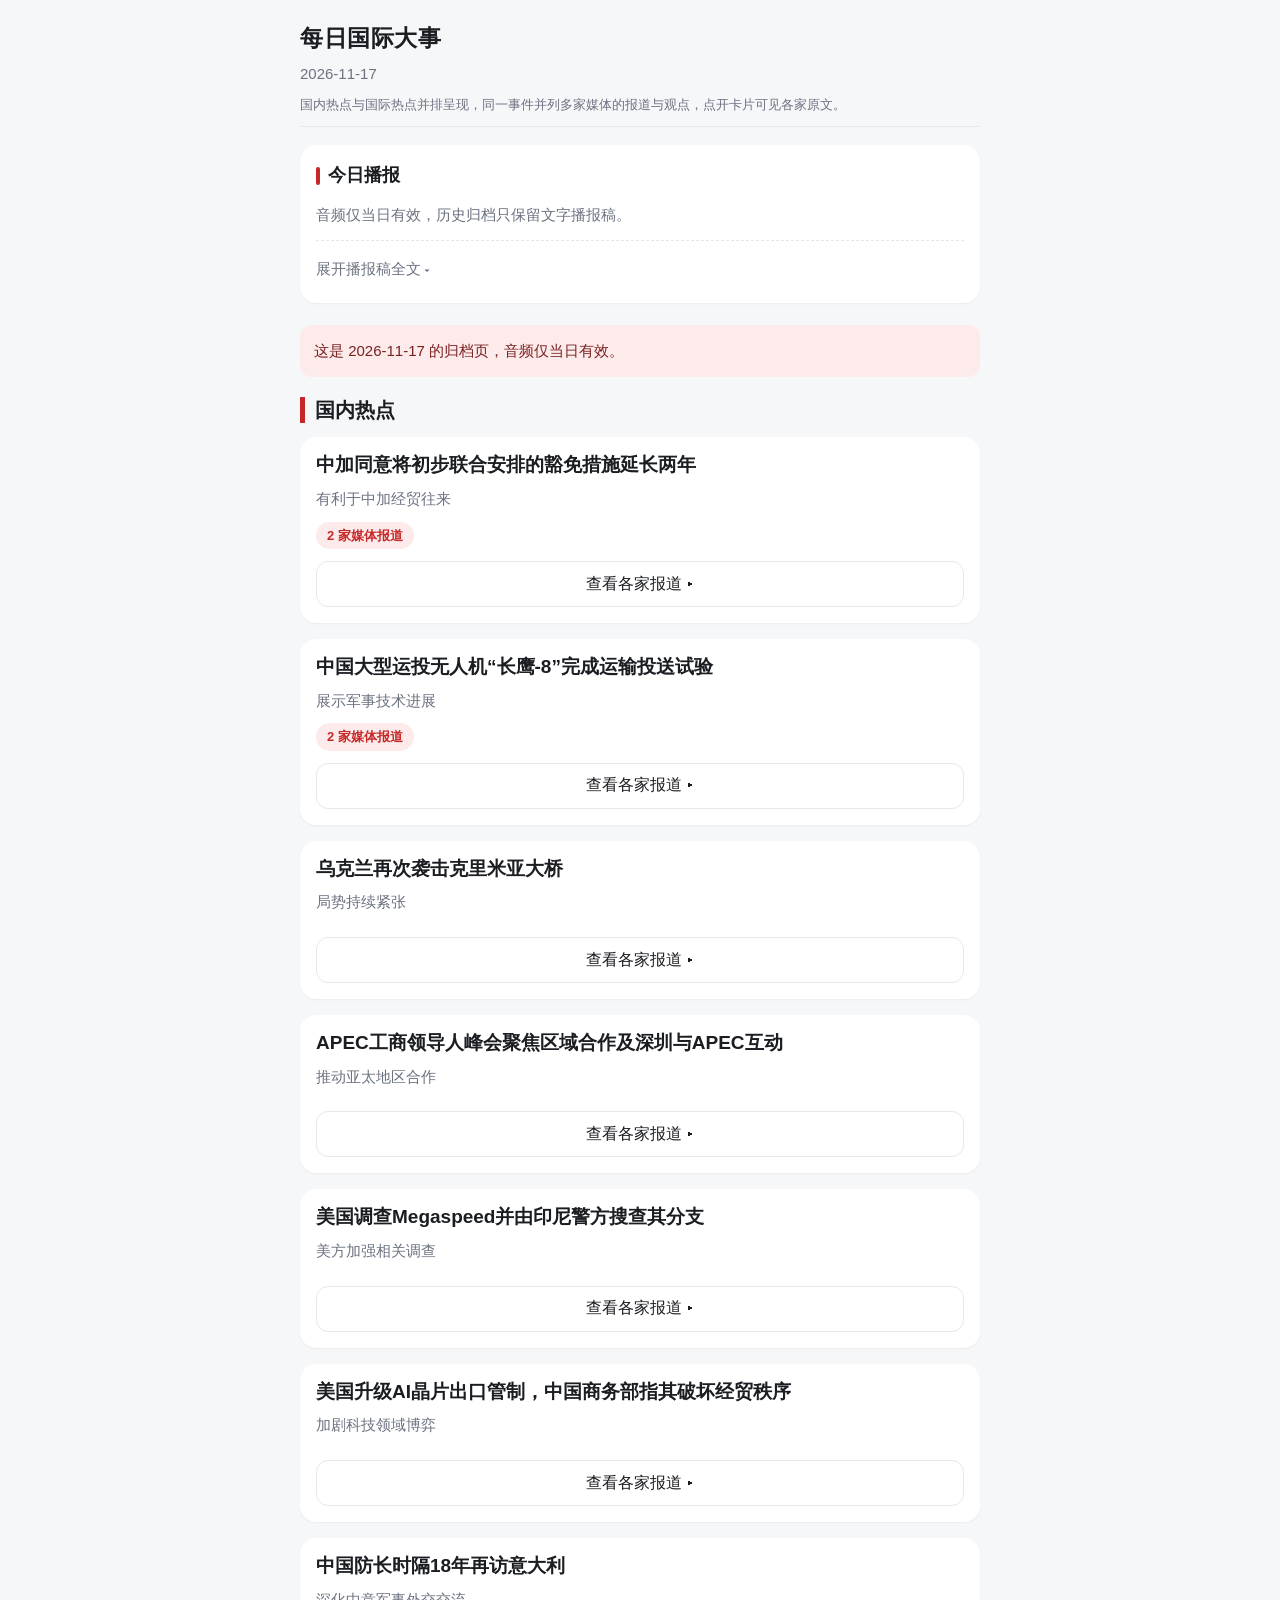
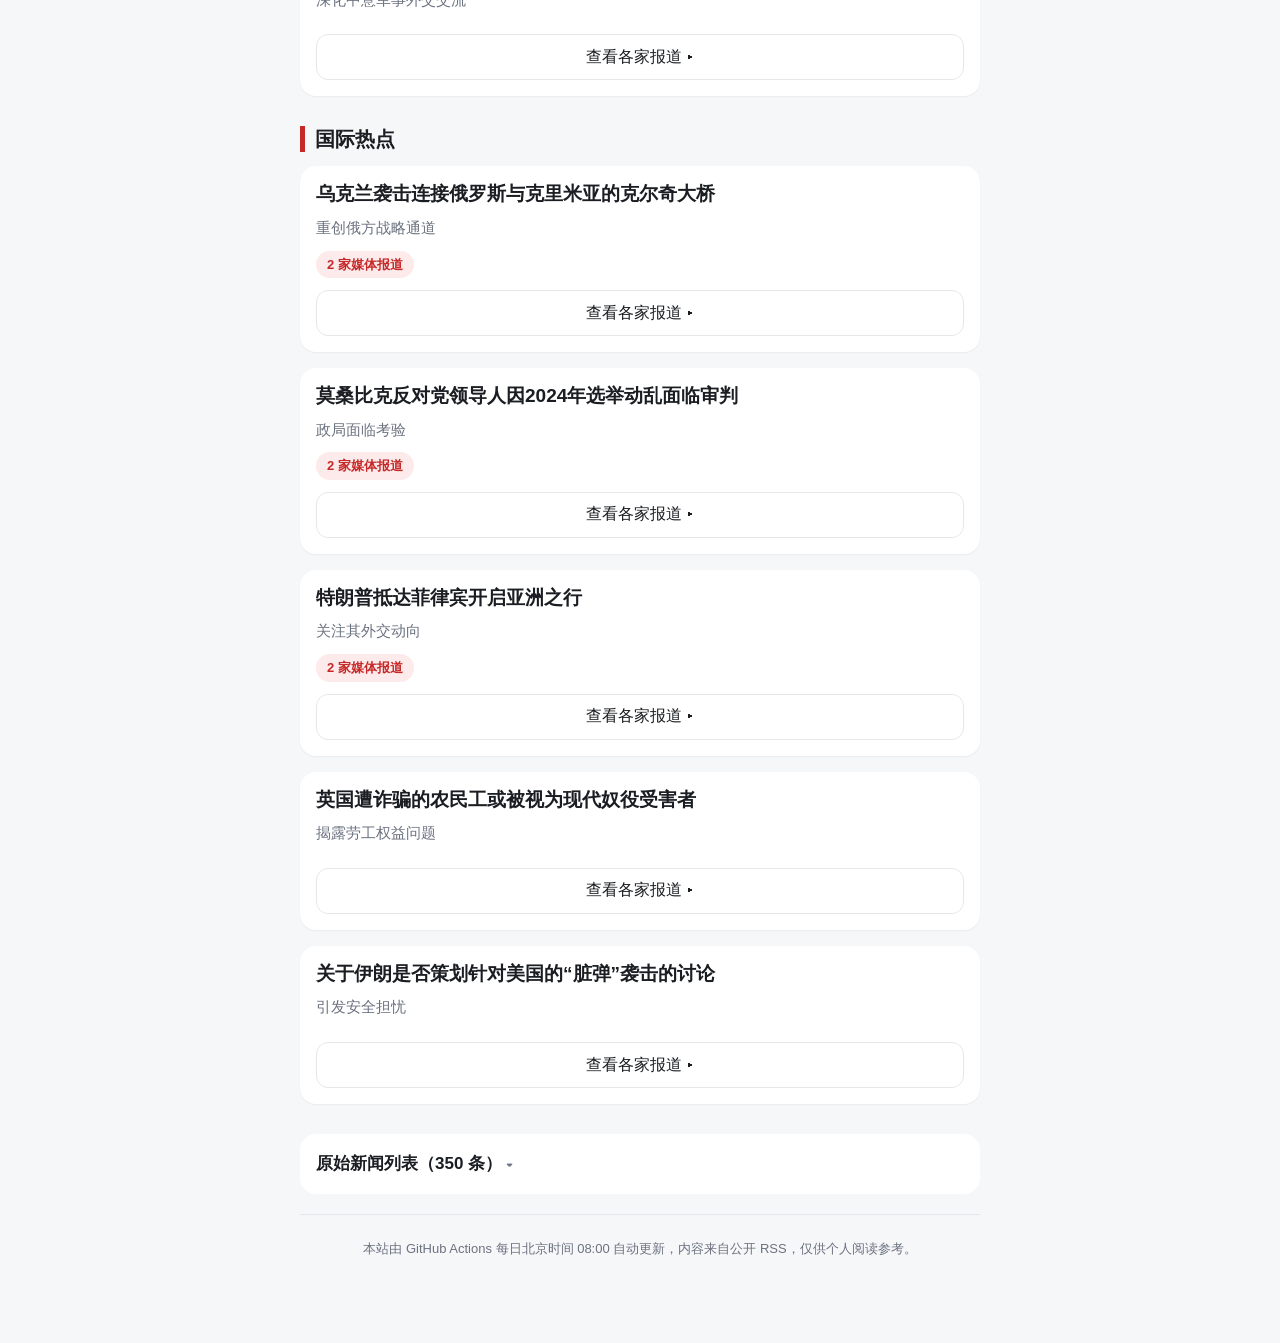
==== commit 672e9e7f: "每日播报 2026-11-17" ====
--- a/archive/2026-11-17.html
+++ b/archive/2026-11-17.html
@@ -130,119 +130,202 @@
 </header>
 <div class="broadcast"><h2>今日播报</h2><p style="color:#6b7280;font-size:15px;margin:0">音频仅当日有效，历史归档只保留文字播报稿。</p><details class="script"><summary>展开播报稿全文</summary><div class="script-body" id="broadcast-text-archive">各位好，今天是2026年11月17日，欢迎收听今日国际大事。
 
-首先来看国内新闻。国家主席习近平近日会见了多位外国领导人。他先后会见了越共中央总书记、国家主席苏林，中越关系正在稳步推进。同时，习近平也分别会见了加拿大总理卡尼，双方有望在降低农渔产品关税方面加强合作，并同巴布亚新几内亚总理马拉佩以及墨西哥总统辛鲍姆进行了会谈，进一步深化了双边外交往来。另外，APEC领导人非正式会议即将在深圳拉开帷幕，各界都在期待这次会议能为全球发展凝聚更多共识。在天气方面，全国目前正迎来寒潮袭击，北方多地气温大幅下滑，请大家务必注意防寒保暖。
-
-接下来关注国际局势。地缘政治方面出现了重大转折，特朗普目前正在前往亚洲的途中，计划与中俄举行历史性的核谈判。与此同时，俄乌冲突局势也在升级，乌克兰使用无人机袭击了克里米亚大桥，而俄罗斯则袭击了基辅的关键桥梁。在东亚地区，日本在俄罗斯疑似侵入领空后，已派遣战斗机升空拦截，日俄边境局势正趋于紧张。
-
-此外，部分地区的社会动荡也在加剧。欧盟内部正在进行政策重大调整，五个欧盟国家宣布要在卢旺达设立移民回流枢纽计划。而在法国，由于工会号召全国罢工，新一轮大规模抗议活动正在发生。在菲律宾，针对特朗普的抗议活动也引发了社会动乱，已有数百人被捕。
+首先来看经贸方面的消息。中加两国近日达成一致，同意将初步联合安排的豁免措施延长两年，这一决定将为中加两国的经贸往来提供更多助力。与此同时，科技领域的竞争仍在持续，美国进一步升级了对人工智能芯片的出口管制，对此，中国商务部明确表示，此举破坏了正常的经贸秩序，并加剧了科技领域的博弈。
+
+在军事与安全领域，乌克兰再次对连接俄罗斯与克里米亚的克尔奇大桥发动袭击，重创了俄方的战略通道，当地局势依然持续紧张。而在中东方向，关于伊朗是否在策划针对美国的“脏弹”袭击的相关讨论，也引发了国际社会对安全问题的广泛担忧。此外，国内方面，大型运输投送无人机“长鹰八号”成功完成了运输投送试验，展示了我国军事技术的最新进展。
+
+在亚太地区，APEC工商领导人峰会正在举行，本次峰会重点聚焦区域合作，同时也加强了深圳与APEC之间的互动，致力于推动亚太地区的共同发展。另外，特朗普已经抵达菲律宾，正式开启了他的亚洲之行，其后续的外交动向备受全球关注。
+
+在其他国际新闻方面，莫桑比克反对党领导人因去年选举动乱面临审判，该国的政局正面临严峻考验。而在英国，一些遭遇诈骗的农民工被视为现代奴役的受害者，这引发了外界对劳工权益保护问题的深度关注。同时，美国方面正在加强对Megaspeed的调查，印尼警方也已配合搜查了其分支机构。
 
 以上就是今天的要闻，明天同一时间再见。</div></details></div>
 <p class="empty-note" style="margin-bottom:20px">这是 2026-11-17 的归档页，音频仅当日有效。</p>
-<section class="block"><h2>国内热点</h2><article class="card"><div class="card-body"><h3>习近平会见越共中央总书记、国家主席苏林</h3><p class="imp">中越关系稳步推进</p><div class="card-meta"></div><button class="toggle" type="button" data-target="cluster-c11" data-label-closed="查看各家报道 ▸">查看各家报道 ▸</button><div class="cluster" id="cluster-c11" hidden><div class="media primary"><div class="src"><span class="tag">头条</span><span>中新网</span></div><a class="go" href="http://www.chinanews.com.cn/tp/hd2011/2026/11-17/1211006.shtml" target="_blank" rel="noopener noreferrer">阅读原文 ↗</a></div></div></div></article><article class="card"><div class="card-body"><h3>习近平会见加拿大总理卡尼</h3><p class="imp">有望降低农渔产品关税并加强合作</p><div class="card-meta"></div><button class="toggle" type="button" data-target="cluster-c13" data-label-closed="查看各家报道 ▸">查看各家报道 ▸</button><div class="cluster" id="cluster-c13" hidden><div class="media primary"><div class="src"><span class="tag">头条</span><span>中新网</span></div><a class="go" href="http://www.chinanews.com.cn/tp/hd2011/2026/11-17/1210996.shtml" target="_blank" rel="noopener noreferrer">阅读原文 ↗</a></div></div></div></article><article class="card"><div class="card-body"><h3>习近平会见巴布亚新几内亚总理马拉佩</h3><p class="imp">深化双边关系</p><div class="card-meta"></div><button class="toggle" type="button" data-target="cluster-c26" data-label-closed="查看各家报道 ▸">查看各家报道 ▸</button><div class="cluster" id="cluster-c26" hidden><div class="media primary"><div class="src"><span class="tag">头条</span><span>中新网</span></div><a class="go" href="http://www.chinanews.com.cn/tp/hd2011/2026/11-17/1210994.shtml" target="_blank" rel="noopener noreferrer">阅读原文 ↗</a></div></div></div></article><article class="card"><div class="card-body"><h3>全国迎来寒潮袭击，北方多地气温大幅下滑</h3><p class="imp">需注意防寒保暖</p><div class="card-meta"></div><button class="toggle" type="button" data-target="cluster-c38" data-label-closed="查看各家报道 ▸">查看各家报道 ▸</button><div class="cluster" id="cluster-c38" hidden><div class="media primary"><div class="src"><span class="tag">头条</span><span>中新网</span></div><h4><a href="https://www.chinanews.com.cn/sh/2026/11-17/10733516.shtml" target="_blank" rel="noopener noreferrer">寒潮开启速冻模式 全国冰冻线进程图看你那里何时跌破冰点</a></h4><a class="go" href="https://www.chinanews.com.cn/sh/2026/11-17/10733516.shtml" target="_blank" rel="noopener noreferrer">阅读原文 ↗</a></div></div></div></article><article class="card"><div class="card-body"><h3>习近平会见墨西哥总统辛鲍姆</h3><p class="imp">加强外交往来</p><div class="card-meta"></div><button class="toggle" type="button" data-target="cluster-c44" data-label-closed="查看各家报道 ▸">查看各家报道 ▸</button><div class="cluster" id="cluster-c44" hidden><div class="media primary"><div class="src"><span class="tag">头条</span><span>中新网</span></div><a class="go" href="https://www.chinanews.com.cn/gn/2026/11-17/10733500.shtml" target="_blank" rel="noopener noreferrer">阅读原文 ↗</a></div></div></div></article><article class="card"><div class="card-body"><h3>APEC领导人非正式会议即将在深圳拉开帷幕</h3><p class="imp">期待凝聚发展共识</p><div class="card-meta"></div><button class="toggle" type="button" data-target="cluster-c51" data-label-closed="查看各家报道 ▸">查看各家报道 ▸</button><div class="cluster" id="cluster-c51" hidden><div class="media primary"><div class="src"><span class="tag">头条</span><span>中新网</span></div><h4><a href="https://www.chinanews.com.cn/gn/2026/11-17/10733475.shtml" target="_blank" rel="noopener noreferrer">中方：APEC领导人非正式会议即将拉开帷幕，期待同各方进一步凝聚共识</a></h4><a class="go" href="https://www.chinanews.com.cn/gn/2026/11-17/10733475.shtml" target="_blank" rel="noopener noreferrer">阅读原文 ↗</a></div></div></div></article><article class="card"><div class="card-body"><h3>伊朗称霍尔木兹海峡以东发生油轮触雷起火事件</h3><p class="imp">国际航运局势紧张</p><div class="card-meta"></div><button class="toggle" type="button" data-target="cluster-c133" data-label-closed="查看各家报道 ▸">查看各家报道 ▸</button><div class="cluster" id="cluster-c133" hidden><div class="media primary"><div class="src"><span class="tag">头条</span><span>中新网</span></div><h4><a href="https://www.chinanews.com.cn/gj/2026/11-17/10733179.shtml" target="_blank" rel="noopener noreferrer">伊朗：24小时内第四艘油轮在霍尔木兹海峡以东触雷起火</a></h4><a class="go" href="https://www.chinanews.com.cn/gj/2026/11-17/10733179.shtml" target="_blank" rel="noopener noreferrer">阅读原文 ↗</a></div></div></div></article><article class="card"><div class="card-body"><h3>10月中国经济呈现韧性，生产消费就业底盘稳固</h3><p class="imp">经济发展态势良好</p><div class="card-meta"></div><button class="toggle" type="button" data-target="cluster-c139" data-label-closed="查看各家报道 ▸">查看各家报道 ▸</button><div class="cluster" id="cluster-c139" hidden><div class="media primary"><div class="src"><span class="tag">头条</span><span>中新网</span></div><h4><a href="https://www.chinanews.com.cn/cj/2026/11-17/10733176.shtml" target="_blank" rel="noopener noreferrer">生产消费就业三大底盘稳稳托住！10月中国经济答卷“韧性十足”</a></h4><a class="go" href="https://www.chinanews.com.cn/cj/2026/11-17/10733176.shtml" target="_blank" rel="noopener noreferrer">阅读原文 ↗</a></div></div></div></article></section>
-<section class="block"><h2>国际热点</h2><article class="card"><img class="card-img" src="https://i.guim.co.uk/img/media/d668e44ea9f6f3fb2d88cfee76bb772cccada10f/456_0_4053_3243/master/4053.jpg?width=1200&amp;quality=85&amp;auto=format&amp;fit=max&amp;s=7839a06430930a2378822738556852d7" alt="五个欧盟国家宣布在卢旺达设立移民“回流枢纽”计划" referrerpolicy="no-referrer" onerror="this.style.display='none'"><div class="card-body"><h3>五个欧盟国家宣布在卢旺达设立移民“回流枢纽”计划</h3><p class="imp">欧盟移民政策重大调整</p><div class="card-meta"><span class="chip">4 家媒体报道</span></div><button class="toggle" type="button" data-target="cluster-i1" data-label-closed="查看各家报道 ▸">查看各家报道 ▸</button><div class="cluster" id="cluster-i1" hidden><p class="cluster-note">以下报道来自 5 家媒体，观点可能不同，请自行判断。</p><div class="media primary"><div class="src"><span class="tag">头条</span><span>The Guardian</span></div><img class="" src="https://i.guim.co.uk/img/media/d668e44ea9f6f3fb2d88cfee76bb772cccada10f/456_0_4053_3243/master/4053.jpg?width=1200&amp;quality=85&amp;auto=format&amp;fit=max&amp;s=7839a06430930a2378822738556852d7" alt="五个欧盟国家宣布在卢旺达设立移民“回流枢纽”计划" referrerpolicy="no-referrer" onerror="this.style.display='none'"><p class="en-title" lang="en">Five EU states announce plans for immigration ‘return hubs’ in Rwanda</p><p class="sum">五个欧盟国家宣布在卢旺达建立移民“遣返中心”的计划
-
-德国、奥地利、荷兰、丹麦和希腊可能会面临挑战，其政策被批评为“严重的道德失败”
-
-五个欧盟成员国宣布计划在卢旺达设立一个离岸中心，用于安置在欧洲没有合法居留权的人员。这一试点方案预计将面临法律挑战，并被谴责为“严重的道德失败”。
-
-这五个国家——德国、奥地利、荷兰、丹麦和希腊——是首批寻求利用欧盟新达成的遣返法的国家。该法律允许那些已穷尽所有针对驱逐出欧洲的上诉途径的人员被遣送到第三国。
-
-在周一发布的一份声明中，这五个欧盟国家表示，“为实施该方案，将开始与伙伴国卢旺达进行具体的谈判”，并称该方案将“为进一步遏制非法移民、瓦解走私者的商业模式以及减轻我们的……负担做出重要贡献”。
-
-五个欧盟国家宣布在卢旺达设立移民“遣返中心”的计划
-
-官员们希望从明年年初开始向卢旺达遣返100人，以测试该模式。该方案将适用于其庇护申请已被拒绝的成年人，或其他在欧盟没有合法居住权的人员。
-
-据外交消息人士称，从理论上讲，移民将在卢旺达的一个接收中心停留几个月，然后选择融入这个大湖地区国家的社会生活，或是返回其祖国。
-
-与英国保守党政府在卢旺达推行的失败方案，或意大利与阿尔巴尼亚达成的协议不同，该计划将不适用于正在寻求庇护申请的人员。
-
-各国表示，该接收中心将是一个开放式设施，其目的并非长期安置人员，而是为了容纳定期流动的人群。外交消息人士称，这些欧盟国家并未使用英国资助在基加利建造的设施。
-
-五个欧盟国家宣布在卢旺达建立移民“遣返中心”的计划
-
-相关政府辩称，此举将在消除非法移民前往欧洲动机的同时，保护欧洲的避难体系。
-
-丹麦移民大臣莫滕·伯德斯科夫（Morten Bødskov）表示，这是一个“巨大的突破”。其政府在移民问题上采取了强硬立场，并在整个欧盟范围内得到了广泛效仿。
-
-德国内政部长亚历山大·多布林特（Alexander Dobrindt）表示：“对于那些没有居留权、在欧洲没有发展前景，且原籍国不配合遣返程序的人来说，遣返中心提供了一种积极的处理方式。”
-
-安迪·伯纳姆（Andy Burnham）上周告诉记者，英国尚未与参与建立遣返中心的欧洲政府进行直接讨论，但“我们会带着兴趣关注此事，并从过去的经验中学习。公众希望我们竭尽所能来应对非法移民问题。”
-
-五个欧盟国家宣布在卢旺达建立移民“遣返中心”的计划
-
-批评人士强调了与卢旺达压迫性政府达成协议在伦理上面临的困难。美国国务院在2024年的调查中发现，该国允许国家安全部队和文职官员在不受惩罚的情况下实施侵犯人权的行为，同时也对言论自由和强迫劳动问题提出了担忧。
-
-西班牙社会党总理佩德罗·桑切斯周一表示，此举既无“未来”也无“人性”。“我看不到这其中有任何未来或人性。这不是解决方案，”桑切斯在接受Telecinco电视台采访时说道。近年来，欧洲政坛趋向右翼，而桑切斯是移民问题的直言不讳的捍卫者。
-
-法国绿党欧洲议会议员梅丽莎·卡马拉谴责这五个国家与卢旺达之间的协议是“一份耻辱的协议”和“严重的道德失败”。她表示：“根据这项协议，人们将被驱逐到远离欧盟数千公里的地方，且无法获得关于……”
-
-“……符合他们的权利。”
-
-欧洲人权机构——欧洲委员会秘书长阿兰·贝尔塞（Alain Berset）表示，目前还无法“事先如此精确地”界定任何关于“遣返中心”提案的具体含义。在宣布消息前接受《卫报》采访时，他表示，欧洲委员会的所有成员都致力于履行《欧洲人权公约》，而“这必须成为所有关于遣返中心讨论的灯塔”。
-
-“至于具体的案例，届时我们将不得不观察其是否符合公约，”他说道。他强调，“所有国家都必须能够定义自己的移民政策”。
-
-参与设立这些移民中心的官员预计会面临法律挑战，但他们表示，该计划是建立在人权法基础之上的。
-
-权利组织则表示，该计划注定会失败。
-
-五国欧盟成员国宣布在卢旺达设立移民“遣返中心”计划
-
-“成员国可能将其称为‘遣返中心’，甚至是‘欢迎中心’，但任何委婉语都无法掩盖这种暴行：将人们从他们在欧洲建立的生活中连根拔起，并将他们送往一个他们甚至并不了解的国家，那里没有家人、没有社交网络，也没有任何实质性的前景，”致力于为无证移民权利开展活动的泛欧组织 Picum 的 Chiara Catelli 表示。</p><p class="sum-en" lang="en">Germany, Austria, Netherlands, Denmark and Greece likely to face challenges to policy criticised as ‘grave moral failing’ Five EU member states have announced plans to set up an offshore centre in Rwanda for people with no legal right to stay in Europe, in a pilot scheme that is expected to face legal challenges and has been denounced as “a grave moral failing”. The five countries – Germany, Austria, the Netherlands, Denmark and Greece – are the first to seek to use the EU’s newly agreed returns law that allows people who have exhausted all avenues of appeal against their removal from Europe to be sent to a third country. Continue reading...</p><a class="go" href="https://www.theguardian.com/world/2026/nov/16/eu-states-immigration-return-hubs-rwanda" target="_blank" rel="noopener noreferrer">阅读原文 ↗</a></div><div class="media"><div class="src"><span>Al Jazeera</span></div><h4><a href="https://www.aljazeera.com/video/newsfeed/2026/11/17/eu-countries-announce-migrant-deportation-centre-in-rwanda?traffic_source=rss" target="_blank" rel="noopener noreferrer">欧盟国家宣布在卢旺达设立移民遣返中心</a></h4><p class="en-title" lang="en">EU countries announce migrant deportation centre in Rwanda</p><p class="sum-en" lang="en">Germany, Austria, the Netherlands, Denmark and Greece have announced that Rwanda will be used as a deportation centre.</p><a class="go" href="https://www.aljazeera.com/video/newsfeed/2026/11/17/eu-countries-announce-migrant-deportation-centre-in-rwanda?traffic_source=rss" target="_blank" rel="noopener noreferrer">阅读原文 ↗</a></div><div class="media"><div class="src"><span>BBC</span></div><img class="thumb" src="https://ichef.bbci.co.uk/ace/standard/1024/cpsprodpb/7397/live/2ac14ca0-e1d9-11f1-b8c8-67fa35f5afdb.jpg" alt="五个欧盟国家宣布在卢旺达设立移民遣返中心" referrerpolicy="no-referrer" loading="lazy" onerror="this.style.display='none'"><h4><a href="https://www.bbc.co.uk/news/articles/cw987343352go" target="_blank" rel="noopener noreferrer">五个欧盟国家宣布在卢旺达设立移民遣返中心</a></h4><p class="en-title" lang="en">Five EU countries announce migrant deportation centre in Rwanda</p><p class="sum-en" lang="en">Germany, Denmark, Austria, Greece and the Netherlands have announced a &quot;return hub&quot; for failed asylum seekers.</p><a class="go" href="https://www.bbc.co.uk/news/articles/cw987343352go" target="_blank" rel="noopener noreferrer">阅读原文 ↗</a></div><div class="media"><div class="src"><span>Google News</span></div><h4><a href="https://news.google.com/rss/articles/CBMiW0FVX3lxTE92aG1nakF6ZkwzSHJGb0FBWXRsbXpJaVNDMGdOZjVsZzFjRlJfamhKSHdfMFlMckExYmNocTVuN3lZdTJwRlVVTndfWlBuazluSzFyUTYwbVRMZFk?oc=5" target="_blank" rel="noopener noreferrer">五个欧盟国家宣布在卢旺达设立移民遣返中心 - BBC</a></h4><p class="en-title" lang="en">Five EU countries announce migrant deportation centre in Rwanda - BBC</p><p class="sum-en" lang="en">Five EU countries announce migrant deportation centre in Rwanda BBC 5 European countries want to start deporting migrants to Rwanda, despite concerns from human rights groups CBC Five European Countries Plan to Deport Migrants to Rwanda The New York Times Five EU states announce plans for immigration ‘return hubs’ in Rwanda | European Union The Guardian Five EU countries starting talks with Rwanda on deportation hub, Austria says Reuters</p><a class="go" href="https://news.google.com/rss/articles/CBMiW0FVX3lxTE92aG1nakF6ZkwzSHJGb0FBWXRsbXpJaVNDMGdOZjVsZzFjRlJfamhKSHdfMFlMckExYmNocTVuN3lZdTJwRlVVTndfWlBuazluSzFyUTYwbVRMZFk?oc=5" target="_blank" rel="noopener noreferrer">阅读原文 ↗</a></div><div class="media"><div class="src"><span>France 24</span></div><img class="thumb" src="https://s.france24.com/media/display/7d2aecd0-e1f7-11f1-9c88-f71d22e7fea9/w:1024/p:16x9/EN-20261116-203438-203717-CS.jpg" alt="欧盟国家公布卢旺达协议，将其作为移民遣返枢纽" referrerpolicy="no-referrer" loading="lazy" onerror="this.style.display='none'"><h4><a href="https://www.france24.com/en/eu-nations-unveil-rwanda-deal-for-migrant-return-hub" target="_blank" rel="noopener noreferrer">欧盟国家公布卢旺达协议，将其作为移民遣返枢纽</a></h4><p class="en-title" lang="en">EU nations unveil Rwanda deal for migrant return hub</p><p class="sum-en" lang="en">Five EU countries including Germany and Denmark on Monday unveiled a deal to establish a migrant deportation centre in Rwanda -- the first such facility outside the bloc. The group, also comprising Austria, Greece and the Netherlands, has been gunning to open a &quot;return-hub&quot; despite rights groups&#x27; concerns, after the European Union cleared the way with a recent toughening of migration rules. FRANCE 24&#x27;s Dave Keating reports from Brussels.</p><a class="go" href="https://www.france24.com/en/eu-nations-unveil-rwanda-deal-for-migrant-return-hub" target="_blank" rel="noopener noreferrer">阅读原文 ↗</a></div></div></div></article><article class="card"><img class="card-img" src="https://s.france24.com/media/display/3b52c1ca-e210-11f1-ae4f-695cb59fade5/w:1024/p:16x9/EN-20261116-230143-230237-CS.jpg" alt="乌克兰使用无人机袭击克里米亚大桥，俄罗斯袭击基辅关键桥梁" referrerpolicy="no-referrer" onerror="this.style.display='none'"><div class="card-body"><h3>乌克兰使用无人机袭击克里米亚大桥，俄罗斯袭击基辅关键桥梁</h3><p class="imp">俄乌冲突局势升级</p><div class="card-meta"><span class="chip">2 家媒体报道</span></div><button class="toggle" type="button" data-target="cluster-i2" data-label-closed="查看各家报道 ▸">查看各家报道 ▸</button><div class="cluster" id="cluster-i2" hidden><p class="cluster-note">以下报道来自 3 家媒体，观点可能不同，请自行判断。</p><div class="media primary"><div class="src"><span class="tag">头条</span><span>France 24</span></div><img class="" src="https://s.france24.com/media/display/3b52c1ca-e210-11f1-ae4f-695cb59fade5/w:1024/p:16x9/EN-20261116-230143-230237-CS.jpg" alt="乌克兰使用无人机袭击克里米亚关键桥梁" referrerpolicy="no-referrer" onerror="this.style.display='none'"><h4><a href="https://www.france24.com/en/video/20261116-ukraine-hits-key-crimea-bridge-with-drones" target="_blank" rel="noopener noreferrer">乌克兰使用无人机袭击克里米亚关键桥梁</a></h4><p class="en-title" lang="en">Ukraine hits key Crimea bridge with drones</p><p class="sum">乌克兰使用无人机袭击克里米亚关键桥梁
-
-若要显示来自 YouTube 的此内容，您必须启用广告跟踪和受众测量。
-
-您的某个浏览器扩展似乎正在阻止视频播放器的加载。若要观看此内容，您可能需要在该网站上禁用它。
-
-发布于：2026年11月17日 - 00:13 修改于：2026年11月17日 - 00:14
-
-“我认为乌克兰人试图通过此举向俄罗斯人传递一个信息——‘如果你袭击我们的桥梁，我们也可以袭击你们的桥梁’，”古利弗·克拉格（Gulliver Cragg）从基辅报道。
-
-您请求的内容不存在或已不再可用。</p><p class="sum-en" lang="en">&quot;I think the Ukrainians are trying to send a message to the Russians with this - &#x27;If you hit our bridges we can hit yours,&#x27;&quot; reports Gulliver Cragg from Kyiv.</p><a class="go" href="https://www.france24.com/en/video/20261116-ukraine-hits-key-crimea-bridge-with-drones" target="_blank" rel="noopener noreferrer">阅读原文 ↗</a></div><div class="media"><div class="src"><span>Al Jazeera</span></div><h4><a href="https://www.aljazeera.com/news/2026/11/17/ukrainian-drone-attack-kills-two-in-crimea-as-kyiv-targets-kerch-bridge?traffic_source=rss" target="_blank" rel="noopener noreferrer">乌克兰无人机袭击克里米亚导致两人死亡，基辅瞄准通往俄罗斯的桥梁</a></h4><p class="en-title" lang="en">Ukraine drone attack kills two in Crimea as Kyiv targets bridge to Russia</p><p class="sum-en" lang="en">Moscow-installed governor says traffic suspended after second attack on bridge in two days.</p><a class="go" href="https://www.aljazeera.com/news/2026/11/17/ukrainian-drone-attack-kills-two-in-crimea-as-kyiv-targets-kerch-bridge?traffic_source=rss" target="_blank" rel="noopener noreferrer">阅读原文 ↗</a></div><div class="media"><div class="src"><span>Google News</span></div><h4><a href="https://news.google.com/rss/articles/[base64]?oc=5" target="_blank" rel="noopener noreferrer">乌克兰对克里米亚大桥发动创纪录无人机袭击打击俄罗斯 - Bloomberg.com</a></h4><p class="en-title" lang="en">Ukraine Hits Crimean Bridge in Record Drone Strike on Russia - Bloomberg.com</p><p class="sum-en" lang="en">Ukraine Hits Crimean Bridge in Record Drone Strike on Russia Bloomberg.com Russian Offensive Campaign Assessment, November 16, 2026 Institute for the Study of War Ukraine hails attack on vital Kerch bridge linking Russia and Crimea – Europe live The Guardian Landmark Crimea bridge hit as Russia reports biggest Ukrainian drone attack of war BBC Ukraine attacks Crimean bridge for 2nd consecutive night, officials say ABC News - Breaking News, Latest News and Videos</p><a class="go" href="https://news.google.com/rss/articles/[base64]?oc=5" target="_blank" rel="noopener noreferrer">阅读原文 ↗</a></div></div></div></article><article class="card"><img class="card-img" src="https://s.france24.com/media/display/f3560fd6-e1e6-11f1-a0e9-29048b396e03/w:1024/p:16x9/AP26320545342836.jpg" alt="特朗普前往亚洲，计划与中俄举行历史性核谈判" referrerpolicy="no-referrer" onerror="this.style.display='none'"><div class="card-body"><h3>特朗普前往亚洲，计划与中俄举行历史性核谈判</h3><p class="imp">国际地缘政治重大转折</p><div class="card-meta"></div><button class="toggle" type="button" data-target="cluster-i15" data-label-closed="查看各家报道 ▸">查看各家报道 ▸</button><div class="cluster" id="cluster-i15" hidden><p class="cluster-note">以下报道来自 2 家媒体，观点可能不同，请自行判断。</p><div class="media primary"><div class="src"><span class="tag">头条</span><span>France 24</span></div><img class="" src="https://s.france24.com/media/display/f3560fd6-e1e6-11f1-a0e9-29048b396e03/w:1024/p:16x9/AP26320545342836.jpg" alt="特朗普前往亚洲，与中俄举行历史性核谈判" referrerpolicy="no-referrer" onerror="this.style.display='none'"><h4><a href="https://www.france24.com/en/asia-pacific/20261117-trump-asia-nuclear-talks-china-russia" target="_blank" rel="noopener noreferrer">特朗普前往亚洲，与中俄举行历史性核谈判</a></h4><p class="en-title" lang="en">Trump heads to Asia for historic nuclear talks with China and Russia</p><p class="sum-en" lang="en">US President Donald Trump headed to Asia on Monday for economic talks and a planned trilateral meeting with Chinese President Xi Jinping and Russian President Vladimir Putin on nuclear issues and the war in Ukraine. Trump also raised the possibility of meeting North Korean leader Kim Jong Un during his visit.</p><a class="go" href="https://www.france24.com/en/asia-pacific/20261117-trump-asia-nuclear-talks-china-russia" target="_blank" rel="noopener noreferrer">阅读原文 ↗</a></div><div class="media"><div class="src"><span>Google News</span></div><h4><a href="https://news.google.com/rss/articles/CBMihgFBVV95cUxOZ25JQjBlM1VSNTUtOE5XcGJSU05pOThhUDRZTVdwUWZEYXdTcDNYYnNDcDRMazdqMUxHV0Z3WHlMem5DNklqVnhvOTlDOGJnYVp1eWdkN3RKUFZhNzI0Q0VIMW5sUUpaT2Vnc0xoRTVYZ0NWWjNWUnF2SGc2S1A4TDkzSENTZw?oc=5" target="_blank" rel="noopener noreferrer">特朗普在与习近平和普京举行历史性会谈前前往亚洲 - CNN</a></h4><p class="en-title" lang="en">Trump heads to Asia ahead of historic talks with Xi and Putin - CNN</p><p class="sum-en" lang="en">Trump heads to Asia ahead of historic talks with Xi and Putin CNN Chip tensions loom over Trump-Xi summit, as US and China push AI safety steps Reuters</p><a class="go" href="https://news.google.com/rss/articles/CBMihgFBVV95cUxOZ25JQjBlM1VSNTUtOE5XcGJSU05pOThhUDRZTVdwUWZEYXdTcDNYYnNDcDRMazdqMUxHV0Z3WHlMem5DNklqVnhvOTlDOGJnYVp1eWdkN3RKUFZhNzI0Q0VIMW5sUUpaT2Vnc0xoRTVYZ0NWWjNWUnF2SGc2S1A4TDkzSENTZw?oc=5" target="_blank" rel="noopener noreferrer">阅读原文 ↗</a></div></div></div></article><article class="card"><img class="card-img" src="https://ichef.bbci.co.uk/ace/standard/1024/cpsprodpb/af8a/live/92244d70-e25b-11f1-8bed-2b9fd907b22d.jpg" alt="日本在俄罗斯疑似侵入领空后派遣战斗机升空" referrerpolicy="no-referrer" onerror="this.style.display='none'"><div class="card-body"><h3>日本在俄罗斯疑似侵入领空后派遣战斗机升空</h3><p class="imp">日俄边境局势紧张</p><div class="card-meta"></div><button class="toggle" type="button" data-target="cluster-i22" data-label-closed="查看各家报道 ▸">查看各家报道 ▸</button><div class="cluster" id="cluster-i22" hidden><div class="media primary"><div class="src"><span class="tag">头条</span><span>BBC</span></div><img class="" src="https://ichef.bbci.co.uk/ace/standard/1024/cpsprodpb/af8a/live/92244d70-e25b-11f1-8bed-2b9fd907b22d.jpg" alt="日本在俄罗斯涉嫌侵入其领空后派遣战斗机升空" referrerpolicy="no-referrer" onerror="this.style.display='none'"><h4><a href="https://www.bbc.co.uk/news/articles/c60evw20qe47o" target="_blank" rel="noopener noreferrer">日本在俄罗斯涉嫌侵入其领空后派遣战斗机升空</a></h4><p class="en-title" lang="en">Japan sends up jets after alleged Russian incursion of its airspace</p><p class="sum">日本在疑似俄罗斯侵入其领空后派遣战斗机升空
-
-日本内阁官房长官木原稔表示，俄罗斯飞机的飞行路线是“完全不可接受的”。
-
-日本方面表示，在周二凌晨两架疑似俄罗斯飞机侵犯其领空后，日本已出动战斗机并表示“强烈”抗议。
-
-韩国也表示已部署战斗机，而台湾方面则表示，针对在其各自防空识别区内探测到的俄罗斯军用飞机进行了“回应”。
-
-防空识别区是领空之外的非官方缓冲区，各国政府出于安全目的在此识别接近的飞机。莫斯科方面尚未对此发表评论。
-
-此次疑似侵入事件提醒人们，在本周于中国举行的亚太经合组织（APEC）经济峰会召开之际，俄罗斯正展示其军事力量；弗拉基米尔·普京将与美国总统唐纳德·特朗普一同出席该峰会。
-
-日本内阁官房长官木原稔表示，俄罗斯飞机在冲绳岛西南海域的飞行路线是“对……的严重侵犯”。
-
-日本在俄罗斯涉嫌侵入其领空后派出战斗机
-
-“日本的主权”以及“完全无法接受”。
-
-上一次此类侵入发生在2024年，当时一架俄罗斯军用巡逻机进入了北海道礼文岛附近的日本领空。
-
-台湾方面表示，在两架俄罗斯军用飞机于周二进入其防空识别区后，其军方已“做出相应回应”。
-
-韩国方面表示，在不明数量的俄罗斯军用飞机进入其位于日本海上的防空识别区后，已派出战斗机。当局表示，这些飞机在未违反韩国领空的情况下已离开。
-
-目前尚不清楚这三个邻国所应对的是同一架还是不同的飞机。
-
-东海包含了中国、台湾、日本和韩国各自宣布的、相互重叠的防空识别区。
-
-外国军用飞机在进入此类防空识别区之前，预计应当但并非法律要求必须通知相关政府。
-
-日本在疑似俄罗斯侵入其领空后派遣战斗机升空
-
-日本与俄罗斯之间的紧张局势正在升级，两国因太平洋上的一组岛屿陷入了长达数十年的领土争端。
-
-数月来，莫斯科一直在加大对东京施压。
-
-今年8月，普京对其中一座岛屿进行了首次访问，这引发了日本首相高市早苗的严厉谴责。10月，俄罗斯以涉嫌间谍罪拘留了一名日本记者。
-
-日本首相称普京访问争议岛屿“绝不可接受”
-
-首尔就朝鲜战俘问题传唤乌克兰特使
-
-白宫表示，特朗普、普京与习近平计划下周在中国举行历史性的会晤</p><p class="sum-en" lang="en">Taiwan and South Korea also responded to Russian military aircraft detected near their airspaces.</p><a class="go" href="https://www.bbc.co.uk/news/articles/c60evw20qe47o" target="_blank" rel="noopener noreferrer">阅读原文 ↗</a></div></div></div></article><article class="card"><img class="card-img" src="https://s.france24.com/media/display/a1081aa0-e252-11f1-b1a9-695cb59fade5/w:1024/p:16x9/000-D6JM7MR.jpg" alt="法国因工会号召全国罢工面临新一轮大规模抗议" referrerpolicy="no-referrer" onerror="this.style.display='none'"><div class="card-body"><h3>法国因工会号召全国罢工面临新一轮大规模抗议</h3><p class="imp">法国社会动荡加剧</p><div class="card-meta"></div><button class="toggle" type="button" data-target="cluster-i30" data-label-closed="查看各家报道 ▸">查看各家报道 ▸</button><div class="cluster" id="cluster-i30" hidden><div class="media primary"><div class="src"><span class="tag">头条</span><span>France 24</span></div><img class="" src="https://s.france24.com/media/display/a1081aa0-e252-11f1-b1a9-695cb59fade5/w:1024/p:16x9/000-D6JM7MR.jpg" alt="现场直播：随着工会号召全国罢工，法国正准备迎接新一轮抗议活动" referrerpolicy="no-referrer" onerror="this.style.display='none'"><h4><a href="https://www.france24.com/en/france/20261117-live-france-braces-for-new-day-protests-unions-call-nationwide-strike" target="_blank" rel="noopener noreferrer">现场直播：随着工会号召全国罢工，法国正准备迎接新一轮抗议活动</a></h4><p class="en-title" lang="en">Live: France braces for new day of protests as unions call for nationwide strike</p><p class="sum-en" lang="en">France braced for another day of protests Tuesday as unions called for a nationwide strike by public sector workers in a bid to secure pay rises. Youth organisations and Yellow Vest activists are also set to join the demonstrations. Follow our liveblog for the latest updates.</p><a class="go" href="https://www.france24.com/en/france/20261117-live-france-braces-for-new-day-protests-unions-call-nationwide-strike" target="_blank" rel="noopener noreferrer">阅读原文 ↗</a></div></div></div></article><article class="card"><img class="card-img" src="https://i.guim.co.uk/img/media/75ec4cfc6a89c1babfe1389687fbafa71b3713af/333_0_3333_2666/master/3333.jpg?width=1200&amp;quality=85&amp;auto=format&amp;fit=max&amp;s=d705d30eaf39229da515c775b9c5324e" alt="菲律宾爆发针对特朗普的抗议活动，数百人被捕" referrerpolicy="no-referrer" onerror="this.style.display='none'"><div class="card-body"><h3>菲律宾爆发针对特朗普的抗议活动，数百人被捕</h3><p class="imp">国际政治引发社会动乱</p><div class="card-meta"></div><button class="toggle" type="button" data-target="cluster-i35" data-label-closed="查看各家报道 ▸">查看各家报道 ▸</button><div class="cluster" id="cluster-i35" hidden><div class="media primary"><div class="src"><span class="tag">头条</span><span>The Guardian</span></div><img class="" src="https://i.guim.co.uk/img/media/75ec4cfc6a89c1babfe1389687fbafa71b3713af/333_0_3333_2666/master/3333.jpg?width=1200&amp;quality=85&amp;auto=format&amp;fit=max&amp;s=d705d30eaf39229da515c775b9c5324e" alt="因对伊朗战争及AI协议感到愤怒，菲律宾爆发反特朗普抗议活动，数百人被捕" referrerpolicy="no-referrer" onerror="this.style.display='none'"><h4><a href="https://www.theguardian.com/world/2026/nov/17/hundreds-arrested-manila-anti-trump-protests-philippines" target="_blank" rel="noopener noreferrer">因对伊朗战争及AI协议感到愤怒，菲律宾爆发反特朗普抗议活动，数百人被捕</a></h4><p class="en-title" lang="en">Hundreds arrested in anti-Trump protests in Philippines amid anger over Iran war and AI pact</p><p class="sum-en" lang="en">Organisers say up to 10,000 people could join the next round of demonstrations ahead of the US president’s arrival in Manila for the Asean summit Asean and Apec summits – live updates Hundreds of people have been arrested in heated demonstrations against Donald Trump in Manila, as authorities braced for more protests ahead of the US president’s arrival in the city for a leaders’ summit. Organisers claim as many as 10,000 people will join protests against Trump in the Philippine capital on Tuesday, when he will attend the Association of Southeast Asian Nations (Asean) summit. The crowds are expected to try to walk to the summit site. Continue reading...</p><a class="go" href="https://www.theguardian.com/world/2026/nov/17/hundreds-arrested-manila-anti-trump-protests-philippines" target="_blank" rel="noopener noreferrer">阅读原文 ↗</a></div></div></div></article><article class="card"><img class="card-img" src="https://s.france24.com/media/display/7f1d673a-e1ec-11f1-9596-f71d22e7fea9/w:1024/p:16x9/7f6d81c95ab87a584e5082fe94983065fe1e7685.jpg" alt="马克龙访问马来西亚，寻求加强国防与稀土合作" referrerpolicy="no-referrer" onerror="this.style.display='none'"><div class="card-body"><h3>马克龙访问马来西亚，寻求加强国防与稀土合作</h3><p class="imp">法马外交关系深化</p><div class="card-meta"></div><button class="toggle" type="button" data-target="cluster-i53" data-label-closed="查看各家报道 ▸">查看各家报道 ▸</button><div class="cluster" id="cluster-i53" hidden><div class="media primary"><div class="src"><span class="tag">头条</span><span>France 24</span></div><img class="" src="https://s.france24.com/media/display/7f1d673a-e1ec-11f1-9596-f71d22e7fea9/w:1024/p:16x9/7f6d81c95ab87a584e5082fe94983065fe1e7685.jpg" alt="马克龙访问马来西亚，法国寻求加强国防与稀土合作" referrerpolicy="no-referrer" onerror="this.style.display='none'"><h4><a href="https://www.france24.com/en/asia-pacific/20261117-macron-malaysia-france-defence-rare-earths-trade-energy" target="_blank" rel="noopener noreferrer">马克龙访问马来西亚，法国寻求加强国防与稀土合作</a></h4><p class="en-title" lang="en">Macron visits Malaysia as France seeks closer defence, rare earths ties</p><p class="sum-en" lang="en">French President Emmanuel Macron will meet Malaysian Prime Minister Anwar Ibrahim in Kuala Lumpur on Tuesday to discuss strengthening defence, trade, energy and critical minerals cooperation. Macron&#x27;s two-day visit, his first since 2017, comes ahead of the countries&#x27; 70th anniversary of diplomatic relations, with both sides seeking a strategic partnership.</p><a class="go" href="https://www.france24.com/en/asia-pacific/20261117-macron-malaysia-france-defence-rare-earths-trade-energy" target="_blank" rel="noopener noreferrer">阅读原文 ↗</a></div></div></div></article><article class="card"><div class="card-body"><h3>美国采取行动阻止中国远程访问人工智能芯片</h3><p class="imp">美中科技竞争升级</p><div class="card-meta"></div><button class="toggle" type="button" data-target="cluster-i59" data-label-closed="查看各家报道 ▸">查看各家报道 ▸</button><div class="cluster" id="cluster-i59" hidden><div class="media primary"><div class="src"><span class="tag">头条</span><span>Al Jazeera</span></div><h4><a href="https://www.aljazeera.com/economy/2026/11/17/us-moves-to-block-chinas-remote-access-to-ai-chips-amid-nvidia-scandal?traffic_source=rss" target="_blank" rel="noopener noreferrer">在英伟达丑闻背景下，美国采取行动阻止中国远程访问人工智能芯片</a></h4><p class="en-title" lang="en">US moves to block China’s remote access to AI chips amid Nvidia scandal</p><p class="sum-en" lang="en">The Trump administration introduces export licence requirements for Malaysia, Thailand, Indonesia, Singapore and Brazil.</p><a class="go" href="https://www.aljazeera.com/economy/2026/11/17/us-moves-to-block-chinas-remote-access-to-ai-chips-amid-nvidia-scandal?traffic_source=rss" target="_blank" rel="noopener noreferrer">阅读原文 ↗</a></div></div></div></article></section>
-<details class="raw"><summary>原始新闻列表（331 条）</summary><div class="raw-item"><div class="zh"><a href="https://www.chinanews.com.cn/dwq/2026/11-17/10733549.shtml" target="_blank" rel="noopener noreferrer">香江观澜：香港何以成为国际航运界“避风港”？</a></div><div class="meta">中新网·即时</div></div><div class="raw-item"><div class="zh"><a href="https://www.chinanews.com.cn/sh/2026/11-17/10733544.shtml" target="_blank" rel="noopener noreferrer">湖北夷陵持续筑牢三峡生态安全屏障</a></div><div class="meta">中新网·即时</div></div><div class="raw-item"><div class="zh"><a href="https://www.chinanews.com.cn/cj/2026/11-17/10733548.shtml" target="_blank" rel="noopener noreferrer">中国太保寿险举办2026年客户节 发布“冠军之选”产品</a></div><div class="meta">中新网·即时</div></div><div class="raw-item"><div class="zh"><a href="https://www.chinanews.com.cn/cj/2026/11-17/10733550.shtml" target="_blank" rel="noopener noreferrer">我国牵头制定的全球首个物联网智慧水产养殖国际标准发布</a></div><div class="meta">中新网·即时</div></div><div class="raw-item"><div class="zh"><a href="https://www.chinanews.com.cn/sh/2026/11-17/10733541.shtml" target="_blank" rel="noopener noreferrer">专家：子午工程二期实现覆盖广度、技术深度、探测精度多维度突破</a></div><div class="meta">中新网·即时</div></div><div class="raw-item"><div class="zh"><a href="https://www.chinanews.com.cn/cj/2026/11-17/10733537.shtml" target="_blank" rel="noopener noreferrer">宁夏贺兰山东麓葡萄酒国家地理标志保护示范区获批</a></div><div class="meta">中新网·即时</div></div><div class="raw-item"><div class="zh"><a href="https://www.chinanews.com.cn/cul/2026/11-17/10733543.shtml" target="_blank" rel="noopener noreferrer">《再走长征路》新书发布</a></div><div class="meta">中新网·即时</div></div><div class="raw-item"><div class="zh"><a href="https://www.chinanews.com.cn/cj/2026/11-17/10733535.shtml" target="_blank" rel="noopener noreferrer">210余家科创企业竞逐赛场 中国创新创业大赛生物医药全国赛在沈阳高新区启幕</a></div><div class="meta">中新网·即时</div></div><div class="raw-item"><div class="zh"><a href="http://www.chinanews.com.cn/tp/hd2011/2026/11-17/1211006.shtml" target="_blank" rel="noopener noreferrer">习近平会见越共中央总书记、国家主席苏林</a></div><div class="meta">中新网·即时</div></div><div class="raw-item"><div class="zh"><a href="https://www.chinanews.com.cn/cj/2026/11-17/10733492.shtml" target="_blank" rel="noopener noreferrer">11月17日“农产品批发价格200指数”比昨天上升0.13个点</a></div><div class="meta">中新网·即时</div></div><div class="raw-item"><div class="zh"><a href="http://www.chinanews.com.cn/tp/hd2011/2026/11-17/1210996.shtml" target="_blank" rel="noopener noreferrer">习近平会见加拿大总理卡尼</a></div><div class="meta">中新网·即时</div></div><div class="raw-item"><div class="zh"><a href="https://www.chinanews.com.cn/gn/2026/11-17/10733532.shtml" target="_blank" rel="noopener noreferrer">习近平会见秘鲁总统藤森庆子</a></div><div class="meta">中新网·即时</div></div><div class="raw-item"><div class="zh"><a href="https://www.chinanews.com.cn/sh/2026/11-17/10733530.shtml" target="_blank" rel="noopener noreferrer">革命老区山西临县赓续红色血脉 打造沉浸式红色研学课堂</a></div><div class="meta">中新网·即时</div></div><div class="raw-item"><div class="zh"><a href="https://www.chinanews.com.cn/cj/2026/11-17/10733486.shtml" target="_blank" rel="noopener noreferrer">海关总署首次发布西部陆海新通道对外贸易指数</a></div><div class="meta">中新网·即时</div></div><div class="raw-item"><div class="zh"><a href="https://www.chinanews.com.cn/sh/2026/11-17/10733513.shtml" target="_blank" rel="noopener noreferrer">永春白鹤拳传承发展大会在福建启幕 海内外弟子同台献艺</a></div><div class="meta">中新网·即时</div></div><div class="raw-item"><div class="zh"><a href="https://www.chinanews.com.cn/cj/2026/11-17/10733512.shtml" target="_blank" rel="noopener noreferrer">深圳城市趋势报告发布：小红书上民间交流火热，共同呈现“未来生活样板间”</a></div><div class="meta">中新网·即时</div></div><div class="raw-item"><div class="zh"><a href="https://www.chinanews.com.cn/cj/2026/11-17/10733529.shtml" target="_blank" rel="noopener noreferrer">（乡村行·看振兴）一尾鲟鱼，在湖北保康游出生态富民路</a></div><div class="meta">中新网·即时</div></div><div class="raw-item"><div class="zh"><a href="https://www.chinanews.com.cn/cj/2026/11-17/10733506.shtml" target="_blank" rel="noopener noreferrer">新阶层·新经济｜浙江省新联会副会长夏福标：“消费帮扶”让善意可持续、有活力</a></div><div class="meta">中新网·即时</div></div><div class="raw-item"><div class="zh"><a href="https://www.chinanews.com.cn/cj/2026/11-17/10733528.shtml" target="_blank" rel="noopener noreferrer">《智能计算集群效能指标与测试方法》指导性技术文件发布</a></div><div class="meta">中新网·即时</div></div><div class="raw-item"><div class="zh"><a href="https://www.chinanews.com.cn/cj/2026/11-17/10733511.shtml" target="_blank" rel="noopener noreferrer">地下天然气“粮仓”开仓 西南储气中心三库接力保冬供</a></div><div class="meta">中新网·即时</div></div><div class="raw-item"><div class="zh"><a href="https://www.chinanews.com.cn/cul/2026/11-17/10733503.shtml" target="_blank" rel="noopener noreferrer">上海文化版图再添新标识 海心剧院开幕演出季发布</a></div><div class="meta">中新网·即时</div></div><div class="raw-item"><div class="zh"><a href="https://www.chinanews.com.cn/cj/2026/11-17/10733507.shtml" target="_blank" rel="noopener noreferrer">前10个月山西省货物贸易进出口1125.2亿元 市场多元化持续推进</a></div><div class="meta">中新网·即时</div></div><div class="raw-item"><div class="zh"><a href="https://www.chinanews.com.cn/txy/2026/11-17/10733505.shtml" target="_blank" rel="noopener noreferrer">中华文化浸润校园沃土 四川织密中华民族共同体意识育人网</a></div><div class="meta">中新网·即时</div></div><div class="raw-item"><div class="zh"><a href="http://www.chinanews.com.cn/tp/hd2011/2026/11-17/1210994.shtml" target="_blank" rel="noopener noreferrer">习近平会见巴布亚新几内亚总理马拉佩</a></div><div class="meta">中新网·即时</div></div><div class="raw-item"><div class="zh"><a href="https://www.chinanews.com.cn/gj/2026/11-17/10733525.shtml" target="_blank" rel="noopener noreferrer">俄总统特别代表抵深后发布首张照片：APEC会议致力于合作与繁荣</a></div><div class="meta">中新网·即时</div></div><div class="raw-item"><div class="zh"><a href="https://www.chinanews.com.cn/gn/2026/11-17/10733488.shtml" target="_blank" rel="noopener noreferrer">（近观中国）习近平走进孙中山故里 再谈这六个字</a></div><div class="meta">中新网·即时</div></div><div class="raw-item"><div class="zh"><a href="https://www.chinanews.com.cn/sh/2026/11-17/10733502.shtml" target="_blank" rel="noopener noreferrer">油田集输女工宋佳：一线淬炼的“创新女将”</a></div><div class="meta">中新网·即时</div></div><div class="raw-item"><div class="zh"><a href="https://www.chinanews.com.cn/sh/2026/11-17/10733504.shtml" target="_blank" rel="noopener noreferrer">完成环球飞行的“侣行”夫妇：中国制造，可以做到</a></div><div class="meta">中新网·即时</div></div><div class="raw-item"><div class="zh"><a href="https://www.chinanews.com.cn/txy/2026/11-17/10733501.shtml" target="_blank" rel="noopener noreferrer">自贡：玉章故里绘同心?聚力兴县谱新篇</a></div><div class="meta">中新网·即时</div></div><div class="raw-item"><div class="zh"><a href="https://www.chinanews.com.cn/cul/2026/11-17/10733499.shtml" target="_blank" rel="noopener noreferrer">对话节目《碳基的幸福生活》带观众找回“幸福生活”的密码</a></div><div class="meta">中新网·即时</div></div><div class="raw-item"><div class="zh"><a href="https://www.chinanews.com.cn/sh/2026/11-17/10733519.shtml" target="_blank" rel="noopener noreferrer">“风电光伏过多会致大面积停电”系谣言丨中新真探</a></div><div class="meta">中新网·社会</div></div><div class="raw-item"><div class="zh"><a href="https://www.chinanews.com.cn/sh/2026/11-17/10733497.shtml" target="_blank" rel="noopener noreferrer">第九届全国职工职业技能大赛决赛在湖南株洲开幕</a></div><div class="meta">中新网·社会</div></div><div class="raw-item"><div class="zh"><a href="https://www.chinanews.com.cn/sh/2026/11-17/10733495.shtml" target="_blank" rel="noopener noreferrer">2027年贵州“村超”赛季新变化：榕江女婿、名誉村长均可报名参赛</a></div><div class="meta">中新网·社会</div></div><div class="raw-item"><div class="zh"><a href="https://www.chinanews.com.cn/sh/2026/11-17/10733494.shtml" target="_blank" rel="noopener noreferrer">石家庄市赞皇县黑枣迎丰收 直播带货拓宽致富路</a></div><div class="meta">中新网·社会</div></div><div class="raw-item"><div class="zh"><a href="https://www.chinanews.com.cn/sh/2026/11-17/10733493.shtml" target="_blank" rel="noopener noreferrer">黑龙江“冰超”上新：机器人亮相冰雪赛事 多赛事联动惠民</a></div><div class="meta">中新网·社会</div></div><div class="raw-item"><div class="zh"><a href="https://www.chinanews.com.cn/sh/2026/11-17/10733516.shtml" target="_blank" rel="noopener noreferrer">寒潮开启速冻模式 全国冰冻线进程图看你那里何时跌破冰点</a></div><div class="meta">中新网·社会</div></div><div class="raw-item"><div class="zh"><a href="https://www.chinanews.com.cn/gn/2026/11-17/10733479.shtml" target="_blank" rel="noopener noreferrer">（深圳APEC）2000余位政商界代表参加APEC工商领导人峰会</a></div><div class="meta">中新网·要闻</div></div><div class="raw-item"><div class="zh"><a href="https://www.zaobao.com/news/china/story20261117-10012301" target="_blank" rel="noopener noreferrer">美国加码晶片出口管制 北京批长臂管辖扰乱全球产供链</a></div><div class="meta">联合早报</div></div><div class="raw-item"><div class="zh"><a href="https://www.chinanews.com.cn/gj/2026/11-17/10733477.shtml" target="_blank" rel="noopener noreferrer">蒙古国总统宣布辞职</a></div><div class="meta">中新网·国际</div></div><div class="raw-item"><div class="zh"><a href="https://www.zaobao.com/news/china/story20261117-10012244" target="_blank" rel="noopener noreferrer">雅居乐：已与初始参与债权人签订境外债重组支持协议</a></div><div class="meta">联合早报</div></div><div class="raw-item"><div class="zh"><a href="https://www.zaobao.com/news/china/story20261117-10012219" target="_blank" rel="noopener noreferrer">APEC峰会临近 深圳主会场附近行人路封闭</a></div><div class="meta">联合早报</div></div><div class="raw-item"><div class="zh"><a href="https://www.chinanews.com.cn/gn/2026/11-17/10733500.shtml" target="_blank" rel="noopener noreferrer">习近平会见墨西哥总统辛鲍姆</a></div><div class="meta">中新网·时政</div></div><div class="raw-item"><div class="zh"><a href="https://www.chinanews.com.cn/sh/2026/11-17/10733496.shtml" target="_blank" rel="noopener noreferrer">“雪”字头列车限时返场 铁路多彩标签精准对接旅客需求</a></div><div class="meta">中新网·社会</div></div><div class="raw-item"><div class="zh"><a href="https://www.chinanews.com.cn/gn/2026/11-17/10733346.shtml" target="_blank" rel="noopener noreferrer">国家知识产权局印发《地理标志保护和运用“十五五”规划》</a></div><div class="meta">中新网·时政</div></div><div class="raw-item"><div class="zh"><a href="https://www.chinanews.com.cn/gn/2026/11-17/10733444.shtml" target="_blank" rel="noopener noreferrer">习言道丨建设大湾区，习近平寄语“开路先锋”</a></div><div class="meta">中新网·时政</div></div><div class="raw-item"><div class="zh"><a href="https://www.chinanews.com.cn/gn/2026/11-17/10733437.shtml" target="_blank" rel="noopener noreferrer">（深圳APEC）深圳APEC领导人非正式会议成果文件磋商工作已启动</a></div><div class="meta">中新网·时政</div></div><div class="raw-item"><div class="zh"><a href="https://www.chinanews.com.cn/gj/2026/11-17/10733481.shtml" target="_blank" rel="noopener noreferrer">美媒记者深圳体验自动驾驶汽车 外媒点赞中国科技创新，见证发展活力</a></div><div class="meta">中新网·国际</div></div><div class="raw-item"><div class="zh"><a href="https://www.zaobao.com/news/china/story20261117-10012056" target="_blank" rel="noopener noreferrer">特朗普称可能在中国会见金正恩 中方：没有相关信息</a></div><div class="meta">联合早报</div></div><div class="raw-item"><div class="zh"><a href="https://www.chinanews.com.cn/gn/2026/11-17/10733461.shtml" target="_blank" rel="noopener noreferrer">APEC时间丨开放带来增长 创新驱动未来 合作共享繁荣</a></div><div class="meta">中新网·时政</div></div><div class="raw-item"><div class="zh"><a href="https://www.chinanews.com.cn/gn/2026/11-17/10733475.shtml" target="_blank" rel="noopener noreferrer">中方：APEC领导人非正式会议即将拉开帷幕，期待同各方进一步凝聚共识</a></div><div class="meta">中新网·时政</div></div><div class="raw-item"><div class="zh"><a href="https://www.chinanews.com.cn/gn/2026/11-17/10733466.shtml" target="_blank" rel="noopener noreferrer">（深圳APEC）习近平会见越共中央总书记、国家主席苏林</a></div><div class="meta">中新网·时政</div></div><div class="raw-item"><div class="zh"><a href="https://www.chinanews.com.cn/gn/2026/11-17/10733474.shtml" target="_blank" rel="noopener noreferrer">外交部回应美国政府调查涉英伟达芯片一事</a></div><div class="meta">中新网·时政</div></div><div class="raw-item"><div class="zh"><a href="https://www.zaobao.com/news/china/story20261117-10012013" target="_blank" rel="noopener noreferrer">习近平会见苏林：中越妥善管控海上分歧</a></div><div class="meta">联合早报</div></div><div class="raw-item"><div class="zh"><a href="https://www.chinanews.com.cn/sh/2026/11-17/10733408.shtml" target="_blank" rel="noopener noreferrer">2026年以来四川省较大交通事故同比下降29.6%</a></div><div class="meta">中新网·社会</div></div><div class="raw-item"><div class="zh"><a href="https://www.chinanews.com.cn/gn/2026/11-17/10733419.shtml" target="_blank" rel="noopener noreferrer">台湾霹雳布袋戏电影《霹雳英雄：素还真》厦门开启大陆路演</a></div><div class="meta">中新网·时政</div></div><div class="raw-item"><div class="zh"><a href="https://www.chinanews.com.cn/gn/2026/11-17/10733467.shtml" target="_blank" rel="noopener noreferrer">中国会否延长对西班牙等国的免签政策？外交部回应</a></div><div class="meta">中新网·时政</div></div><div class="raw-item"><div class="zh"><a href="https://www.chinanews.com.cn/gn/2026/11-17/10733442.shtml" target="_blank" rel="noopener noreferrer">“梦想”号大洋钻探船完成重大装备海试任务</a></div><div class="meta">中新网·要闻</div></div><div class="raw-item"><div class="zh"><a href="https://www.chinanews.com.cn/sh/2026/11-17/10733406.shtml" target="_blank" rel="noopener noreferrer">近500名残疾人选手佛山同台竞技</a></div><div class="meta">中新网·社会</div></div><div class="raw-item"><div class="zh"><a href="https://www.chinanews.com.cn/sh/2026/11-17/10733405.shtml" target="_blank" rel="noopener noreferrer">（乡村行·看振兴）吉林磐石：一枚卤蛋“孵”出乡村振兴产业链</a></div><div class="meta">中新网·社会</div></div><div class="raw-item"><div class="zh"><a href="https://www.chinanews.com.cn/gn/2026/11-17/10733460.shtml" target="_blank" rel="noopener noreferrer">中方斥美国涉华规定：典型的经济胁迫和长臂管辖</a></div><div class="meta">中新网·时政</div></div></details>
+<section class="block"><h2>国内热点</h2><article class="card"><div class="card-body"><h3>中加同意将初步联合安排的豁免措施延长两年</h3><p class="imp">有利于中加经贸往来</p><div class="card-meta"><span class="chip">2 家媒体报道</span></div><button class="toggle" type="button" data-target="cluster-c1" data-label-closed="查看各家报道 ▸">查看各家报道 ▸</button><div class="cluster" id="cluster-c1" hidden><p class="cluster-note">以下报道来自 2 家媒体，观点可能不同，请自行判断。</p><div class="media primary"><div class="src"><span class="tag">头条</span><span>联合早报</span></div><h4><a href="https://www.zaobao.com/news/china/story20261117-10014672" target="_blank" rel="noopener noreferrer">中国商务部：中加同意将初步联合安排的豁免措施延长两年</a></h4><p class="sum">亚太经济合作组织（APEC）峰会经举行前夕，中国国家主席习近平在深圳与加拿大总理卡尼星期二（11月17日）举行双边会晤。中国商务部同晚在声明中说，双方同意将初步联合安排的豁免措施延长两年。
+中国商务部发言人星期二在官网就中加经贸磋商成果答记者问时说，在中加两国领导人重要共识的引领下，双方本着相互尊重、合作共赢的精神，在初步联合安排基础上开展多轮经贸磋商，就双方关注的经贸问题形成补充联合安排。
+发言人指出，双方同意将初步联合安排的相关豁免措施延长两年。加方还将进一步扩大对中国钢铝产品的豁免范围。相应地，中方将依法规进一步调整对加方部分农水产品采取的反歧视措施。
+发言人说，双方也就电子商务合作、中资银行在加设立分支机构、优化营商环境等经贸问题形成积极共识。这将有利于双方深化经贸合作，并为两国民众带来更大福祉。
+发言人称，双方将加紧履行各自国内程序，推动有关成果尽早落地见效，并将持续探讨进一步深化经贸合作的相关安排。双方同时将充分用好中加经贸联委会机制，继续拓展合作、解决问题、管控分歧，推动中加经贸关系健康、稳定、可持续发展。
+中国商务部部长王文涛与加拿大国际贸易部长西杜11月3日在北京共同主持召开第29届中加经贸联委会，就中加经贸关系、传统和新兴领域合作以及彼此经贸关切等进行“坦诚、深入交流”。这是中加经贸联委会首次部长级会议。
+加拿大政府11月4日在会后发布的新闻稿中宣布，中加同意延</p><a class="go" href="https://www.zaobao.com/news/china/story20261117-10014672" target="_blank" rel="noopener noreferrer">阅读原文 ↗</a></div><div class="media"><div class="src"><span>中新网</span></div><h4><a href="https://www.chinanews.com.cn/gn/2026/11-17/10733707.shtml" target="_blank" rel="noopener noreferrer">中加同意将初步联合安排的相关豁免措施延长2年</a></h4><a class="go" href="https://www.chinanews.com.cn/gn/2026/11-17/10733707.shtml" target="_blank" rel="noopener noreferrer">阅读原文 ↗</a></div></div></div></article><article class="card"><img class="card-img" src="https://cassette.sphdigital.com.sg/image/zaobao/ab52ef05ca60568d285e0a46014c5f36cf5710b584a0bda8ddc60402109ba005" alt="中国大型运投无人机“长鹰-8”完成运输投送试验" referrerpolicy="no-referrer" onerror="this.style.display='none'"><div class="card-body"><h3>中国大型运投无人机“长鹰-8”完成运输投送试验</h3><p class="imp">展示军事技术进展</p><div class="card-meta"><span class="chip">2 家媒体报道</span></div><button class="toggle" type="button" data-target="cluster-c2" data-label-closed="查看各家报道 ▸">查看各家报道 ▸</button><div class="cluster" id="cluster-c2" hidden><p class="cluster-note">以下报道来自 2 家媒体，观点可能不同，请自行判断。</p><div class="media primary"><div class="src"><span class="tag">头条</span><span>联合早报</span></div><img class="" src="https://cassette.sphdigital.com.sg/image/zaobao/ab52ef05ca60568d285e0a46014c5f36cf5710b584a0bda8ddc60402109ba005" alt="中国大型运投无人机“长鹰-8”完成运输投送试验" referrerpolicy="no-referrer" onerror="this.style.display='none'"><p class="sum">中国自主研制的7吨级大型运投无人机“长鹰-8”完成运输投送试验，它的容积达到18立方米。
+据央视新闻报道，记者星期二（11月17日）从中国兵器工业集团获悉，“长鹰-8”长17米，翼展达到25米，18立方米超大容积的货舱能兼容多型标准航空集装箱与专业冷链运储箱，并且在15分钟内就可以完成装卸，大幅提升物流周转效率。
+“长鹰-8”起飞重量达到7吨，载重能力3.5吨，最大航程超过3000公里，具备高原起降和最短200米的短距起降能力，可以适应不同环境的起降条件。
+据介绍，“长鹰-8”正从试验验证走向场景合作。后续将面向物流、应急保障、海岛运输、生鲜冷链等场景，开展支线运输、应急投送等合作。</p><a class="go" href="https://www.zaobao.com/news/china/story20261117-10010604" target="_blank" rel="noopener noreferrer">阅读原文 ↗</a></div><div class="media"><div class="src"><span>中新网</span></div><h4><a href="https://www.chinanews.com.cn/gn/2026/11-17/10733250.shtml" target="_blank" rel="noopener noreferrer">大型运投无人机“长鹰-8”完成运输投送试验</a></h4><a class="go" href="https://www.chinanews.com.cn/gn/2026/11-17/10733250.shtml" target="_blank" rel="noopener noreferrer">阅读原文 ↗</a></div></div></div></article><article class="card"><img class="card-img" src="https://s.rfi.fr/media/display/fe16fd1c-e296-11f1-8ef9-1ba7ddfab527/w:1024/p:16x9/2026-11-17T144605Z-1280893353-RC2QPOA5M1CR-RTRMADP-3-UKRAINE-CRISIS-ATTACK-CRIMEA-SBU-1.jpg" alt="乌克兰再次袭击克里米亚大桥" referrerpolicy="no-referrer" onerror="this.style.display='none'"><div class="card-body"><h3>乌克兰再次袭击克里米亚大桥</h3><p class="imp">局势持续紧张</p><div class="card-meta"></div><button class="toggle" type="button" data-target="cluster-c3" data-label-closed="查看各家报道 ▸">查看各家报道 ▸</button><div class="cluster" id="cluster-c3" hidden><div class="media primary"><div class="src"><span class="tag">头条</span><span>法广RFI</span></div><img class="" src="https://s.rfi.fr/media/display/fe16fd1c-e296-11f1-8ef9-1ba7ddfab527/w:1024/p:16x9/2026-11-17T144605Z-1280893353-RC2QPOA5M1CR-RTRMADP-3-UKRAINE-CRISIS-ATTACK-CRIMEA-SBU-1.jpg" alt="乌再袭克里米亚大桥 路面拱门坠海 泽连斯基：战争总将回到初始地" referrerpolicy="no-referrer" onerror="this.style.display='none'"><h4><a href="https://www.rfi.fr/cn/%E5%9B%BD%E9%99%85/20261117-%E4%B9%8C%E5%86%8D%E8%A2%AD%E5%85%8B%E9%87%8C%E7%B1%B3%E4%BA%9A%E5%A4%A7%E6%A1%A5-%E8%B7%AF%E9%9D%A2%E6%8B%B1%E9%97%A8%E5%9D%A0%E6%B5%B7-%E6%B3%BD%E8%BF%9E%E6%96%AF%E5%9F%BA-%E6%88%98%E4%BA%89%E6%80%BB%E5%B0%86%E5%9B%9E%E5%88%B0%E5%88%9D%E5%A7%8B%E5%9C%B0" target="_blank" rel="noopener noreferrer">乌再袭克里米亚大桥 路面拱门坠海 泽连斯基：战争总将回到初始地</a></h4><p class="sum">周二，乌克兰的无人机和导弹摧毁了连接俄罗斯与克里米亚大桥的中央公路路段。这是克里米亚大桥连续第二天遭袭。在俄总统普京即将与中美两国领导人会晤的前两天，这一事件对他造成了象征意义上的打击。
+发表时间： 17/11/2026 - 16:02 更改时间： 17/11/2026 - 16:04
+乌克兰总统泽连斯基（Volodymyr Zelenskyy）在社交平台X上发布了相关视频和图片，显示该大桥的公路路面拱门已坍塌入海，留下一道巨大缺口。这座全长19公里的大桥是普京于2018年启用的旗舰项目，也是俄罗斯对克里米亚半岛——即俄方于2014年从乌克兰手中夺取并吞并的领土——所控制的象征。
+泽连斯基周二在帖文中写道：“我们曾多次向俄罗斯提出旨在缓和局势的举措，但每一项提议都遭到了断然拒绝。俄罗斯每天都在袭击我们的基础设施，包括扎波罗热、第聂伯罗、基辅以及敖德萨地区境内的桥梁”。
+泽连斯基补充说，“我们正在修复这些基础设施，但同时也要提醒俄罗斯：战争总将回到它初始的地方。乌克兰拥有强大的防御能力，且这种能力将持续保持；对于针对我们城市和人民的恐怖行径，我们绝不会不予回应”。
+泽连斯基称，此次打击是在一场史无前例的行动之后进行的；该行动有条不紊地摧毁了俄罗斯的防空系统、雷达系统以及电子战能力。
+由俄方扶持的克里米亚行政长官阿克肖诺夫（Sergei Aksyonov）表示，事件造成两人死亡，公路交</p><a class="go" href="https://www.rfi.fr/cn/%E5%9B%BD%E9%99%85/20261117-%E4%B9%8C%E5%86%8D%E8%A2%AD%E5%85%8B%E9%87%8C%E7%B1%B3%E4%BA%9A%E5%A4%A7%E6%A1%A5-%E8%B7%AF%E9%9D%A2%E6%8B%B1%E9%97%A8%E5%9D%A0%E6%B5%B7-%E6%B3%BD%E8%BF%9E%E6%96%AF%E5%9F%BA-%E6%88%98%E4%BA%89%E6%80%BB%E5%B0%86%E5%9B%9E%E5%88%B0%E5%88%9D%E5%A7%8B%E5%9C%B0" target="_blank" rel="noopener noreferrer">阅读原文 ↗</a></div></div></div></article><article class="card"><div class="card-body"><h3>APEC工商领导人峰会聚焦区域合作及深圳与APEC互动</h3><p class="imp">推动亚太地区合作</p><div class="card-meta"></div><button class="toggle" type="button" data-target="cluster-c4" data-label-closed="查看各家报道 ▸">查看各家报道 ▸</button><div class="cluster" id="cluster-c4" hidden><div class="media primary"><div class="src"><span class="tag">头条</span><span>中新网</span></div><h4><a href="https://www.chinanews.com.cn/cj/2026/11-17/10733790.shtml" target="_blank" rel="noopener noreferrer">APEC工商领导人峰会聚焦区域合作 共绘亚太发展蓝图</a></h4><a class="go" href="https://www.chinanews.com.cn/cj/2026/11-17/10733790.shtml" target="_blank" rel="noopener noreferrer">阅读原文 ↗</a></div></div></div></article><article class="card"><img class="card-img" src="https://s.rfi.fr/media/display/efed35f6-e225-11f1-a2bb-f71d22e7fea9/w:1024/p:16x9/2026-11-15T113515Z-1912996520-RC2138A1MUYS-RTRMADP-3-NVIDIA-CEO.jpg" alt="美国调查Megaspeed并由印尼警方搜查其分支" referrerpolicy="no-referrer" onerror="this.style.display='none'"><div class="card-body"><h3>美国调查Megaspeed并由印尼警方搜查其分支</h3><p class="imp">美方加强相关调查</p><div class="card-meta"></div><button class="toggle" type="button" data-target="cluster-c12" data-label-closed="查看各家报道 ▸">查看各家报道 ▸</button><div class="cluster" id="cluster-c12" hidden><div class="media primary"><div class="src"><span class="tag">头条</span><span>法广RFI</span></div><img class="" src="https://s.rfi.fr/media/display/efed35f6-e225-11f1-a2bb-f71d22e7fea9/w:1024/p:16x9/2026-11-15T113515Z-1912996520-RC2138A1MUYS-RTRMADP-3-NVIDIA-CEO.jpg" alt="美国两部门声明指对Megaspeed调查于2024年启动 印尼警方搜查当地分支" referrerpolicy="no-referrer" onerror="this.style.display='none'"><h4><a href="https://www.rfi.fr/cn/%E5%9B%BD%E9%99%85/20261117-%E7%BE%8E%E5%9B%BD%E4%B8%A4%E9%83%A8%E9%97%A8%E5%A3%B0%E6%98%8E%E6%8C%87%E5%AF%B9megaspeed%E8%B0%83%E6%9F%A5%E4%BA%8E2024%E5%B9%B4%E5%90%AF%E5%8A%A8-%E5%8D%B0%E5%B0%BC%E8%AD%A6%E6%96%B9%E6%90%9C%E6%9F%A5%E5%BD%93%E5%9C%B0%E5%88%86%E6%94%AF" target="_blank" rel="noopener noreferrer">美国两部门声明指对Megaspeed调查于2024年启动 印尼警方搜查当地分支</a></h4><a class="go" href="https://www.rfi.fr/cn/%E5%9B%BD%E9%99%85/20261117-%E7%BE%8E%E5%9B%BD%E4%B8%A4%E9%83%A8%E9%97%A8%E5%A3%B0%E6%98%8E%E6%8C%87%E5%AF%B9megaspeed%E8%B0%83%E6%9F%A5%E4%BA%8E2024%E5%B9%B4%E5%90%AF%E5%8A%A8-%E5%8D%B0%E5%B0%BC%E8%AD%A6%E6%96%B9%E6%90%9C%E6%9F%A5%E5%BD%93%E5%9C%B0%E5%88%86%E6%94%AF" target="_blank" rel="noopener noreferrer">阅读原文 ↗</a></div></div></div></article><article class="card"><div class="card-body"><h3>美国升级AI晶片出口管制，中国商务部指其破坏经贸秩序</h3><p class="imp">加剧科技领域博弈</p><div class="card-meta"></div><button class="toggle" type="button" data-target="cluster-c45" data-label-closed="查看各家报道 ▸">查看各家报道 ▸</button><div class="cluster" id="cluster-c45" hidden><div class="media primary"><div class="src"><span class="tag">头条</span><span>联合早报</span></div><h4><a href="https://www.zaobao.com/news/china/story20261117-10014411" target="_blank" rel="noopener noreferrer">美升级AI晶片出口管制 中国商务部：破坏国际经贸秩序</a></h4><a class="go" href="https://www.zaobao.com/news/china/story20261117-10014411" target="_blank" rel="noopener noreferrer">阅读原文 ↗</a></div></div></div></article><article class="card"><img class="card-img" src="https://cassette.sphdigital.com.sg/image/zaobao/c3f3a6b10f791babdfe6e2774a6991e886637b4555dc20d2dfa035ba14503f9c" alt="中国防长时隔18年再访意大利" referrerpolicy="no-referrer" onerror="this.style.display='none'"><div class="card-body"><h3>中国防长时隔18年再访意大利</h3><p class="imp">深化中意军事外交交流</p><div class="card-meta"></div><button class="toggle" type="button" data-target="cluster-c55" data-label-closed="查看各家报道 ▸">查看各家报道 ▸</button><div class="cluster" id="cluster-c55" hidden><div class="media primary"><div class="src"><span class="tag">头条</span><span>联合早报</span></div><img class="" src="https://cassette.sphdigital.com.sg/image/zaobao/c3f3a6b10f791babdfe6e2774a6991e886637b4555dc20d2dfa035ba14503f9c" alt="中国防长时隔18年再访意大利" referrerpolicy="no-referrer" onerror="this.style.display='none'"><a class="go" href="https://www.zaobao.com/news/china/story20261117-10014184" target="_blank" rel="noopener noreferrer">阅读原文 ↗</a></div></div></div></article></section>
+<section class="block"><h2>国际热点</h2><article class="card"><img class="card-img" src="https://ichef.bbci.co.uk/ace/standard/1024/cpsprodpb/222d/live/db8315b0-e278-11f1-99a1-253766e7ad8b.png" alt="乌克兰袭击连接俄罗斯与克里米亚的克尔奇大桥" referrerpolicy="no-referrer" onerror="this.style.display='none'"><div class="card-body"><h3>乌克兰袭击连接俄罗斯与克里米亚的克尔奇大桥</h3><p class="imp">重创俄方战略通道</p><div class="card-meta"><span class="chip">2 家媒体报道</span></div><button class="toggle" type="button" data-target="cluster-i1" data-label-closed="查看各家报道 ▸">查看各家报道 ▸</button><div class="cluster" id="cluster-i1" hidden><p class="cluster-note">以下报道来自 3 家媒体，观点可能不同，请自行判断。</p><div class="media primary"><div class="src"><span class="tag">头条</span><span>BBC</span></div><img class="" src="https://ichef.bbci.co.uk/ace/standard/1024/cpsprodpb/222d/live/db8315b0-e278-11f1-99a1-253766e7ad8b.png" alt="普京的克里米亚大桥部分坍塌，泽连斯基赞扬乌克兰发动了“前所未有”的袭击" referrerpolicy="no-referrer" onerror="this.style.display='none'"><h4><a href="https://www.bbc.co.uk/news/articles/cw772jk4rvmxo" target="_blank" rel="noopener noreferrer">普京的克里米亚大桥部分坍塌，泽连斯基赞扬乌克兰发动了“前所未有”的袭击</a></h4><p class="en-title" lang="en">Putin&#x27;s Crimea bridge partly collapses as Zelensky hails &#x27;unprecedented&#x27; attack by Ukraine</p><p class="sum">普京的克里米亚大桥部分坍塌，泽连斯基称乌克兰发动了“史无前例”的袭击
+
+视频显示乌克兰导弹正逼近克里米亚大桥
+
+乌克兰严重损毁了连接俄罗斯与被占领的克里米亚的一座关键桥梁。总统弗拉基米尔·泽连斯基表示，这是一场筹备了数周之久的“史无前例的行动”。
+
+乌克兰官员分享的图像显示，克里米亚大桥的一段已坍塌入水中，这对莫斯科的战争行动造成了物流和象征意义上的打击。
+
+克里姆林宫表示，将会把这座桥梁重建得“比以前更好”，并称俄罗斯总统弗拉基米尔·普京已就昨夜的袭击接到了汇报。
+
+这座大桥是由俄罗斯在2014年入侵并非法吞并乌克兰南部半岛后建造的，并由普京于2018年亲自启用。
+
+长期以来，乌克兰一直将克里米亚大桥作为攻击目标，该桥为前往前线的俄罗斯士兵提供了公路和铁路通道，但此前一直难以将其彻底切断。
+
+普京的克里米亚大桥部分坍塌，泽连斯基称赞乌克兰发动了“前所未有”的袭击
+
+虽然基辅一直试图通过打击炼油厂和储油库，从经济上增加俄罗斯发动战争的代价，但袭击这座大桥则是试图增加普京的政治代价。
+
+此次袭击的时机非常微妙，正值普京会见中国和美国领导人之前。这可能会令他重新回到聚光灯下的时刻蒙上阴影。
+
+在涉及导弹和无人机的夜间袭击之后，造成的破坏似乎比之前对大桥的袭击要严重得多，大桥的一个大型拱形部分显然已被摧毁。
+
+视频画面显示，道路部分遭受了严重破坏，可以看到支撑拱和路面的残骸从下方的水中伸出。
+
+泽连斯基表示，这次袭击是军方和安全部门开展的七阶段行动的结果，在此期间，乌克兰军队“逐步摧毁了防空系统、雷达、电子战设备以及其他……
+
+普京的克里米亚大桥部分坍塌，泽连斯基赞扬乌克兰进行了“史无前例”的袭击
+
+“……向最终目标前进过程中的指定目标”。
+
+他表示，在这一“关键阶段”的夜间，乌克兰发射了多种类型的无人机，以及该国的“火烈鸟”（Flamingo）和“海王星”（Neptune）巡航导弹。
+
+乌克兰总统还表示，与大桥公路并行的铁路线路也遭到了一波无人机的袭击，不过图像显示其支撑拱门依然屹立，一名受俄罗斯支持的官员表示，部分铁路服务仍在运行。
+
+乌克兰国家安全局（SBU）表示，一个月以来，行动已“系统性地压制了敌方防空系统”，并称这表明“没有任何俄罗斯防御系统能够保证入侵者所占领的非法设施的安全”。
+
+与此同时，乌克兰军方表示，大桥的公路部分已“停止使用”，车辆无法通行，而铁路部分虽然依然屹立，但拱门已受损。
+
+普京的克里米亚大桥部分坍塌，泽连斯基赞扬乌克兰发动了“史无前例”的袭击
+
+克里姆林宫发言人德米特里·佩斯科夫表示，大桥将在“遭到乌克兰袭击后得到修复，而且会比以前更好”，并并不排除此次袭击与普京访问中国有关的可能性。
+
+俄罗斯调查委员会确认了大桥的结构性损坏，并表示在遭到“乌克兰武装部队”袭击后，已开设了一项“……以恐怖主义罪名起诉的刑事案件”。
+
+根据国防部的说法，俄罗斯连续第二天记录到自战争爆发以来规模最大的乌克兰无人机袭击，共击落了2,256架无人机。
+
+在普京、唐纳德·特朗普和习近平于周四在中国深圳举行会晤前的几天里，泽连斯基曾警告会有重大袭击发生。
+
+周二，在两次重大过境点因袭击而关闭后，基辅出现了严重的交通拥堵。
+
+普京的克里米亚大桥部分坍塌，泽连斯基称赞乌克兰发动了“前所未有”的袭击
+
+在其他地方，基辅市长维塔利·克利奇科表示，在俄罗斯于夜间袭击乌克兰首都后，作为跨越第聂伯河关键通道的北桥（Pivnichnyi）和南桥（Pivdennyi）均已关闭。
+
+周二午夜前夕，基辅传出了巨大的爆炸声。克利奇科在不久后表示，该市的“关键基础设施系统遭受破坏”，且供暖和供水也受到了干扰。
+
+当地官员表示，在通知平民前往民防避难所后，基辅的部分地上地铁服务在夜间袭击中受损。
+
+共有八座主要桥梁跨越第聂伯河，连接着基辅的西部和东部，估计有300万居民依赖这些桥梁在城市中穿行。
+
+对繁忙的北桥和南桥的袭击将给人们的日常生活带来重大影响。
+
+普京的克里米亚大桥部分坍塌，泽连斯基称赞乌克兰发动了“史无前例”的袭击
+
+在其他地方，据当地官员称，俄罗斯的导弹袭击造成了中部切尔卡瑟地区的三人受伤。
+
+尽管克里米亚大桥遭袭的长期影响尚不完全明确，但俄罗斯军队面临严重交通和物流危机的风险已显著增加。
+
+拱形部分的坍塌切断了该半岛与俄罗斯之间的直接公路和铁路联系——至少在渡口修复之前是如此。
+
+然而，仍然存在一条穿过乌克兰南部被占领的扎波罗热州和赫尔松州的陆上走廊——尽管基辅一直在有系统地打击贯穿克里米亚北部的运输路线，以及琼加尔附近地区的桥梁和其他渡口。
+
+这已经导致了燃料和其他物资（包括军事货物）的交付出现问题。
+
+普京的克里米亚大桥部分坍塌，泽连斯基称赞乌克兰发动了“前所未有”的袭击
+
+连接黑海与亚速海的克赤海峡设有渡轮航线。这可能在一定程度上弥补大桥损毁带来的影响，但其运力非常有限，且同样容易受到袭击。
+
+俄罗斯也可以通过海路向克里米亚提供补给，但这条路线也充满风险，因为乌克兰的海军无人机和空中无人机在该地区活动频繁。
+
+此外，克里米亚大桥的碎片——尤其是其巨大的拱形结构——可能已经堵塞了航道。
+
+这将使得大型船只更难通过，并为俄罗斯占领的亚速海港口（包括马里乌波尔和别尔江斯克）带来进一步的问题。
+
+俄罗斯于2022年2月发动了对乌克兰的全规模入侵。目前，约五分之一的乌克兰领土处于俄罗斯占领之下，而基辅拒绝了普京要求其放弃目前仍由其控制的乌克兰东部顿巴斯地区的诉求。
+
+普京的克里米亚大桥部分坍塌，泽连斯基称赞乌克兰发动了“史无前例”的袭击
+
+地标性克里米亚大桥遭到袭击，俄罗斯报告称遭遇了战争中规模最大的乌克兰无人机袭击
+
+乌克兰称执法记录仪视频显示了致命的俄罗斯“双重打击”式轰炸
+
+泽连斯基对美国将欧洲纳入俄乌和平谈判表示欢迎</p><p class="sum-en" lang="en">Ukraine says the missile and drone attack on the strategic bridge in the Russian-annexed Crimea took weeks to plan.</p><a class="go" href="https://www.bbc.co.uk/news/articles/cw772jk4rvmxo" target="_blank" rel="noopener noreferrer">阅读原文 ↗</a></div><div class="media"><div class="src"><span>Al Jazeera</span></div><h4><a href="https://www.aljazeera.com/video/newsfeed/2026/11/17/unprecedented-ukraine-attack-on-crimean-bridge?traffic_source=rss" target="_blank" rel="noopener noreferrer">乌克兰对克里米亚大桥发动“前所未有”的袭击</a></h4><p class="en-title" lang="en">‘Unprecedented’ Ukraine attack on Crimean bridge</p><p class="sum-en" lang="en">Ukraine has struck the Kerch Bridge linking Russia to Russian-annexed Crimea for a second day.</p><a class="go" href="https://www.aljazeera.com/video/newsfeed/2026/11/17/unprecedented-ukraine-attack-on-crimean-bridge?traffic_source=rss" target="_blank" rel="noopener noreferrer">阅读原文 ↗</a></div><div class="media"><div class="src"><span>Google News</span></div><h4><a href="https://news.google.com/rss/articles/CBMiW0FVX3lxTFBSRU00UVItWVBVOXhnT1ozc2E0NXk5V3VNTlN4eERVeGVRRlJKc3dHLUMxbTRISm5RbEhoeEJUdEhCbldiU0txRExramJVWF9OcVdIV3dBOEo3czA?oc=5" target="_blank" rel="noopener noreferrer">普京的克里米亚大桥部分坍塌，泽连斯基称乌克兰发动了“史无前例”的袭击 - BBC</a></h4><p class="en-title" lang="en">Putin&#x27;s Crimea bridge partly collapses as Zelensky hails &#x27;unprecedented&#x27; attack by Ukraine - BBC</p><p class="sum-en" lang="en">Putin&#x27;s Crimea bridge partly collapses as Zelensky hails &#x27;unprecedented&#x27; attack by Ukraine BBC Ukraine Attacks Kerch Bridge Linking Russia to Occupied Crimea The New York Times Missiles! At the Crimea Bridge Bloomberg.com Russian Offensive Campaign Assessment, November 16, 2026 Institute for the Study of War Ukraine critically damages Kerch bridge linking occupied Crimea with Russia The Guardian</p><a class="go" href="https://news.google.com/rss/articles/CBMiW0FVX3lxTFBSRU00UVItWVBVOXhnT1ozc2E0NXk5V3VNTlN4eERVeGVRRlJKc3dHLUMxbTRISm5RbEhoeEJUdEhCbldiU0txRExramJVWF9OcVdIV3dBOEo3czA?oc=5" target="_blank" rel="noopener noreferrer">阅读原文 ↗</a></div></div></div></article><article class="card"><img class="card-img" src="https://ichef.bbci.co.uk/ace/standard/1024/cpsprodpb/8344/live/da8191f0-e27d-11f1-bd1e-f9c53347c5a6.jpg" alt="莫桑比克反对党领导人因2024年选举动乱面临审判" referrerpolicy="no-referrer" onerror="this.style.display='none'"><div class="card-body"><h3>莫桑比克反对党领导人因2024年选举动乱面临审判</h3><p class="imp">政局面临考验</p><div class="card-meta"><span class="chip">2 家媒体报道</span></div><button class="toggle" type="button" data-target="cluster-i3" data-label-closed="查看各家报道 ▸">查看各家报道 ▸</button><div class="cluster" id="cluster-i3" hidden><p class="cluster-note">以下报道来自 2 家媒体，观点可能不同，请自行判断。</p><div class="media primary"><div class="src"><span class="tag">头条</span><span>BBC</span></div><img class="" src="https://ichef.bbci.co.uk/ace/standard/1024/cpsprodpb/8344/live/da8191f0-e27d-11f1-bd1e-f9c53347c5a6.jpg" alt="莫桑比克反对党领导人因2024年致命选举动乱面临审判" referrerpolicy="no-referrer" onerror="this.style.display='none'"><h4><a href="https://www.bbc.co.uk/news/articles/crq5vl1l6z2po" target="_blank" rel="noopener noreferrer">莫桑比克反对党领导人因2024年致命选举动乱面临审判</a></h4><p class="en-title" lang="en">Mozambique opposition leader faces trial over deadly 2024 election unrest</p><p class="sum">莫桑比克反对派领导人因2024年致命选举动乱面临审判
+
+维南西奥·蒙德拉内是2024年总统选举的亚军
+
+莫桑比克反对派领导人维南西奥·蒙德拉内已因煽动恐怖主义和公民抗命等罪名接受审判，这些指控与该国2024年存在争议的选举后引发的致命抗议活动有关。
+
+他否认有任何不当行为，而他的政党则称这场审判具有政治动机。
+
+在蒙德拉内前往最高法院之前，安保工作非常严密，当局担心他的支持者会发起新一轮示威活动。
+
+警方已呼吁公民冷静关注诉讼进程，避免采取可能威胁公共秩序的行为。
+
+周二清晨，蒙德拉内带着“平和的心态”抵达最高法院，并受到了数十名支持者的欢迎。
+
+“如你们所见，我心态平和，对我的法律团队的工作充满信心，”他在法院外聚集的记者面前说道，现场有大量警力部署。
+
+莫桑比克反对派领导人因2024年致命选举动乱面临审判
+
+这场审判被广泛视为对莫桑比克政治稳定的一次重大考验。近两年前，一场存在争议的选举引发了该国几十年来最严重的政治动乱之一。
+
+“这场审判对莫桑比克来说是一个真正的考验。这是一个证明法治面前人人平等的重要机会，”政治分析人士路易斯·纳乔特（Luis Nhachote）表示。
+
+蒙德拉内（Mondlane）对宣布执政党“解放阵线”（Frelimo）的丹尼尔·查波（Daniel Chapo）为获胜者的总统选举结果提出质疑，他指责当局存在大规模选举舞弊，并号召在全国范围内进行抗议和罢工。
+
+参与莫桑比克敲锅抗议活动的儿童遭枪杀
+
+示威活动持续了数月，人权组织指责安全部队对抗议者使用了过度武力。
+
+莫桑比克反对派领导人因2024年致命选举动乱面临审判
+
+国际特赦组织援引当地民间社会组织的说法称，动乱期间有超过300人死亡，这是该国独立以来最严重的选举后危机之一。
+
+莫桑比克警方表示死亡人数为96人，其中包括17名警察。
+
+欧盟选举观察员也报告了2024年10月投票中存在的违规行为，引发了对选举结果公信力的质疑。
+
+据警方称，2024年抗议活动期间约有96人死亡。
+
+检察官指控蒙德拉内鼓励举行扰乱公共服务、破坏财产并威胁公共安全的示威活动。
+
+指控罪名包括公开美化犯罪行为、煽动集体不服从、公开煽动犯罪以及与恐怖主义相关的罪行。
+
+如果最严重的指控罪名成立，他可能面临最高24年的监禁。
+
+莫桑比克反对派领导人因2024年致命选举动乱面临审判
+
+蒙德拉内拒绝了这些指控，他坚持认为，他号召示威的目的是要求选举透明度，而非煽动暴力。
+
+在审判开始前，大量警力在马普托最高法院外及主要街道上进行巡逻。
+
+莫桑比克警方在周一发布的一份声明中呼吁公民“保持宽容与和平共处”，并补充称，示威权利必须严格在法律允许的范围内行使。
+
+警方还承诺，在依法采取预防性和适度行动的同时，将保护人民和财产的安全。
+
+法院仅允许选定的媒体机构进入现场，这引发了记者和新闻自由活动人士的批评。
+
+法院官员表示，由于法庭座位容量有限，这些限制是必要的，但批评人士认为，这削弱了一起具有重大公众影响案件的透明度。
+
+莫桑比克反对派领导人因2024年致命选举动乱面临审判
+
+当局以担心引发动乱为由，禁止了庭审的现场直播。
+
+预计将由五名法官进行审理，控辩双方均会传唤证人。
+
+政治观察人士警告称，这场审判可能会重新点燃该国的紧张局势，该国目前仍在努力从2024年大选后引发的暴力和深层政治分歧中恢复。
+
+“奇迹宝宝”出生在莫桑比克洪水之上的树上，享年25岁
+
+莫桑比克选举中的新面孔，独立时代的领导人正逐渐淡出舞台
+
+吸引了莫桑比克自由战士目光的诗人
+
+访问 BBCAfrica.com 获取更多非洲大陆新闻。
+
+在 Twitter 上关注我们 @BBCAfrica，在 Facebook 上关注 BBC Africa，或在 Instagram 上关注 bbcafrica</p><p class="sum-en" lang="en">Venâncio Mondlane faces several charges over 2024 post-election protests that left hundreds of people dead.</p><a class="go" href="https://www.bbc.co.uk/news/articles/crq5vl1l6z2po" target="_blank" rel="noopener noreferrer">阅读原文 ↗</a></div><div class="media"><div class="src"><span>Al Jazeera</span></div><h4><a href="https://www.aljazeera.com/news/2026/11/17/mozambiques-opposition-leader-stands-trial-over-deadly-2024-protests?traffic_source=rss" target="_blank" rel="noopener noreferrer">莫桑比克反对派领导人因2024年致命抗议活动受审</a></h4><p class="en-title" lang="en">Mozambique’s opposition leader stands trial over deadly 2024 protests</p><p class="sum-en" lang="en">Venancio Mondlane faces five charges, the most serious being instigating &#x27;terrorism&#x27;.</p><a class="go" href="https://www.aljazeera.com/news/2026/11/17/mozambiques-opposition-leader-stands-trial-over-deadly-2024-protests?traffic_source=rss" target="_blank" rel="noopener noreferrer">阅读原文 ↗</a></div></div></div></article><article class="card"><img class="card-img" src="https://s.france24.com/media/display/3bcbaca8-e26e-11f1-a00c-5f54d898a954/w:1024/p:16x9/EN-20261117-101225-101519-CS.jpg" alt="特朗普抵达菲律宾开启亚洲之行" referrerpolicy="no-referrer" onerror="this.style.display='none'"><div class="card-body"><h3>特朗普抵达菲律宾开启亚洲之行</h3><p class="imp">关注其外交动向</p><div class="card-meta"><span class="chip">2 家媒体报道</span></div><button class="toggle" type="button" data-target="cluster-i5" data-label-closed="查看各家报道 ▸">查看各家报道 ▸</button><div class="cluster" id="cluster-i5" hidden><p class="cluster-note">以下报道来自 2 家媒体，观点可能不同，请自行判断。</p><div class="media primary"><div class="src"><span class="tag">头条</span><span>France 24</span></div><img class="" src="https://s.france24.com/media/display/3bcbaca8-e26e-11f1-a00c-5f54d898a954/w:1024/p:16x9/EN-20261117-101225-101519-CS.jpg" alt="特朗普抵达菲律宾开启亚洲之行" referrerpolicy="no-referrer" onerror="this.style.display='none'"><p class="en-title" lang="en">Trump arrives in Philippines to kick off Asia trip</p><p class="sum">特朗普抵达菲律宾开启亚洲之行
+
+美国总统唐纳德·特朗普于周二抵达菲律宾，此时正值一场东南亚峰会的尾声。在他准备参加印太地区“四方安全对话”（Quad）机制两年来的首次会议之际，抗议活动正等待着他的到来。法国24频道的记者汤米·沃克带来了详细报道。</p><p class="sum-en" lang="en">US President Donald Trump arrived in the Philippines on Tuesday at the tail end of a Southeast Asian summit, with protests awaiting him as he prepares for the first meeting in two years of the Quad group of Indo-Pacific countries. France 24’s correspondent Tommy Walker has the details.</p><a class="go" href="https://www.france24.com/en/video/20261117-trump-arrives-in-philippines-to-kick-off-asia-trip" target="_blank" rel="noopener noreferrer">阅读原文 ↗</a></div><div class="media"><div class="src"><span>NPR</span></div><p class="en-title" lang="en">Trump arrives in Philippines to kick off Asia trip</p><p class="sum-en" lang="en">Manila is President Trump&#x27;s first stop on a three-day trip that will later take him to China for historic three-way nuclear talks with Chinese President Xi Jinping and Russian President Vladimir Putin.</p><a class="go" href="https://www.npr.org/2026/11/17/nx-s1-6043702/trump-arrives-philippines" target="_blank" rel="noopener noreferrer">阅读原文 ↗</a></div></div></div></article><article class="card"><img class="card-img" src="https://i.guim.co.uk/img/media/aed8608d4f9e12f5c654ee90a09ae5acdeb8ada0/475_0_4750_3800/master/4750.jpg?width=1200&amp;quality=85&amp;auto=format&amp;fit=max&amp;s=dc5838082cb7d6fdfd095274e55b4103" alt="英国遭诈骗的农民工或被视为现代奴役受害者" referrerpolicy="no-referrer" onerror="this.style.display='none'"><div class="card-body"><h3>英国遭诈骗的农民工或被视为现代奴役受害者</h3><p class="imp">揭露劳工权益问题</p><div class="card-meta"></div><button class="toggle" type="button" data-target="cluster-i7" data-label-closed="查看各家报道 ▸">查看各家报道 ▸</button><div class="cluster" id="cluster-i7" hidden><div class="media primary"><div class="src"><span class="tag">头条</span><span>The Guardian</span></div><img class="" src="https://i.guim.co.uk/img/media/aed8608d4f9e12f5c654ee90a09ae5acdeb8ada0/475_0_4750_3800/master/4750.jpg?width=1200&amp;quality=85&amp;auto=format&amp;fit=max&amp;s=dc5838082cb7d6fdfd095274e55b4103" alt="英国遭诈骗的农民工或被视为现代奴役的潜在受害者" referrerpolicy="no-referrer" onerror="this.style.display='none'"><h4><a href="https://www.theguardian.com/uk-news/2026/nov/17/scammed-migrant-workers-modern-slavery-home-office" target="_blank" rel="noopener noreferrer">英国遭诈骗的农民工或被视为现代奴役的潜在受害者</a></h4><p class="en-title" lang="en">Scammed migrant workers in UK to be considered possible victims of modern slavery</p><p class="sum-en" lang="en">Home Office changes policy after legal challenge over case of care worker scammed out of £22,000 Migrant workers who are financially exploited can now be considered victims of modern slavery, after a legal challenge by a care worker who was scammed out of £22,000 to pay an agent for a job in the UK that did not exist. The care worker, Ali*, from Pakistan, was put in contact with an agent who told him he could organise a certificate of sponsorship for him to work in a UK care home. The agent was recommended by a friend who said he had been helped to secure a UK care job. Continue reading...</p><a class="go" href="https://www.theguardian.com/uk-news/2026/nov/17/scammed-migrant-workers-modern-slavery-home-office" target="_blank" rel="noopener noreferrer">阅读原文 ↗</a></div></div></div></article><article class="card"><img class="card-img" src="https://www.aljazeera.com/wp-content/uploads/2026/11/ap_6afc509a7cabf-1794920602.jpg" alt="关于伊朗是否策划针对美国的“脏弹”袭击的讨论" referrerpolicy="no-referrer" onerror="this.style.display='none'"><div class="card-body"><h3>关于伊朗是否策划针对美国的“脏弹”袭击的讨论</h3><p class="imp">引发安全担忧</p><div class="card-meta"></div><button class="toggle" type="button" data-target="cluster-i9" data-label-closed="查看各家报道 ▸">查看各家报道 ▸</button><div class="cluster" id="cluster-i9" hidden><div class="media primary"><div class="src"><span class="tag">头条</span><span>Al Jazeera</span></div><h4><a href="https://www.aljazeera.com/news/2026/11/17/is-iran-plotting-a-dirty-bomb-attack-in-the-us-what-we-know?traffic_source=rss" target="_blank" rel="noopener noreferrer">伊朗是否在策划针对美国的“脏弹”袭击？我们目前已知的信息</a></h4><p class="en-title" lang="en">Is Iran plotting a ‘dirty bomb’ attack in the US? What we know</p><p class="sum-en" lang="en">A CNN report quoting unnamed US officials alleges Tehran is developing plans for an attack on officials in Washington.</p><a class="go" href="https://www.aljazeera.com/news/2026/11/17/is-iran-plotting-a-dirty-bomb-attack-in-the-us-what-we-know?traffic_source=rss" target="_blank" rel="noopener noreferrer">阅读原文 ↗</a></div></div></div></article></section>
+<details class="raw"><summary>原始新闻列表（350 条）</summary><div class="raw-item"><div class="zh"><a href="https://www.rfi.fr/cn/%E5%9B%BD%E9%99%85/20261117-%E4%B9%8C%E5%86%8D%E8%A2%AD%E5%85%8B%E9%87%8C%E7%B1%B3%E4%BA%9A%E5%A4%A7%E6%A1%A5-%E8%B7%AF%E9%9D%A2%E6%8B%B1%E9%97%A8%E5%9D%A0%E6%B5%B7-%E6%B3%BD%E8%BF%9E%E6%96%AF%E5%9F%BA-%E6%88%98%E4%BA%89%E6%80%BB%E5%B0%86%E5%9B%9E%E5%88%B0%E5%88%9D%E5%A7%8B%E5%9C%B0" target="_blank" rel="noopener noreferrer">乌再袭克里米亚大桥 路面拱门坠海 泽连斯基：战争总将回到初始地</a></div><div class="meta">法广RFI</div></div><div class="raw-item"><div class="zh"><a href="https://www.chinanews.com.cn/cj/2026/11-17/10733790.shtml" target="_blank" rel="noopener noreferrer">APEC工商领导人峰会聚焦区域合作 共绘亚太发展蓝图</a></div><div class="meta">中新网·即时</div></div><div class="raw-item"><div class="zh"><a href="https://www.chinanews.com.cn/gn/2026/11-17/10733789.shtml" target="_blank" rel="noopener noreferrer">一组数字，看深圳与APEC“双向奔赴”</a></div><div class="meta">中新网·即时</div></div><div class="raw-item"><div class="zh"><a href="https://www.chinanews.com.cn/gn/2026/11-17/10733788.shtml" target="_blank" rel="noopener noreferrer">绿电点亮APEC会场 在深圳看见中国式现代化城市样本</a></div><div class="meta">中新网·即时</div></div><div class="raw-item"><div class="zh"><a href="https://www.chinanews.com.cn/gn/2026/11-17/10733787.shtml" target="_blank" rel="noopener noreferrer">APEC与会各经济体领导人将共商亚太发展大计</a></div><div class="meta">中新网·即时</div></div><div class="raw-item"><div class="zh"><a href="https://www.chinanews.com.cn/tp/2026/11-17/10733782.shtml" target="_blank" rel="noopener noreferrer">全国花滑少年逐梦长春 长春大冬会同步测试赛场</a></div><div class="meta">中新网·即时</div></div><div class="raw-item"><div class="zh"><a href="https://www.chinanews.com.cn/gn/2026/11-17/10733786.shtml" target="_blank" rel="noopener noreferrer">中国贡献为亚太发展注入新动能</a></div><div class="meta">中新网·即时</div></div><div class="raw-item"><div class="zh"><a href="https://www.chinanews.com.cn/gn/2026/11-17/10733785.shtml" target="_blank" rel="noopener noreferrer">深圳，见证高光时刻！</a></div><div class="meta">中新网·即时</div></div><div class="raw-item"><div class="zh"><a href="https://www.chinanews.com.cn/cj/2026/11-17/10733784.shtml" target="_blank" rel="noopener noreferrer">德勤：中国企业出海从拼产品转向拼能力</a></div><div class="meta">中新网·即时</div></div><div class="raw-item"><div class="zh"><a href="https://www.rfi.fr/cn/%E5%9B%BD%E9%99%85/20261117-%E7%BE%8E%E5%9B%BD%E4%B8%A4%E9%83%A8%E9%97%A8%E5%A3%B0%E6%98%8E%E6%8C%87%E5%AF%B9megaspeed%E8%B0%83%E6%9F%A5%E4%BA%8E2024%E5%B9%B4%E5%90%AF%E5%8A%A8-%E5%8D%B0%E5%B0%BC%E8%AD%A6%E6%96%B9%E6%90%9C%E6%9F%A5%E5%BD%93%E5%9C%B0%E5%88%86%E6%94%AF" target="_blank" rel="noopener noreferrer">美国两部门声明指对Megaspeed调查于2024年启动 印尼警方搜查当地分支</a></div><div class="meta">法广RFI</div></div><div class="raw-item"><div class="zh"><a href="https://www.chinanews.com.cn/gj/2026/11-17/10733780.shtml" target="_blank" rel="noopener noreferrer">特朗普最新表态：我期待访问中国</a></div><div class="meta">中新网·即时</div></div><div class="raw-item"><div class="zh"><a href="https://www.rfi.fr/cn/%E4%B8%93%E6%A0%8F%E6%A3%80%E7%B4%A2/%E6%B3%95%E5%9B%BD%E6%8A%A5%E7%BA%B8%E6%91%98%E8%A6%81/20261117-%E7%89%B9%E6%9C%97%E6%99%AE%E6%94%B6%E7%B4%A7%E5%AF%B9%E5%8D%8E%E8%8A%AF%E7%89%87%E5%87%BA%E5%8F%A3%E7%AE%A1%E6%8E%A7%EF%BC%8C%E5%8A%A0%E9%80%9F%E6%8E%A8%E5%8A%A8%E7%BE%8E%E5%9B%BD%E9%BE%99%E5%A4%B4%E4%BC%81%E4%B8%9A%E5%85%A8%E7%90%83%E6%89%A9%E5%BC%A0" target="_blank" rel="noopener noreferrer">特朗普收紧对华芯片出口管控，加速推动美国龙头企业全球扩张</a></div><div class="meta">法广RFI</div></div><div class="raw-item"><div class="zh"><a href="https://www.rfi.fr/cn/%E4%B8%93%E6%A0%8F%E6%A3%80%E7%B4%A2/%E7%8E%AF%E4%BF%9D%E5%A4%A9%E5%9C%B0/20261117-%E6%B0%94%E5%80%99%E6%B4%BB%E5%8A%A8%E5%AE%B6-%E4%B8%AD%E5%9B%BD%E6%B0%91%E4%BC%97%E4%B9%9F%E9%A1%BB%E5%8F%8D%E6%80%9D%E5%BA%94%E6%89%BF%E6%8B%85%E4%BD%95%E7%AD%89%E8%B4%A3%E4%BB%BB" target="_blank" rel="noopener noreferrer">气候活动家：中国民众也须反思应承担何等责任？</a></div><div class="meta">法广RFI</div></div><div class="raw-item"><div class="zh"><a href="https://www.chinanews.com.cn/dwq/2026/11-17/10733779.shtml" target="_blank" rel="noopener noreferrer">新书《APEC作家湾区手记》正式与读者见面</a></div><div class="meta">中新网·即时</div></div><div class="raw-item"><div class="zh"><a href="https://www.chinanews.com.cn/cj/2026/11-17/10733778.shtml" target="_blank" rel="noopener noreferrer">21条硬核措施 云南省七部门联合推进“电动云南”建设</a></div><div class="meta">中新网·即时</div></div><div class="raw-item"><div class="zh"><a href="https://www.chinanews.com.cn/dwq/2026/11-17/10733774.shtml" target="_blank" rel="noopener noreferrer">港教大嘉许亚运会得奖运动员 橄榄球冠军李卡度盼深耕青少年体育</a></div><div class="meta">中新网·即时</div></div><div class="raw-item"><div class="zh"><a href="http://www.chinanews.com.cn/tp/hd2011/2026/11-17/1211042.shtml" target="_blank" rel="noopener noreferrer">习近平会见智利总统卡斯特</a></div><div class="meta">中新网·即时</div></div><div class="raw-item"><div class="zh"><a href="https://www.zaobao.com/news/china/story20261117-10014672" target="_blank" rel="noopener noreferrer">中国商务部：中加同意将初步联合安排的豁免措施延长两年</a></div><div class="meta">联合早报</div></div><div class="raw-item"><div class="zh"><a href="http://www.chinanews.com.cn/tp/hd2011/2026/11-17/1211038.shtml" target="_blank" rel="noopener noreferrer">赞歌故里迎远客 歌声为桥叙友谊</a></div><div class="meta">中新网·即时</div></div><div class="raw-item"><div class="zh"><a href="https://www.chinanews.com.cn/dwq/2026/11-17/10733767.shtml" target="_blank" rel="noopener noreferrer">外交部驻港公署举办中国共产党二十届五中全会专题宣介会</a></div><div class="meta">中新网·即时</div></div><div class="raw-item"><div class="zh"><a href="https://www.chinanews.com.cn/sh/2026/11-17/10733771.shtml" target="_blank" rel="noopener noreferrer">云南侦办首例替来他明电子烟案</a></div><div class="meta">中新网·即时</div></div><div class="raw-item"><div class="zh"><a href="https://www.chinanews.com.cn/gn/2026/11-17/10733770.shtml" target="_blank" rel="noopener noreferrer">（长征胜利90周年）广西桂林老兵永安关下重走长征路</a></div><div class="meta">中新网·即时</div></div><div class="raw-item"><div class="zh"><a href="https://www.chinanews.com.cn/gj/2026/11-17/10733772.shtml" target="_blank" rel="noopener noreferrer">欧盟称今年前三季度经济增长好于预期</a></div><div class="meta">中新网·即时</div></div><div class="raw-item"><div class="zh"><a href="https://www.chinanews.com.cn/hr/2026/11-17/10733769.shtml" target="_blank" rel="noopener noreferrer">巴西累西腓华侨华人协会拜会中国驻累总领馆</a></div><div class="meta">中新网·即时</div></div><div class="raw-item"><div class="zh"><a href="https://www.chinanews.com.cn/gj/2026/11-17/10733742.shtml" target="_blank" rel="noopener noreferrer">一名驻日美军涉嫌酒后损坏财物被捕</a></div><div class="meta">中新网·即时</div></div><div class="raw-item"><div class="zh"><a href="https://www.chinanews.com.cn/dwq/2026/11-17/10733768.shtml" target="_blank" rel="noopener noreferrer">广东迎候鸟迁徙高峰 黑脸琵鹭飞舞深圳湾</a></div><div class="meta">中新网·即时</div></div><div class="raw-item"><div class="zh"><a href="https://www.chinanews.com.cn/gj/2026/11-17/10733746.shtml" target="_blank" rel="noopener noreferrer">（深圳APEC）韩国青年申文燮：深圳赋予我创作热情和灵感</a></div><div class="meta">中新网·即时</div></div><div class="raw-item"><div class="zh"><a href="https://www.chinanews.com.cn/cul/2026/11-17/10733765.shtml" target="_blank" rel="noopener noreferrer">聚焦林默“少年时代” 《妈祖之林默传》动画电影项目发布</a></div><div class="meta">中新网·即时</div></div><div class="raw-item"><div class="zh"><a href="https://www.chinanews.com.cn/tp/2026/11-17/10733761.shtml" target="_blank" rel="noopener noreferrer">浙江杭州：丰食良境筑新驿 万千候鸟栖湾区</a></div><div class="meta">中新网·即时</div></div><div class="raw-item"><div class="zh"><a href="https://www.chinanews.com.cn/cul/2026/11-17/10733766.shtml" target="_blank" rel="noopener noreferrer">两部海洋文化题材动画电影项目在福建霞浦启动</a></div><div class="meta">中新网·即时</div></div><div class="raw-item"><div class="zh"><a href="https://www.chinanews.com.cn/cj/2026/11-17/10733763.shtml" target="_blank" rel="noopener noreferrer">四川首个“水风光储直柔”一体化构网型微电网在攀枝花投运</a></div><div class="meta">中新网·即时</div></div><div class="raw-item"><div class="zh"><a href="https://www.chinanews.com.cn/cj/2026/11-17/10733762.shtml" target="_blank" rel="noopener noreferrer">重庆荣昌：打造具有国际影响力的畜牧科技策源地需干好“四件事”</a></div><div class="meta">中新网·即时</div></div><div class="raw-item"><div class="zh"><a href="https://www.chinanews.com.cn/sh/2026/11-17/10733760.shtml" target="_blank" rel="noopener noreferrer">中华慈善论坛在南宁举行 多个慈善项目在广西启动试点</a></div><div class="meta">中新网·即时</div></div><div class="raw-item"><div class="zh"><a href="https://www.chinanews.com.cn/gn/2026/11-17/10733764.shtml" target="_blank" rel="noopener noreferrer">全国扫黑除恶斗争领导小组部署开展深化扫黑除恶专项斗争督导 陈文清出席行前培训并讲话</a></div><div class="meta">中新网·即时</div></div><div class="raw-item"><div class="zh"><a href="https://www.rfi.fr/cn/%E4%B8%93%E6%A0%8F%E6%A3%80%E7%B4%A2/%E5%8C%97%E7%BE%8E%E6%9D%A5%E9%B8%BF/20261117-%E4%BA%BA%E6%9D%83%E6%8A%A5%E5%91%8A%E6%8C%87%E4%B8%AD%E5%9B%BD%E6%B5%B7%E5%A4%96%E8%AD%A6%E5%AF%9F%E7%AB%99%E5%A4%A7%E8%A7%84%E6%A8%A1%E6%89%A9%E5%BC%A0-%E5%8A%A0%E6%80%BB%E7%90%86%E5%8D%A1%E5%B0%BC%E5%B0%86%E5%90%91%E4%B9%A0%E8%BF%91%E5%B9%B3%E6%8F%90%E5%87%BA%E8%AE%A8%E8%AE%BA" target="_blank" rel="noopener noreferrer">人权报告指中国海外警察站大规模扩张 加总理卡尼将向习近平提出讨论</a></div><div class="meta">法广RFI</div></div><div class="raw-item"><div class="zh"><a href="https://www.chinanews.com.cn/cj/2026/11-17/10733751.shtml" target="_blank" rel="noopener noreferrer">京东三季度服务收入占比提升至24.7% 家装、家政、医疗等服务同比三位数增长</a></div><div class="meta">中新网·即时</div></div><div class="raw-item"><div class="zh"><a href="https://www.chinanews.com.cn/sh/2026/11-17/10733744.shtml" target="_blank" rel="noopener noreferrer">甘南青少年访国博：在文物中品读中华文化</a></div><div class="meta">中新网·社会</div></div><div class="raw-item"><div class="zh"><a href="https://www.chinanews.com.cn/sh/2026/11-17/10733736.shtml" target="_blank" rel="noopener noreferrer">2026知识产权服务万里行雄安站活动举办</a></div><div class="meta">中新网·社会</div></div><div class="raw-item"><div class="zh"><a href="https://www.chinanews.com.cn/gn/2026/11-17/10733737.shtml" target="_blank" rel="noopener noreferrer">（深圳APEC）习近平会见智利总统卡斯特</a></div><div class="meta">中新网·时政</div></div><div class="raw-item"><div class="zh"><a href="https://www.chinanews.com.cn/sh/2026/11-17/10733734.shtml" target="_blank" rel="noopener noreferrer">（乡村行·看振兴）浙江庆元：花椰菜“长成”大产业 留守老人家门口增收</a></div><div class="meta">中新网·社会</div></div><div class="raw-item"><div class="zh"><a href="https://www.chinanews.com.cn/gj/2026/11-17/10733729.shtml" target="_blank" rel="noopener noreferrer">IMF上调韩国今明两年经济增长预期</a></div><div class="meta">中新网·要闻</div></div><div class="raw-item"><div class="zh"><a href="https://www.chinanews.com.cn/sh/2026/11-17/10733731.shtml" target="_blank" rel="noopener noreferrer">旧马甲见证美国老人柏大卫的湟源情：不求盛名 只念桑梓</a></div><div class="meta">中新网·社会</div></div><div class="raw-item"><div class="zh"><a href="https://www.chinanews.com.cn/sh/2026/11-17/10733730.shtml" target="_blank" rel="noopener noreferrer">海口多校创新形式引导青少年树牢总体国家安全观</a></div><div class="meta">中新网·社会</div></div><div class="raw-item"><div class="zh"><a href="https://www.zaobao.com/news/china/story20261117-10014411" target="_blank" rel="noopener noreferrer">美升级AI晶片出口管制 中国商务部：破坏国际经贸秩序</a></div><div class="meta">联合早报</div></div><div class="raw-item"><div class="zh"><a href="https://www.chinanews.com.cn/sh/2026/11-17/10733721.shtml" target="_blank" rel="noopener noreferrer">一场长期陪伴，如何为“阳光儿童”点亮微光？</a></div><div class="meta">中新网·社会</div></div><div class="raw-item"><div class="zh"><a href="https://www.chinanews.com.cn/sh/2026/11-17/10733712.shtml" target="_blank" rel="noopener noreferrer">“中国糖都”广西崇左启动新榨季糖料蔗机械化收获</a></div><div class="meta">中新网·社会</div></div><div class="raw-item"><div class="zh"><a href="https://www.chinanews.com.cn/sh/2026/11-17/10733716.shtml" target="_blank" rel="noopener noreferrer">北方冷空气南下 广东将明显降温</a></div><div class="meta">中新网·社会</div></div><div class="raw-item"><div class="zh"><a href="https://www.chinanews.com.cn/sh/2026/11-17/10733715.shtml" target="_blank" rel="noopener noreferrer">水陆两栖飞机AG600“鲲龙”参加北京森林火灾应急处置综合演练</a></div><div class="meta">中新网·社会</div></div><div class="raw-item"><div class="zh"><a href="https://www.chinanews.com.cn/gn/2026/11-17/10733707.shtml" target="_blank" rel="noopener noreferrer">中加同意将初步联合安排的相关豁免措施延长2年</a></div><div class="meta">中新网·时政</div></div><div class="raw-item"><div class="zh"><a href="https://www.chinanews.com.cn/sh/2026/11-17/10733710.shtml" target="_blank" rel="noopener noreferrer">山东非遗“逐”新潮 青年“守”艺人崭露头角</a></div><div class="meta">中新网·社会</div></div><div class="raw-item"><div class="zh"><a href="https://www.chinanews.com.cn/sh/2026/11-17/10733711.shtml" target="_blank" rel="noopener noreferrer">一座没有农村的城市连起亚太田野</a></div><div class="meta">中新网·社会</div></div><div class="raw-item"><div class="zh"><a href="https://www.chinanews.com.cn/gn/2026/11-17/10733703.shtml" target="_blank" rel="noopener noreferrer">学习手记｜共同做大亚太合作蛋糕</a></div><div class="meta">中新网·时政</div></div><div class="raw-item"><div class="zh"><a href="https://www.rfi.fr/cn/%E5%9B%BD%E9%99%85/20261117-%E7%89%B9%E6%9C%97%E6%99%AE%E7%A7%B0%E9%87%91%E6%AD%A3%E6%81%A9%E6%83%B3%E6%9D%A5%E4%B8%AD%E5%9B%BD-%E8%AE%A9%E6%88%91%E4%BB%AC%E6%8B%AD%E7%9B%AE%E4%BB%A5%E5%BE%85-%E5%85%8B%E5%AE%AB%E4%B8%8D%E6%8E%92%E9%99%A4%E6%99%AE%E9%87%91%E4%BC%9A%E5%8F%AF%E8%83%BD" target="_blank" rel="noopener noreferrer">特朗普称金正恩想来中国：让我们拭目以待 克宫不排除普金会可能</a></div><div class="meta">法广RFI</div></div><div class="raw-item"><div class="zh"><a href="https://www.chinanews.com.cn/sh/2026/11-17/10733695.shtml" target="_blank" rel="noopener noreferrer">轨道交通上的平安守护：浙江温州民警把服务送到旅客身边</a></div><div class="meta">中新网·社会</div></div><div class="raw-item"><div class="zh"><a href="https://www.zaobao.com/news/china/story20261117-10014184" target="_blank" rel="noopener noreferrer">中国防长时隔18年再访意大利</a></div><div class="meta">联合早报</div></div><div class="raw-item"><div class="zh"><a href="https://www.chinanews.com.cn/gn/2026/11-17/10733699.shtml" target="_blank" rel="noopener noreferrer">西藏自治区检察机关自2021年以来共开展国家司法救助1265人</a></div><div class="meta">中新网·时政</div></div><div class="raw-item"><div class="zh"><a href="https://www.chinanews.com.cn/sh/2026/11-17/10733687.shtml" target="_blank" rel="noopener noreferrer">（乡村行·看振兴）福建大田：生态养殖“多点开花” 山货进城产销两旺</a></div><div class="meta">中新网·社会</div></div><div class="raw-item"><div class="zh"><a href="https://www.chinanews.com.cn/gn/2026/11-17/10733696.shtml" target="_blank" rel="noopener noreferrer">浙江：持续强化对权力运行的监督制约</a></div><div class="meta">中新网·时政</div></div><div class="raw-item"><div class="zh"><a href="https://www.chinanews.com.cn/sh/2026/11-17/10733690.shtml" target="_blank" rel="noopener noreferrer">杭州余杭辅警捐献造血干细胞：从守护平安到“生命接力”</a></div><div class="meta">中新网·社会</div></div><div class="raw-item"><div class="zh"><a href="https://www.chinanews.com.cn/sh/2026/11-17/10733702.shtml" target="_blank" rel="noopener noreferrer">重庆发布十大农业科技创新成果 多项成果国际领先</a></div><div class="meta">中新网·社会</div></div></details>
 <footer>
 本站由 GitHub Actions 每日北京时间 08:00 自动更新，内容来自公开 RSS，仅供个人阅读参考。
 </footer>
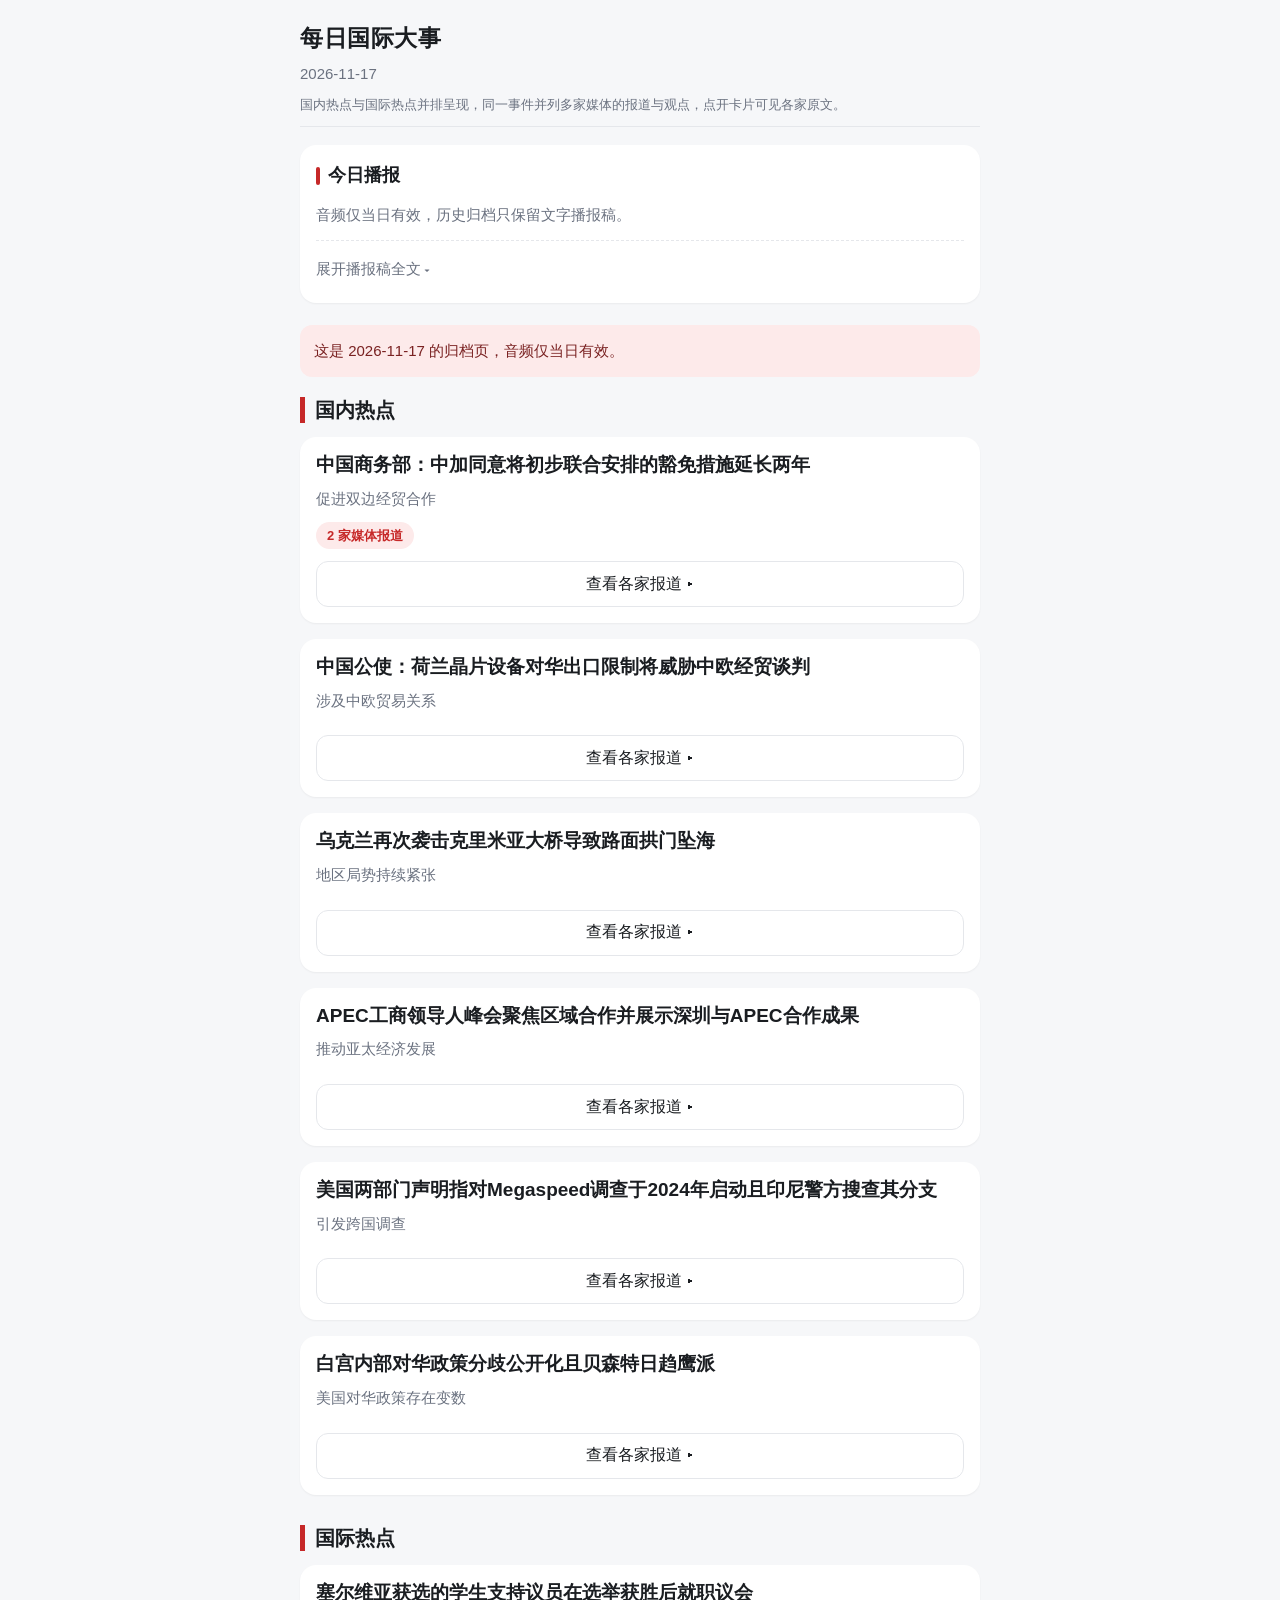
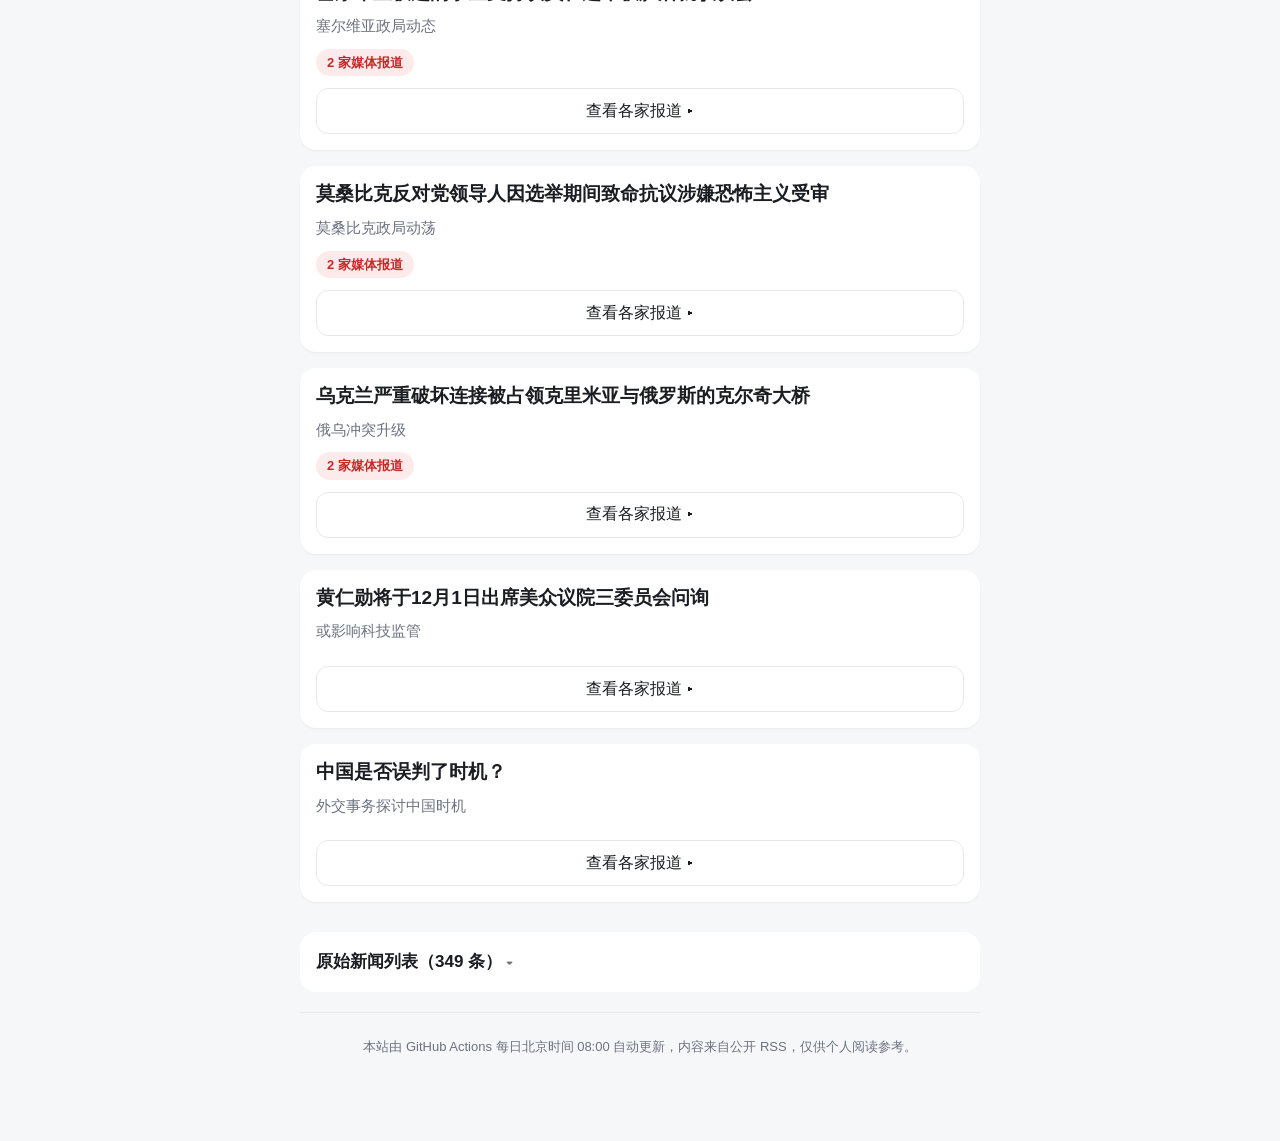
==== commit 99c17bf6: "每日播报 2026-11-17" ====
--- a/archive/2026-11-17.html
+++ b/archive/2026-11-17.html
@@ -130,202 +130,202 @@
 </header>
 <div class="broadcast"><h2>今日播报</h2><p style="color:#6b7280;font-size:15px;margin:0">音频仅当日有效，历史归档只保留文字播报稿。</p><details class="script"><summary>展开播报稿全文</summary><div class="script-body" id="broadcast-text-archive">各位好，今天是2026年11月17日，欢迎收听今日国际大事。
 
-首先来看经贸方面的消息。中加两国近日达成一致，同意将初步联合安排的豁免措施延长两年，这一决定将为中加两国的经贸往来提供更多助力。与此同时，科技领域的竞争仍在持续，美国进一步升级了对人工智能芯片的出口管制，对此，中国商务部明确表示，此举破坏了正常的经贸秩序，并加剧了科技领域的博弈。
-
-在军事与安全领域，乌克兰再次对连接俄罗斯与克里米亚的克尔奇大桥发动袭击，重创了俄方的战略通道，当地局势依然持续紧张。而在中东方向，关于伊朗是否在策划针对美国的“脏弹”袭击的相关讨论，也引发了国际社会对安全问题的广泛担忧。此外，国内方面，大型运输投送无人机“长鹰八号”成功完成了运输投送试验，展示了我国军事技术的最新进展。
-
-在亚太地区，APEC工商领导人峰会正在举行，本次峰会重点聚焦区域合作，同时也加强了深圳与APEC之间的互动，致力于推动亚太地区的共同发展。另外，特朗普已经抵达菲律宾，正式开启了他的亚洲之行，其后续的外交动向备受全球关注。
-
-在其他国际新闻方面，莫桑比克反对党领导人因去年选举动乱面临审判，该国的政局正面临严峻考验。而在英国，一些遭遇诈骗的农民工被视为现代奴役的受害者，这引发了外界对劳工权益保护问题的深度关注。同时，美国方面正在加强对Megaspeed的调查，印尼警方也已配合搜查了其分支机构。
+我们先来看经贸领域的最新动态。中国商务部近日宣布，中加双方已同意将初步联合安排的豁免措施延长两年，这对于促进两国的双边经贸合作具有积极意义。与此同时，在欧洲方面，中国公使指出，荷兰对芯片设备的出口限制可能会威胁到中欧经贸谈判，这直接关系到中欧之间的贸易关系。另外，在亚太地区，APEC工商领导人峰会正在聚焦区域合作，深圳也展示了与APEC的合作成果，为推动亚太经济发展注入了新动力。
+
+视角转向国际局势。俄乌冲突再次升级，乌克兰袭击了连接克里米亚与俄罗斯的克尔奇大桥，导致路面拱门坠入海中，目前该地区的局势依然非常紧张。在非洲，莫桑比克政局持续动荡，反对党领导人因为选举期间发生的致命抗议事件，目前正因涉嫌恐怖主义接受审判。而在欧洲，塞尔维亚方面也有政局动态，获得学生支持的议员在选举获胜后已经正式就职议会。
+
+在科技与监管领域，英伟达首席执行官黄仁勋将于12月1日出席美国众议院三个委员会的问询，这可能会对科技监管领域产生影响。而在美国，白宫内部对华政策的分歧正在公开化，随着贝森特表现得日趋鹰派，美国未来的对华政策存在变数。此外，美国两个部门声明称，针对Megaspeed的调查已于2024年启动，而印尼警方也搜查了该公司的分支机构，这引发了一场跨国调查。
 
 以上就是今天的要闻，明天同一时间再见。</div></details></div>
 <p class="empty-note" style="margin-bottom:20px">这是 2026-11-17 的归档页，音频仅当日有效。</p>
-<section class="block"><h2>国内热点</h2><article class="card"><div class="card-body"><h3>中加同意将初步联合安排的豁免措施延长两年</h3><p class="imp">有利于中加经贸往来</p><div class="card-meta"><span class="chip">2 家媒体报道</span></div><button class="toggle" type="button" data-target="cluster-c1" data-label-closed="查看各家报道 ▸">查看各家报道 ▸</button><div class="cluster" id="cluster-c1" hidden><p class="cluster-note">以下报道来自 2 家媒体，观点可能不同，请自行判断。</p><div class="media primary"><div class="src"><span class="tag">头条</span><span>联合早报</span></div><h4><a href="https://www.zaobao.com/news/china/story20261117-10014672" target="_blank" rel="noopener noreferrer">中国商务部：中加同意将初步联合安排的豁免措施延长两年</a></h4><p class="sum">亚太经济合作组织（APEC）峰会经举行前夕，中国国家主席习近平在深圳与加拿大总理卡尼星期二（11月17日）举行双边会晤。中国商务部同晚在声明中说，双方同意将初步联合安排的豁免措施延长两年。
+<section class="block"><h2>国内热点</h2><article class="card"><div class="card-body"><h3>中国商务部：中加同意将初步联合安排的豁免措施延长两年</h3><p class="imp">促进双边经贸合作</p><div class="card-meta"><span class="chip">2 家媒体报道</span></div><button class="toggle" type="button" data-target="cluster-c1" data-label-closed="查看各家报道 ▸">查看各家报道 ▸</button><div class="cluster" id="cluster-c1" hidden><p class="cluster-note">以下报道来自 2 家媒体，观点可能不同，请自行判断。</p><div class="media primary"><div class="src"><span class="tag">头条</span><span>联合早报</span></div><p class="sum">亚太经济合作组织（APEC）峰会经举行前夕，中国国家主席习近平在深圳与加拿大总理卡尼星期二（11月17日）举行双边会晤。中国商务部同晚在声明中说，双方同意将初步联合安排的豁免措施延长两年。
 中国商务部发言人星期二在官网就中加经贸磋商成果答记者问时说，在中加两国领导人重要共识的引领下，双方本着相互尊重、合作共赢的精神，在初步联合安排基础上开展多轮经贸磋商，就双方关注的经贸问题形成补充联合安排。
 发言人指出，双方同意将初步联合安排的相关豁免措施延长两年。加方还将进一步扩大对中国钢铝产品的豁免范围。相应地，中方将依法规进一步调整对加方部分农水产品采取的反歧视措施。
 发言人说，双方也就电子商务合作、中资银行在加设立分支机构、优化营商环境等经贸问题形成积极共识。这将有利于双方深化经贸合作，并为两国民众带来更大福祉。
 发言人称，双方将加紧履行各自国内程序，推动有关成果尽早落地见效，并将持续探讨进一步深化经贸合作的相关安排。双方同时将充分用好中加经贸联委会机制，继续拓展合作、解决问题、管控分歧，推动中加经贸关系健康、稳定、可持续发展。
 中国商务部部长王文涛与加拿大国际贸易部长西杜11月3日在北京共同主持召开第29届中加经贸联委会，就中加经贸关系、传统和新兴领域合作以及彼此经贸关切等进行“坦诚、深入交流”。这是中加经贸联委会首次部长级会议。
-加拿大政府11月4日在会后发布的新闻稿中宣布，中加同意延</p><a class="go" href="https://www.zaobao.com/news/china/story20261117-10014672" target="_blank" rel="noopener noreferrer">阅读原文 ↗</a></div><div class="media"><div class="src"><span>中新网</span></div><h4><a href="https://www.chinanews.com.cn/gn/2026/11-17/10733707.shtml" target="_blank" rel="noopener noreferrer">中加同意将初步联合安排的相关豁免措施延长2年</a></h4><a class="go" href="https://www.chinanews.com.cn/gn/2026/11-17/10733707.shtml" target="_blank" rel="noopener noreferrer">阅读原文 ↗</a></div></div></div></article><article class="card"><img class="card-img" src="https://cassette.sphdigital.com.sg/image/zaobao/ab52ef05ca60568d285e0a46014c5f36cf5710b584a0bda8ddc60402109ba005" alt="中国大型运投无人机“长鹰-8”完成运输投送试验" referrerpolicy="no-referrer" onerror="this.style.display='none'"><div class="card-body"><h3>中国大型运投无人机“长鹰-8”完成运输投送试验</h3><p class="imp">展示军事技术进展</p><div class="card-meta"><span class="chip">2 家媒体报道</span></div><button class="toggle" type="button" data-target="cluster-c2" data-label-closed="查看各家报道 ▸">查看各家报道 ▸</button><div class="cluster" id="cluster-c2" hidden><p class="cluster-note">以下报道来自 2 家媒体，观点可能不同，请自行判断。</p><div class="media primary"><div class="src"><span class="tag">头条</span><span>联合早报</span></div><img class="" src="https://cassette.sphdigital.com.sg/image/zaobao/ab52ef05ca60568d285e0a46014c5f36cf5710b584a0bda8ddc60402109ba005" alt="中国大型运投无人机“长鹰-8”完成运输投送试验" referrerpolicy="no-referrer" onerror="this.style.display='none'"><p class="sum">中国自主研制的7吨级大型运投无人机“长鹰-8”完成运输投送试验，它的容积达到18立方米。
-据央视新闻报道，记者星期二（11月17日）从中国兵器工业集团获悉，“长鹰-8”长17米，翼展达到25米，18立方米超大容积的货舱能兼容多型标准航空集装箱与专业冷链运储箱，并且在15分钟内就可以完成装卸，大幅提升物流周转效率。
-“长鹰-8”起飞重量达到7吨，载重能力3.5吨，最大航程超过3000公里，具备高原起降和最短200米的短距起降能力，可以适应不同环境的起降条件。
-据介绍，“长鹰-8”正从试验验证走向场景合作。后续将面向物流、应急保障、海岛运输、生鲜冷链等场景，开展支线运输、应急投送等合作。</p><a class="go" href="https://www.zaobao.com/news/china/story20261117-10010604" target="_blank" rel="noopener noreferrer">阅读原文 ↗</a></div><div class="media"><div class="src"><span>中新网</span></div><h4><a href="https://www.chinanews.com.cn/gn/2026/11-17/10733250.shtml" target="_blank" rel="noopener noreferrer">大型运投无人机“长鹰-8”完成运输投送试验</a></h4><a class="go" href="https://www.chinanews.com.cn/gn/2026/11-17/10733250.shtml" target="_blank" rel="noopener noreferrer">阅读原文 ↗</a></div></div></div></article><article class="card"><img class="card-img" src="https://s.rfi.fr/media/display/fe16fd1c-e296-11f1-8ef9-1ba7ddfab527/w:1024/p:16x9/2026-11-17T144605Z-1280893353-RC2QPOA5M1CR-RTRMADP-3-UKRAINE-CRISIS-ATTACK-CRIMEA-SBU-1.jpg" alt="乌克兰再次袭击克里米亚大桥" referrerpolicy="no-referrer" onerror="this.style.display='none'"><div class="card-body"><h3>乌克兰再次袭击克里米亚大桥</h3><p class="imp">局势持续紧张</p><div class="card-meta"></div><button class="toggle" type="button" data-target="cluster-c3" data-label-closed="查看各家报道 ▸">查看各家报道 ▸</button><div class="cluster" id="cluster-c3" hidden><div class="media primary"><div class="src"><span class="tag">头条</span><span>法广RFI</span></div><img class="" src="https://s.rfi.fr/media/display/fe16fd1c-e296-11f1-8ef9-1ba7ddfab527/w:1024/p:16x9/2026-11-17T144605Z-1280893353-RC2QPOA5M1CR-RTRMADP-3-UKRAINE-CRISIS-ATTACK-CRIMEA-SBU-1.jpg" alt="乌再袭克里米亚大桥 路面拱门坠海 泽连斯基：战争总将回到初始地" referrerpolicy="no-referrer" onerror="this.style.display='none'"><h4><a href="https://www.rfi.fr/cn/%E5%9B%BD%E9%99%85/20261117-%E4%B9%8C%E5%86%8D%E8%A2%AD%E5%85%8B%E9%87%8C%E7%B1%B3%E4%BA%9A%E5%A4%A7%E6%A1%A5-%E8%B7%AF%E9%9D%A2%E6%8B%B1%E9%97%A8%E5%9D%A0%E6%B5%B7-%E6%B3%BD%E8%BF%9E%E6%96%AF%E5%9F%BA-%E6%88%98%E4%BA%89%E6%80%BB%E5%B0%86%E5%9B%9E%E5%88%B0%E5%88%9D%E5%A7%8B%E5%9C%B0" target="_blank" rel="noopener noreferrer">乌再袭克里米亚大桥 路面拱门坠海 泽连斯基：战争总将回到初始地</a></h4><p class="sum">周二，乌克兰的无人机和导弹摧毁了连接俄罗斯与克里米亚大桥的中央公路路段。这是克里米亚大桥连续第二天遭袭。在俄总统普京即将与中美两国领导人会晤的前两天，这一事件对他造成了象征意义上的打击。
-发表时间： 17/11/2026 - 16:02 更改时间： 17/11/2026 - 16:04
+加拿大政府11月4日在会后发布的新闻稿中宣布，中加同意延</p><a class="go" href="https://www.zaobao.com/news/china/story20261117-10014672" target="_blank" rel="noopener noreferrer">阅读原文 ↗</a></div><div class="media"><div class="src"><span>中新网</span></div><h4><a href="https://www.chinanews.com.cn/gn/2026/11-17/10733707.shtml" target="_blank" rel="noopener noreferrer">中加同意将初步联合安排的相关豁免措施延长2年</a></h4><a class="go" href="https://www.chinanews.com.cn/gn/2026/11-17/10733707.shtml" target="_blank" rel="noopener noreferrer">阅读原文 ↗</a></div></div></div></article><article class="card"><img class="card-img" src="https://cassette.sphdigital.com.sg/image/zaobao/e220fb0cef6e734b614260f47bb2c558d1afc87b87d91924e4ab84624d1c2844" alt="中国公使：荷兰晶片设备对华出口限制将威胁中欧经贸谈判" referrerpolicy="no-referrer" onerror="this.style.display='none'"><div class="card-body"><h3>中国公使：荷兰晶片设备对华出口限制将威胁中欧经贸谈判</h3><p class="imp">涉及中欧贸易关系</p><div class="card-meta"></div><button class="toggle" type="button" data-target="cluster-c2" data-label-closed="查看各家报道 ▸">查看各家报道 ▸</button><div class="cluster" id="cluster-c2" hidden><div class="media primary"><div class="src"><span class="tag">头条</span><span>联合早报</span></div><img class="" src="https://cassette.sphdigital.com.sg/image/zaobao/e220fb0cef6e734b614260f47bb2c558d1afc87b87d91924e4ab84624d1c2844" alt="中国公使：荷兰晶片设备对华长期出口限制将威胁中欧经贸谈判" referrerpolicy="no-referrer" onerror="this.style.display='none'"><h4><a href="https://www.zaobao.com/news/china/story20261117-10014994" target="_blank" rel="noopener noreferrer">中国公使：荷兰晶片设备对华长期出口限制将威胁中欧经贸谈判</a></h4><a class="go" href="https://www.zaobao.com/news/china/story20261117-10014994" target="_blank" rel="noopener noreferrer">阅读原文 ↗</a></div></div></div></article><article class="card"><img class="card-img" src="https://s.rfi.fr/media/display/fe16fd1c-e296-11f1-8ef9-1ba7ddfab527/w:1024/p:16x9/2026-11-17T144605Z-1280893353-RC2QPOA5M1CR-RTRMADP-3-UKRAINE-CRISIS-ATTACK-CRIMEA-SBU-1.jpg" alt="乌克兰再次袭击克里米亚大桥导致路面拱门坠海" referrerpolicy="no-referrer" onerror="this.style.display='none'"><div class="card-body"><h3>乌克兰再次袭击克里米亚大桥导致路面拱门坠海</h3><p class="imp">地区局势持续紧张</p><div class="card-meta"></div><button class="toggle" type="button" data-target="cluster-c3" data-label-closed="查看各家报道 ▸">查看各家报道 ▸</button><div class="cluster" id="cluster-c3" hidden><div class="media primary"><div class="src"><span class="tag">头条</span><span>法广RFI</span></div><img class="" src="https://s.rfi.fr/media/display/fe16fd1c-e296-11f1-8ef9-1ba7ddfab527/w:1024/p:16x9/2026-11-17T144605Z-1280893353-RC2QPOA5M1CR-RTRMADP-3-UKRAINE-CRISIS-ATTACK-CRIMEA-SBU-1.jpg" alt="乌再袭克里米亚大桥 路面拱门坠海 泽连斯基：战争总将回到初始地" referrerpolicy="no-referrer" onerror="this.style.display='none'"><h4><a href="https://www.rfi.fr/cn/%E5%9B%BD%E9%99%85/20261117-%E4%B9%8C%E5%86%8D%E8%A2%AD%E5%85%8B%E9%87%8C%E7%B1%B3%E4%BA%9A%E5%A4%A7%E6%A1%A5-%E8%B7%AF%E9%9D%A2%E6%8B%B1%E9%97%A8%E5%9D%A0%E6%B5%B7-%E6%B3%BD%E8%BF%9E%E6%96%AF%E5%9F%BA-%E6%88%98%E4%BA%89%E6%80%BB%E5%B0%86%E5%9B%9E%E5%88%B0%E5%88%9D%E5%A7%8B%E5%9C%B0" target="_blank" rel="noopener noreferrer">乌再袭克里米亚大桥 路面拱门坠海 泽连斯基：战争总将回到初始地</a></h4><p class="sum">周二，乌克兰的无人机和导弹摧毁了连接俄罗斯与克里米亚半岛的大桥的中央公路路段。这是克里米亚大桥连续第二天遭袭。在俄总统普京即将与中美两国领导人会晤的前两天，这一事件对他造成了象征意义上的打击。
+发表时间： 17/11/2026 - 16:02 更改时间： 17/11/2026 - 16:11
 乌克兰总统泽连斯基（Volodymyr Zelenskyy）在社交平台X上发布了相关视频和图片，显示该大桥的公路路面拱门已坍塌入海，留下一道巨大缺口。这座全长19公里的大桥是普京于2018年启用的旗舰项目，也是俄罗斯对克里米亚半岛——即俄方于2014年从乌克兰手中夺取并吞并的领土——所控制的象征。
 泽连斯基周二在帖文中写道：“我们曾多次向俄罗斯提出旨在缓和局势的举措，但每一项提议都遭到了断然拒绝。俄罗斯每天都在袭击我们的基础设施，包括扎波罗热、第聂伯罗、基辅以及敖德萨地区境内的桥梁”。
 泽连斯基补充说，“我们正在修复这些基础设施，但同时也要提醒俄罗斯：战争总将回到它初始的地方。乌克兰拥有强大的防御能力，且这种能力将持续保持；对于针对我们城市和人民的恐怖行径，我们绝不会不予回应”。
 泽连斯基称，此次打击是在一场史无前例的行动之后进行的；该行动有条不紊地摧毁了俄罗斯的防空系统、雷达系统以及电子战能力。
-由俄方扶持的克里米亚行政长官阿克肖诺夫（Sergei Aksyonov）表示，事件造成两人死亡，公路交</p><a class="go" href="https://www.rfi.fr/cn/%E5%9B%BD%E9%99%85/20261117-%E4%B9%8C%E5%86%8D%E8%A2%AD%E5%85%8B%E9%87%8C%E7%B1%B3%E4%BA%9A%E5%A4%A7%E6%A1%A5-%E8%B7%AF%E9%9D%A2%E6%8B%B1%E9%97%A8%E5%9D%A0%E6%B5%B7-%E6%B3%BD%E8%BF%9E%E6%96%AF%E5%9F%BA-%E6%88%98%E4%BA%89%E6%80%BB%E5%B0%86%E5%9B%9E%E5%88%B0%E5%88%9D%E5%A7%8B%E5%9C%B0" target="_blank" rel="noopener noreferrer">阅读原文 ↗</a></div></div></div></article><article class="card"><div class="card-body"><h3>APEC工商领导人峰会聚焦区域合作及深圳与APEC互动</h3><p class="imp">推动亚太地区合作</p><div class="card-meta"></div><button class="toggle" type="button" data-target="cluster-c4" data-label-closed="查看各家报道 ▸">查看各家报道 ▸</button><div class="cluster" id="cluster-c4" hidden><div class="media primary"><div class="src"><span class="tag">头条</span><span>中新网</span></div><h4><a href="https://www.chinanews.com.cn/cj/2026/11-17/10733790.shtml" target="_blank" rel="noopener noreferrer">APEC工商领导人峰会聚焦区域合作 共绘亚太发展蓝图</a></h4><a class="go" href="https://www.chinanews.com.cn/cj/2026/11-17/10733790.shtml" target="_blank" rel="noopener noreferrer">阅读原文 ↗</a></div></div></div></article><article class="card"><img class="card-img" src="https://s.rfi.fr/media/display/efed35f6-e225-11f1-a2bb-f71d22e7fea9/w:1024/p:16x9/2026-11-15T113515Z-1912996520-RC2138A1MUYS-RTRMADP-3-NVIDIA-CEO.jpg" alt="美国调查Megaspeed并由印尼警方搜查其分支" referrerpolicy="no-referrer" onerror="this.style.display='none'"><div class="card-body"><h3>美国调查Megaspeed并由印尼警方搜查其分支</h3><p class="imp">美方加强相关调查</p><div class="card-meta"></div><button class="toggle" type="button" data-target="cluster-c12" data-label-closed="查看各家报道 ▸">查看各家报道 ▸</button><div class="cluster" id="cluster-c12" hidden><div class="media primary"><div class="src"><span class="tag">头条</span><span>法广RFI</span></div><img class="" src="https://s.rfi.fr/media/display/efed35f6-e225-11f1-a2bb-f71d22e7fea9/w:1024/p:16x9/2026-11-15T113515Z-1912996520-RC2138A1MUYS-RTRMADP-3-NVIDIA-CEO.jpg" alt="美国两部门声明指对Megaspeed调查于2024年启动 印尼警方搜查当地分支" referrerpolicy="no-referrer" onerror="this.style.display='none'"><h4><a href="https://www.rfi.fr/cn/%E5%9B%BD%E9%99%85/20261117-%E7%BE%8E%E5%9B%BD%E4%B8%A4%E9%83%A8%E9%97%A8%E5%A3%B0%E6%98%8E%E6%8C%87%E5%AF%B9megaspeed%E8%B0%83%E6%9F%A5%E4%BA%8E2024%E5%B9%B4%E5%90%AF%E5%8A%A8-%E5%8D%B0%E5%B0%BC%E8%AD%A6%E6%96%B9%E6%90%9C%E6%9F%A5%E5%BD%93%E5%9C%B0%E5%88%86%E6%94%AF" target="_blank" rel="noopener noreferrer">美国两部门声明指对Megaspeed调查于2024年启动 印尼警方搜查当地分支</a></h4><a class="go" href="https://www.rfi.fr/cn/%E5%9B%BD%E9%99%85/20261117-%E7%BE%8E%E5%9B%BD%E4%B8%A4%E9%83%A8%E9%97%A8%E5%A3%B0%E6%98%8E%E6%8C%87%E5%AF%B9megaspeed%E8%B0%83%E6%9F%A5%E4%BA%8E2024%E5%B9%B4%E5%90%AF%E5%8A%A8-%E5%8D%B0%E5%B0%BC%E8%AD%A6%E6%96%B9%E6%90%9C%E6%9F%A5%E5%BD%93%E5%9C%B0%E5%88%86%E6%94%AF" target="_blank" rel="noopener noreferrer">阅读原文 ↗</a></div></div></div></article><article class="card"><div class="card-body"><h3>美国升级AI晶片出口管制，中国商务部指其破坏经贸秩序</h3><p class="imp">加剧科技领域博弈</p><div class="card-meta"></div><button class="toggle" type="button" data-target="cluster-c45" data-label-closed="查看各家报道 ▸">查看各家报道 ▸</button><div class="cluster" id="cluster-c45" hidden><div class="media primary"><div class="src"><span class="tag">头条</span><span>联合早报</span></div><h4><a href="https://www.zaobao.com/news/china/story20261117-10014411" target="_blank" rel="noopener noreferrer">美升级AI晶片出口管制 中国商务部：破坏国际经贸秩序</a></h4><a class="go" href="https://www.zaobao.com/news/china/story20261117-10014411" target="_blank" rel="noopener noreferrer">阅读原文 ↗</a></div></div></div></article><article class="card"><img class="card-img" src="https://cassette.sphdigital.com.sg/image/zaobao/c3f3a6b10f791babdfe6e2774a6991e886637b4555dc20d2dfa035ba14503f9c" alt="中国防长时隔18年再访意大利" referrerpolicy="no-referrer" onerror="this.style.display='none'"><div class="card-body"><h3>中国防长时隔18年再访意大利</h3><p class="imp">深化中意军事外交交流</p><div class="card-meta"></div><button class="toggle" type="button" data-target="cluster-c55" data-label-closed="查看各家报道 ▸">查看各家报道 ▸</button><div class="cluster" id="cluster-c55" hidden><div class="media primary"><div class="src"><span class="tag">头条</span><span>联合早报</span></div><img class="" src="https://cassette.sphdigital.com.sg/image/zaobao/c3f3a6b10f791babdfe6e2774a6991e886637b4555dc20d2dfa035ba14503f9c" alt="中国防长时隔18年再访意大利" referrerpolicy="no-referrer" onerror="this.style.display='none'"><a class="go" href="https://www.zaobao.com/news/china/story20261117-10014184" target="_blank" rel="noopener noreferrer">阅读原文 ↗</a></div></div></div></article></section>
-<section class="block"><h2>国际热点</h2><article class="card"><img class="card-img" src="https://ichef.bbci.co.uk/ace/standard/1024/cpsprodpb/222d/live/db8315b0-e278-11f1-99a1-253766e7ad8b.png" alt="乌克兰袭击连接俄罗斯与克里米亚的克尔奇大桥" referrerpolicy="no-referrer" onerror="this.style.display='none'"><div class="card-body"><h3>乌克兰袭击连接俄罗斯与克里米亚的克尔奇大桥</h3><p class="imp">重创俄方战略通道</p><div class="card-meta"><span class="chip">2 家媒体报道</span></div><button class="toggle" type="button" data-target="cluster-i1" data-label-closed="查看各家报道 ▸">查看各家报道 ▸</button><div class="cluster" id="cluster-i1" hidden><p class="cluster-note">以下报道来自 3 家媒体，观点可能不同，请自行判断。</p><div class="media primary"><div class="src"><span class="tag">头条</span><span>BBC</span></div><img class="" src="https://ichef.bbci.co.uk/ace/standard/1024/cpsprodpb/222d/live/db8315b0-e278-11f1-99a1-253766e7ad8b.png" alt="普京的克里米亚大桥部分坍塌，泽连斯基赞扬乌克兰发动了“前所未有”的袭击" referrerpolicy="no-referrer" onerror="this.style.display='none'"><h4><a href="https://www.bbc.co.uk/news/articles/cw772jk4rvmxo" target="_blank" rel="noopener noreferrer">普京的克里米亚大桥部分坍塌，泽连斯基赞扬乌克兰发动了“前所未有”的袭击</a></h4><p class="en-title" lang="en">Putin&#x27;s Crimea bridge partly collapses as Zelensky hails &#x27;unprecedented&#x27; attack by Ukraine</p><p class="sum">普京的克里米亚大桥部分坍塌，泽连斯基称乌克兰发动了“史无前例”的袭击
-
-视频显示乌克兰导弹正逼近克里米亚大桥
-
-乌克兰严重损毁了连接俄罗斯与被占领的克里米亚的一座关键桥梁。总统弗拉基米尔·泽连斯基表示，这是一场筹备了数周之久的“史无前例的行动”。
-
-乌克兰官员分享的图像显示，克里米亚大桥的一段已坍塌入水中，这对莫斯科的战争行动造成了物流和象征意义上的打击。
-
-克里姆林宫表示，将会把这座桥梁重建得“比以前更好”，并称俄罗斯总统弗拉基米尔·普京已就昨夜的袭击接到了汇报。
-
-这座大桥是由俄罗斯在2014年入侵并非法吞并乌克兰南部半岛后建造的，并由普京于2018年亲自启用。
-
-长期以来，乌克兰一直将克里米亚大桥作为攻击目标，该桥为前往前线的俄罗斯士兵提供了公路和铁路通道，但此前一直难以将其彻底切断。
-
-普京的克里米亚大桥部分坍塌，泽连斯基称赞乌克兰发动了“前所未有”的袭击
-
-虽然基辅一直试图通过打击炼油厂和储油库，从经济上增加俄罗斯发动战争的代价，但袭击这座大桥则是试图增加普京的政治代价。
-
-此次袭击的时机非常微妙，正值普京会见中国和美国领导人之前。这可能会令他重新回到聚光灯下的时刻蒙上阴影。
-
-在涉及导弹和无人机的夜间袭击之后，造成的破坏似乎比之前对大桥的袭击要严重得多，大桥的一个大型拱形部分显然已被摧毁。
-
-视频画面显示，道路部分遭受了严重破坏，可以看到支撑拱和路面的残骸从下方的水中伸出。
-
-泽连斯基表示，这次袭击是军方和安全部门开展的七阶段行动的结果，在此期间，乌克兰军队“逐步摧毁了防空系统、雷达、电子战设备以及其他……
-
-普京的克里米亚大桥部分坍塌，泽连斯基赞扬乌克兰进行了“史无前例”的袭击
-
-“……向最终目标前进过程中的指定目标”。
-
-他表示，在这一“关键阶段”的夜间，乌克兰发射了多种类型的无人机，以及该国的“火烈鸟”（Flamingo）和“海王星”（Neptune）巡航导弹。
-
-乌克兰总统还表示，与大桥公路并行的铁路线路也遭到了一波无人机的袭击，不过图像显示其支撑拱门依然屹立，一名受俄罗斯支持的官员表示，部分铁路服务仍在运行。
-
-乌克兰国家安全局（SBU）表示，一个月以来，行动已“系统性地压制了敌方防空系统”，并称这表明“没有任何俄罗斯防御系统能够保证入侵者所占领的非法设施的安全”。
-
-与此同时，乌克兰军方表示，大桥的公路部分已“停止使用”，车辆无法通行，而铁路部分虽然依然屹立，但拱门已受损。
-
-普京的克里米亚大桥部分坍塌，泽连斯基赞扬乌克兰发动了“史无前例”的袭击
-
-克里姆林宫发言人德米特里·佩斯科夫表示，大桥将在“遭到乌克兰袭击后得到修复，而且会比以前更好”，并并不排除此次袭击与普京访问中国有关的可能性。
-
-俄罗斯调查委员会确认了大桥的结构性损坏，并表示在遭到“乌克兰武装部队”袭击后，已开设了一项“……以恐怖主义罪名起诉的刑事案件”。
-
-根据国防部的说法，俄罗斯连续第二天记录到自战争爆发以来规模最大的乌克兰无人机袭击，共击落了2,256架无人机。
-
-在普京、唐纳德·特朗普和习近平于周四在中国深圳举行会晤前的几天里，泽连斯基曾警告会有重大袭击发生。
-
-周二，在两次重大过境点因袭击而关闭后，基辅出现了严重的交通拥堵。
-
-普京的克里米亚大桥部分坍塌，泽连斯基称赞乌克兰发动了“前所未有”的袭击
-
-在其他地方，基辅市长维塔利·克利奇科表示，在俄罗斯于夜间袭击乌克兰首都后，作为跨越第聂伯河关键通道的北桥（Pivnichnyi）和南桥（Pivdennyi）均已关闭。
-
-周二午夜前夕，基辅传出了巨大的爆炸声。克利奇科在不久后表示，该市的“关键基础设施系统遭受破坏”，且供暖和供水也受到了干扰。
-
-当地官员表示，在通知平民前往民防避难所后，基辅的部分地上地铁服务在夜间袭击中受损。
-
-共有八座主要桥梁跨越第聂伯河，连接着基辅的西部和东部，估计有300万居民依赖这些桥梁在城市中穿行。
-
-对繁忙的北桥和南桥的袭击将给人们的日常生活带来重大影响。
-
-普京的克里米亚大桥部分坍塌，泽连斯基称赞乌克兰发动了“史无前例”的袭击
-
-在其他地方，据当地官员称，俄罗斯的导弹袭击造成了中部切尔卡瑟地区的三人受伤。
-
-尽管克里米亚大桥遭袭的长期影响尚不完全明确，但俄罗斯军队面临严重交通和物流危机的风险已显著增加。
-
-拱形部分的坍塌切断了该半岛与俄罗斯之间的直接公路和铁路联系——至少在渡口修复之前是如此。
-
-然而，仍然存在一条穿过乌克兰南部被占领的扎波罗热州和赫尔松州的陆上走廊——尽管基辅一直在有系统地打击贯穿克里米亚北部的运输路线，以及琼加尔附近地区的桥梁和其他渡口。
-
-这已经导致了燃料和其他物资（包括军事货物）的交付出现问题。
-
-普京的克里米亚大桥部分坍塌，泽连斯基称赞乌克兰发动了“前所未有”的袭击
-
-连接黑海与亚速海的克赤海峡设有渡轮航线。这可能在一定程度上弥补大桥损毁带来的影响，但其运力非常有限，且同样容易受到袭击。
-
-俄罗斯也可以通过海路向克里米亚提供补给，但这条路线也充满风险，因为乌克兰的海军无人机和空中无人机在该地区活动频繁。
-
-此外，克里米亚大桥的碎片——尤其是其巨大的拱形结构——可能已经堵塞了航道。
-
-这将使得大型船只更难通过，并为俄罗斯占领的亚速海港口（包括马里乌波尔和别尔江斯克）带来进一步的问题。
-
-俄罗斯于2022年2月发动了对乌克兰的全规模入侵。目前，约五分之一的乌克兰领土处于俄罗斯占领之下，而基辅拒绝了普京要求其放弃目前仍由其控制的乌克兰东部顿巴斯地区的诉求。
-
-普京的克里米亚大桥部分坍塌，泽连斯基称赞乌克兰发动了“史无前例”的袭击
-
-地标性克里米亚大桥遭到袭击，俄罗斯报告称遭遇了战争中规模最大的乌克兰无人机袭击
-
-乌克兰称执法记录仪视频显示了致命的俄罗斯“双重打击”式轰炸
-
-泽连斯基对美国将欧洲纳入俄乌和平谈判表示欢迎</p><p class="sum-en" lang="en">Ukraine says the missile and drone attack on the strategic bridge in the Russian-annexed Crimea took weeks to plan.</p><a class="go" href="https://www.bbc.co.uk/news/articles/cw772jk4rvmxo" target="_blank" rel="noopener noreferrer">阅读原文 ↗</a></div><div class="media"><div class="src"><span>Al Jazeera</span></div><h4><a href="https://www.aljazeera.com/video/newsfeed/2026/11/17/unprecedented-ukraine-attack-on-crimean-bridge?traffic_source=rss" target="_blank" rel="noopener noreferrer">乌克兰对克里米亚大桥发动“前所未有”的袭击</a></h4><p class="en-title" lang="en">‘Unprecedented’ Ukraine attack on Crimean bridge</p><p class="sum-en" lang="en">Ukraine has struck the Kerch Bridge linking Russia to Russian-annexed Crimea for a second day.</p><a class="go" href="https://www.aljazeera.com/video/newsfeed/2026/11/17/unprecedented-ukraine-attack-on-crimean-bridge?traffic_source=rss" target="_blank" rel="noopener noreferrer">阅读原文 ↗</a></div><div class="media"><div class="src"><span>Google News</span></div><h4><a href="https://news.google.com/rss/articles/CBMiW0FVX3lxTFBSRU00UVItWVBVOXhnT1ozc2E0NXk5V3VNTlN4eERVeGVRRlJKc3dHLUMxbTRISm5RbEhoeEJUdEhCbldiU0txRExramJVWF9OcVdIV3dBOEo3czA?oc=5" target="_blank" rel="noopener noreferrer">普京的克里米亚大桥部分坍塌，泽连斯基称乌克兰发动了“史无前例”的袭击 - BBC</a></h4><p class="en-title" lang="en">Putin&#x27;s Crimea bridge partly collapses as Zelensky hails &#x27;unprecedented&#x27; attack by Ukraine - BBC</p><p class="sum-en" lang="en">Putin&#x27;s Crimea bridge partly collapses as Zelensky hails &#x27;unprecedented&#x27; attack by Ukraine BBC Ukraine Attacks Kerch Bridge Linking Russia to Occupied Crimea The New York Times Missiles! At the Crimea Bridge Bloomberg.com Russian Offensive Campaign Assessment, November 16, 2026 Institute for the Study of War Ukraine critically damages Kerch bridge linking occupied Crimea with Russia The Guardian</p><a class="go" href="https://news.google.com/rss/articles/CBMiW0FVX3lxTFBSRU00UVItWVBVOXhnT1ozc2E0NXk5V3VNTlN4eERVeGVRRlJKc3dHLUMxbTRISm5RbEhoeEJUdEhCbldiU0txRExramJVWF9OcVdIV3dBOEo3czA?oc=5" target="_blank" rel="noopener noreferrer">阅读原文 ↗</a></div></div></div></article><article class="card"><img class="card-img" src="https://ichef.bbci.co.uk/ace/standard/1024/cpsprodpb/8344/live/da8191f0-e27d-11f1-bd1e-f9c53347c5a6.jpg" alt="莫桑比克反对党领导人因2024年选举动乱面临审判" referrerpolicy="no-referrer" onerror="this.style.display='none'"><div class="card-body"><h3>莫桑比克反对党领导人因2024年选举动乱面临审判</h3><p class="imp">政局面临考验</p><div class="card-meta"><span class="chip">2 家媒体报道</span></div><button class="toggle" type="button" data-target="cluster-i3" data-label-closed="查看各家报道 ▸">查看各家报道 ▸</button><div class="cluster" id="cluster-i3" hidden><p class="cluster-note">以下报道来自 2 家媒体，观点可能不同，请自行判断。</p><div class="media primary"><div class="src"><span class="tag">头条</span><span>BBC</span></div><img class="" src="https://ichef.bbci.co.uk/ace/standard/1024/cpsprodpb/8344/live/da8191f0-e27d-11f1-bd1e-f9c53347c5a6.jpg" alt="莫桑比克反对党领导人因2024年致命选举动乱面临审判" referrerpolicy="no-referrer" onerror="this.style.display='none'"><h4><a href="https://www.bbc.co.uk/news/articles/crq5vl1l6z2po" target="_blank" rel="noopener noreferrer">莫桑比克反对党领导人因2024年致命选举动乱面临审判</a></h4><p class="en-title" lang="en">Mozambique opposition leader faces trial over deadly 2024 election unrest</p><p class="sum">莫桑比克反对派领导人因2024年致命选举动乱面临审判
-
-维南西奥·蒙德拉内是2024年总统选举的亚军
-
-莫桑比克反对派领导人维南西奥·蒙德拉内已因煽动恐怖主义和公民抗命等罪名接受审判，这些指控与该国2024年存在争议的选举后引发的致命抗议活动有关。
-
-他否认有任何不当行为，而他的政党则称这场审判具有政治动机。
-
-在蒙德拉内前往最高法院之前，安保工作非常严密，当局担心他的支持者会发起新一轮示威活动。
-
-警方已呼吁公民冷静关注诉讼进程，避免采取可能威胁公共秩序的行为。
-
-周二清晨，蒙德拉内带着“平和的心态”抵达最高法院，并受到了数十名支持者的欢迎。
-
-“如你们所见，我心态平和，对我的法律团队的工作充满信心，”他在法院外聚集的记者面前说道，现场有大量警力部署。
-
-莫桑比克反对派领导人因2024年致命选举动乱面临审判
-
-这场审判被广泛视为对莫桑比克政治稳定的一次重大考验。近两年前，一场存在争议的选举引发了该国几十年来最严重的政治动乱之一。
-
-“这场审判对莫桑比克来说是一个真正的考验。这是一个证明法治面前人人平等的重要机会，”政治分析人士路易斯·纳乔特（Luis Nhachote）表示。
-
-蒙德拉内（Mondlane）对宣布执政党“解放阵线”（Frelimo）的丹尼尔·查波（Daniel Chapo）为获胜者的总统选举结果提出质疑，他指责当局存在大规模选举舞弊，并号召在全国范围内进行抗议和罢工。
-
-参与莫桑比克敲锅抗议活动的儿童遭枪杀
-
-示威活动持续了数月，人权组织指责安全部队对抗议者使用了过度武力。
-
-莫桑比克反对派领导人因2024年致命选举动乱面临审判
-
-国际特赦组织援引当地民间社会组织的说法称，动乱期间有超过300人死亡，这是该国独立以来最严重的选举后危机之一。
-
-莫桑比克警方表示死亡人数为96人，其中包括17名警察。
-
-欧盟选举观察员也报告了2024年10月投票中存在的违规行为，引发了对选举结果公信力的质疑。
-
-据警方称，2024年抗议活动期间约有96人死亡。
-
-检察官指控蒙德拉内鼓励举行扰乱公共服务、破坏财产并威胁公共安全的示威活动。
-
-指控罪名包括公开美化犯罪行为、煽动集体不服从、公开煽动犯罪以及与恐怖主义相关的罪行。
+由俄方扶持的克里米亚行政长官阿克肖诺夫（Sergei Aksyonov）表示，事件造成两人死亡，</p><a class="go" href="https://www.rfi.fr/cn/%E5%9B%BD%E9%99%85/20261117-%E4%B9%8C%E5%86%8D%E8%A2%AD%E5%85%8B%E9%87%8C%E7%B1%B3%E4%BA%9A%E5%A4%A7%E6%A1%A5-%E8%B7%AF%E9%9D%A2%E6%8B%B1%E9%97%A8%E5%9D%A0%E6%B5%B7-%E6%B3%BD%E8%BF%9E%E6%96%AF%E5%9F%BA-%E6%88%98%E4%BA%89%E6%80%BB%E5%B0%86%E5%9B%9E%E5%88%B0%E5%88%9D%E5%A7%8B%E5%9C%B0" target="_blank" rel="noopener noreferrer">阅读原文 ↗</a></div></div></div></article><article class="card"><div class="card-body"><h3>APEC工商领导人峰会聚焦区域合作并展示深圳与APEC合作成果</h3><p class="imp">推动亚太经济发展</p><div class="card-meta"></div><button class="toggle" type="button" data-target="cluster-c5" data-label-closed="查看各家报道 ▸">查看各家报道 ▸</button><div class="cluster" id="cluster-c5" hidden><div class="media primary"><div class="src"><span class="tag">头条</span><span>中新网</span></div><h4><a href="https://www.chinanews.com.cn/cj/2026/11-17/10733790.shtml" target="_blank" rel="noopener noreferrer">APEC工商领导人峰会聚焦区域合作 共绘亚太发展蓝图</a></h4><p class="sum">今天中外嘉宾聚焦“亚太经济新图景与合作新机遇”展开对话，7场专题研讨覆盖人工智能、数字经济、绿色转型等热点领域。
+参会嘉宾表示，本届峰会搭建起高效务实的对话合作平台，将为亚太乃至全球企业创造更多新机遇。
+秘鲁中国商会会长 阿尔瓦罗・巴雷内切亚： 我对今年APEC期待很多，今天的峰会上，我们还会和中国贸促会签署相关合作备忘录。本次峰会聚焦的主题体现在贸易往来、人员流动、互联互通上，也包括经验、技术和发展成果的交流。这对全球工商界来说，绝对是一件好事。
+澳大利亚中国工商业委员会全国主席 里斯·罗伯茨： 我们非常关注数字领域，特别是人工智能，因为这是下一个全新的发展前沿。我们希望，通过这次在中国举行的APEC会议，做生意变得更加容易了。
+赢创工业集团副董事长、代理CEO 雷铁喜： 很显然，区域合作中的方方面面都离不开中国，这也正是本次峰会意义非凡的原因。正因如此，本届峰会才会会聚众多与会者，还能在这里结识新的合作伙伴。
+参会嘉宾表示，当前APEC经济体正抢抓数字化、智能化、绿色化机遇，推动亚太成为全球创新增长高地，而中国在其中正发挥着重要的引领作用。
+科领盛国际全球首席商务官 托德·汉考克： 我认为，中国是亚太经合组织的定盘星。无论是人工智能、生物技术，还是医疗发展领域，都有许多令人赞叹的创新成果，中国为世界带来了很多创新。
+克诺尔集团亚太区董事 白迪森： 中国已经从商品制造基地转型成为</p><a class="go" href="https://www.chinanews.com.cn/cj/2026/11-17/10733790.shtml" target="_blank" rel="noopener noreferrer">阅读原文 ↗</a></div></div></div></article><article class="card"><img class="card-img" src="https://s.rfi.fr/media/display/efed35f6-e225-11f1-a2bb-f71d22e7fea9/w:1024/p:16x9/2026-11-15T113515Z-1912996520-RC2138A1MUYS-RTRMADP-3-NVIDIA-CEO.jpg" alt="美国两部门声明指对Megaspeed调查于2024年启动且印尼警方搜查其分支" referrerpolicy="no-referrer" onerror="this.style.display='none'"><div class="card-body"><h3>美国两部门声明指对Megaspeed调查于2024年启动且印尼警方搜查其分支</h3><p class="imp">引发跨国调查</p><div class="card-meta"></div><button class="toggle" type="button" data-target="cluster-c13" data-label-closed="查看各家报道 ▸">查看各家报道 ▸</button><div class="cluster" id="cluster-c13" hidden><div class="media primary"><div class="src"><span class="tag">头条</span><span>法广RFI</span></div><img class="" src="https://s.rfi.fr/media/display/efed35f6-e225-11f1-a2bb-f71d22e7fea9/w:1024/p:16x9/2026-11-15T113515Z-1912996520-RC2138A1MUYS-RTRMADP-3-NVIDIA-CEO.jpg" alt="美国两部门声明指对Megaspeed调查于2024年启动 印尼警方搜查当地分支" referrerpolicy="no-referrer" onerror="this.style.display='none'"><h4><a href="https://www.rfi.fr/cn/%E5%9B%BD%E9%99%85/20261117-%E7%BE%8E%E5%9B%BD%E4%B8%A4%E9%83%A8%E9%97%A8%E5%A3%B0%E6%98%8E%E6%8C%87%E5%AF%B9megaspeed%E8%B0%83%E6%9F%A5%E4%BA%8E2024%E5%B9%B4%E5%90%AF%E5%8A%A8-%E5%8D%B0%E5%B0%BC%E8%AD%A6%E6%96%B9%E6%90%9C%E6%9F%A5%E5%BD%93%E5%9C%B0%E5%88%86%E6%94%AF" target="_blank" rel="noopener noreferrer">美国两部门声明指对Megaspeed调查于2024年启动 印尼警方搜查当地分支</a></h4><a class="go" href="https://www.rfi.fr/cn/%E5%9B%BD%E9%99%85/20261117-%E7%BE%8E%E5%9B%BD%E4%B8%A4%E9%83%A8%E9%97%A8%E5%A3%B0%E6%98%8E%E6%8C%87%E5%AF%B9megaspeed%E8%B0%83%E6%9F%A5%E4%BA%8E2024%E5%B9%B4%E5%90%AF%E5%8A%A8-%E5%8D%B0%E5%B0%BC%E8%AD%A6%E6%96%B9%E6%90%9C%E6%9F%A5%E5%BD%93%E5%9C%B0%E5%88%86%E6%94%AF" target="_blank" rel="noopener noreferrer">阅读原文 ↗</a></div></div></div></article><article class="card"><img class="card-img" src="https://static01.nyt.com/images/2026/11/16/multimedia/16dc-bessent-01-tfpz/16dc-bessent-01-tfpz-videoLarge.jpg" alt="白宫内部对华政策分歧公开化且贝森特日趋鹰派" referrerpolicy="no-referrer" onerror="this.style.display='none'"><div class="card-body"><h3>白宫内部对华政策分歧公开化且贝森特日趋鹰派</h3><p class="imp">美国对华政策存在变数</p><div class="card-meta"></div><button class="toggle" type="button" data-target="cluster-c140" data-label-closed="查看各家报道 ▸">查看各家报道 ▸</button><div class="cluster" id="cluster-c140" hidden><div class="media primary"><div class="src"><span class="tag">头条</span><span>纽约时报中文网</span></div><img class="" src="https://static01.nyt.com/images/2026/11/16/multimedia/16dc-bessent-01-tfpz/16dc-bessent-01-tfpz-videoLarge.jpg" alt="白宫内部对华政策分歧公开化，贝森特日趋鹰派" referrerpolicy="no-referrer" onerror="this.style.display='none'"><h4><a href="https://cn.nytimes.com/usa/20261117/bessent-lutnick-china/" target="_blank" rel="noopener noreferrer">白宫内部对华政策分歧公开化，贝森特日趋鹰派</a></h4><a class="go" href="https://cn.nytimes.com/usa/20261117/bessent-lutnick-china/" target="_blank" rel="noopener noreferrer">阅读原文 ↗</a></div></div></div></article></section>
+<section class="block"><h2>国际热点</h2><article class="card"><img class="card-img" src="https://s.france24.com/media/display/87a472fc-e29d-11f1-b8c8-7908c4e1a3c7/w:1024/p:16x9/EN-20261117-162342-162539-CS.jpg" alt="塞尔维亚获选的学生支持议员在选举获胜后就职议会" referrerpolicy="no-referrer" onerror="this.style.display='none'"><div class="card-body"><h3>塞尔维亚获选的学生支持议员在选举获胜后就职议会</h3><p class="imp">塞尔维亚政局动态</p><div class="card-meta"><span class="chip">2 家媒体报道</span></div><button class="toggle" type="button" data-target="cluster-i1" data-label-closed="查看各家报道 ▸">查看各家报道 ▸</button><div class="cluster" id="cluster-i1" hidden><p class="cluster-note">以下报道来自 2 家媒体，观点可能不同，请自行判断。</p><div class="media primary"><div class="src"><span class="tag">头条</span><span>France 24</span></div><img class="" src="https://s.france24.com/media/display/87a472fc-e29d-11f1-b8c8-7908c4e1a3c7/w:1024/p:16x9/EN-20261117-162342-162539-CS.jpg" alt="塞尔维亚获选的学生支持议员在选举获胜后就职议会" referrerpolicy="no-referrer" onerror="this.style.display='none'"><p class="en-title" lang="en">Serbia&#x27;s student-backed MPs take seats in parliament after election win</p><p class="sum">塞尔维亚学生支持的议员在选举获胜后进入议会就职
+
+发布日期：2026年11月17日 - 16:48 修改日期：2026年11月17日 - 16:48
+
+在十月的选举取得胜利、结束了塞尔维亚进步党（SNS）长达14年统治之后，塞尔维亚“学生名单”党的立法者们在数百名支持者的欢呼声中于周二进入议会。“学生名单”是一个由学生议会选出的群体，成员包括学者、专业人士、农民、演员和活动家。在10月25日的投票中，该党在拥有250个席位的议会中获得了140个席位，而塞尔维亚进步党获得了104个席位。</p><p class="sum-en" lang="en">Serbia&#x27;s Student ⁠List lawmakers entered parliament ​on Tuesday, cheered on by hundreds of supporters, after their October ​election victory ended 14 years of rule by the Serbian Progressive Party (SNS). The Student List, a group that includes academics, professionals, farmers, actors and activists ​chosen ‌by student assemblies, secured 140 seats in the ⁠250-member parliament in October 25 polls, while the SNS gained 104.</p><a class="go" href="https://www.france24.com/en/video/20261117-serbia-s-student-backed-mps-take-seats-in-parliament-after-election-win" target="_blank" rel="noopener noreferrer">阅读原文 ↗</a></div><div class="media"><div class="src"><span>The Guardian</span></div><img class="thumb" src="https://i.guim.co.uk/img/media/3fd406c80b12642e836ed680f572f9f3958bdec9/516_0_6882_5504/master/6882.jpg?width=1200&amp;quality=85&amp;auto=format&amp;fit=max&amp;s=b1981b6458a3f713bc99944b8605e854" alt="塞尔维亚“学生名单”党候选人在选举获胜后宣誓就任国会议员" referrerpolicy="no-referrer" loading="lazy" onerror="this.style.display='none'"><h4><a href="https://www.theguardian.com/world/2026/nov/17/serbia-student-list-mps-sworn-in-election-triumph" target="_blank" rel="noopener noreferrer">塞尔维亚“学生名单”党候选人在选举获胜后宣誓就任国会议员</a></h4><p class="en-title" lang="en">Serbia’s Student List candidates sworn in as MPs after election triumph</p><p class="sum-en" lang="en">Inaugural parliamentary session comes as ousted populist Aleksandar Vučić threatens mass protests of his own Candidates for Serbia’s Student List, the grassroots movement of political outsiders that pulled off a spectacular victory in last month’s elections over the party of the populist leader Aleksandar Vučić, have been sworn in as MPs as they begin the process of forming a government. The 140 candidates – among them academics, lawyers, scientists and the odd actor – were sworn in on Tuesday during the inaugural session of the new parliament, bringing 14 years of rule by Vučić and his Serbian Progressive party (SNS) to an end. Continue reading...</p><a class="go" href="https://www.theguardian.com/world/2026/nov/17/serbia-student-list-mps-sworn-in-election-triumph" target="_blank" rel="noopener noreferrer">阅读原文 ↗</a></div></div></div></article><article class="card"><img class="card-img" src="https://ichef.bbci.co.uk/ace/standard/1024/cpsprodpb/8344/live/da8191f0-e27d-11f1-bd1e-f9c53347c5a6.jpg" alt="莫桑比克反对党领导人因选举期间致命抗议涉嫌恐怖主义受审" referrerpolicy="no-referrer" onerror="this.style.display='none'"><div class="card-body"><h3>莫桑比克反对党领导人因选举期间致命抗议涉嫌恐怖主义受审</h3><p class="imp">莫桑比克政局动荡</p><div class="card-meta"><span class="chip">2 家媒体报道</span></div><button class="toggle" type="button" data-target="cluster-i3" data-label-closed="查看各家报道 ▸">查看各家报道 ▸</button><div class="cluster" id="cluster-i3" hidden><p class="cluster-note">以下报道来自 2 家媒体，观点可能不同，请自行判断。</p><div class="media primary"><div class="src"><span class="tag">头条</span><span>BBC</span></div><img class="" src="https://ichef.bbci.co.uk/ace/standard/1024/cpsprodpb/8344/live/da8191f0-e27d-11f1-bd1e-f9c53347c5a6.jpg" alt="莫桑比克反对党领导人因选举期间致命抗议活动涉嫌恐怖主义受审" referrerpolicy="no-referrer" onerror="this.style.display='none'"><h4><a href="https://www.bbc.co.uk/news/articles/crq5vl1l6z2po" target="_blank" rel="noopener noreferrer">莫桑比克反对党领导人因选举期间致命抗议活动涉嫌恐怖主义受审</a></h4><p class="en-title" lang="en">Mozambique opposition leader goes on trial for terrorism over deadly election protests</p><p class="sum">莫桑比克反对派领导人因选举期间致命抗议活动面临恐怖主义审判
+
+文南西奥·蒙德拉内是2024年总统选举的亚军
+
+莫桑比克反对派领导人文南西奥·蒙德拉内（Venâncio Mondlane）已接受审判，他面临的指控包括煽动恐怖主义和公民抗命，起因是该国2024年争议性选举后发生的致命抗议活动。
+
+他否认有任何不当行为，而他的政党则称此次审判具有政治动机。
+
+在蒙德拉内前往最高法院之前，安保工作十分严密，当局担心他的支持者会发起新一轮示威活动。
+
+警方已呼吁公民冷静对待诉讼程序，避免采取可能威胁公共秩序的行为。
+
+周二清晨，蒙德拉内带着“极大的平和心态”抵达最高法院，并受到了数十名支持者的欢迎。
+
+在警察严密部署的情况下，他告诉聚集在法院外的记者：“正如你们所见，我表现得很平静，对我的法律团队的工作充满信心。”
+
+莫桑比克反对党领导人因致命选举抗议活动面临恐怖主义审判
+
+这场审判被广泛视为对莫桑比克政治稳定的一次重大考验。大约两年前，有争议的选举引发了该国几十年来最致命的一些政治动荡。
+
+“这场审判是对莫桑比克的一次真正考验。这是一个证明法治面前人人平等的重要机会，”政治分析人士路易斯·尼亚乔特（Luis Nhachote）说道。
+
+蒙德拉内（Mondlane）对宣布执政党“解放阵线”（Frelimo）的丹尼尔·查波（Daniel Chapo）为获胜者的总统选举结果提出了质疑，他指责当局存在广泛的选举舞弊行为，并呼吁在全国范围内举行抗议活动和停工罢工。
+
+在莫桑比克参加敲锅抗议活动的儿童遭枪杀
+
+示威活动持续了数月之久，人权组织指责安全部队对抗议者使用了过度武力。
+
+莫桑比克反对派领导人因致命选举抗议活动因涉嫌恐怖主义受审
+
+大赦国际援引当地民间社会组织的说法称，动乱期间已有超过300人死亡，这是该国独立以来最严重的选举后危机之一。
+
+莫桑比克警方将死亡人数定为96人，其中包括17名警官。
+
+欧盟选举观察员也报告了2024年10月投票过程中的违规行为，引发了人们对选举结果公信力的质疑。
+
+据警方称，2024年的抗议活动中约有96人死亡。
+
+检察官指控蒙德拉内鼓励进行破坏公共服务、损毁财产并威胁公共安全的示威活动。
+
+指控内容包括公开赞美犯罪行为、煽动集体不服从、公开教唆犯罪以及与恐怖主义相关的罪行。
 
 如果最严重的指控罪名成立，他可能面临最高24年的监禁。
 
-莫桑比克反对派领导人因2024年致命选举动乱面临审判
-
-蒙德拉内拒绝了这些指控，他坚持认为，他号召示威的目的是要求选举透明度，而非煽动暴力。
-
-在审判开始前，大量警力在马普托最高法院外及主要街道上进行巡逻。
-
-莫桑比克警方在周一发布的一份声明中呼吁公民“保持宽容与和平共处”，并补充称，示威权利必须严格在法律允许的范围内行使。
-
-警方还承诺，在依法采取预防性和适度行动的同时，将保护人民和财产的安全。
-
-法院仅允许选定的媒体机构进入现场，这引发了记者和新闻自由活动人士的批评。
-
-法院官员表示，由于法庭座位容量有限，这些限制是必要的，但批评人士认为，这削弱了一起具有重大公众影响案件的透明度。
-
-莫桑比克反对派领导人因2024年致命选举动乱面临审判
-
-当局以担心引发动乱为由，禁止了庭审的现场直播。
-
-预计将由五名法官进行审理，控辩双方均会传唤证人。
-
-政治观察人士警告称，这场审判可能会重新点燃该国的紧张局势，该国目前仍在努力从2024年大选后引发的暴力和深层政治分歧中恢复。
-
-“奇迹宝宝”出生在莫桑比克洪水之上的树上，享年25岁
-
-莫桑比克选举中的新面孔，独立时代的领导人正逐渐淡出舞台
+莫桑比克反对派领导人因致命选举抗议活动面临恐怖主义审判
+
+蒙德拉内拒绝了这些指控，他坚持认为，他发起的游行示威旨在要求选举透明度，而非鼓励暴力。
+
+在审判开始前，大量警力在马普托最高法院外及主要街道进行了巡逻。
+
+莫桑比克警方在周一发布的一份声明中呼吁公民“保持宽容与和平共处”，并补充说，示威权利必须严格在法律范围内行使。
+
+警方还承诺，在根据法治原则采取预防性和适度行动的同时，将保护人员和财产安全。
+
+法院仅允许选定的媒体机构进入，这引发了记者和新闻自由活动人士的批评。
+
+法院官员表示，由于法庭座位容量有限，这些限制是必要的，但批评人士认为，这损害了一起具有重大公众影响案件的透明度。
+
+莫桑比克反对党领导人因致命选举抗议活动面临恐怖主义审判
+
+当局以担心引发动乱为由，禁止了该审判的现场直播。
+
+预计审判将由五名法官进行，控方和辩方均会传唤证人。
+
+政治观察人士警告称，这场审判可能会重新点燃该国的紧张局势，该国目前仍在努力从2024年大选后引发的暴力冲突和深刻政治分歧中恢复。
+
+“奇迹婴儿”出生在莫桑比克洪涝灾害之上的树上，现年25岁去世
+
+莫桑比克选举中出现新面孔，独立时代的领导人逐渐退出舞台
 
 吸引了莫桑比克自由战士目光的诗人
 
 访问 BBCAfrica.com 获取更多非洲大陆新闻。
 
-在 Twitter 上关注我们 @BBCAfrica，在 Facebook 上关注 BBC Africa，或在 Instagram 上关注 bbcafrica</p><p class="sum-en" lang="en">Venâncio Mondlane faces several charges over 2024 post-election protests that left hundreds of people dead.</p><a class="go" href="https://www.bbc.co.uk/news/articles/crq5vl1l6z2po" target="_blank" rel="noopener noreferrer">阅读原文 ↗</a></div><div class="media"><div class="src"><span>Al Jazeera</span></div><h4><a href="https://www.aljazeera.com/news/2026/11/17/mozambiques-opposition-leader-stands-trial-over-deadly-2024-protests?traffic_source=rss" target="_blank" rel="noopener noreferrer">莫桑比克反对派领导人因2024年致命抗议活动受审</a></h4><p class="en-title" lang="en">Mozambique’s opposition leader stands trial over deadly 2024 protests</p><p class="sum-en" lang="en">Venancio Mondlane faces five charges, the most serious being instigating &#x27;terrorism&#x27;.</p><a class="go" href="https://www.aljazeera.com/news/2026/11/17/mozambiques-opposition-leader-stands-trial-over-deadly-2024-protests?traffic_source=rss" target="_blank" rel="noopener noreferrer">阅读原文 ↗</a></div></div></div></article><article class="card"><img class="card-img" src="https://s.france24.com/media/display/3bcbaca8-e26e-11f1-a00c-5f54d898a954/w:1024/p:16x9/EN-20261117-101225-101519-CS.jpg" alt="特朗普抵达菲律宾开启亚洲之行" referrerpolicy="no-referrer" onerror="this.style.display='none'"><div class="card-body"><h3>特朗普抵达菲律宾开启亚洲之行</h3><p class="imp">关注其外交动向</p><div class="card-meta"><span class="chip">2 家媒体报道</span></div><button class="toggle" type="button" data-target="cluster-i5" data-label-closed="查看各家报道 ▸">查看各家报道 ▸</button><div class="cluster" id="cluster-i5" hidden><p class="cluster-note">以下报道来自 2 家媒体，观点可能不同，请自行判断。</p><div class="media primary"><div class="src"><span class="tag">头条</span><span>France 24</span></div><img class="" src="https://s.france24.com/media/display/3bcbaca8-e26e-11f1-a00c-5f54d898a954/w:1024/p:16x9/EN-20261117-101225-101519-CS.jpg" alt="特朗普抵达菲律宾开启亚洲之行" referrerpolicy="no-referrer" onerror="this.style.display='none'"><p class="en-title" lang="en">Trump arrives in Philippines to kick off Asia trip</p><p class="sum">特朗普抵达菲律宾开启亚洲之行
-
-美国总统唐纳德·特朗普于周二抵达菲律宾，此时正值一场东南亚峰会的尾声。在他准备参加印太地区“四方安全对话”（Quad）机制两年来的首次会议之际，抗议活动正等待着他的到来。法国24频道的记者汤米·沃克带来了详细报道。</p><p class="sum-en" lang="en">US President Donald Trump arrived in the Philippines on Tuesday at the tail end of a Southeast Asian summit, with protests awaiting him as he prepares for the first meeting in two years of the Quad group of Indo-Pacific countries. France 24’s correspondent Tommy Walker has the details.</p><a class="go" href="https://www.france24.com/en/video/20261117-trump-arrives-in-philippines-to-kick-off-asia-trip" target="_blank" rel="noopener noreferrer">阅读原文 ↗</a></div><div class="media"><div class="src"><span>NPR</span></div><p class="en-title" lang="en">Trump arrives in Philippines to kick off Asia trip</p><p class="sum-en" lang="en">Manila is President Trump&#x27;s first stop on a three-day trip that will later take him to China for historic three-way nuclear talks with Chinese President Xi Jinping and Russian President Vladimir Putin.</p><a class="go" href="https://www.npr.org/2026/11/17/nx-s1-6043702/trump-arrives-philippines" target="_blank" rel="noopener noreferrer">阅读原文 ↗</a></div></div></div></article><article class="card"><img class="card-img" src="https://i.guim.co.uk/img/media/aed8608d4f9e12f5c654ee90a09ae5acdeb8ada0/475_0_4750_3800/master/4750.jpg?width=1200&amp;quality=85&amp;auto=format&amp;fit=max&amp;s=dc5838082cb7d6fdfd095274e55b4103" alt="英国遭诈骗的农民工或被视为现代奴役受害者" referrerpolicy="no-referrer" onerror="this.style.display='none'"><div class="card-body"><h3>英国遭诈骗的农民工或被视为现代奴役受害者</h3><p class="imp">揭露劳工权益问题</p><div class="card-meta"></div><button class="toggle" type="button" data-target="cluster-i7" data-label-closed="查看各家报道 ▸">查看各家报道 ▸</button><div class="cluster" id="cluster-i7" hidden><div class="media primary"><div class="src"><span class="tag">头条</span><span>The Guardian</span></div><img class="" src="https://i.guim.co.uk/img/media/aed8608d4f9e12f5c654ee90a09ae5acdeb8ada0/475_0_4750_3800/master/4750.jpg?width=1200&amp;quality=85&amp;auto=format&amp;fit=max&amp;s=dc5838082cb7d6fdfd095274e55b4103" alt="英国遭诈骗的农民工或被视为现代奴役的潜在受害者" referrerpolicy="no-referrer" onerror="this.style.display='none'"><h4><a href="https://www.theguardian.com/uk-news/2026/nov/17/scammed-migrant-workers-modern-slavery-home-office" target="_blank" rel="noopener noreferrer">英国遭诈骗的农民工或被视为现代奴役的潜在受害者</a></h4><p class="en-title" lang="en">Scammed migrant workers in UK to be considered possible victims of modern slavery</p><p class="sum-en" lang="en">Home Office changes policy after legal challenge over case of care worker scammed out of £22,000 Migrant workers who are financially exploited can now be considered victims of modern slavery, after a legal challenge by a care worker who was scammed out of £22,000 to pay an agent for a job in the UK that did not exist. The care worker, Ali*, from Pakistan, was put in contact with an agent who told him he could organise a certificate of sponsorship for him to work in a UK care home. The agent was recommended by a friend who said he had been helped to secure a UK care job. Continue reading...</p><a class="go" href="https://www.theguardian.com/uk-news/2026/nov/17/scammed-migrant-workers-modern-slavery-home-office" target="_blank" rel="noopener noreferrer">阅读原文 ↗</a></div></div></div></article><article class="card"><img class="card-img" src="https://www.aljazeera.com/wp-content/uploads/2026/11/ap_6afc509a7cabf-1794920602.jpg" alt="关于伊朗是否策划针对美国的“脏弹”袭击的讨论" referrerpolicy="no-referrer" onerror="this.style.display='none'"><div class="card-body"><h3>关于伊朗是否策划针对美国的“脏弹”袭击的讨论</h3><p class="imp">引发安全担忧</p><div class="card-meta"></div><button class="toggle" type="button" data-target="cluster-i9" data-label-closed="查看各家报道 ▸">查看各家报道 ▸</button><div class="cluster" id="cluster-i9" hidden><div class="media primary"><div class="src"><span class="tag">头条</span><span>Al Jazeera</span></div><h4><a href="https://www.aljazeera.com/news/2026/11/17/is-iran-plotting-a-dirty-bomb-attack-in-the-us-what-we-know?traffic_source=rss" target="_blank" rel="noopener noreferrer">伊朗是否在策划针对美国的“脏弹”袭击？我们目前已知的信息</a></h4><p class="en-title" lang="en">Is Iran plotting a ‘dirty bomb’ attack in the US? What we know</p><p class="sum-en" lang="en">A CNN report quoting unnamed US officials alleges Tehran is developing plans for an attack on officials in Washington.</p><a class="go" href="https://www.aljazeera.com/news/2026/11/17/is-iran-plotting-a-dirty-bomb-attack-in-the-us-what-we-know?traffic_source=rss" target="_blank" rel="noopener noreferrer">阅读原文 ↗</a></div></div></div></article></section>
-<details class="raw"><summary>原始新闻列表（350 条）</summary><div class="raw-item"><div class="zh"><a href="https://www.rfi.fr/cn/%E5%9B%BD%E9%99%85/20261117-%E4%B9%8C%E5%86%8D%E8%A2%AD%E5%85%8B%E9%87%8C%E7%B1%B3%E4%BA%9A%E5%A4%A7%E6%A1%A5-%E8%B7%AF%E9%9D%A2%E6%8B%B1%E9%97%A8%E5%9D%A0%E6%B5%B7-%E6%B3%BD%E8%BF%9E%E6%96%AF%E5%9F%BA-%E6%88%98%E4%BA%89%E6%80%BB%E5%B0%86%E5%9B%9E%E5%88%B0%E5%88%9D%E5%A7%8B%E5%9C%B0" target="_blank" rel="noopener noreferrer">乌再袭克里米亚大桥 路面拱门坠海 泽连斯基：战争总将回到初始地</a></div><div class="meta">法广RFI</div></div><div class="raw-item"><div class="zh"><a href="https://www.chinanews.com.cn/cj/2026/11-17/10733790.shtml" target="_blank" rel="noopener noreferrer">APEC工商领导人峰会聚焦区域合作 共绘亚太发展蓝图</a></div><div class="meta">中新网·即时</div></div><div class="raw-item"><div class="zh"><a href="https://www.chinanews.com.cn/gn/2026/11-17/10733789.shtml" target="_blank" rel="noopener noreferrer">一组数字，看深圳与APEC“双向奔赴”</a></div><div class="meta">中新网·即时</div></div><div class="raw-item"><div class="zh"><a href="https://www.chinanews.com.cn/gn/2026/11-17/10733788.shtml" target="_blank" rel="noopener noreferrer">绿电点亮APEC会场 在深圳看见中国式现代化城市样本</a></div><div class="meta">中新网·即时</div></div><div class="raw-item"><div class="zh"><a href="https://www.chinanews.com.cn/gn/2026/11-17/10733787.shtml" target="_blank" rel="noopener noreferrer">APEC与会各经济体领导人将共商亚太发展大计</a></div><div class="meta">中新网·即时</div></div><div class="raw-item"><div class="zh"><a href="https://www.chinanews.com.cn/tp/2026/11-17/10733782.shtml" target="_blank" rel="noopener noreferrer">全国花滑少年逐梦长春 长春大冬会同步测试赛场</a></div><div class="meta">中新网·即时</div></div><div class="raw-item"><div class="zh"><a href="https://www.chinanews.com.cn/gn/2026/11-17/10733786.shtml" target="_blank" rel="noopener noreferrer">中国贡献为亚太发展注入新动能</a></div><div class="meta">中新网·即时</div></div><div class="raw-item"><div class="zh"><a href="https://www.chinanews.com.cn/gn/2026/11-17/10733785.shtml" target="_blank" rel="noopener noreferrer">深圳，见证高光时刻！</a></div><div class="meta">中新网·即时</div></div><div class="raw-item"><div class="zh"><a href="https://www.chinanews.com.cn/cj/2026/11-17/10733784.shtml" target="_blank" rel="noopener noreferrer">德勤：中国企业出海从拼产品转向拼能力</a></div><div class="meta">中新网·即时</div></div><div class="raw-item"><div class="zh"><a href="https://www.rfi.fr/cn/%E5%9B%BD%E9%99%85/20261117-%E7%BE%8E%E5%9B%BD%E4%B8%A4%E9%83%A8%E9%97%A8%E5%A3%B0%E6%98%8E%E6%8C%87%E5%AF%B9megaspeed%E8%B0%83%E6%9F%A5%E4%BA%8E2024%E5%B9%B4%E5%90%AF%E5%8A%A8-%E5%8D%B0%E5%B0%BC%E8%AD%A6%E6%96%B9%E6%90%9C%E6%9F%A5%E5%BD%93%E5%9C%B0%E5%88%86%E6%94%AF" target="_blank" rel="noopener noreferrer">美国两部门声明指对Megaspeed调查于2024年启动 印尼警方搜查当地分支</a></div><div class="meta">法广RFI</div></div><div class="raw-item"><div class="zh"><a href="https://www.chinanews.com.cn/gj/2026/11-17/10733780.shtml" target="_blank" rel="noopener noreferrer">特朗普最新表态：我期待访问中国</a></div><div class="meta">中新网·即时</div></div><div class="raw-item"><div class="zh"><a href="https://www.rfi.fr/cn/%E4%B8%93%E6%A0%8F%E6%A3%80%E7%B4%A2/%E6%B3%95%E5%9B%BD%E6%8A%A5%E7%BA%B8%E6%91%98%E8%A6%81/20261117-%E7%89%B9%E6%9C%97%E6%99%AE%E6%94%B6%E7%B4%A7%E5%AF%B9%E5%8D%8E%E8%8A%AF%E7%89%87%E5%87%BA%E5%8F%A3%E7%AE%A1%E6%8E%A7%EF%BC%8C%E5%8A%A0%E9%80%9F%E6%8E%A8%E5%8A%A8%E7%BE%8E%E5%9B%BD%E9%BE%99%E5%A4%B4%E4%BC%81%E4%B8%9A%E5%85%A8%E7%90%83%E6%89%A9%E5%BC%A0" target="_blank" rel="noopener noreferrer">特朗普收紧对华芯片出口管控，加速推动美国龙头企业全球扩张</a></div><div class="meta">法广RFI</div></div><div class="raw-item"><div class="zh"><a href="https://www.rfi.fr/cn/%E4%B8%93%E6%A0%8F%E6%A3%80%E7%B4%A2/%E7%8E%AF%E4%BF%9D%E5%A4%A9%E5%9C%B0/20261117-%E6%B0%94%E5%80%99%E6%B4%BB%E5%8A%A8%E5%AE%B6-%E4%B8%AD%E5%9B%BD%E6%B0%91%E4%BC%97%E4%B9%9F%E9%A1%BB%E5%8F%8D%E6%80%9D%E5%BA%94%E6%89%BF%E6%8B%85%E4%BD%95%E7%AD%89%E8%B4%A3%E4%BB%BB" target="_blank" rel="noopener noreferrer">气候活动家：中国民众也须反思应承担何等责任？</a></div><div class="meta">法广RFI</div></div><div class="raw-item"><div class="zh"><a href="https://www.chinanews.com.cn/dwq/2026/11-17/10733779.shtml" target="_blank" rel="noopener noreferrer">新书《APEC作家湾区手记》正式与读者见面</a></div><div class="meta">中新网·即时</div></div><div class="raw-item"><div class="zh"><a href="https://www.chinanews.com.cn/cj/2026/11-17/10733778.shtml" target="_blank" rel="noopener noreferrer">21条硬核措施 云南省七部门联合推进“电动云南”建设</a></div><div class="meta">中新网·即时</div></div><div class="raw-item"><div class="zh"><a href="https://www.chinanews.com.cn/dwq/2026/11-17/10733774.shtml" target="_blank" rel="noopener noreferrer">港教大嘉许亚运会得奖运动员 橄榄球冠军李卡度盼深耕青少年体育</a></div><div class="meta">中新网·即时</div></div><div class="raw-item"><div class="zh"><a href="http://www.chinanews.com.cn/tp/hd2011/2026/11-17/1211042.shtml" target="_blank" rel="noopener noreferrer">习近平会见智利总统卡斯特</a></div><div class="meta">中新网·即时</div></div><div class="raw-item"><div class="zh"><a href="https://www.zaobao.com/news/china/story20261117-10014672" target="_blank" rel="noopener noreferrer">中国商务部：中加同意将初步联合安排的豁免措施延长两年</a></div><div class="meta">联合早报</div></div><div class="raw-item"><div class="zh"><a href="http://www.chinanews.com.cn/tp/hd2011/2026/11-17/1211038.shtml" target="_blank" rel="noopener noreferrer">赞歌故里迎远客 歌声为桥叙友谊</a></div><div class="meta">中新网·即时</div></div><div class="raw-item"><div class="zh"><a href="https://www.chinanews.com.cn/dwq/2026/11-17/10733767.shtml" target="_blank" rel="noopener noreferrer">外交部驻港公署举办中国共产党二十届五中全会专题宣介会</a></div><div class="meta">中新网·即时</div></div><div class="raw-item"><div class="zh"><a href="https://www.chinanews.com.cn/sh/2026/11-17/10733771.shtml" target="_blank" rel="noopener noreferrer">云南侦办首例替来他明电子烟案</a></div><div class="meta">中新网·即时</div></div><div class="raw-item"><div class="zh"><a href="https://www.chinanews.com.cn/gn/2026/11-17/10733770.shtml" target="_blank" rel="noopener noreferrer">（长征胜利90周年）广西桂林老兵永安关下重走长征路</a></div><div class="meta">中新网·即时</div></div><div class="raw-item"><div class="zh"><a href="https://www.chinanews.com.cn/gj/2026/11-17/10733772.shtml" target="_blank" rel="noopener noreferrer">欧盟称今年前三季度经济增长好于预期</a></div><div class="meta">中新网·即时</div></div><div class="raw-item"><div class="zh"><a href="https://www.chinanews.com.cn/hr/2026/11-17/10733769.shtml" target="_blank" rel="noopener noreferrer">巴西累西腓华侨华人协会拜会中国驻累总领馆</a></div><div class="meta">中新网·即时</div></div><div class="raw-item"><div class="zh"><a href="https://www.chinanews.com.cn/gj/2026/11-17/10733742.shtml" target="_blank" rel="noopener noreferrer">一名驻日美军涉嫌酒后损坏财物被捕</a></div><div class="meta">中新网·即时</div></div><div class="raw-item"><div class="zh"><a href="https://www.chinanews.com.cn/dwq/2026/11-17/10733768.shtml" target="_blank" rel="noopener noreferrer">广东迎候鸟迁徙高峰 黑脸琵鹭飞舞深圳湾</a></div><div class="meta">中新网·即时</div></div><div class="raw-item"><div class="zh"><a href="https://www.chinanews.com.cn/gj/2026/11-17/10733746.shtml" target="_blank" rel="noopener noreferrer">（深圳APEC）韩国青年申文燮：深圳赋予我创作热情和灵感</a></div><div class="meta">中新网·即时</div></div><div class="raw-item"><div class="zh"><a href="https://www.chinanews.com.cn/cul/2026/11-17/10733765.shtml" target="_blank" rel="noopener noreferrer">聚焦林默“少年时代” 《妈祖之林默传》动画电影项目发布</a></div><div class="meta">中新网·即时</div></div><div class="raw-item"><div class="zh"><a href="https://www.chinanews.com.cn/tp/2026/11-17/10733761.shtml" target="_blank" rel="noopener noreferrer">浙江杭州：丰食良境筑新驿 万千候鸟栖湾区</a></div><div class="meta">中新网·即时</div></div><div class="raw-item"><div class="zh"><a href="https://www.chinanews.com.cn/cul/2026/11-17/10733766.shtml" target="_blank" rel="noopener noreferrer">两部海洋文化题材动画电影项目在福建霞浦启动</a></div><div class="meta">中新网·即时</div></div><div class="raw-item"><div class="zh"><a href="https://www.chinanews.com.cn/cj/2026/11-17/10733763.shtml" target="_blank" rel="noopener noreferrer">四川首个“水风光储直柔”一体化构网型微电网在攀枝花投运</a></div><div class="meta">中新网·即时</div></div><div class="raw-item"><div class="zh"><a href="https://www.chinanews.com.cn/cj/2026/11-17/10733762.shtml" target="_blank" rel="noopener noreferrer">重庆荣昌：打造具有国际影响力的畜牧科技策源地需干好“四件事”</a></div><div class="meta">中新网·即时</div></div><div class="raw-item"><div class="zh"><a href="https://www.chinanews.com.cn/sh/2026/11-17/10733760.shtml" target="_blank" rel="noopener noreferrer">中华慈善论坛在南宁举行 多个慈善项目在广西启动试点</a></div><div class="meta">中新网·即时</div></div><div class="raw-item"><div class="zh"><a href="https://www.chinanews.com.cn/gn/2026/11-17/10733764.shtml" target="_blank" rel="noopener noreferrer">全国扫黑除恶斗争领导小组部署开展深化扫黑除恶专项斗争督导 陈文清出席行前培训并讲话</a></div><div class="meta">中新网·即时</div></div><div class="raw-item"><div class="zh"><a href="https://www.rfi.fr/cn/%E4%B8%93%E6%A0%8F%E6%A3%80%E7%B4%A2/%E5%8C%97%E7%BE%8E%E6%9D%A5%E9%B8%BF/20261117-%E4%BA%BA%E6%9D%83%E6%8A%A5%E5%91%8A%E6%8C%87%E4%B8%AD%E5%9B%BD%E6%B5%B7%E5%A4%96%E8%AD%A6%E5%AF%9F%E7%AB%99%E5%A4%A7%E8%A7%84%E6%A8%A1%E6%89%A9%E5%BC%A0-%E5%8A%A0%E6%80%BB%E7%90%86%E5%8D%A1%E5%B0%BC%E5%B0%86%E5%90%91%E4%B9%A0%E8%BF%91%E5%B9%B3%E6%8F%90%E5%87%BA%E8%AE%A8%E8%AE%BA" target="_blank" rel="noopener noreferrer">人权报告指中国海外警察站大规模扩张 加总理卡尼将向习近平提出讨论</a></div><div class="meta">法广RFI</div></div><div class="raw-item"><div class="zh"><a href="https://www.chinanews.com.cn/cj/2026/11-17/10733751.shtml" target="_blank" rel="noopener noreferrer">京东三季度服务收入占比提升至24.7% 家装、家政、医疗等服务同比三位数增长</a></div><div class="meta">中新网·即时</div></div><div class="raw-item"><div class="zh"><a href="https://www.chinanews.com.cn/sh/2026/11-17/10733744.shtml" target="_blank" rel="noopener noreferrer">甘南青少年访国博：在文物中品读中华文化</a></div><div class="meta">中新网·社会</div></div><div class="raw-item"><div class="zh"><a href="https://www.chinanews.com.cn/sh/2026/11-17/10733736.shtml" target="_blank" rel="noopener noreferrer">2026知识产权服务万里行雄安站活动举办</a></div><div class="meta">中新网·社会</div></div><div class="raw-item"><div class="zh"><a href="https://www.chinanews.com.cn/gn/2026/11-17/10733737.shtml" target="_blank" rel="noopener noreferrer">（深圳APEC）习近平会见智利总统卡斯特</a></div><div class="meta">中新网·时政</div></div><div class="raw-item"><div class="zh"><a href="https://www.chinanews.com.cn/sh/2026/11-17/10733734.shtml" target="_blank" rel="noopener noreferrer">（乡村行·看振兴）浙江庆元：花椰菜“长成”大产业 留守老人家门口增收</a></div><div class="meta">中新网·社会</div></div><div class="raw-item"><div class="zh"><a href="https://www.chinanews.com.cn/gj/2026/11-17/10733729.shtml" target="_blank" rel="noopener noreferrer">IMF上调韩国今明两年经济增长预期</a></div><div class="meta">中新网·要闻</div></div><div class="raw-item"><div class="zh"><a href="https://www.chinanews.com.cn/sh/2026/11-17/10733731.shtml" target="_blank" rel="noopener noreferrer">旧马甲见证美国老人柏大卫的湟源情：不求盛名 只念桑梓</a></div><div class="meta">中新网·社会</div></div><div class="raw-item"><div class="zh"><a href="https://www.chinanews.com.cn/sh/2026/11-17/10733730.shtml" target="_blank" rel="noopener noreferrer">海口多校创新形式引导青少年树牢总体国家安全观</a></div><div class="meta">中新网·社会</div></div><div class="raw-item"><div class="zh"><a href="https://www.zaobao.com/news/china/story20261117-10014411" target="_blank" rel="noopener noreferrer">美升级AI晶片出口管制 中国商务部：破坏国际经贸秩序</a></div><div class="meta">联合早报</div></div><div class="raw-item"><div class="zh"><a href="https://www.chinanews.com.cn/sh/2026/11-17/10733721.shtml" target="_blank" rel="noopener noreferrer">一场长期陪伴，如何为“阳光儿童”点亮微光？</a></div><div class="meta">中新网·社会</div></div><div class="raw-item"><div class="zh"><a href="https://www.chinanews.com.cn/sh/2026/11-17/10733712.shtml" target="_blank" rel="noopener noreferrer">“中国糖都”广西崇左启动新榨季糖料蔗机械化收获</a></div><div class="meta">中新网·社会</div></div><div class="raw-item"><div class="zh"><a href="https://www.chinanews.com.cn/sh/2026/11-17/10733716.shtml" target="_blank" rel="noopener noreferrer">北方冷空气南下 广东将明显降温</a></div><div class="meta">中新网·社会</div></div><div class="raw-item"><div class="zh"><a href="https://www.chinanews.com.cn/sh/2026/11-17/10733715.shtml" target="_blank" rel="noopener noreferrer">水陆两栖飞机AG600“鲲龙”参加北京森林火灾应急处置综合演练</a></div><div class="meta">中新网·社会</div></div><div class="raw-item"><div class="zh"><a href="https://www.chinanews.com.cn/gn/2026/11-17/10733707.shtml" target="_blank" rel="noopener noreferrer">中加同意将初步联合安排的相关豁免措施延长2年</a></div><div class="meta">中新网·时政</div></div><div class="raw-item"><div class="zh"><a href="https://www.chinanews.com.cn/sh/2026/11-17/10733710.shtml" target="_blank" rel="noopener noreferrer">山东非遗“逐”新潮 青年“守”艺人崭露头角</a></div><div class="meta">中新网·社会</div></div><div class="raw-item"><div class="zh"><a href="https://www.chinanews.com.cn/sh/2026/11-17/10733711.shtml" target="_blank" rel="noopener noreferrer">一座没有农村的城市连起亚太田野</a></div><div class="meta">中新网·社会</div></div><div class="raw-item"><div class="zh"><a href="https://www.chinanews.com.cn/gn/2026/11-17/10733703.shtml" target="_blank" rel="noopener noreferrer">学习手记｜共同做大亚太合作蛋糕</a></div><div class="meta">中新网·时政</div></div><div class="raw-item"><div class="zh"><a href="https://www.rfi.fr/cn/%E5%9B%BD%E9%99%85/20261117-%E7%89%B9%E6%9C%97%E6%99%AE%E7%A7%B0%E9%87%91%E6%AD%A3%E6%81%A9%E6%83%B3%E6%9D%A5%E4%B8%AD%E5%9B%BD-%E8%AE%A9%E6%88%91%E4%BB%AC%E6%8B%AD%E7%9B%AE%E4%BB%A5%E5%BE%85-%E5%85%8B%E5%AE%AB%E4%B8%8D%E6%8E%92%E9%99%A4%E6%99%AE%E9%87%91%E4%BC%9A%E5%8F%AF%E8%83%BD" target="_blank" rel="noopener noreferrer">特朗普称金正恩想来中国：让我们拭目以待 克宫不排除普金会可能</a></div><div class="meta">法广RFI</div></div><div class="raw-item"><div class="zh"><a href="https://www.chinanews.com.cn/sh/2026/11-17/10733695.shtml" target="_blank" rel="noopener noreferrer">轨道交通上的平安守护：浙江温州民警把服务送到旅客身边</a></div><div class="meta">中新网·社会</div></div><div class="raw-item"><div class="zh"><a href="https://www.zaobao.com/news/china/story20261117-10014184" target="_blank" rel="noopener noreferrer">中国防长时隔18年再访意大利</a></div><div class="meta">联合早报</div></div><div class="raw-item"><div class="zh"><a href="https://www.chinanews.com.cn/gn/2026/11-17/10733699.shtml" target="_blank" rel="noopener noreferrer">西藏自治区检察机关自2021年以来共开展国家司法救助1265人</a></div><div class="meta">中新网·时政</div></div><div class="raw-item"><div class="zh"><a href="https://www.chinanews.com.cn/sh/2026/11-17/10733687.shtml" target="_blank" rel="noopener noreferrer">（乡村行·看振兴）福建大田：生态养殖“多点开花” 山货进城产销两旺</a></div><div class="meta">中新网·社会</div></div><div class="raw-item"><div class="zh"><a href="https://www.chinanews.com.cn/gn/2026/11-17/10733696.shtml" target="_blank" rel="noopener noreferrer">浙江：持续强化对权力运行的监督制约</a></div><div class="meta">中新网·时政</div></div><div class="raw-item"><div class="zh"><a href="https://www.chinanews.com.cn/sh/2026/11-17/10733690.shtml" target="_blank" rel="noopener noreferrer">杭州余杭辅警捐献造血干细胞：从守护平安到“生命接力”</a></div><div class="meta">中新网·社会</div></div><div class="raw-item"><div class="zh"><a href="https://www.chinanews.com.cn/sh/2026/11-17/10733702.shtml" target="_blank" rel="noopener noreferrer">重庆发布十大农业科技创新成果 多项成果国际领先</a></div><div class="meta">中新网·社会</div></div></details>
+在 Twitter 上关注我们 @BBCAfrica，在 Facebook 上关注 BBC Africa，或在 Instagram 上关注 bbcafrica</p><p class="sum-en" lang="en">Venâncio Mondlane faces several charges over 2024 post-election protests that left hundreds of people dead.</p><a class="go" href="https://www.bbc.co.uk/news/articles/crq5vl1l6z2po" target="_blank" rel="noopener noreferrer">阅读原文 ↗</a></div><div class="media"><div class="src"><span>Al Jazeera</span></div><h4><a href="https://www.aljazeera.com/news/2026/11/17/mozambiques-opposition-leader-stands-trial-over-deadly-2024-protests?traffic_source=rss" target="_blank" rel="noopener noreferrer">莫桑比克反对派领导人因2024年致命抗议活动受审</a></h4><p class="en-title" lang="en">Mozambique’s opposition leader stands trial over deadly 2024 protests</p><p class="sum-en" lang="en">Venancio Mondlane faces five charges, the most serious being instigating &#x27;terrorism&#x27;.</p><a class="go" href="https://www.aljazeera.com/news/2026/11/17/mozambiques-opposition-leader-stands-trial-over-deadly-2024-protests?traffic_source=rss" target="_blank" rel="noopener noreferrer">阅读原文 ↗</a></div></div></div></article><article class="card"><img class="card-img" src="https://i.guim.co.uk/img/media/99e6f379e7967f001cc660aae2f7b71f118e92a8/0_0_1500_1200/master/1500.jpg?width=1200&amp;quality=85&amp;auto=format&amp;fit=max&amp;s=34a5e025e259306bc7b9b667b3d11c0e" alt="乌克兰严重破坏连接被占领克里米亚与俄罗斯的克尔奇大桥" referrerpolicy="no-referrer" onerror="this.style.display='none'"><div class="card-body"><h3>乌克兰严重破坏连接被占领克里米亚与俄罗斯的克尔奇大桥</h3><p class="imp">俄乌冲突升级</p><div class="card-meta"><span class="chip">2 家媒体报道</span></div><button class="toggle" type="button" data-target="cluster-i9" data-label-closed="查看各家报道 ▸">查看各家报道 ▸</button><div class="cluster" id="cluster-i9" hidden><p class="cluster-note">以下报道来自 2 家媒体，观点可能不同，请自行判断。</p><div class="media primary"><div class="src"><span class="tag">头条</span><span>The Guardian</span></div><img class="" src="https://i.guim.co.uk/img/media/99e6f379e7967f001cc660aae2f7b71f118e92a8/0_0_1500_1200/master/1500.jpg?width=1200&amp;quality=85&amp;auto=format&amp;fit=max&amp;s=34a5e025e259306bc7b9b667b3d11c0e" alt="乌克兰严重破坏连接被占领克里米亚与俄罗斯的克尔奇大桥" referrerpolicy="no-referrer" onerror="this.style.display='none'"><p class="en-title" lang="en">Ukraine critically damages Kerch bridge linking occupied Crimea with Russia</p><p class="sum">乌克兰严重破坏连接被占领克里米亚与俄罗斯的克里米亚大桥
+
+泽连斯基称赞“史无前例的袭击”，但克里姆林宫声称大桥将被修复，且将“比以往任何时候都更好”
+
+在一次夜间的导弹袭击中，乌克兰对连接被占领克里米亚与俄罗斯的克里米亚大桥造成了严重破坏，弗拉基米尔·泽连斯基称这是一场“史无前例”的军事行动。
+
+视频画面显示，一枚乌克兰“火烈鸟”（Flamingo）巡航导弹在击中道路和铁路交叉口前几秒的景象，随后发生了爆炸。此次袭击是在周一早些时候针对该桥中心段拱形结构的袭击之后发生的。
+
+乌克兰总统在社交媒体上写道，这次袭击是“对俄罗斯袭击我们基础设施的回应”。他表示，这是拆除这座大桥的一场长期且复杂的行动的巅峰之作，其中包括使用了国产无人机和弹道导弹。他补充说，“帕利亚尼齐亚”（Palianytsia）无人机击中了桥梁的道路部分，而“海王星”（Neptune）和其他导弹则瞄准了相邻的铁路部分。
+
+乌克兰严重损毁连接被占领克里米亚与俄罗斯的克尔奇大桥
+
+乌克兰总参谋部表示，大桥的一个拱门和一段路面桥跨发生坍塌，切断了公路连接，而铁路轨道虽然仍然屹立，但其拱门已遭到损坏。在短暂暂停后，跨桥列车旅行已于周二恢复。
+
+此前，在无人机和导弹袭击遍布乌克兰之际，俄罗斯军队于周一晚些时候袭击了基辅横跨第聂伯河的两座主要桥梁以及其他一些关键基础设施。
+
+乌克兰已宣布，这座建于八年前（即弗拉基米尔·普京2014年吞并克里米亚之后）、官方名称为“克里米亚大桥”的克尔奇大桥是非法的。乌克兰曾多次尝试摧毁它，分别在2022年使用卡车炸弹以及次年进行海上无人艇袭击。
+
+在经历了数月乌克兰无人系统部队有系统地击溃该半岛多层防空系统的过程后，最新一轮的无人机和导弹齐射似乎取得了成功。
+
+乌克兰严重破坏连接被占领克里米亚与俄罗斯的克钦大桥
+
+克里米亚由克里姆林宫任命的总督谢尔盖·阿克肖诺夫确认，桥上的公路交通已经暂停。“我们请求克里米亚的居民和访客避免向大桥方向行驶，并在规划路线时考虑到这些限制措施，”他在 Telegram 上发帖称。
+
+周二的照片显示，一段长达 227 米的公路拱形跨径已坠入连接亚速海与黑海的克钦海峡。相邻的铁路拱形跨径也遭受了损坏。
+
+乌克兰评论人士表示，巨大的钢制拱形结构无法轻易更换。大桥的关闭意味着来自克里米亚的交通只能通过穿越被占领的乌克兰南部陆地走廊离开半岛，而该走廊极易受到乌克兰无人机的攻击。
+
+碎片似乎已经堵塞了桥下主要的通航航道，该航道供来自亚速海以及别尔江斯克和马里乌波尔港口的海上交通使用。
+
+乌克兰严重破坏了连接被占领的克里米亚与俄罗斯的克尔奇大桥
+
+该水道宽120米，深8.3米。在碎片清理完毕之前，淹没在水下的钢支柱可能会阻碍大型船只通过。
+
+据克里姆林宫发言人德米特里·佩斯科夫称，俄罗斯政府已召开紧急会议以评估此次袭击。佩斯科夫在回应俄罗斯《消息报》时补充说，大桥将会得到修复，并且会“比以前更好”。
+
+但亲俄的战争评论人士承认，修复大桥将非常困难，并警告称，与2022年和2023年不同，乌克兰现在具备打击浮吊和维修人员的能力。
+
+“在这种情况下，即使是安装预制拱桥也将是一个巨大的挑战，”与国防部关系密切、极具影响力的Telegram频道Rybar写道。
+
+乌克兰观察人士对这座大桥期待已久的损毁感到欢欣鼓舞。
+
+乌克兰严重破坏连接被占领克里米亚与俄罗斯的克钦大桥
+
+他们还指出，乌克兰武装部队可能会再次袭击大桥，以阻止维修工作的进行。基辅国防部前顾问谢尔希·斯特嫩科（Serhii Sternenko）写道：“针对你们提出的许多问题。是的，这桥彻底完蛋了。”
+
+乌克兰博主安东·格拉申科（Anton Gerashchenko）指出，普京曾在2018年亲自为大桥剪彩，并驾驶一辆卡玛斯（Kamaz）卡车驶过。他写道：“克钦大桥是俄罗斯占领乌克兰克里米亚的主要象征，也是其非法吞并行为的具体体现。这是普京的旗舰项目。”
+
+他补充道：“多年来，俄罗斯当局一直声称这座大桥是‘世界上防护最严密的设施’。因此，每一次成功的打击都在粉碎俄罗斯防空系统不可战胜的神话——同时也打破了乌克兰无法触及敌后深处关键目标的观念。”
+
+周二，乌克兰人用表情包进行庆祝。
+
+乌克兰严重破坏了连接被占领的克里米亚与俄罗斯的克尔奇大桥
+
+生产“火烈鸟”导弹的公司 Fire Point 发布了一个爆米花的表情符号。其他社交媒体用户则分享了《克尔奇大桥着火了》的视频，这是 Saint Javelin 的一首流行歌曲，现已成为反对莫斯科的赞歌。
+
+俄罗斯军事博主们情绪低落。其中一位名为“俄罗斯工程师”的博主承认，乌克兰瘫痪大桥的军事行动非常“完美”。他表示，在弹道导弹进行精准打击之前，数百架无人机分散了俄罗斯防空系统的注意力。
+
+在克里米亚半岛经历了一个饱受燃料短缺困扰、且乌克兰加强隔离半岛与俄罗斯本土行动的夏天之后，此次袭击将使向克里米亚运送物资变得更加复杂。
+
+几个月来，乌克兰一直将打击重点放在供应克里米亚的关键运输路线上，特别是所谓的“新俄罗斯”公路。这是一条关键的物流走廊，通过被占领的城市将半岛与俄罗斯的罗斯托夫州连接起来。
+
+乌克兰严重破坏连接被占领克里米亚与俄罗斯的克里米亚大桥
+
+梅利托波尔和马里乌波尔。
+
+俄罗斯此前已大幅限制了克里米亚大桥的交通。自2022年乌克兰的袭击破坏了大桥并点燃了一列燃料列车以来，莫斯科已基本停止使用该通道进行铁路燃料运输。
+
+Rybar撰文称，最新的袭击将迫使莫斯科“彻底重新调整”其向克里米亚的供应路线，将更多交通转向新俄罗斯公路。Rybar补充道，俄罗斯还必须加强沿线防护网的安装，并感叹这一措施在春季时未能实施。
+
+与此同时在基辅，随着俄罗斯军队袭击第聂伯河上的两座桥梁，可以听到巨大的爆炸声。乌克兰首都市长维塔利·克利奇科在Telegram上写道，根据“初步信息，首都的南北两座桥梁遭到了袭击”。他随后补充称，该市部分地区出现了停水停电的情况。
+
+乌克兰严重破坏连接被占领克里米亚与俄罗斯的克钦桥
+
+本月早些时候及10月，俄罗斯军队对跨河大桥发起了一系列袭击。
+
+当地官员在 Telegram 上表示，俄罗斯的一次导弹袭击造成切尔卡瑟地区三人受伤，并袭击了乌克兰第二大城市哈尔科夫。
+
+俄罗斯国防部周二声称，其部队在夜间对乌克兰的军工设施、基辅和扎波罗热的交通基础设施以及切尔卡瑟和第聂伯罗彼得罗夫斯克地区进行了大规模打击。
+
+该部表示，袭击还针对了能源设施、港口基础设施以及乌克兰武装部队使用的船只。
+
+俄罗斯国防部周一的数据显示，乌克兰在夜间发动的无人机齐射是自2022年全面战争爆发以来规模最大的一次。
+
+乌克兰严重破坏连接被占领克里米亚与俄罗斯的克尔奇大桥
+
+泽连斯基周一还表示，乌克兰已就结束与俄罗斯战争的前景，与美国总统特使史蒂夫·威特科夫（Steve Witkoff）和贾里德·库什纳（Jared Kushner）以及欧洲代表进行了新的在线会谈。
+
+库什纳表示，在达成协议方面已取得进展，尽管结束这场战争仍面临重大挑战。俄罗斯于2022年2月通过入侵乌克兰发起了这场战争。莫斯科于2014年吞并了黑海克里米亚半岛。</p><p class="sum-en" lang="en">Zelenskyy praises ‘unprecedented attack’ but Kremlin claims bridge will be restored and will be ‘better than ever’ Europe live – follow latest Ukraine has critically damaged the Kerch bridge linking occupied Crimea with Russia in an overnight missile attack, in what Volodymyr Zelenskyy hailed as an “unprecedented” military operation. Footage showed a Ukrainian Flamingo cruise missile seconds before it hit the road and railway crossing, followed by an explosion. The strike follows an earlier attack on Monday that targeted an arch across its central section. Continue reading...</p><a class="go" href="https://www.theguardian.com/world/2026/nov/17/ukraine-strikes-critical-damage-russia-kerch-bridge-crimea" target="_blank" rel="noopener noreferrer">阅读原文 ↗</a></div><div class="media"><div class="src"><span>France 24</span></div><h4><a href="https://www.france24.com/en/europe/20261117-live-russian-attacks-target-bridges-in-kyiv-knocking-out-heating-and-water-ukraine" target="_blank" rel="noopener noreferrer">🔴 现场直播：乌克兰袭击导致路段坍塌，通往被占领克里米亚的克尔奇大桥关闭</a></h4><p class="en-title" lang="en">🔴 Live: Kerch Bridge to occupied Crimea closed after Ukrainian strikes collapse road section</p><a class="go" href="https://www.france24.com/en/europe/20261117-live-russian-attacks-target-bridges-in-kyiv-knocking-out-heating-and-water-ukraine" target="_blank" rel="noopener noreferrer">阅读原文 ↗</a></div></div></div></article><article class="card"><img class="card-img" src="https://s.rfi.fr/media/display/459a65c0-df6d-11f1-a5b5-3f371022a770/w:1024/p:16x9/2026-11-09T115214Z-950371170-RC2AKOA0JNIJ-RTRMADP-3-NVIDIA-PROBE-CEO.jpg" alt="黄仁勋将于12月1日出席美众议院三委员会问询" referrerpolicy="no-referrer" onerror="this.style.display='none'"><div class="card-body"><h3>黄仁勋将于12月1日出席美众议院三委员会问询</h3><p class="imp">或影响科技监管</p><div class="card-meta"></div><button class="toggle" type="button" data-target="cluster-i23" data-label-closed="查看各家报道 ▸">查看各家报道 ▸</button><div class="cluster" id="cluster-i23" hidden><div class="media primary"><div class="src"><span class="tag">头条</span><span>法广RFI</span></div><img class="" src="https://s.rfi.fr/media/display/459a65c0-df6d-11f1-a5b5-3f371022a770/w:1024/p:16x9/2026-11-09T115214Z-950371170-RC2AKOA0JNIJ-RTRMADP-3-NVIDIA-PROBE-CEO.jpg" alt="黄仁勋将于12月1日出席美众议院三委员会问询" referrerpolicy="no-referrer" onerror="this.style.display='none'"><a class="go" href="https://www.rfi.fr/cn/%E6%94%BF%E6%B2%BB/20261117-%E9%BB%84%E4%BB%81%E5%8B%8B%E5%B0%86%E4%BA%8E12%E6%9C%881%E6%97%A5%E5%87%BA%E5%B8%AD%E7%BE%8E%E4%BC%97%E9%99%A2%E4%B8%89%E5%A7%94%E5%91%98%E4%BC%9A%E9%97%AE%E8%AF%A2" target="_blank" rel="noopener noreferrer">阅读原文 ↗</a></div></div></div></article><article class="card"><img class="card-img" src="https://lh3.googleusercontent.com/J6_coFbogxhRI9iM864NL_liGXvsQp2AupsKei7z0cNNfDvGUmWUy20nuUhkREQyrpY4bEeIBuc=s0-w300-rw" alt="中国是否误判了时机？" referrerpolicy="no-referrer" onerror="this.style.display='none'"><div class="card-body"><h3>中国是否误判了时机？</h3><p class="imp">外交事务探讨中国时机</p><div class="card-meta"></div><button class="toggle" type="button" data-target="cluster-i34" data-label-closed="查看各家报道 ▸">查看各家报道 ▸</button><div class="cluster" id="cluster-i34" hidden><div class="media primary"><div class="src"><span class="tag">头条</span><span>Google News</span></div><h4><a href="https://news.google.com/rss/articles/CBMid0FVX3lxTE5LNG13RmUxMngyOWF6alpiSjNGTU95VmlwTWVUcXdTd0Q3MUxtUUl3UTRqZFJTNzNLTUhBMDltampZcUpOc05WU0tETXgzM2FweFh5cTFJTTkzalBNeHp4TU9LbXd3WGZiODNCd3BHdTNhWFV6bjRB?oc=5" target="_blank" rel="noopener noreferrer">中国是否误判了时机？——《外交事务》</a></h4><p class="en-title" lang="en">Is China Misreading the Moment? - Foreign Affairs</p><p class="sum-en" lang="en">Is China Misreading the Moment? Foreign Affairs As Trump and Xi Mingle, Their Governments Are Arming Up The New York Times The one thing Trump must remember when he sits down with Xi New York Post Trump and Xi showcase the decline of the UN and the ascendancy of the G2 superpower condominium Atalayar As Trump and Xi Jinping mingle, their governments are arming up Deccan Herald</p><a class="go" href="https://news.google.com/rss/articles/CBMid0FVX3lxTE5LNG13RmUxMngyOWF6alpiSjNGTU95VmlwTWVUcXdTd0Q3MUxtUUl3UTRqZFJTNzNLTUhBMDltampZcUpOc05WU0tETXgzM2FweFh5cTFJTTkzalBNeHp4TU9LbXd3WGZiODNCd3BHdTNhWFV6bjRB?oc=5" target="_blank" rel="noopener noreferrer">阅读原文 ↗</a></div></div></div></article></section>
+<details class="raw"><summary>原始新闻列表（349 条）</summary><div class="raw-item"><div class="zh"><a href="https://www.zaobao.com/news/china/story20261117-10014994" target="_blank" rel="noopener noreferrer">中国公使：荷兰晶片设备对华长期出口限制将威胁中欧经贸谈判</a></div><div class="meta">联合早报</div></div><div class="raw-item"><div class="zh"><a href="https://www.rfi.fr/cn/%E5%9B%BD%E9%99%85/20261117-%E4%B9%8C%E5%86%8D%E8%A2%AD%E5%85%8B%E9%87%8C%E7%B1%B3%E4%BA%9A%E5%A4%A7%E6%A1%A5-%E8%B7%AF%E9%9D%A2%E6%8B%B1%E9%97%A8%E5%9D%A0%E6%B5%B7-%E6%B3%BD%E8%BF%9E%E6%96%AF%E5%9F%BA-%E6%88%98%E4%BA%89%E6%80%BB%E5%B0%86%E5%9B%9E%E5%88%B0%E5%88%9D%E5%A7%8B%E5%9C%B0" target="_blank" rel="noopener noreferrer">乌再袭克里米亚大桥 路面拱门坠海 泽连斯基：战争总将回到初始地</a></div><div class="meta">法广RFI</div></div><div class="raw-item"><div class="zh"><a href="https://www.zaobao.com/news/china/story20261117-10014673" target="_blank" rel="noopener noreferrer">中加关系迈入稳步修复期 习近平三会卡尼同意扩大关税减免</a></div><div class="meta">联合早报</div></div><div class="raw-item"><div class="zh"><a href="https://www.chinanews.com.cn/cj/2026/11-17/10733790.shtml" target="_blank" rel="noopener noreferrer">APEC工商领导人峰会聚焦区域合作 共绘亚太发展蓝图</a></div><div class="meta">中新网·即时</div></div><div class="raw-item"><div class="zh"><a href="https://www.chinanews.com.cn/gn/2026/11-17/10733789.shtml" target="_blank" rel="noopener noreferrer">一组数字，看深圳与APEC“双向奔赴”</a></div><div class="meta">中新网·即时</div></div><div class="raw-item"><div class="zh"><a href="https://www.chinanews.com.cn/gn/2026/11-17/10733788.shtml" target="_blank" rel="noopener noreferrer">绿电点亮APEC会场 在深圳看见中国式现代化城市样本</a></div><div class="meta">中新网·即时</div></div><div class="raw-item"><div class="zh"><a href="https://www.chinanews.com.cn/gn/2026/11-17/10733787.shtml" target="_blank" rel="noopener noreferrer">APEC与会各经济体领导人将共商亚太发展大计</a></div><div class="meta">中新网·即时</div></div><div class="raw-item"><div class="zh"><a href="https://www.chinanews.com.cn/tp/2026/11-17/10733782.shtml" target="_blank" rel="noopener noreferrer">全国花滑少年逐梦长春 长春大冬会同步测试赛场</a></div><div class="meta">中新网·即时</div></div><div class="raw-item"><div class="zh"><a href="https://www.chinanews.com.cn/gn/2026/11-17/10733786.shtml" target="_blank" rel="noopener noreferrer">中国贡献为亚太发展注入新动能</a></div><div class="meta">中新网·即时</div></div><div class="raw-item"><div class="zh"><a href="https://www.chinanews.com.cn/gn/2026/11-17/10733785.shtml" target="_blank" rel="noopener noreferrer">深圳，见证高光时刻！</a></div><div class="meta">中新网·即时</div></div><div class="raw-item"><div class="zh"><a href="https://www.chinanews.com.cn/cj/2026/11-17/10733784.shtml" target="_blank" rel="noopener noreferrer">德勤：中国企业出海从拼产品转向拼能力</a></div><div class="meta">中新网·即时</div></div><div class="raw-item"><div class="zh"><a href="https://www.rfi.fr/cn/%E5%9B%BD%E9%99%85/20261117-%E7%BE%8E%E5%9B%BD%E4%B8%A4%E9%83%A8%E9%97%A8%E5%A3%B0%E6%98%8E%E6%8C%87%E5%AF%B9megaspeed%E8%B0%83%E6%9F%A5%E4%BA%8E2024%E5%B9%B4%E5%90%AF%E5%8A%A8-%E5%8D%B0%E5%B0%BC%E8%AD%A6%E6%96%B9%E6%90%9C%E6%9F%A5%E5%BD%93%E5%9C%B0%E5%88%86%E6%94%AF" target="_blank" rel="noopener noreferrer">美国两部门声明指对Megaspeed调查于2024年启动 印尼警方搜查当地分支</a></div><div class="meta">法广RFI</div></div><div class="raw-item"><div class="zh"><a href="https://www.chinanews.com.cn/gj/2026/11-17/10733780.shtml" target="_blank" rel="noopener noreferrer">特朗普最新表态：我期待访问中国</a></div><div class="meta">中新网·即时</div></div><div class="raw-item"><div class="zh"><a href="https://www.rfi.fr/cn/%E4%B8%93%E6%A0%8F%E6%A3%80%E7%B4%A2/%E6%B3%95%E5%9B%BD%E6%8A%A5%E7%BA%B8%E6%91%98%E8%A6%81/20261117-%E7%89%B9%E6%9C%97%E6%99%AE%E6%94%B6%E7%B4%A7%E5%AF%B9%E5%8D%8E%E8%8A%AF%E7%89%87%E5%87%BA%E5%8F%A3%E7%AE%A1%E6%8E%A7%EF%BC%8C%E5%8A%A0%E9%80%9F%E6%8E%A8%E5%8A%A8%E7%BE%8E%E5%9B%BD%E9%BE%99%E5%A4%B4%E4%BC%81%E4%B8%9A%E5%85%A8%E7%90%83%E6%89%A9%E5%BC%A0" target="_blank" rel="noopener noreferrer">特朗普收紧对华芯片出口管控，加速推动美国龙头企业全球扩张</a></div><div class="meta">法广RFI</div></div><div class="raw-item"><div class="zh"><a href="https://www.rfi.fr/cn/%E4%B8%93%E6%A0%8F%E6%A3%80%E7%B4%A2/%E7%8E%AF%E4%BF%9D%E5%A4%A9%E5%9C%B0/20261117-%E6%B0%94%E5%80%99%E6%B4%BB%E5%8A%A8%E5%AE%B6-%E4%B8%AD%E5%9B%BD%E6%B0%91%E4%BC%97%E4%B9%9F%E9%A1%BB%E5%8F%8D%E6%80%9D%E5%BA%94%E6%89%BF%E6%8B%85%E4%BD%95%E7%AD%89%E8%B4%A3%E4%BB%BB" target="_blank" rel="noopener noreferrer">气候活动家：中国民众也须反思应承担何等责任？</a></div><div class="meta">法广RFI</div></div><div class="raw-item"><div class="zh"><a href="https://www.chinanews.com.cn/dwq/2026/11-17/10733779.shtml" target="_blank" rel="noopener noreferrer">新书《APEC作家湾区手记》正式与读者见面</a></div><div class="meta">中新网·即时</div></div><div class="raw-item"><div class="zh"><a href="https://www.chinanews.com.cn/cj/2026/11-17/10733778.shtml" target="_blank" rel="noopener noreferrer">21条硬核措施 云南省七部门联合推进“电动云南”建设</a></div><div class="meta">中新网·即时</div></div><div class="raw-item"><div class="zh"><a href="https://www.chinanews.com.cn/dwq/2026/11-17/10733774.shtml" target="_blank" rel="noopener noreferrer">港教大嘉许亚运会得奖运动员 橄榄球冠军李卡度盼深耕青少年体育</a></div><div class="meta">中新网·即时</div></div><div class="raw-item"><div class="zh"><a href="http://www.chinanews.com.cn/tp/hd2011/2026/11-17/1211042.shtml" target="_blank" rel="noopener noreferrer">习近平会见智利总统卡斯特</a></div><div class="meta">中新网·即时</div></div><div class="raw-item"><div class="zh"><a href="https://www.zaobao.com/news/china/story20261117-10014672" target="_blank" rel="noopener noreferrer">中国商务部：中加同意将初步联合安排的豁免措施延长两年</a></div><div class="meta">联合早报</div></div><div class="raw-item"><div class="zh"><a href="http://www.chinanews.com.cn/tp/hd2011/2026/11-17/1211038.shtml" target="_blank" rel="noopener noreferrer">赞歌故里迎远客 歌声为桥叙友谊</a></div><div class="meta">中新网·即时</div></div><div class="raw-item"><div class="zh"><a href="https://www.chinanews.com.cn/dwq/2026/11-17/10733767.shtml" target="_blank" rel="noopener noreferrer">外交部驻港公署举办中国共产党二十届五中全会专题宣介会</a></div><div class="meta">中新网·即时</div></div><div class="raw-item"><div class="zh"><a href="https://www.chinanews.com.cn/sh/2026/11-17/10733771.shtml" target="_blank" rel="noopener noreferrer">云南侦办首例替来他明电子烟案</a></div><div class="meta">中新网·即时</div></div><div class="raw-item"><div class="zh"><a href="https://www.chinanews.com.cn/gn/2026/11-17/10733770.shtml" target="_blank" rel="noopener noreferrer">（长征胜利90周年）广西桂林老兵永安关下重走长征路</a></div><div class="meta">中新网·即时</div></div><div class="raw-item"><div class="zh"><a href="https://www.chinanews.com.cn/gj/2026/11-17/10733772.shtml" target="_blank" rel="noopener noreferrer">欧盟称今年前三季度经济增长好于预期</a></div><div class="meta">中新网·即时</div></div><div class="raw-item"><div class="zh"><a href="https://www.chinanews.com.cn/hr/2026/11-17/10733769.shtml" target="_blank" rel="noopener noreferrer">巴西累西腓华侨华人协会拜会中国驻累总领馆</a></div><div class="meta">中新网·即时</div></div><div class="raw-item"><div class="zh"><a href="https://www.chinanews.com.cn/gj/2026/11-17/10733742.shtml" target="_blank" rel="noopener noreferrer">一名驻日美军涉嫌酒后损坏财物被捕</a></div><div class="meta">中新网·即时</div></div><div class="raw-item"><div class="zh"><a href="https://www.chinanews.com.cn/dwq/2026/11-17/10733768.shtml" target="_blank" rel="noopener noreferrer">广东迎候鸟迁徙高峰 黑脸琵鹭飞舞深圳湾</a></div><div class="meta">中新网·即时</div></div><div class="raw-item"><div class="zh"><a href="https://www.chinanews.com.cn/gj/2026/11-17/10733746.shtml" target="_blank" rel="noopener noreferrer">（深圳APEC）韩国青年申文燮：深圳赋予我创作热情和灵感</a></div><div class="meta">中新网·即时</div></div><div class="raw-item"><div class="zh"><a href="https://www.chinanews.com.cn/cul/2026/11-17/10733765.shtml" target="_blank" rel="noopener noreferrer">聚焦林默“少年时代” 《妈祖之林默传》动画电影项目发布</a></div><div class="meta">中新网·即时</div></div><div class="raw-item"><div class="zh"><a href="https://www.chinanews.com.cn/tp/2026/11-17/10733761.shtml" target="_blank" rel="noopener noreferrer">浙江杭州：丰食良境筑新驿 万千候鸟栖湾区</a></div><div class="meta">中新网·即时</div></div><div class="raw-item"><div class="zh"><a href="https://www.chinanews.com.cn/cul/2026/11-17/10733766.shtml" target="_blank" rel="noopener noreferrer">两部海洋文化题材动画电影项目在福建霞浦启动</a></div><div class="meta">中新网·即时</div></div><div class="raw-item"><div class="zh"><a href="https://www.chinanews.com.cn/cj/2026/11-17/10733763.shtml" target="_blank" rel="noopener noreferrer">四川首个“水风光储直柔”一体化构网型微电网在攀枝花投运</a></div><div class="meta">中新网·即时</div></div><div class="raw-item"><div class="zh"><a href="https://www.chinanews.com.cn/cj/2026/11-17/10733762.shtml" target="_blank" rel="noopener noreferrer">重庆荣昌：打造具有国际影响力的畜牧科技策源地需干好“四件事”</a></div><div class="meta">中新网·即时</div></div><div class="raw-item"><div class="zh"><a href="https://www.chinanews.com.cn/sh/2026/11-17/10733760.shtml" target="_blank" rel="noopener noreferrer">中华慈善论坛在南宁举行 多个慈善项目在广西启动试点</a></div><div class="meta">中新网·即时</div></div><div class="raw-item"><div class="zh"><a href="https://www.chinanews.com.cn/gn/2026/11-17/10733764.shtml" target="_blank" rel="noopener noreferrer">全国扫黑除恶斗争领导小组部署开展深化扫黑除恶专项斗争督导 陈文清出席行前培训并讲话</a></div><div class="meta">中新网·即时</div></div><div class="raw-item"><div class="zh"><a href="https://www.rfi.fr/cn/%E4%B8%93%E6%A0%8F%E6%A3%80%E7%B4%A2/%E5%8C%97%E7%BE%8E%E6%9D%A5%E9%B8%BF/20261117-%E4%BA%BA%E6%9D%83%E6%8A%A5%E5%91%8A%E6%8C%87%E4%B8%AD%E5%9B%BD%E6%B5%B7%E5%A4%96%E8%AD%A6%E5%AF%9F%E7%AB%99%E5%A4%A7%E8%A7%84%E6%A8%A1%E6%89%A9%E5%BC%A0-%E5%8A%A0%E6%80%BB%E7%90%86%E5%8D%A1%E5%B0%BC%E5%B0%86%E5%90%91%E4%B9%A0%E8%BF%91%E5%B9%B3%E6%8F%90%E5%87%BA%E8%AE%A8%E8%AE%BA" target="_blank" rel="noopener noreferrer">人权报告指中国海外警察站大规模扩张 加总理卡尼将向习近平提出讨论</a></div><div class="meta">法广RFI</div></div><div class="raw-item"><div class="zh"><a href="https://www.chinanews.com.cn/cj/2026/11-17/10733751.shtml" target="_blank" rel="noopener noreferrer">京东三季度服务收入占比提升至24.7% 家装、家政、医疗等服务同比三位数增长</a></div><div class="meta">中新网·即时</div></div><div class="raw-item"><div class="zh"><a href="https://www.chinanews.com.cn/sh/2026/11-17/10733744.shtml" target="_blank" rel="noopener noreferrer">甘南青少年访国博：在文物中品读中华文化</a></div><div class="meta">中新网·社会</div></div><div class="raw-item"><div class="zh"><a href="https://www.chinanews.com.cn/sh/2026/11-17/10733736.shtml" target="_blank" rel="noopener noreferrer">2026知识产权服务万里行雄安站活动举办</a></div><div class="meta">中新网·社会</div></div><div class="raw-item"><div class="zh"><a href="https://www.chinanews.com.cn/gn/2026/11-17/10733737.shtml" target="_blank" rel="noopener noreferrer">（深圳APEC）习近平会见智利总统卡斯特</a></div><div class="meta">中新网·时政</div></div><div class="raw-item"><div class="zh"><a href="https://www.chinanews.com.cn/sh/2026/11-17/10733734.shtml" target="_blank" rel="noopener noreferrer">（乡村行·看振兴）浙江庆元：花椰菜“长成”大产业 留守老人家门口增收</a></div><div class="meta">中新网·社会</div></div><div class="raw-item"><div class="zh"><a href="https://www.chinanews.com.cn/gj/2026/11-17/10733729.shtml" target="_blank" rel="noopener noreferrer">IMF上调韩国今明两年经济增长预期</a></div><div class="meta">中新网·要闻</div></div><div class="raw-item"><div class="zh"><a href="https://www.chinanews.com.cn/sh/2026/11-17/10733731.shtml" target="_blank" rel="noopener noreferrer">旧马甲见证美国老人柏大卫的湟源情：不求盛名 只念桑梓</a></div><div class="meta">中新网·社会</div></div><div class="raw-item"><div class="zh"><a href="https://www.chinanews.com.cn/sh/2026/11-17/10733730.shtml" target="_blank" rel="noopener noreferrer">海口多校创新形式引导青少年树牢总体国家安全观</a></div><div class="meta">中新网·社会</div></div><div class="raw-item"><div class="zh"><a href="https://www.zaobao.com/news/china/story20261117-10014411" target="_blank" rel="noopener noreferrer">美升级AI晶片出口管制 中国商务部：破坏国际经贸秩序</a></div><div class="meta">联合早报</div></div><div class="raw-item"><div class="zh"><a href="https://www.chinanews.com.cn/sh/2026/11-17/10733721.shtml" target="_blank" rel="noopener noreferrer">一场长期陪伴，如何为“阳光儿童”点亮微光？</a></div><div class="meta">中新网·社会</div></div><div class="raw-item"><div class="zh"><a href="https://www.chinanews.com.cn/sh/2026/11-17/10733712.shtml" target="_blank" rel="noopener noreferrer">“中国糖都”广西崇左启动新榨季糖料蔗机械化收获</a></div><div class="meta">中新网·社会</div></div><div class="raw-item"><div class="zh"><a href="https://www.chinanews.com.cn/sh/2026/11-17/10733716.shtml" target="_blank" rel="noopener noreferrer">北方冷空气南下 广东将明显降温</a></div><div class="meta">中新网·社会</div></div><div class="raw-item"><div class="zh"><a href="https://www.chinanews.com.cn/sh/2026/11-17/10733715.shtml" target="_blank" rel="noopener noreferrer">水陆两栖飞机AG600“鲲龙”参加北京森林火灾应急处置综合演练</a></div><div class="meta">中新网·社会</div></div><div class="raw-item"><div class="zh"><a href="https://www.chinanews.com.cn/gn/2026/11-17/10733707.shtml" target="_blank" rel="noopener noreferrer">中加同意将初步联合安排的相关豁免措施延长2年</a></div><div class="meta">中新网·时政</div></div><div class="raw-item"><div class="zh"><a href="https://www.chinanews.com.cn/sh/2026/11-17/10733710.shtml" target="_blank" rel="noopener noreferrer">山东非遗“逐”新潮 青年“守”艺人崭露头角</a></div><div class="meta">中新网·社会</div></div><div class="raw-item"><div class="zh"><a href="https://www.chinanews.com.cn/sh/2026/11-17/10733711.shtml" target="_blank" rel="noopener noreferrer">一座没有农村的城市连起亚太田野</a></div><div class="meta">中新网·社会</div></div><div class="raw-item"><div class="zh"><a href="https://www.chinanews.com.cn/gn/2026/11-17/10733703.shtml" target="_blank" rel="noopener noreferrer">学习手记｜共同做大亚太合作蛋糕</a></div><div class="meta">中新网·时政</div></div><div class="raw-item"><div class="zh"><a href="https://www.rfi.fr/cn/%E5%9B%BD%E9%99%85/20261117-%E7%89%B9%E6%9C%97%E6%99%AE%E7%A7%B0%E9%87%91%E6%AD%A3%E6%81%A9%E6%83%B3%E6%9D%A5%E4%B8%AD%E5%9B%BD-%E8%AE%A9%E6%88%91%E4%BB%AC%E6%8B%AD%E7%9B%AE%E4%BB%A5%E5%BE%85-%E5%85%8B%E5%AE%AB%E4%B8%8D%E6%8E%92%E9%99%A4%E6%99%AE%E9%87%91%E4%BC%9A%E5%8F%AF%E8%83%BD" target="_blank" rel="noopener noreferrer">特朗普称金正恩想来中国：让我们拭目以待 克宫不排除普金会可能</a></div><div class="meta">法广RFI</div></div><div class="raw-item"><div class="zh"><a href="https://www.chinanews.com.cn/sh/2026/11-17/10733695.shtml" target="_blank" rel="noopener noreferrer">轨道交通上的平安守护：浙江温州民警把服务送到旅客身边</a></div><div class="meta">中新网·社会</div></div><div class="raw-item"><div class="zh"><a href="https://www.zaobao.com/news/china/story20261117-10014184" target="_blank" rel="noopener noreferrer">中国防长时隔18年再访意大利</a></div><div class="meta">联合早报</div></div><div class="raw-item"><div class="zh"><a href="https://www.chinanews.com.cn/gn/2026/11-17/10733699.shtml" target="_blank" rel="noopener noreferrer">西藏自治区检察机关自2021年以来共开展国家司法救助1265人</a></div><div class="meta">中新网·时政</div></div><div class="raw-item"><div class="zh"><a href="https://www.chinanews.com.cn/sh/2026/11-17/10733687.shtml" target="_blank" rel="noopener noreferrer">（乡村行·看振兴）福建大田：生态养殖“多点开花” 山货进城产销两旺</a></div><div class="meta">中新网·社会</div></div><div class="raw-item"><div class="zh"><a href="https://www.chinanews.com.cn/gn/2026/11-17/10733696.shtml" target="_blank" rel="noopener noreferrer">浙江：持续强化对权力运行的监督制约</a></div><div class="meta">中新网·时政</div></div></details>
 <footer>
 本站由 GitHub Actions 每日北京时间 08:00 自动更新，内容来自公开 RSS，仅供个人阅读参考。
 </footer>
